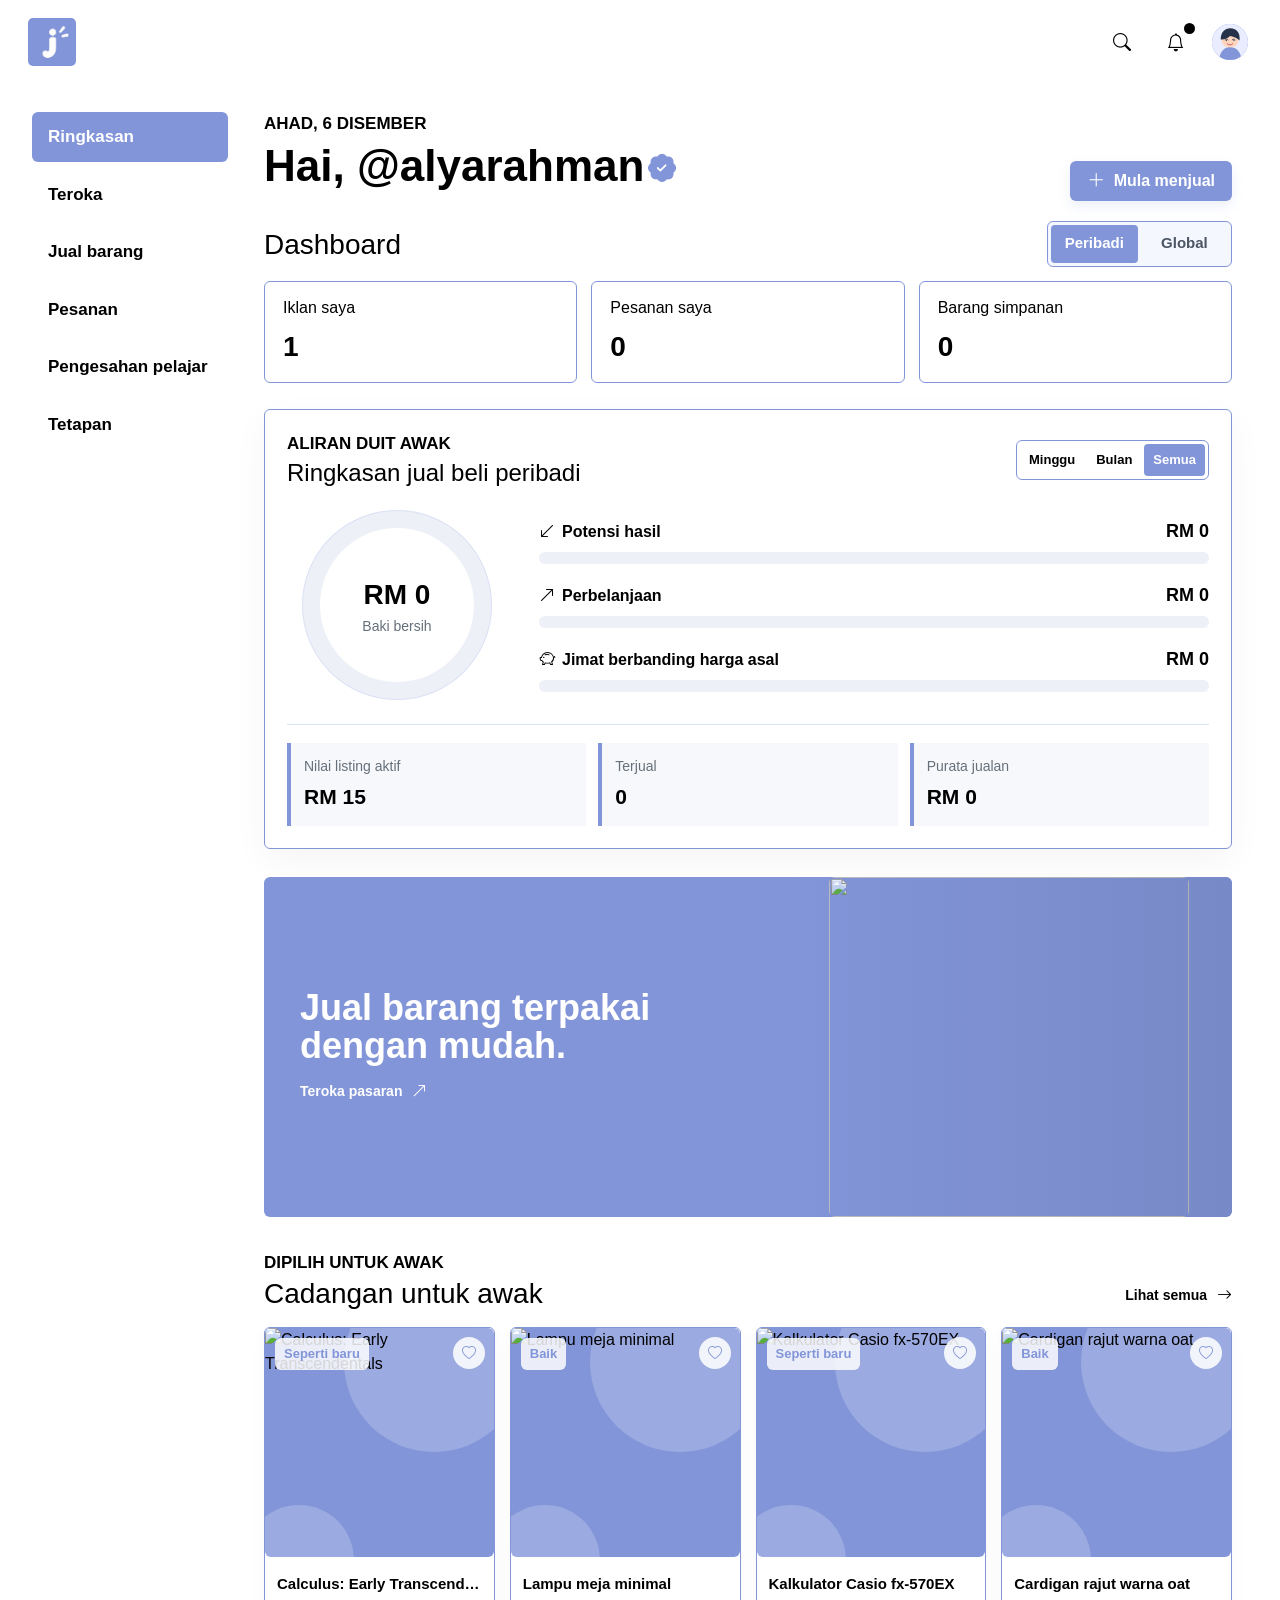
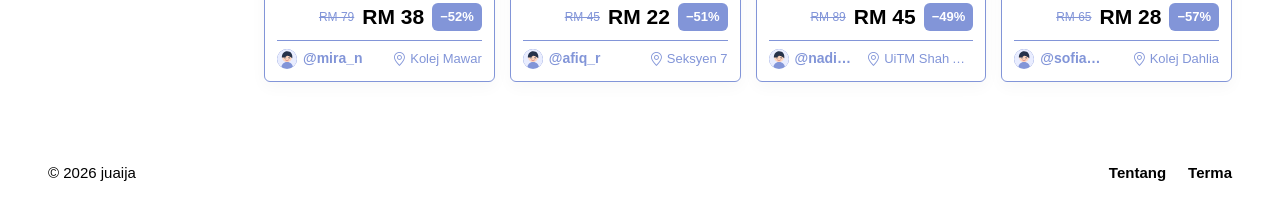
==== index.html @ 91c2ef64 "Add files via upload" ====
<!doctype html>
<html lang="ms-MY">
  <head>
    <meta charset="utf-8">
    <meta name="viewport" content="width=device-width, initial-scale=1">
    <meta name="theme-color" content="#fff">
    <meta name="description" data-i18n-content="meta_description" content="Pasaran kampus untuk memberi barang terpakai peluang kedua dan membantu pelajar berjimat.">
    <meta property="og:title" data-i18n-content="og_title" content="juaija - Barang baik, harga pelajar">
    <meta property="og:description" data-i18n-content="og_description" content="Cari barang terpakai dekat kampus, jual dengan mudah dan berjimat lebih banyak.">
    <title data-i18n="page_title">juaija - Barang baik, harga pelajar</title>
    <link rel="icon" type="image/svg+xml" href="assets/favicon.svg">
    <link rel="preconnect" href="https://cdn.jsdelivr.net" crossorigin>
    <link href="https://cdn.jsdelivr.net/npm/bootstrap@5.3.9/dist/css/bootstrap.min.css" rel="stylesheet" integrity="sha384-yEPZ7jP9S0QKiUQ0m3jjsO4ProIW7wvR9gXkI7JOGa2XVsw53Yke2bsdkBbjmmiX" crossorigin="anonymous">
    <link rel="stylesheet" href="https://cdn.jsdelivr.net/npm/bootstrap-icons@1.11.3/font/bootstrap-icons.min.css">
    <link rel="stylesheet" href="styles.css">
    <style>
      .orders-filter-pair .form-field{position:relative}
      .orders-filter-pair .form-field::after,.sort-pill::after{content:"";position:absolute;right:17px;bottom:20px;width:7px;height:7px;border-right:2px solid #59657a;border-bottom:2px solid #59657a;transform:rotate(45deg);pointer-events:none}
      .orders-tools select,#sortSelect{background-image:none!important}
      .sort-pill{position:relative}.sort-pill::after{right:16px;bottom:17px}
      @media(max-width:760px){.orders-filter-pair .form-field{grid-column:auto!important}}
    </style>
    <link rel="stylesheet" href="settings-feedback.css">
    <link rel="stylesheet" href="account-flows.css">
    <link rel="stylesheet" href="interface-fixes.css">
    <script src="orders.js" defer></script>
    <script src="offer-letter-reader.js" defer></script>
    <script src="student-verification.js" defer></script>
    <script src="app.js" defer></script>
  </head>
  <body>
    <script>document.documentElement.classList.add('app-booting');document.documentElement.dataset.authView=sessionStorage.getItem('juaija.authView')||'login';</script>
    <div id="app" class="app-shell" hidden>
      <header class="topbar">
        <div class="topbar-inner">
          <a href="#home" class="brand" data-page="home" data-i18n-aria-label="home_link" aria-label="Laman utama juaija"><img class="brand-logo" src="assets/logo.png" alt="juaija"></a>
          <nav class="primary-nav" data-i18n-aria-label="main_navigation" aria-label="Navigasi utama">
            <button class="nav-link active" data-page="home" data-i18n="nav_home">Ringkasan</button>
            <button class="nav-link" data-page="explore" data-i18n="nav_explore">Explore</button>
            <button class="nav-link" data-page="sell" data-i18n="nav_sell">Jual barang</button>
            <button class="nav-link" data-page="orders" data-i18n="orders">Pesanan</button>
            <button class="nav-link" data-page="verify" data-i18n="verify_student">Pengesahan pelajar</button>
            <button class="nav-link" data-page="settings" data-i18n="settings" data-i18n-aria-label="settings" aria-label="Tetapan">Tetapan</button>
          </nav>
          <div class="header-actions">
            <button class="icon-button" id="headerSearchButton" data-i18n-aria-label="search_items" data-i18n-title="search_items" aria-label="Cari barang" title="Cari barang"><span class="icon" data-icon="search"></span></button>
            <button class="icon-button notification-trigger" data-page="notifications" data-i18n-aria-label="notifications" data-i18n-title="notifications" aria-label="Notifikasi" title="Notifikasi"><span class="icon" data-icon="bell"></span><span class="notification-dot" id="notificationDot"></span></button>
            
            <button class="profile-trigger" data-page="profile" data-i18n-aria-label="profile" aria-label="Profil"><span class="avatar avatar-small" id="headerAvatar">A</span><span class="profile-trigger-name" id="headerName">Alya</span><span class="chevron"><i class="bi bi-chevron-down" aria-hidden="true"></i></span></button>
            
          </div>
        </div>
      </header>

      <main class="page-wrap">
        <section class="page active" id="page-home" aria-labelledby="homeTitle">
          <div class="page-heading home-heading">
            <div><p class="eyebrow" id="homeDate">KHAMIS, 19 NOVEMBER</p><h1 id="homeTitle"><span data-i18n="hello">Hai</span>, <span id="greetingName">Alya</span><button type="button" id="homeVerifiedBadge" class="verified-badge-button" data-action="verified-info" aria-label="Pelajar disahkan" title="Pelajar disahkan" hidden><i class="bi bi-patch-check-fill student-verified" aria-hidden="true"></i></button></h1></div>
            <button class="button button-primary" data-page="sell"><span class="button-icon"><i class="bi bi-plus-lg" aria-hidden="true"></i></span><span data-i18n="start_selling">Mula menjual</span></button>
          </div>

          <section class="personal-summary" aria-labelledby="personalSummaryTitle"><div class="section-title-row dashboard-title-row"><div><h2 id="personalSummaryTitle" data-i18n="dashboard">Dashboard</h2></div><div class="dashboard-scope-switch" role="group" aria-label="Paparan dashboard"><button type="button" class="active" data-dashboard-scope="personal" data-i18n="my_account_data">Akaun saya</button><button type="button" data-dashboard-scope="market" data-i18n="market_data">Seluruh pasaran</button></div></div><div class="personal-summary-grid"><article><span data-i18n="my_listings">Iklan saya</span><strong id="myListingTotal">0</strong></article><article><span data-i18n="my_orders">Pesanan saya</span><strong id="myOrderTotal">0</strong></article><article><span data-i18n="saved_items">Barang simpanan</span><strong id="mySavedTotal">0</strong></article></div></section>
          <article class="surface personal-finance-card" id="personalDashboardPanel">
            <div class="personal-finance-head"><div><p class="eyebrow" data-i18n="personal_money_flow">ALIRAN DUIT AWAK</p><h3 data-i18n="personal_finance_title">Ringkasan jual beli peribadi</h3></div><div class="finance-period-switch"><button type="button" data-finance-period="week" data-i18n="week">Minggu</button><button type="button" data-finance-period="month" data-i18n="month">Bulan</button><button type="button" class="active" data-finance-period="all" data-i18n="all_time">Sepanjang masa</button></div></div>
            <div class="personal-finance-layout"><div class="finance-ring" id="financeRing"><div><strong id="financeBalance">RM 0</strong><span data-i18n="current_balance">Baki bersih</span></div></div><div class="finance-bars"><div class="finance-row income"><div><span><i class="bi bi-arrow-down-left"></i> <span data-i18n="earnings">Hasil jualan</span></span><strong id="financeIncome">RM 0</strong></div><span class="finance-track"><i id="financeIncomeBar"></i></span></div><div class="finance-row spending"><div><span><i class="bi bi-arrow-up-right"></i> <span data-i18n="spending">Perbelanjaan</span></span><strong id="financeSpending">RM 0</strong></div><span class="finance-track"><i id="financeSpendingBar"></i></span></div><div class="finance-row savings"><div><span><i class="bi bi-piggy-bank"></i> <span data-i18n="purchase_savings">Penjimatan pembelian</span></span><strong id="financeSavings">RM 0</strong></div><span class="finance-track"><i id="financeSavingsBar"></i></span></div></div></div>
            <div class="finance-mini-grid"><div><span data-i18n="listing_value">Nilai listing aktif</span><strong id="activeListingValue">RM 0</strong></div><div><span data-i18n="items_sold">Terjual</span><strong id="personalSoldCount">0</strong></div><div><span data-i18n="average_sale">Purata jualan</span><strong id="averageSaleValue">RM 0</strong></div></div>
          </article>
          <div class="dashboard-grid" id="marketDashboardPanel" hidden>
            <article class="surface chart-card">
              <div class="card-heading"><div><p class="eyebrow" data-i18n="market_pulse">AKTIVITI PASARAN</p><h3 data-i18n="activity_trend">Aktiviti pasaran</h3></div><div class="segmented" role="group" data-i18n-aria-label="chart_period" aria-label="Tempoh carta"><button class="segment active" data-period="week" data-i18n="week">Minggu</button><button class="segment" data-period="month" data-i18n="month">Bulan</button></div></div>
              <div class="chart-legend"><span><i class="legend-dot legend-listings"></i><span data-i18n="new_listings">Iklan baharu</span><strong class="chart-legend-value" id="chartListingsTotal">0</strong></span><span><i class="legend-dot legend-orders"></i><span data-i18n="orders">Pesanan</span><strong class="chart-legend-value" id="chartOrdersTotal">0</strong></span><span><i class="legend-dot legend-saves"></i><span data-i18n="saves_activity">Simpanan baharu</span><strong class="chart-legend-value" id="chartSavesTotal">0</strong></span><span class="chart-total"><strong id="chartTotal">0</strong><small id="chartTotalLabel">Jumlah aktiviti</small></span></div>
              <div class="activity-heatmap" id="activityHeatmap" aria-label="Heatmap aktiviti pasaran"></div>
              <div class="area-chart-wrap"><svg id="activityChart" viewBox="0 0 720 250" role="img" data-i18n-aria-label="chart_activity" aria-label="Carta aktiviti pasaran"><defs><linearGradient id="listingFill" x1="0" x2="0" y1="0" y2="1"><stop offset="0" stop-color="#5273c5" stop-opacity=".22"/><stop offset="1" stop-color="#5273c5" stop-opacity="0"/></linearGradient><linearGradient id="orderFill" x1="0" x2="0" y1="0" y2="1"><stop offset="0" stop-color="#27866d" stop-opacity=".18"/><stop offset="1" stop-color="#27866d" stop-opacity="0"/></linearGradient><linearGradient id="saveFill" x1="0" x2="0" y1="0" y2="1"><stop offset="0" stop-color="#d58a39" stop-opacity=".18"/><stop offset="1" stop-color="#d58a39" stop-opacity="0"/></linearGradient></defs><g class="chart-grid"><line x1="42" y1="35" x2="700" y2="35"/><line x1="42" y1="90" x2="700" y2="90"/><line x1="42" y1="145" x2="700" y2="145"/><line x1="42" y1="200" x2="700" y2="200"/></g><g class="chart-y-labels" id="chartYAxis"></g><path id="areaListings" class="chart-area listing-area" d=""/><path id="lineListings" class="chart-line listing-line" d=""/><path id="areaOrders" class="chart-area order-area" d=""/><path id="lineOrders" class="chart-line order-line" d=""/><path id="areaSaves" class="chart-area save-area" d=""/><path id="lineSaves" class="chart-line save-line" d=""/><g id="chartPoints"></g><g class="chart-x-labels" id="chartLabels"></g></svg></div>
              <div class="chart-footnote"><span class="insight-icon"><i class="bi bi-graph-up" aria-hidden="true"></i></span><span id="chartInsight">Aktiviti paling tinggi hari ini.</span><button class="plain-arrow" data-page="explore" data-i18n-aria-label="see_items" data-i18n-title="see_items" aria-label="Lihat barang"><i class="bi bi-arrow-up-right" aria-hidden="true"></i></button></div>
              <small class="chart-source-note" data-i18n="chart_sources">Sumber data: rekod iklan, pesanan dan simpanan dalam browser.</small>
            </article>
            <article class="surface category-card"><div class="card-heading"><div><p class="eyebrow" data-i18n="trending_now">SEDANG TRENDING</p><h3 data-i18n="top_categories">Kategori pilihan</h3></div><button class="round-arrow" data-page="explore" data-i18n-aria-label="explore_categories" data-i18n-title="explore_categories" aria-label="Teroka kategori"><i class="bi bi-arrow-up-right" aria-hidden="true"></i></button></div><p class="small-muted" data-i18n="category_activity">Paling aktif di sekitar kampus.</p><div id="categoryBars" class="category-bars"></div><div class="category-foot"><span class="category-foot-icon" id="categoryFootIcon"><i class="bi bi-book-half" aria-hidden="true"></i></span><span id="categoryNote">Kategori paling banyak diiklankan.</span></div></article>
          </div>

          <div class="hero-panel">
            <div class="hero-copy">
              <div class="hero-chip"><span class="live-dot"></span><span data-i18n="community_badge">KOMUNITI KAMPUS · LIVE</span></div>
              <p class="hero-kicker" data-i18n="hero_kicker">Barang lama, peluang baru.</p>
              <h2 data-i18n="hero_title">Beri barang<br><em>kehidupan kedua.</em></h2>
              <p data-i18n="hero_desc">Jual apa yang dah tak guna, cari apa yang diperlukan - dengan harga yang lebih mesra poket student.</p>
              <button class="text-button" data-page="explore"><span data-i18n="browse_market">Teroka marketplace</span><span aria-hidden="true"><i class="bi bi-arrow-up-right" aria-hidden="true"></i></span></button>
            </div>
            <div class="hero-art" aria-hidden="true"><img class="hero-product-image" src="https://images.unsplash.com/photo-1512820790803-83ca734da794?auto=format&amp;fit=crop&amp;w=1000&amp;q=85" alt=""></div>
          </div>

          <div class="metric-grid" id="marketMetricGrid" hidden>
            <article class="metric-card"><div class="metric-top"><span data-i18n="active_listings">Iklan aktif</span><span class="metric-symbol"><i class="bi bi-tags" aria-hidden="true"></i></span></div><strong id="metricListings">0</strong><div class="metric-bottom"><span data-i18n="market_items_available">Barang tersedia</span></div></article>
            <article class="metric-card"><div class="metric-top"><span data-i18n="saved_by_students">Penjimatan pelajar</span><span class="metric-symbol"><i class="bi bi-heart" aria-hidden="true"></i></span></div><strong id="metricSaved">RM 0</strong><div class="metric-bottom"><span data-i18n="price_difference">Beza daripada harga asal</span></div></article>
            <article class="metric-card"><div class="metric-top"><span data-i18n="successful_handoffs">Pesanan selesai</span><span class="metric-symbol"><i class="bi bi-box-arrow-left" aria-hidden="true"></i></span></div><strong id="metricSales">0</strong><div class="metric-bottom"><span data-i18n="completed_orders">Selesai</span></div></article>
            <article class="metric-card impact-card"><div class="metric-top"><span data-i18n="items_given_life">Barang diguna semula</span><span class="metric-symbol"><i class="bi bi-box-seam" aria-hidden="true"></i></span></div><strong id="metricImpact">0<span class="metric-unit"> <span data-i18n="items">barang</span></span></strong><div class="metric-bottom"><span data-i18n="items_handed_over">Barang selesai diserahkan</span></div></article>
          </div>

          <section class="section-block">
            <div class="section-title-row"><div><p class="eyebrow" data-i18n="picked_for_you">DIPILIH UNTUK AWAK</p><h2 data-i18n="fresh_finds">Barang menarik dekat sini</h2></div><button class="text-button" data-page="explore"><span data-i18n="see_all">Lihat semua</span><span aria-hidden="true"><i class="bi bi-arrow-right" aria-hidden="true"></i></span></button></div>
            <div class="listing-grid preview-grid" id="homeListings"></div>
          </section>
        </section>

        <section class="page" id="page-explore" aria-labelledby="exploreTitle">
          <div class="page-heading"><div><h1 id="exploreTitle" data-i18n="find_a_good_thing">Cari barang baik.</h1></div><button class="button button-primary" data-page="sell"><span><i class="bi bi-plus-lg" aria-hidden="true"></i></span><span data-i18n="sell_an_item">Jual barang</span></button></div>
          <div class="market-toolbar surface">
            <label class="search-field"><span class="icon" data-icon="search"></span><input id="marketSearch" type="search" placeholder="Cari buku, lampu, baju..." data-i18n-placeholder="search_placeholder" autocomplete="off"></label>
            <div class="toolbar-controls"><label class="verified-filter"><input id="verifiedOnly" type="checkbox"><span><i class="bi bi-patch-check-fill" aria-hidden="true"></i> <span data-i18n="verified_sellers_only">Pelajar disahkan</span></span></label><label class="select-label sort-pill"><span data-i18n="sort_by">Susun:</span><select id="sortSelect" data-i18n-aria-label="sort_listings" aria-label="Susun iklan"><option value="newest" data-i18n="sort_newest">Terbaru</option><option value="price-low" data-i18n="sort_price_low">Harga terendah</option><option value="price-high" data-i18n="sort_price_high">Harga tertinggi</option><option value="popular" data-i18n="sort_popular">Paling diminati</option></select></label><div class="view-switch" role="group" data-i18n-aria-label="view_modes" aria-label="Paparan"><button class="view-button active" data-view="grid" data-i18n-aria-label="grid_view" data-i18n-title="grid_view" aria-label="Paparan grid"><span class="icon" data-icon="grid"></span></button><button class="view-button" data-view="list" data-i18n-aria-label="list_view" data-i18n-title="list_view" aria-label="Paparan senarai"><span class="icon" data-icon="list"></span></button></div></div>
          </div>
          <div class="category-pills" id="categoryPills"></div>
          <div class="market-result-row"><p id="resultCount">Menunjukkan 20 barang</p><label class="show-count"><span data-i18n="show">Papar</span><select id="showCount"><option value="20">20</option><option value="40">40</option></select><span data-i18n="items">barang</span></label></div>
          <div id="marketGrid" class="listing-grid market-grid"></div>
          <div id="emptyState" class="empty-state" hidden><span class="empty-illustration"><i class="bi bi-search" aria-hidden="true"></i></span><h3 data-i18n="nothing_found">Tak jumpa barang yang sepadan.</h3><p data-i18n="try_other_search">Cuba kata kunci atau kategori lain.</p><button class="button button-soft" id="clearFilters" data-i18n="clear_filters">Kosongkan carian</button></div>
          <div class="pagination-row"><span id="pageStatus">1-20 daripada 24 barang</span><div><button class="pager" id="prevPage" data-i18n-aria-label="previous_page" aria-label="Halaman sebelumnya"><i class="bi bi-arrow-left" aria-hidden="true"></i></button><button class="pager current-page">1</button><button class="pager" id="nextPage" data-i18n-aria-label="next_page" aria-label="Halaman seterusnya"><i class="bi bi-arrow-right" aria-hidden="true"></i></button></div></div>
        </section>

        <section class="page" id="page-sell" aria-labelledby="sellTitle">
          <div class="page-heading"><div><h1 id="sellTitle" data-i18n="sell_something">Jual barang. Buka ruang.</h1></div><div class="seller-tip"><span><i class="bi bi-stars" aria-hidden="true"></i></span><span data-i18n="seller_tip">Listing dengan gambar jelas terjual 2× lebih cepat.</span></div></div>
          <div class="sell-layout">
            <form class="surface listing-form" id="listingForm" novalidate>
              <div class="form-section-heading"><span class="step-number"><i class="bi bi-box-seam" aria-hidden="true"></i></span><div><h2 data-i18n="item_details">Butiran barang</h2><p data-i18n="required_fields">Medan bertanda * wajib diisi.</p></div></div>
              <div class="form-grid">
                <label class="form-field full-field"><span data-i18n="item_title">Nama barang *</span><input name="title" maxlength="60" required placeholder="Contoh: Kalkulator Casio fx-570EX" data-i18n-placeholder="title_placeholder"><small class="field-error" data-error="title"></small></label>
                <label class="form-field"><span data-i18n="category">Kategori *</span><select name="category" required><option value="" data-i18n="choose_category">Pilih kategori</option><option value="Books">Buku & nota</option><option value="Electronics">Elektronik</option><option value="Fashion">Fesyen</option><option value="Home">Rumah & dorm</option><option value="Sports">Sukan</option><option value="Other">Lain-lain</option></select><small class="field-error" data-error="category"></small></label>
                <label class="form-field"><span data-i18n="condition">Keadaan *</span><select name="condition" required><option value="" data-i18n="choose_condition">Pilih keadaan</option><option value="Like new">Seperti baru</option><option value="Good">Baik</option><option value="Fair">Memuaskan</option></select><small class="field-error" data-error="condition"></small></label>
                <label class="form-field"><span data-i18n="selling_price">Harga jual (RM) *</span><div class="input-prefix"><span>RM</span><input name="price" type="number" min="1" step="0.50" required placeholder="0.00"></div><small class="field-error" data-error="price"></small></label>
                <label class="form-field"><span data-i18n="original_price">Harga asal (RM)</span><div class="input-prefix"><span>RM</span><input name="originalPrice" type="number" min="0" step="0.50" placeholder="Pilihan" data-i18n-placeholder="original_placeholder"></div><small class="field-error" data-error="originalPrice"></small></label>
                <label class="form-field full-field"><span data-i18n="description">Penerangan *</span><textarea name="description" rows="4" maxlength="500" required placeholder="Ceritakan keadaan barang, sebab dijual, atau apa-apa yang pembeli patut tahu..." data-i18n-placeholder="description_placeholder"></textarea><span class="field-hint"><span class="field-error" data-error="description"></span><span id="descriptionCount">0 / 500</span></span></label>
                <label class="form-field full-field"><span data-i18n="pickup_location">Lokasi serahan *</span><input name="location" maxlength="60" required placeholder="Contoh: Kolej Mawar, UiTM Shah Alam" data-i18n-placeholder="location_placeholder"><small class="field-error" data-error="location"></small></label>
                <fieldset class="form-field full-field delivery-options"><legend data-i18n="delivery_method">Kaedah serahan</legend><label><input type="radio" name="delivery" value="meetup" checked><span><i class="bi bi-people"></i><strong data-i18n="meetup_only">COD / jumpa sahaja</strong></span></label><label><input type="radio" name="delivery" value="post"><span><i class="bi bi-box-seam"></i><strong data-i18n="post_available">Pos juga tersedia</strong></span></label></fieldset>
                <div class="form-field full-field"><span data-i18n="item_photo">Gambar barang</span><label class="upload-box" for="itemImage"><span class="upload-icon"><i class="bi bi-cloud-arrow-up" aria-hidden="true"></i></span><span><strong data-i18n="add_photo">Tambah gambar</strong><small data-i18n="photo_hint">JPG, PNG atau WebP · sehingga 4 gambar, jumlah maks 2 MB</small></span><input id="itemImage" type="file" accept="image/png,image/jpeg,image/webp" multiple hidden><span id="uploadPreview" class="upload-preview"></span></label><small class="field-error" data-error="image"></small></div>
              </div>
              <div class="form-actions"><p><span class="privacy-icon"><i class="bi bi-shield-lock" aria-hidden="true"></i></span><span data-i18n="seller_privacy">Maklumat hubungan peribadi tak dipaparkan.</span></p><button class="button button-primary" type="submit"><span data-i18n="publish_listing">Terbitkan listing</span><span><i class="bi bi-arrow-up-right" aria-hidden="true"></i></span></button></div>
            </form>
            <aside class="sell-aside"><article class="seller-card surface"><p class="eyebrow" data-i18n="your_impact">IMPAK AWAK</p><div class="impact-big"><i class="bi bi-stars" aria-hidden="true"></i> <strong id="sellerCount">1</strong></div><h3 data-i18n="items_on_market">barang awak di marketplace</h3><p data-i18n="sell_encouragement">Setiap barang yang dijual bantu orang lain berjimat dan kurangkan pembaziran.</p><div class="seller-stat"><span data-i18n="earnings">Potensi hasil</span><strong id="sellerEarnings">RM 18</strong></div></article><article class="tip-card"><div class="tip-star"><i class="bi bi-stars" aria-hidden="true"></i></div><p class="eyebrow" data-i18n="quick_tip">TIP RINGKAS</p><h3 data-i18n="tip_title">Ceritakan kisah barang.</h3><p data-i18n="tip_desc">Jujur tentang keadaan barang dan letak harga berpatutan. Pembeli suka tahu apa yang mereka dapat.</p><span class="tip-dash"></span></article></aside>
          </div>
        </section>

        <section class="page" id="page-profile" aria-labelledby="profileTitle">
          <div class="profile-cover"><div class="cover-sun"></div><div class="cover-shape shape-one"></div><div class="cover-shape shape-two"></div><span class="cover-label" data-i18n="community_member">AHLI KOMUNITI juaija</span></div>
          <div class="profile-overlap"><div class="avatar avatar-large" id="profileAvatar">a</div><div class="profile-main-info"><div class="profile-name-row"><h1 id="profileTitle">@alyarahman</h1><button class="button button-outline" id="editProfileButton"><span class="icon" data-icon="edit"></span><span data-i18n="edit_profile">Edit profil</span></button></div><div class="profile-lower-row"><span class="member-since"><span class="icon" data-icon="calendar"></span><span data-i18n="member_since">Ahli sejak 2024</span></span><div class="profile-stats"><div><strong id="profileListingsCount">1</strong><span data-i18n="listings">Senarai</span></div><div><strong id="profileSoldCount">0</strong><span data-i18n="items_sold">Terjual</span></div><div><strong id="profileRating">—</strong><span data-i18n="seller_rating">Rating penjual</span></div></div></div><p class="profile-bio" id="profileBio"></p></div></div>
          <div class="profile-content-grid"><section class="profile-listings-section"><div class="section-title-row"><div><h2 data-i18n="your_listings">Listing awak</h2></div><button class="text-button" data-page="sell"><span data-i18n="add_new">Tambah baru</span><span><i class="bi bi-plus-lg" aria-hidden="true"></i></span></button></div><div class="listing-grid profile-listing-grid" id="profileListings"></div></section><aside class="profile-aside"><article class="surface saved-card"><div class="saved-card-head"><div><p class="eyebrow" data-i18n="bookmarked">DISIMPAN</p><h3 data-i18n="saved_items">Barang simpanan</h3></div><span class="saved-count" id="savedCount">0</span></div><div id="savedItemsList" class="saved-items-list"></div><button class="text-button" data-page="explore"><span data-i18n="find_more">Cari lagi</span><span><i class="bi bi-arrow-right" aria-hidden="true"></i></span></button></article></aside></div>
        </section>

        <section class="page" id="page-notifications" aria-labelledby="notificationsTitle">
          <div class="page-heading"><div><h1 id="notificationsTitle" data-i18n="notifications">Notifikasi</h1></div><button class="button button-outline" id="markAllRead"><span data-i18n="mark_all_read">Tandakan semua dibaca</span></button></div>
          <div class="notification-layout"><div class="surface notifications-panel"><div class="notification-filter"><button class="notif-tab active" data-notif-filter="all"><span data-i18n="all_updates">Semua</span></button><button class="notif-tab" data-notif-filter="unread"><span data-i18n="unread">Belum dibaca</span></button></div><div id="notificationList" class="notification-list"></div></div><aside class="notification-aside"><img class="notif-aside-logo" src="assets/logo.png" alt=""><p class="eyebrow" data-i18n="good_things_happen">KEMAS KINI JUAL BELI</p><h2 data-i18n="notification_note_title">Semua perkembangan akaun awak di sini.</h2><p data-i18n="notification_note_body">Semak status pesanan, listing dan pengesahan tanpa terlepas apa-apa.</p><button class="text-button" data-page="explore"><span data-i18n="explore_market">Teroka pasaran</span><span><i class="bi bi-arrow-up-right" aria-hidden="true"></i></span></button></aside></div>
        </section>

        <section class="page" id="page-orders" aria-labelledby="ordersTitle">
          <div class="page-heading"><h1 id="ordersTitle" data-i18n="orders">Pesanan</h1></div>
          <div class="surface orders-panel">
            <div class="orders-tabs" role="group" aria-label="Pesanan" data-i18n-aria-label="orders">
              <button type="button" class="orders-tab active" data-order-filter="all" data-i18n="all_orders" aria-pressed="true">Semua pesanan</button>
              <button type="button" class="orders-tab" data-order-filter="active" data-i18n="active_orders" aria-pressed="false">Sedang berjalan</button>
              <button type="button" class="orders-tab" data-order-filter="done" data-i18n="completed_orders" aria-pressed="false">Selesai</button>
              <button type="button" class="orders-tab" data-order-filter="cancelled" data-i18n="order_cancelled" aria-pressed="false">Dibatalkan</button>
            </div>
            <div class="orders-tools">
              <label class="form-field orders-search"><span data-i18n="order_search">Cari nama barang atau ID pesanan</span><input id="ordersSearch" type="search" data-i18n-placeholder="order_search" placeholder="Cari nama barang atau ID pesanan"></label>
              <div class="orders-filter-pair"><label class="form-field"><span data-i18n="order_role">Jenis pesanan</span><select id="ordersRole"><option value="all" data-i18n="order_all_roles">Pembelian &amp; jualan</option><option value="buying" data-i18n="order_buying">Pembelian</option><option value="selling" data-i18n="order_selling">Jualan</option></select></label><label class="form-field"><span data-i18n="sort_by">Susun:</span><select id="ordersSort"><option value="newest" data-i18n="order_newest">Terbaharu</option><option value="oldest" data-i18n="order_oldest">Terlama</option><option value="price-low" data-i18n="sort_price_low">Harga terendah</option><option value="price-high" data-i18n="sort_price_high">Harga tertinggi</option><option value="name" data-i18n="order_name">Nama barang</option></select></label></div>
            </div>
            <div id="ordersList" class="orders-list" aria-live="polite"></div>
            <div class="orders-footer"><label class="orders-page-size"><span data-i18n="show">Papar</span><select id="ordersShow"><option value="10">10</option><option value="20">20</option><option value="50">50</option></select></label><div class="orders-pagination" id="ordersPagination" hidden><span id="ordersPageLabel"></span><div><button type="button" class="button button-outline" id="ordersPrevious" data-i18n-aria-label="previous_page" aria-label="Halaman sebelumnya"><i class="bi bi-chevron-left" aria-hidden="true"></i></button><button type="button" class="button button-outline" id="ordersNext" data-i18n-aria-label="next_page" aria-label="Halaman seterusnya"><i class="bi bi-chevron-right" aria-hidden="true"></i></button></div></div></div>
          </div>
        </section>
        <section class="page" id="page-verify" aria-labelledby="verifyTitle">
          <div class="page-heading verification-page-heading"><h1><i class="bi bi-mortarboard-fill" aria-hidden="true"></i><span id="verifyTitle" data-i18n="verify_student">Pengesahan pelajar</span></h1><button type="button" class="verification-info-button" id="verificationInfoButton" data-i18n-aria-label="verification_info" aria-label="Maklumat pengesahan pelajar"><span aria-hidden="true">i</span></button></div>
          <div class="verify-layout">
            <article class="surface verify-card" id="verificationUserCard">
              <div id="verificationStatus"></div>
              <form id="verifyForm" class="verify-form" novalidate>
                <label class="form-field"><span data-i18n="verification_matric">Nombor matrik</span><div class="student-email-input"><input type="text" name="matric" inputmode="numeric" pattern="[0-9]{10}" maxlength="10" autocomplete="off" placeholder="2026123456" aria-describedby="studentEmailDomain" required><span id="studentEmailDomain">@student.uitm.edu.my</span></div></label>
                <label class="form-field"><span data-i18n="verification_letter">Surat tawaran</span><input type="file" name="offerLetter" accept="application/pdf,image/jpeg,image/png" required><small data-i18n="verification_upload_hint">PDF, JPG atau PNG · maksimum 5 MB</small><small class="field-error" data-error="offerLetter"></small></label>
                <p id="verificationReadStatus" role="status" class="verification-read-status"></p>
                <div class="verification-study-fields">
                  <label class="form-field"><span data-i18n="verification_session">Sesi kemasukan</span><select name="session" required><option value="">—</option><option value="1" data-i18n="verification_session_1">Sesi 1 · Oktober</option><option value="2" data-i18n="verification_session_2">Sesi 2 · Mac</option></select></label>
                  <label class="form-field"><span data-i18n="verification_year">Tahun akademik bermula</span><input name="academicYear" type="number" min="2000" max="2099" step="1" placeholder="2025" required></label>
                  <label class="form-field"><span data-i18n="verification_start">Bulan mula pengajian</span><input name="startMonth" type="month" required></label>
                  <label class="form-field"><span data-i18n="verification_semesters">Jumlah semester</span><input name="semesters" type="number" min="1" max="16" step="1" placeholder="6" required></label>
                </div>
                <p class="verification-date-hint" data-i18n="verification_date_hint">Sesi 1 dianggarkan bermula Oktober; Sesi 2 pada Mac tahun berikutnya. Betulkan bulan mula mengikut surat.</p>
                <div class="verification-estimate" id="verificationEstimate" aria-live="polite"></div>
                <label class="verification-confirm"><input type="checkbox" name="confirmed" required><span data-i18n="verification_confirm">Saya sudah menyemak butiran ini dengan surat tawaran dan masih berstatus pelajar aktif.</span></label>
                <p id="verificationError" class="field-error" data-error="submission" role="alert"></p>
                <button type="submit" name="submitVerification" class="button button-primary" data-i18n="verify_button">Hantar pengesahan</button>
              </form>
              <p class="verify-warning" data-i18n="verification_warning">Lencana diaktifkan selepas penghantaran. Admin akan menyemak surat dan boleh menarik balik lencana. Lencana juga tamat secara automatik apabila tempoh pengajian berakhir.</p>
            </article>
            <section class="surface verification-admin-panel" id="verificationAdminPanel" hidden></section>
          </div>
        </section>
        <section class="page" id="page-settings" aria-labelledby="settingsTitle">
          <div class="page-heading"><div><h1 id="settingsTitle" data-i18n="settings">Tetapan</h1></div></div>
          <div class="settings-layout">
            <div class="settings-main surface">
              <section class="settings-section account-settings" aria-labelledby="accountSettingsTitle">
                <div class="settings-icon icon-account"><i class="bi bi-person-circle" aria-hidden="true"></i></div>
                <div class="settings-copy"><h2 id="accountSettingsTitle" data-i18n="account">Akaun</h2></div>
                <div class="account-details">
                  <label class="avatar-upload-control"><span class="avatar avatar-small" id="settingsAvatar"></span><span><strong data-i18n="change_avatar">Tukar avatar</strong><small data-i18n="avatar_hint">JPG, PNG atau WebP</small></span><input id="avatarImage" type="file" accept="image/png,image/jpeg,image/webp" hidden></label>
                  <div class="account-identities">
                    <div class="account-field"><small data-i18n="username_label">Nama pengguna</small><strong id="settingsUsername">@alyarahman</strong></div>
                    <div class="account-field"><small data-i18n="email">E-mel</small><span id="settingsEmail">alya@juaija.my</span></div>
                  </div>
                  <button type="button" class="button button-outline account-edit-button" id="editAccountButton"><span class="icon" data-icon="edit"></span><span data-i18n="edit_profile">Edit profil</span></button>
                </div>
              </section>
              <div class="settings-divider"></div>
              <div class="settings-section verification-settings"><a class="settings-verify-link" href="#verify" data-page="verify"><span class="settings-icon"><i class="bi bi-mortarboard" aria-hidden="true"></i></span><span class="settings-verify-copy"><strong data-i18n="verify_student">Pengesahan pelajar</strong><small data-i18n="verify_settings_desc">Sahkan e-mel institusi untuk mendapatkan lencana pelajar.</small></span><i class="bi bi-arrow-right" aria-hidden="true"></i></a></div>
              <div class="settings-divider"></div>
              <div class="settings-section appearance-settings">
                <div class="settings-icon icon-appearance"><i class="bi bi-circle-half" aria-hidden="true"></i></div>
                <div class="settings-copy"><h2 data-i18n="appearance">Penampilan</h2><p data-i18n="appearance_desc">Pilih suasana yang selesa untuk mata.</p></div>
                <div class="theme-control" role="group" data-i18n-aria-label="appearance" aria-label="Penampilan">
                  <button type="button" data-theme-choice="light" class="theme-option active" aria-pressed="true"><span class="theme-swatch swatch-light"><svg viewBox="0 0 24 24" aria-hidden="true"><circle cx="12" cy="12" r="4"></circle><path d="M12 2v2m0 16v2M2 12h2m16 0h2M5 5l1.5 1.5m11 11L19 19M5 19l1.5-1.5m11-11L19 5"></path></svg></span><span data-i18n="light">Cerah</span></button>
                  <button type="button" data-theme-choice="dark" class="theme-option" aria-pressed="false"><span class="theme-swatch swatch-dark"><svg viewBox="0 0 24 24" aria-hidden="true"><path d="M20.6 14a8.5 8.5 0 0 1-10.6-10.6A8.5 8.5 0 1 0 20.6 14Z"></path><path d="M17 3v4m-2-2h4"></path></svg></span><span data-i18n="dark">Gelap</span></button>
                </div>
              </div>
              <div class="settings-divider"></div>
              <div class="settings-section language-settings">
                <div class="settings-icon icon-language"><i class="bi bi-translate" aria-hidden="true"></i></div>
                <div class="settings-copy"><h2 data-i18n="language">Bahasa</h2><p data-i18n="language_desc">Bahasa pilihan untuk seluruh pengalaman.</p></div>
                <div class="language-control" role="group" data-i18n-aria-label="language" aria-label="Bahasa"><button type="button" class="language-option active" data-lang-choice="ms">BM</button><button type="button" class="language-option" data-lang-choice="en">EN</button></div>
              </div>
              <div class="settings-divider"></div>
              <div class="settings-section privacy-section"><a class="privacy-trigger" href="terms.html" target="_blank" rel="noopener"><span class="settings-icon icon-privacy"><i class="bi bi-shield-lock" aria-hidden="true"></i></span><span class="privacy-trigger-copy"><strong data-i18n="privacy">Privasi &amp; data</strong><small data-i18n="privacy_desc">Maklumat peribadi dan penggunaan platform.</small></span><i class="bi bi-arrow-right privacy-arrow" aria-hidden="true"></i></a></div>
              <div class="settings-divider"></div>
              <div class="settings-section signout-section"><button type="button" id="signOutButton" class="button button-outline danger-text"><i class="bi bi-box-arrow-right" aria-hidden="true"></i><span data-i18n="sign_out">Log keluar</span></button></div>
            </div>
            <aside class="settings-aside"><img class="settings-logo" src="assets/logo.png" alt="juaija"><h2 data-i18n="footer_tagline">Barang baik, harga pelajar.</h2></aside>
          </div>
        </section>
      </main>

      <footer class="site-footer"><div class="auth-legal-footer"><span>© <span id="copyrightYear">2026</span> juaija</span><div class="auth-legal-links"><a href="about.html" target="_blank" rel="noopener" data-i18n="about">Tentang</a><a href="terms.html" target="_blank" rel="noopener" data-i18n="terms">Terma</a></div></div></footer>

      <nav class="mobile-nav" data-i18n-aria-label="mobile_navigation" aria-label="Navigasi mudah alih"><button class="active" data-page="home"><span class="icon" data-icon="home"></span><small data-i18n="nav_home">Ringkasan</small></button><button data-page="explore"><span class="icon" data-icon="search"></span><small data-i18n="nav_explore">Teroka</small></button><button class="mobile-sell" data-page="sell"><span class="icon"><i class="bi bi-plus-lg" aria-hidden="true"></i></span><small data-i18n="sell">Jual</small></button><button data-page="orders"><span class="icon" data-icon="bag"></span><small data-i18n="orders">Pesanan</small></button><button data-page="settings"><span class="icon" data-icon="settings"></span><small data-i18n="settings">Tetapan</small></button></nav>
    </div>

    <section id="authScreen" class="auth-screen" data-i18n-aria-label="login_or_signup" aria-label="Log masuk atau cipta akaun">
      <div class="auth-visual">
        <div class="auth-brand-lockup">
          <a class="brand auth-brand" href="#"><img class="brand-logo" src="assets/logo.png" alt="juaija"></a>
          <p class="auth-tagline" data-i18n="tagline">Barang baik, harga pelajar.</p>
        </div>
      </div>
      <div class="auth-main">
        <div class="auth-box">
          <div class="auth-title-row"><h1 id="authFormTitle" class="auth-form-title" data-i18n="sign_in_title">Log Masuk</h1><div class="auth-language" role="group" data-i18n-aria-label="language" aria-label="Bahasa">
            <button type="button" data-auth-lang="ms" class="active">BM</button>
            <button type="button" data-auth-lang="en">EN</button>
          </div></div>
          <form id="loginForm" class="auth-form" novalidate>
            <label class="form-field">
              <span data-i18n="username_or_email">Nama pengguna atau e-mel</span>
              <input name="identity" autocomplete="username" required placeholder="Masukkan nama pengguna atau e-mel" data-i18n-placeholder="login_identity_placeholder">
              <small class="field-error" data-error="identity"></small>
            </label>
            <label class="form-field">
              <span data-i18n="password">Kata laluan</span>
              <div class="password-wrap">
                <input name="password" type="password" autocomplete="current-password" required placeholder="Masukkan kata laluan" data-i18n-placeholder="login_password_placeholder">
                <button type="button" class="password-toggle" data-i18n-aria-label="show_password" data-i18n-title="show_password" aria-label="Lihat kata laluan" aria-pressed="false"><i class="bi bi-eye-fill" aria-hidden="true"></i></button>
              </div>
              <small class="field-error" data-error="password"></small>
            </label>
            <button class="button button-primary auth-submit" type="submit"><span data-i18n="sign_in">Masuk</span><span><i class="bi bi-arrow-right" aria-hidden="true"></i></span></button>
            <p class="auth-error" id="authError" role="alert"></p>
          </form>
          <form id="signupForm" class="auth-form signup-form" hidden novalidate>
            <label class="form-field">
              <span class="username-label-row"><span data-i18n="username_label">Nama pengguna</span><button type="button" class="username-info" id="usernameInfoButton" aria-label="Maklumat nama pengguna"><i class="bi bi-info-circle-fill"></i></button></span>
              <small id="signupUsernameHint" class="username-rules" data-i18n="username_rules_hint" hidden>3–20 aksara: huruf, nombor, titik (.) atau garis bawah (_). Titik hanya di tengah dan tidak berturutan.</small>
              <input name="username" minlength="3" maxlength="20" autocomplete="username" aria-describedby="signupUsernameHint" required placeholder="contoh: namapengguna" data-i18n-placeholder="username_placeholder">
              <small class="field-error" data-error="username"></small>
            </label>
            <label class="form-field">
              <span data-i18n="email">E-mel</span>
              <input name="email" type="email" autocomplete="email" required placeholder="nama@email.com" data-i18n-placeholder="email_placeholder">
              <small class="field-error" data-error="email"></small>
            </label>
            <label class="form-field">
              <span data-i18n="password_min">Kata laluan (min. 8 aksara)</span>
              <input name="password" type="password" minlength="8" autocomplete="new-password" required placeholder="Kata laluan sekurang-kurangnya 8 aksara" data-i18n-placeholder="password_placeholder">
              <small class="field-error" data-error="password"></small>
            </label>
            <button class="button button-primary auth-submit" type="submit"><span data-i18n="create_account">Cipta akaun</span><span><i class="bi bi-arrow-right" aria-hidden="true"></i></span></button>
          </form>
          <div class="demo-card">
            <div class="demo-card-head"><span class="demo-icon"><i class="bi bi-lightning-charge" aria-hidden="true"></i></span><div><strong data-i18n="saved_login">Akaun tersimpan</strong><small data-i18n="saved_login_hint">Gunakan butiran ini untuk log masuk</small></div></div>
            <div class="demo-credentials"><span><small data-i18n="username_label">Nama pengguna</small><strong id="demoUsername">@alyarahman</strong></span><span><small data-i18n="password">Kata laluan</small><strong>juaija123</strong></span></div>
            <button type="button" id="demoLoginButton" class="demo-login"><span data-i18n="continue_demo">Teruskan dengan akaun tersimpan</span><span><i class="bi bi-arrow-right" aria-hidden="true"></i></span></button>
          </div>
          <div class="auth-divider"><span data-i18n="or">atau</span></div>
          <p class="signup-prompt"><span data-i18n="new_to_juaija">Baru di juaija?</span> <button type="button" id="showSignup" data-i18n="create_account">Cipta akaun</button></p>
          <footer class="auth-legal-footer">
            <span>© <span id="authCopyrightYear">2026</span> juaija</span>
            <div class="auth-legal-links"><a href="about.html" target="_blank" rel="noopener" data-i18n="about">Tentang</a><a href="terms.html" target="_blank" rel="noopener" data-i18n="terms">Terma</a></div>
          </footer>
        </div>
      </div>
    </section>

    <div class="toast-container position-fixed bottom-0 end-0 p-3" id="toastContainer" aria-live="polite" aria-atomic="true"></div>
    <div id="modalRoot"></div>
  </body>
</html>
---- styles.css ----
:root{--paper:#8295d8;--surface:#fff;--ink:#8295d8;--muted:#8295d8;--line:#8295d8;--mint:#8295d8;--mint-deep:#8295d8;--mint-soft:#8295d8;--peach:#8295d8;--peach-soft:#8295d8;--lilac:#8295d8;--yellow:#8295d8;--shadow:0 12px 35px rgba(0,0,0,.045);--radius:14px;--font:Arial,sans-serif;--display:Arial,sans-serif}
*{box-sizing:border-box}html{scroll-behavior:smooth}body{margin:0;background:var(--paper);color:var(--ink);font-family:var(--font);font-size:14px;line-height:1.5;transition:background .25s,color .25s}button,input,select,textarea{font:inherit}button{cursor:pointer}button:focus-visible,a:focus-visible,input:focus-visible,select:focus-visible,textarea:focus-visible{outline:3px solid rgba(130,149,216,.27);outline-offset:2px}h1,h2,h3,p{margin:0}h1,h2,h3,strong{font-family:var(--display)}[hidden]{display:none!important}.app-shell{min-height:100vh}.topbar{height:76px;background:rgba(255,255,255,.86);border-bottom:1px solid rgba(255,255,255,.8);position:sticky;top:0;z-index:20;backdrop-filter:blur(18px)}.topbar-inner{height:100%;max-width:1240px;margin:auto;padding:0 24px;display:flex;align-items:center;justify-content:space-between;gap:32px}.brand{display:flex;align-items:center;gap:10px;text-decoration:none;color:var(--ink);flex:none}.brand-mark{width:39px;height:39px;display:grid;place-items:center;border-radius:var(--radius);background:var(--mint);color:#fff;font-family:var(--display);font-size:19px;font-weight:800;letter-spacing:-2px;position:relative;box-shadow:0 5px 13px rgba(130,149,216,.2)}.brand-mark span{color:#8295d8;margin-left:-4px}.brand-copy{display:flex;flex-direction:column;line-height:1.05}.brand-copy strong,.footer-brand strong{font-size:19px;font-weight:800;letter-spacing:-1px}.brand-copy strong span,.footer-brand strong span{color:var(--mint)}.brand-copy small{font-size:9px;color:var(--muted);margin-top:4px;letter-spacing:.01em}.primary-nav{display:flex;align-items:center;gap:7px;margin-right:auto;margin-left:38px}.nav-link{border:0;background:transparent;padding:10px 14px;color:#8295d8;font-size:12px;font-weight:600;border-radius:var(--radius);transition:all .18s}.nav-link:hover{color:var(--ink);background:#8295d8}.nav-link.active{color:var(--mint-deep);background:var(--mint-soft)}.header-actions{display:flex;align-items:center;gap:10px}.icon-button{width:36px;height:36px;border:0;border-radius:var(--radius);background:transparent;display:grid;place-items:center;color:#8295d8;position:relative;transition:.18s}.icon-button:hover{background:#8295d8;color:var(--ink)}.icon{width:18px;height:18px;display:inline-grid;place-items:center;vertical-align:middle}.icon svg{display:block;width:100%;height:100%;fill:none;stroke:currentColor;stroke-width:1.7;stroke-linecap:round;stroke-linejoin:round}.notification-dot{position:absolute;width:7px;height:7px;background:#8295d8;border:1.5px solid white;border-radius:50%;top:7px;right:7px}.profile-trigger{display:flex;align-items:center;gap:8px;background:none;border:0;color:var(--ink);font-size:12px;font-weight:600;padding:4px}.avatar{display:grid;place-items:center;flex:none;border-radius:50%;font-family:var(--display);font-weight:700;color:#fff;background:linear-gradient(145deg,#8295d8,#8295d8)}.avatar-small{width:30px;height:30px;font-size:12px}.chevron{font-size:16px;color:#8295d8;margin-left:1px}.settings-trigger{margin-left:1px}.page-wrap{max-width:1200px;margin:0 auto;padding:38px 24px 64px}.page{display:none;animation:fade-in .24s ease}.page.active{display:block}@keyframes fade-in{from{opacity:0;transform:translateY(5px)}to{opacity:1;transform:translateY(0)}}.page-heading{display:flex;align-items:flex-end;justify-content:space-between;gap:20px;margin-bottom:27px}.page-heading h1{font-size:33px;font-weight:700;letter-spacing:-1.5px;line-height:1.15;margin:4px 0 8px}.eyebrow{font-size:9px;font-weight:700;letter-spacing:.13em;color:#8295d8;line-height:1.4}.subheading{color:#8295d8;font-size:13px}.home-heading{margin-bottom:24px}.home-heading h1{font-size:29px}.wave{color:var(--yellow);font-size:24px;vertical-align:4px;margin-left:4px}.button{min-height:40px;padding:0 16px;border-radius:var(--radius);border:1px solid transparent;display:inline-flex;align-items:center;justify-content:center;gap:9px;font-size:12px;font-weight:700;text-decoration:none;transition:all .18s}.button-primary{color:#fff;background:var(--mint);box-shadow:0 5px 12px rgba(130,149,216,.15)}.button-primary:hover{background:var(--mint-deep);transform:translateY(-1px);color:#fff}.button-primary .button-icon{font-size:18px;font-weight:400;line-height:1}.button-soft{background:var(--mint-soft);color:var(--mint-deep)}.button-outline{background:transparent;border-color:#8295d8;color:#8295d8}.button-outline:hover{background:#8295d8;border-color:#8295d8;color:var(--mint-deep)}.text-button{background:transparent;border:0;color:var(--mint-deep);padding:4px 0;display:inline-flex;align-items:center;gap:10px;font-weight:700;font-size:11px}.text-button:hover{color:#8295d8}.text-button>span:last-child{font-size:15px}.hero-panel{min-height:275px;border-radius:var(--radius);background:#8295d8;overflow:hidden;display:flex;position:relative;margin-bottom:34px}.hero-copy{padding:28px 0 27px 36px;position:relative;z-index:2;width:56%;max-width:560px}.hero-chip{display:inline-flex;align-items:center;gap:7px;border-radius:var(--radius);padding:6px 10px;background:rgba(255,255,255,.68);color:#8295d8;font-size:8px;font-weight:700;letter-spacing:.09em}.live-dot{width:6px;height:6px;border-radius:50%;background:#8295d8;box-shadow:0 0 0 3px rgba(130,149,216,.13);display:inline-block;flex:none}.hero-kicker{font-size:11px;color:#8295d8;margin:15px 0 3px}.hero-copy h2{font-size:33px;line-height:1.06;letter-spacing:-1.3px;font-weight:700}.hero-copy h2 em{font-style:normal;color:var(--mint-deep)}.hero-copy>p:not(.hero-kicker){font-size:11px;color:#8295d8;max-width:375px;margin-top:10px;line-height:1.55}.hero-copy .text-button{margin-top:12px}.hero-art{position:absolute;right:0;top:0;width:48%;height:100%;overflow:hidden;background:radial-gradient(ellipse at 70% 33%,rgba(255,255,255,.9),transparent 41%),linear-gradient(130deg,rgba(255,255,255,.4),#8295d8 52%,#8295d8)}.art-orbit{position:absolute;border:1px solid rgba(130,149,216,.2);border-radius:50%;transform:rotate(-18deg)}.orbit-one{width:420px;height:240px;right:-20px;top:6px}.orbit-two{width:360px;height:205px;right:10px;top:25px}.art-ground{position:absolute;right:-6%;bottom:-27px;width:110%;height:79px;border-radius:var(--radius);background:#8295d8;transform:rotate(-5deg);opacity:.6}.art-sticker{position:absolute;z-index:2;display:grid;place-items:center;font-size:48px;filter:drop-shadow(0 14px 9px rgba(130,149,216,.16));animation:floaty 4s ease-in-out infinite}.sticker-book{left:26%;top:26%;transform:rotate(-12deg);font-size:53px}.sticker-book small{position:absolute;right:-25px;bottom:0;background:#8295d8;color:#8295d8;border-radius:var(--radius);padding:4px 6px;font-family:var(--font);font-size:9px;font-weight:700;filter:none}.sticker-bag{left:53%;top:30%;font-size:59px;animation-delay:.8s}.sticker-lamp{right:10%;top:15%;font-size:45px;animation-delay:1.3s}.hero-note{position:absolute;z-index:3;right:9%;bottom:43px;width:92px;height:92px;border-radius:50%;background:#8295d8;box-shadow:0 9px 24px rgba(130,149,216,.1);display:flex;flex-direction:column;align-items:center;justify-content:center;transform:rotate(8deg)}.hero-note strong{font-size:22px;line-height:1;color:#8295d8}.hero-note small{max-width:60px;text-align:center;font-size:7px;color:#8295d8;line-height:1.15;margin-top:4px}.note-spark{position:absolute;right:10px;top:8px;color:#8295d8;font-size:13px}@keyframes floaty{0%,100%{translate:0 0}50%{translate:0 -7px}}.section-title-row{display:flex;align-items:flex-end;justify-content:space-between;gap:16px;margin-bottom:14px}.section-title-row h2{font-size:20px;letter-spacing:-.7px;margin-top:3px}.period-note{display:flex;align-items:center;gap:8px;color:#8295d8;font-size:10px;margin-bottom:4px}.metric-grid{display:grid;grid-template-columns:repeat(4,1fr);gap:13px;margin-bottom:16px}.metric-card{background:var(--surface);border:1px solid #8295d8;border-radius:var(--radius);padding:15px 16px 13px;min-height:125px;position:relative;overflow:hidden;box-shadow:var(--shadow)}.metric-top{display:flex;align-items:center;justify-content:space-between;color:#8295d8;font-size:10px;font-weight:600}.metric-symbol{width:25px;height:25px;border-radius:var(--radius);display:grid;place-items:center;font-size:14px}.symbol-mint{background:#8295d8;color:#8295d8}.symbol-peach{background:#8295d8;color:#8295d8}.symbol-lilac{background:#8295d8;color:#8295d8}.symbol-yellow{background:#8295d8;color:#8295d8}.metric-card>strong{display:block;font-size:25px;letter-spacing:-1px;line-height:1.1;margin-top:8px}.metric-unit{font-family:var(--font);font-size:11px;letter-spacing:0;font-weight:500;color:#8295d8}.metric-bottom{display:flex;align-items:center;gap:6px;color:#8295d8;font-size:9px;margin-top:7px}.trend-positive{color:#8295d8;font-weight:700}.metric-sparkline{position:absolute;right:0;bottom:0;width:43%;height:40px;opacity:.68}.metric-sparkline svg{width:100%;height:100%;overflow:visible}.metric-sparkline path{fill:none;stroke-width:2;vector-effect:non-scaling-stroke}.mint-line path{stroke:#8295d8}.peach-line path{stroke:#8295d8}.lilac-line path{stroke:#8295d8}.impact-card{background:#8295d8}.impact-doodles{position:absolute;right:14px;bottom:16px;color:#8295d8;font-size:18px;opacity:.7;transform:rotate(-12deg)}.impact-caption{color:#8295d8}.dashboard-grid{display:grid;grid-template-columns:minmax(0,1.65fr) minmax(260px,.9fr);gap:14px;margin-bottom:37px}.surface{background:var(--surface);border:1px solid #8295d8;border-radius:var(--radius);box-shadow:var(--shadow)}.chart-card,.category-card{padding:19px 20px 15px;min-height:345px}.card-heading{display:flex;align-items:center;justify-content:space-between;gap:15px}.card-heading h3{font-size:17px;letter-spacing:-.45px;margin-top:4px}.segmented{display:flex;background:#8295d8;border-radius:var(--radius);padding:3px;gap:2px}.segment{font-size:9px;border:0;border-radius:var(--radius);padding:6px 9px;background:transparent;color:#8295d8;font-weight:600}.segment.active{color:var(--ink);background:white;box-shadow:0 1px 4px rgba(0,0,0,.08)}.chart-legend{display:flex;align-items:center;gap:15px;margin-top:18px;font-size:9px;color:#8295d8}.chart-legend>span:not(.chart-total){display:flex;align-items:center;gap:6px}.legend-dot{display:inline-block;width:7px;height:7px;border-radius:50%}.legend-listings{background:#8295d8}.legend-savings{background:#8295d8}.chart-total{margin-left:auto;display:flex;flex-direction:column;align-items:flex-end;line-height:1.3}.chart-total strong{font-size:14px;color:var(--ink)}.chart-total small{font-size:8px;color:#8295d8}.area-chart-wrap{height:190px;width:100%;margin-top:4px}.area-chart-wrap svg{width:100%;height:100%;overflow:visible}.chart-grid line{stroke:#8295d8;stroke-width:1;stroke-dasharray:3 4}.chart-y-labels,.chart-x-labels{fill:#8295d8;font-family:var(--font);font-size:9px}.chart-x-labels text{text-anchor:middle}.chart-area{stroke:none}.listing-area{fill:url(#listingFill)}.saving-area{fill:url(#savingFill)}.chart-line{fill:none;stroke-width:2.5;stroke-linecap:round;stroke-linejoin:round;vector-effect:non-scaling-stroke}.listing-line{stroke:#8295d8}.saving-line{stroke:#8295d8;stroke-dasharray:5 5;stroke-width:1.8}.chart-point{fill:white;stroke:#8295d8;stroke-width:2}.chart-footnote{border-top:1px solid #8295d8;padding-top:12px;display:flex;align-items:center;gap:8px;color:#8295d8;font-size:9px}.chart-footnote>span:nth-child(2){flex:1}.insight-icon{width:20px;height:20px;border-radius:var(--radius);background:#8295d8;color:#8295d8;display:grid;place-items:center}.plain-arrow{border:0;background:transparent;color:var(--mint);font-size:17px}.small-muted{color:#8295d8;font-size:10px;margin-top:5px}.category-card{padding-left:18px;padding-right:18px}.round-arrow{border:0;background:#8295d8;border-radius:50%;width:29px;height:29px;color:#8295d8;font-size:15px}.category-bars{display:flex;flex-direction:column;gap:12px;margin:18px 0 16px}.category-row{display:grid;grid-template-columns:92px 1fr 28px;gap:9px;align-items:center;font-size:9px;color:#8295d8}.category-track{height:6px;background:#8295d8;border-radius:var(--radius);overflow:hidden}.category-track span{height:100%;display:block;border-radius:var(--radius);background:#8295d8}.category-row:nth-child(2) .category-track span{background:#8295d8}.category-row:nth-child(3) .category-track span{background:#8295d8}.category-row:nth-child(4) .category-track span{background:#8295d8}.category-row strong{text-align:right;color:#8295d8;font-size:9px}.category-foot{border-top:1px solid #8295d8;padding-top:13px;display:flex;align-items:center;gap:8px;color:#8295d8;font-size:9px;line-height:1.4}.category-foot-icon{display:grid;place-items:center;width:22px;height:22px;background:#8295d8;border-radius:var(--radius);color:#8295d8;flex:none}.section-block{margin-top:4px}.section-block .section-title-row{margin-bottom:16px}.listing-grid{display:grid;grid-template-columns:repeat(4,minmax(0,1fr));gap:15px}.listing-card{min-width:0;border:1px solid #8295d8;background:var(--surface);border-radius:var(--radius);overflow:hidden;position:relative;box-shadow:0 5px 16px rgba(0,0,0,.035);transition:transform .2s,box-shadow .2s}.listing-card:hover{transform:translateY(-3px);box-shadow:0 13px 28px rgba(0,0,0,.09)}.listing-visual{height:162px;position:relative;display:grid;place-items:center;overflow:hidden;background:#8295d8}.listing-visual:before,.listing-visual:after{content:'';position:absolute;border-radius:50%;background:rgba(255,255,255,.2)}.listing-visual:before{width:180px;height:180px;right:-30px;top:-56px}.listing-visual:after{width:110px;height:110px;left:-21px;bottom:-58px}.listing-visual .product-icon{font-size:62px;filter:drop-shadow(0 12px 7px rgba(0,0,0,.18));position:relative;z-index:1;transition:transform .25s}.listing-card:hover .product-icon{transform:translateY(-4px) rotate(-3deg)}.listing-visual.tone-book{background:linear-gradient(135deg,#8295d8,#8295d8)}.listing-visual.tone-electronics{background:linear-gradient(135deg,#8295d8,#8295d8)}.listing-visual.tone-fashion{background:linear-gradient(135deg,#8295d8,#8295d8)}.listing-visual.tone-home{background:linear-gradient(135deg,#8295d8,#8295d8)}.listing-visual.tone-sports{background:linear-gradient(135deg,#8295d8,#8295d8)}.listing-visual.tone-other{background:linear-gradient(135deg,#8295d8,#8295d8)}.condition-tag{position:absolute;left:10px;top:10px;z-index:2;padding:5px 7px;border-radius:var(--radius);background:rgba(255,255,255,.84);color:#8295d8;font-size:8px;font-weight:700}.favorite-button{position:absolute;right:9px;top:9px;z-index:2;width:29px;height:29px;border:0;border-radius:50%;background:rgba(255,255,255,.87);color:#8295d8;font-size:16px;display:grid;place-items:center}.favorite-button.active{color:#8295d8}.favorite-button.active:after{content:'♥'}.listing-body{padding:12px 12px 11px}.listing-category{font-size:8px;letter-spacing:.09em;text-transform:uppercase;font-weight:700;color:#8295d8}.listing-title{font-size:12px;line-height:1.35;font-weight:700;margin:5px 0 8px;white-space:nowrap;overflow:hidden;text-overflow:ellipsis}.listing-price-row{display:flex;align-items:baseline;gap:6px}.listing-price{font-family:var(--display);font-weight:800;font-size:17px;letter-spacing:-.5px;color:#8295d8}.listing-original{text-decoration:line-through;color:#8295d8;font-size:9px}.listing-saving{margin-left:auto;color:#8295d8;background:#8295d8;border-radius:var(--radius);padding:3px 5px;font-size:7px;font-weight:700}.listing-meta{display:flex;align-items:center;justify-content:space-between;border-top:1px solid #8295d8;padding-top:8px;margin-top:9px;color:#8295d8;font-size:8px}.seller-mini{display:flex;align-items:center;gap:5px;min-width:0}.seller-mini-avatar{width:17px;height:17px;border-radius:50%;display:grid;place-items:center;background:#8295d8;color:#8295d8;font-size:8px;font-weight:700;flex:none}.seller-mini span:last-child{white-space:nowrap;overflow:hidden;text-overflow:ellipsis}.listing-location{white-space:nowrap;overflow:hidden;text-overflow:ellipsis;max-width:90px}.listing-list-mode{grid-template-columns:1fr}.listing-list-mode .listing-card{display:grid;grid-template-columns:155px 1fr;align-items:stretch}.listing-list-mode .listing-visual{height:100%;min-height:132px}.listing-list-mode .listing-body{padding:14px 16px}.listing-list-mode .listing-title{font-size:14px}.listing-list-mode .listing-price{font-size:18px}.listing-list-mode .listing-meta{margin-top:14px}.preview-grid{grid-template-columns:repeat(4,1fr)}.market-toolbar{padding:10px 12px;display:flex;align-items:center;justify-content:space-between;gap:16px}.search-field{display:flex;align-items:center;gap:10px;color:#8295d8;flex:1;max-width:550px}.search-field .icon{width:16px;height:16px}.search-field input{border:0;outline:0;background:transparent;flex:1;min-width:0;color:var(--ink);font-size:11px}.search-field input::placeholder{color:#8295d8}.search-field kbd{font-family:var(--font);font-size:8px;color:#8295d8;background:#8295d8;border:1px solid #8295d8;border-radius:var(--radius);padding:3px 5px}.toolbar-controls{display:flex;align-items:center;gap:13px}.select-label{display:flex;align-items:center;gap:6px;color:#8295d8;font-size:9px}.select-label select,.show-count select{border:0;color:#8295d8;background:transparent;font-size:10px;font-weight:700;cursor:pointer}.view-switch{display:flex;gap:3px;border-left:1px solid #8295d8;padding-left:11px}.view-button{border:0;background:transparent;color:#8295d8;width:28px;height:28px;border-radius:var(--radius);display:grid;place-items:center}.view-button .icon{width:15px;height:15px}.view-button.active{background:#8295d8;color:#8295d8}.category-pills{display:flex;gap:7px;flex-wrap:wrap;margin:17px 0 13px}.category-pill{border:1px solid #8295d8;background:transparent;color:#8295d8;border-radius:var(--radius);padding:7px 12px;font-size:9px;font-weight:600;transition:.18s}.category-pill:hover,.category-pill.active{background:#8295d8;color:#8295d8;border-color:#8295d8}.market-result-row{display:flex;align-items:center;justify-content:space-between;margin:12px 0 13px;color:#8295d8;font-size:9px}.market-result-row p{margin:0}.show-count{display:flex;align-items:center;gap:5px}.show-count select{padding:0 2px}.market-grid{grid-template-columns:repeat(4,minmax(0,1fr));gap:14px}.pagination-row{display:flex;align-items:center;justify-content:space-between;color:#8295d8;font-size:9px;padding:18px 0 5px}.pagination-row>div{display:flex;gap:5px}.pager{border:1px solid #8295d8;background:var(--surface);color:#8295d8;width:29px;height:29px;border-radius:var(--radius);font-size:11px}.pager.current-page{color:white;background:var(--mint);border-color:var(--mint)}.pager:disabled{opacity:.4;cursor:default}.empty-state{text-align:center;padding:70px 15px 55px}.empty-illustration{width:57px;height:57px;display:grid;place-items:center;background:#8295d8;border-radius:50%;font-size:33px;color:#8295d8;margin:0 auto 13px}.empty-state h3{font-size:17px;margin-bottom:5px}.empty-state p{color:#8295d8;font-size:11px;margin-bottom:17px}.seller-tip{display:flex;align-items:center;gap:8px;color:#8295d8;background:#8295d8;border-radius:var(--radius);padding:10px 12px;font-size:9px;max-width:260px}.seller-tip>span:first-child{font-size:17px;color:#8295d8}.sell-layout{display:grid;grid-template-columns:minmax(0,1fr) 285px;gap:17px;align-items:start}.listing-form{padding:23px 24px}.form-section-heading{display:flex;align-items:flex-start;gap:11px;border-bottom:1px solid #8295d8;padding-bottom:16px;margin-bottom:18px}.step-number{width:28px;height:28px;display:grid;place-items:center;border-radius:var(--radius);background:#8295d8;color:#8295d8;font-size:10px;font-weight:700}.form-section-heading h2{font-size:16px;letter-spacing:-.3px}.form-section-heading p{font-size:9px;color:#8295d8;margin-top:3px}.form-grid{display:grid;grid-template-columns:repeat(2,minmax(0,1fr));gap:15px 13px}.form-field{display:flex;flex-direction:column;gap:6px;color:#8295d8;font-size:10px;font-weight:700;min-width:0}.full-field{grid-column:1/-1}.form-field input,.form-field select,.form-field textarea{width:100%;border:1px solid #8295d8;background:#8295d8;color:#8295d8;border-radius:var(--radius);min-height:39px;padding:9px 11px;font-size:10px;font-weight:500;outline:0;transition:border .18s,box-shadow .18s}.form-field textarea{resize:vertical;min-height:92px;line-height:1.5}.form-field input:focus,.form-field select:focus,.form-field textarea:focus{border-color:#8295d8;box-shadow:0 0 0 3px rgba(130,149,216,.1)}.form-field input::placeholder,.form-field textarea::placeholder{color:#8295d8}.input-prefix{display:flex;align-items:center;border:1px solid #8295d8;background:#8295d8;border-radius:var(--radius);overflow:hidden}.input-prefix>span{padding-left:10px;color:#8295d8;font-size:9px}.input-prefix input{border:0;background:transparent;box-shadow:none!important}.input-prefix:focus-within{border-color:#8295d8;box-shadow:0 0 0 3px rgba(130,149,216,.1)}.input-prefix input:focus{outline:0}.field-error{min-height:0;color:#8295d8;font-size:9px;font-weight:500}.field-error:not(:empty){margin-top:-2px}.field-hint{display:flex;justify-content:space-between;color:#8295d8;font-size:8px;font-weight:500}.upload-box{min-height:66px;border:1px dashed #8295d8;background:#8295d8;border-radius:var(--radius);display:flex;align-items:center;gap:11px;padding:10px 12px;cursor:pointer;color:#8295d8}.upload-box:hover{border-color:#8295d8;background:#8295d8}.upload-icon{width:31px;height:31px;border-radius:var(--radius);background:#8295d8;color:#8295d8;display:grid;place-items:center;font-size:19px}.upload-box strong{display:block;font-size:10px;color:#8295d8}.upload-box small{display:block;font-size:8px;color:#8295d8;margin-top:2px;font-weight:500}.upload-preview{margin-left:auto;width:47px;height:47px;border-radius:var(--radius);background-size:cover;background-position:center}.form-actions{display:flex;align-items:center;justify-content:space-between;gap:15px;border-top:1px solid #8295d8;margin-top:20px;padding-top:16px}.form-actions p{display:flex;align-items:center;gap:7px;color:#8295d8;font-size:8px}.privacy-icon{color:#8295d8;font-size:14px}.sell-aside{display:flex;flex-direction:column;gap:13px}.seller-card{padding:18px}.impact-big{font-size:19px;color:#8295d8;margin:12px 0 3px}.impact-big strong{font-size:35px;letter-spacing:-1px;color:var(--ink);margin-left:4px}.seller-card h3{font-size:13px;line-height:1.35}.seller-card>p:not(.eyebrow){font-size:9px;color:#8295d8;line-height:1.55;margin:9px 0 16px}.seller-stat{border-top:1px solid #8295d8;padding-top:11px;display:flex;justify-content:space-between;color:#8295d8;font-size:9px}.seller-stat strong{color:#8295d8;font-size:12px}.tip-card{position:relative;padding:19px;border-radius:var(--radius);background:#8295d8;overflow:hidden;min-height:202px}.tip-star{font-size:32px;color:#8295d8;float:right;opacity:.75}.tip-card h3{font-size:17px;line-height:1.2;letter-spacing:-.5px;margin-top:14px;max-width:170px}.tip-card>p:not(.eyebrow){font-size:9px;line-height:1.55;color:#8295d8;margin-top:8px;max-width:220px}.tip-dash{display:block;width:41px;height:2px;background:#8295d8;margin-top:15px}.profile-cover{height:180px;border-radius:var(--radius);background:linear-gradient(120deg,#8295d8,#8295d8 48%,#8295d8);position:relative;overflow:hidden}.cover-sun{position:absolute;right:20%;top:-70px;width:220px;height:220px;border-radius:50%;background:#8295d8;opacity:.7}.cover-shape{position:absolute;border:1px solid rgba(130,149,216,.21);border-radius:50%;transform:rotate(-14deg)}.shape-one{width:560px;height:270px;right:0;top:38px}.shape-two{width:500px;height:230px;right:30px;top:52px}.cover-label{position:absolute;right:25px;bottom:20px;font-size:8px;font-weight:700;letter-spacing:.13em;color:#8295d8}.profile-overlap{position:relative;display:flex;gap:19px;margin:-44px 24px 25px;z-index:2}.avatar-large{width:86px;height:86px;border:5px solid var(--paper);font-size:30px;background:linear-gradient(145deg,#8295d8,#8295d8);box-shadow:0 5px 15px rgba(130,149,216,.08)}.profile-main-info{flex:1;padding-top:46px}.profile-name-row{display:flex;align-items:flex-end;justify-content:space-between;gap:15px}.profile-name-row h1{font-size:25px;letter-spacing:-1px;margin-top:3px}.profile-handle{font-size:10px;color:#8295d8;margin-top:4px}.profile-handle span{color:#8295d8}.profile-bio{font-size:11px;color:#8295d8;margin-top:12px;max-width:650px}.profile-stats{display:flex;align-items:center;gap:25px;margin-top:17px}.profile-stats>div{display:flex;flex-direction:column;gap:2px}.profile-stats strong{font-size:14px}.profile-stats strong i{font-style:normal;color:#8295d8;font-size:12px}.profile-stats span{font-size:8px;color:#8295d8}.member-since{display:flex;align-items:center;gap:6px;margin-left:auto}.member-since .icon{width:13px;height:13px}.profile-content-grid{display:grid;grid-template-columns:minmax(0,1fr) 285px;gap:18px}.profile-listings-section .section-title-row{margin-bottom:15px}.profile-listing-grid{grid-template-columns:repeat(3,minmax(0,1fr))}.profile-empty{grid-column:1/-1;display:block;padding:32px;text-align:center;background:var(--surface);border-radius:var(--radius);color:#8295d8;font-size:11px}.profile-aside{display:flex;flex-direction:column;gap:13px}.trust-card,.saved-card{padding:17px}.trust-top{display:flex;align-items:center;justify-content:space-between}.trust-icon{width:30px;height:30px;border-radius:var(--radius);display:grid;place-items:center;background:#8295d8;color:#8295d8;font-size:18px}.trust-badge{color:#8295d8;background:#8295d8;border-radius:var(--radius);padding:4px 6px;font-size:7px;font-weight:700;letter-spacing:.06em}.trust-card h3{font-size:13px;margin-top:13px}.karma-score{font-family:var(--display);font-size:29px;font-weight:800;letter-spacing:-1.3px;margin:4px 0}.karma-score span{font-family:var(--font);font-size:10px;font-weight:500;color:#8295d8;letter-spacing:0}.karma-track{height:5px;background:#8295d8;border-radius:var(--radius);overflow:hidden}.karma-track span{height:100%;width:96%;display:block;background:linear-gradient(90deg,#8295d8,#8295d8);border-radius:var(--radius)}.trust-card>p{font-size:8px;line-height:1.5;color:#8295d8;margin-top:9px}.saved-card-head{display:flex;align-items:center;justify-content:space-between}.saved-card h3{font-size:14px;margin-top:3px}.saved-count{width:24px;height:24px;display:grid;place-items:center;border-radius:var(--radius);background:#8295d8;color:#8295d8;font-size:10px;font-weight:700}.saved-items-list{margin:10px 0}.saved-item-row{display:flex;align-items:center;gap:9px;padding:8px 0;border-top:1px solid #8295d8}.saved-item-thumb{width:38px;height:38px;border-radius:var(--radius);display:grid;place-items:center;font-size:20px;flex:none}.saved-item-copy{min-width:0;flex:1}.saved-item-copy strong{display:block;font-size:9px;white-space:nowrap;text-overflow:ellipsis;overflow:hidden}.saved-item-copy small{font-size:8px;color:#8295d8}.saved-item-price{font-size:10px;font-weight:700;color:#8295d8}.saved-empty{font-size:9px;color:#8295d8;padding:12px 0}.notification-layout{display:grid;grid-template-columns:minmax(0,1fr) 300px;gap:17px;align-items:start}.notifications-panel{overflow:hidden}.notification-filter{display:flex;align-items:center;gap:23px;padding:0 18px;border-bottom:1px solid #8295d8}.notif-tab{height:47px;display:flex;align-items:center;gap:7px;border:0;border-bottom:2px solid transparent;background:transparent;color:#8295d8;font-size:10px;font-weight:600}.notif-tab.active{border-color:var(--mint);color:var(--mint-deep)}.notif-number,.unread-count{width:17px;height:17px;border-radius:50%;background:#8295d8;color:#8295d8;display:grid;place-items:center;font-size:8px}.unread-count{background:#8295d8;color:#8295d8}.notification-list{padding:0 18px}.notification-item{display:flex;align-items:flex-start;gap:12px;padding:16px 0;border-bottom:1px solid #8295d8;position:relative;cursor:pointer}.notification-item:last-child{border-bottom:0}.notification-item.unread:after{content:'';position:absolute;right:0;top:21px;width:6px;height:6px;border-radius:50%;background:#8295d8}.notif-icon{width:36px;height:36px;border-radius:var(--radius);display:grid;place-items:center;flex:none;font-size:16px}.notif-icon.mint{background:#8295d8;color:#8295d8}.notif-icon.peach{background:#8295d8;color:#8295d8}.notif-icon.lilac{background:#8295d8;color:#8295d8}.notif-copy{flex:1;min-width:0}.notif-copy strong{font-family:var(--font);font-size:10px;color:#8295d8}.notif-copy p{font-size:9px;color:#8295d8;line-height:1.5;margin-top:3px}.notif-copy time{font-size:8px;color:#8295d8;display:block;margin-top:5px}.notification-aside{position:relative;overflow:hidden;background:#8295d8;border-radius:var(--radius);padding:20px;min-height:255px}.notif-aside-art{position:absolute;right:16px;top:12px;font-size:43px;color:#8295d8;opacity:.8}.notification-aside h2{font-size:19px;letter-spacing:-.6px;line-height:1.15;margin-top:10px;max-width:240px}.notification-aside>p:not(.eyebrow){font-size:9px;color:#8295d8;line-height:1.5;margin-top:9px;max-width:220px}.notification-aside .text-button{margin-top:16px}.settings-layout{display:grid;grid-template-columns:minmax(0,1fr) 290px;gap:17px;align-items:stretch}.settings-main{padding:4px 20px}.settings-section{display:flex;align-items:center;gap:13px;padding:20px 0;min-height:88px}.settings-icon{width:34px;height:34px;display:grid;place-items:center;border-radius:var(--radius);flex:none;font-size:18px}.icon-appearance{background:#8295d8;color:#8295d8}.icon-language{background:#8295d8;color:#8295d8;font-size:12px;font-weight:700}.icon-account{background:#8295d8;color:#8295d8}.icon-privacy{background:#8295d8;color:#8295d8}.settings-copy{flex:1;min-width:0}.settings-copy h2{font-size:12px}.settings-copy p{font-size:9px;color:#8295d8;margin-top:3px}.settings-divider{height:1px;background:#8295d8;margin-left:47px}.theme-control{display:flex;gap:7px}.theme-option{display:flex;flex-direction:column;align-items:center;gap:5px;border:1px solid #8295d8;background:transparent;border-radius:var(--radius);padding:6px 10px;color:#8295d8;font-size:8px;min-width:58px}.theme-option.active{border-color:#8295d8;color:#8295d8;background:#8295d8}.theme-swatch{width:25px;height:20px;border-radius:var(--radius);display:grid;place-items:center;font-size:12px}.swatch-light{background:#8295d8;color:#8295d8}.swatch-dark{background:#8295d8;color:#8295d8}.language-control{display:flex;background:#8295d8;border-radius:var(--radius);padding:3px;gap:2px}.language-option{border:0;border-radius:var(--radius);background:transparent;padding:6px 10px;font-size:9px;font-weight:700;color:#8295d8}.language-option.active{background:#fff;color:#8295d8;box-shadow:0 1px 4px rgba(0,0,0,.08)}.account-details{display:flex;flex-direction:column;align-items:flex-end;gap:3px}.account-details>strong{font-size:10px}.account-details>span{font-size:8px;color:#8295d8}.account-details .text-button{font-size:8px;margin-top:4px}.danger-text{color:#8295d8}.settings-section>.button{font-size:9px;min-height:34px;padding:0 10px}.settings-aside{border-radius:var(--radius);padding:22px;background:#8295d8;position:relative;overflow:hidden}.settings-brand-art{position:relative;height:125px;display:grid;place-items:center;margin-bottom:10px}.settings-brand-art:before,.settings-brand-art:after{content:'';position:absolute;border:1px solid rgba(130,149,216,.2);border-radius:50%;transform:rotate(-25deg)}.settings-brand-art:before{width:220px;height:90px}.settings-brand-art:after{width:180px;height:65px}.settings-brand-art>span{font-family:var(--display);font-weight:800;font-size:64px;color:#8295d8;letter-spacing:-8px;transform:rotate(-7deg)}.settings-brand-art>span span{color:#8295d8}.setting-spark{position:absolute;color:#8295d8;font-size:18px;font-style:normal}.spark-a{top:18px;right:30px}.spark-b{bottom:13px;left:33px}.settings-aside h2{font-size:21px;letter-spacing:-.7px;line-height:1.15;margin-top:9px}.settings-aside>p:not(.eyebrow){font-size:9px;line-height:1.55;color:#8295d8;margin-top:9px}.settings-aside-rule{display:block;width:35px;height:2px;background:#8295d8;margin:17px 0 11px}.settings-aside>small{font-size:8px;color:#8295d8}.site-footer{border-top:1px solid #8295d8;background:rgba(255,255,255,.43);padding:20px max(24px,calc((100% - 1152px)/2)) 13px}.footer-main{display:flex;align-items:center;gap:24px;padding-bottom:16px}.footer-brand{display:flex;align-items:center;gap:8px;flex:none}.footer-brand .brand-mark{width:31px;height:31px;font-size:16px;border-radius:var(--radius)}.footer-brand strong{font-size:16px}.footer-brand p{font-size:8px;color:#8295d8;margin-top:2px}.footer-note{font-size:9px;color:#8295d8;margin-right:auto}.footer-links{display:flex;gap:15px}.footer-links button{border:0;background:transparent;color:#8295d8;font-size:9px}.footer-links button:hover{color:var(--mint-deep)}.footer-bottom{border-top:1px solid #8295d8;padding-top:10px;display:flex;justify-content:space-between;color:#8295d8;font-size:8px}.footer-bottom>span:last-child{display:flex;align-items:center;gap:6px}.footer-live{width:5px;height:5px;border-radius:50%;background:#8295d8}.mobile-nav{display:none}.auth-screen{min-height:100vh;display:grid;grid-template-columns:minmax(300px,.92fr) minmax(390px,1.08fr);background:#8295d8}.auth-visual{min-height:100vh;padding:30px max(30px,calc((100vw - 1090px)/2));padding-right:40px;background:#8295d8;position:relative;display:flex;flex-direction:column}.auth-brand{align-self:flex-start}.auth-illustration{position:relative;flex:1;display:flex;flex-direction:column;justify-content:center;padding:45px 0 40px}.auth-sun{position:absolute;left:12%;top:17%;width:190px;height:190px;border-radius:50%;background:#8295d8;opacity:.7}.auth-book{position:absolute;right:15%;top:18%;font-size:70px;filter:drop-shadow(0 12px 9px rgba(130,149,216,.16));transform:rotate(9deg)}.auth-flower{position:absolute;right:10%;top:44%;font-size:57px;color:#8295d8;opacity:.75}.auth-copy{position:relative;z-index:1;max-width:400px;margin-top:110px}.auth-copy .eyebrow{color:#8295d8}.auth-copy h2{font-size:39px;line-height:1.07;letter-spacing:-1.7px;margin:9px 0}.auth-copy>p:last-child{font-size:12px;color:#8295d8;max-width:330px}.auth-decoration{position:absolute;left:2%;bottom:9%;color:#8295d8;font-size:22px}.auth-decoration span{color:#8295d8;font-size:30px;margin:0 17px}.auth-visual-footer{color:#8295d8;font-size:8px}.auth-main{display:flex;align-items:center;justify-content:center;position:relative;padding:35px 28px}.auth-box{width:min(100%,390px);position:relative}.auth-language{position:absolute;top:-44px;right:0;display:flex;gap:2px;background:#8295d8;padding:3px;border-radius:var(--radius)}.auth-language button{border:0;background:transparent;border-radius:var(--radius);padding:5px 8px;color:#8295d8;font-size:8px;font-weight:700}.auth-language button.active{background:white;color:#8295d8}.auth-head{margin-bottom:21px}.auth-head h1{font-size:28px;letter-spacing:-1.1px;margin:5px 0}.auth-head>p:last-child{font-size:10px;color:#8295d8}.auth-form{display:flex;flex-direction:column;gap:12px}.auth-form .form-field{font-size:9px}.auth-form .form-field input{height:40px;background:white}.password-wrap{position:relative}.password-wrap input{padding-right:40px}.password-toggle{position:absolute;right:9px;top:9px;border:0;background:transparent;color:#8295d8;font-size:13px}.auth-submit{width:100%;height:42px;justify-content:space-between;padding:0 14px;margin-top:2px}.auth-submit>span:last-child{font-size:16px}.auth-error{color:#8295d8;font-size:9px;min-height:0;margin-top:-7px}.auth-error:not(:empty){min-height:14px}.demo-card{background:#8295d8;border:1px solid #8295d8;border-radius:var(--radius);padding:12px 13px;margin-top:15px}.demo-card-head{display:flex;align-items:center;gap:8px}.demo-icon{width:27px;height:27px;border-radius:var(--radius);background:#8295d8;color:#8295d8;display:grid;place-items:center}.demo-card-head>div{display:flex;flex-direction:column;flex:1}.demo-card-head strong{font-size:9px}.demo-card-head small{font-size:8px;color:#8295d8;margin-top:2px}.demo-ready{display:flex;align-items:center;gap:4px;font-size:7px;color:#8295d8;font-weight:700}.demo-ready i{width:5px;height:5px;background:#8295d8;border-radius:50%}.demo-credentials{display:flex;gap:12px;margin:11px 0 9px 35px}.demo-credentials>span{display:flex;flex-direction:column;gap:2px}.demo-credentials small{font-size:7px;color:#8295d8;letter-spacing:.07em}.demo-credentials strong{font-size:9px;color:#8295d8}.demo-login{display:flex;align-items:center;justify-content:space-between;width:100%;background:white;border:1px solid #8295d8;border-radius:var(--radius);padding:8px 10px;color:#8295d8;font-size:9px;font-weight:700}.demo-login:hover{border-color:#8295d8;background:#8295d8}.demo-login span:last-child{font-size:14px}.auth-divider{display:flex;align-items:center;gap:10px;color:#8295d8;font-size:8px;margin:14px 0}.auth-divider:before,.auth-divider:after{content:'';height:1px;background:#8295d8;flex:1}.signup-prompt{text-align:center;color:#8295d8;font-size:9px}.signup-prompt button{border:0;background:transparent;color:#8295d8;font-weight:700;font-size:9px;padding:0 0 0 3px}.signup-form{margin-top:12px}.auth-footnote{display:flex;align-items:flex-start;gap:6px;margin-top:20px;color:#8295d8;font-size:8px;line-height:1.5}.auth-footnote .privacy-icon{font-size:12px;line-height:1}.toast{border:1px solid #8295d8!important;border-radius:var(--radius);box-shadow:0 10px 30px rgba(0,0,0,.13)!important;background:var(--surface)!important;color:var(--ink)!important;font-size:11px;padding:2px 5px}.toast-header{background:transparent!important;border:0!important;color:var(--ink)!important;font-size:10px}.toast-body{color:#8295d8!important}.modal-backdrop-custom{position:fixed;inset:0;background:rgba(0,0,0,.42);backdrop-filter:blur(4px);z-index:50;display:grid;place-items:center;padding:18px;animation:fade-in .18s ease}.dialog-card{width:min(100%,480px);background:var(--surface);border-radius:var(--radius);padding:22px;box-shadow:0 22px 70px rgba(0,0,0,.25);position:relative;max-height:calc(100vh - 36px);overflow:auto}.dialog-close{position:absolute;right:14px;top:12px;border:0;background:#8295d8;width:29px;height:29px;border-radius:50%;color:#8295d8;font-size:17px}.dialog-card h2{font-size:20px;letter-spacing:-.6px;margin:5px 30px 15px 0}.dialog-card .form-grid{gap:12px}.dialog-actions{display:flex;justify-content:flex-end;gap:8px;margin-top:18px}.detail-visual{height:200px;border-radius:var(--radius);display:grid;place-items:center;font-size:74px;margin-bottom:15px;position:relative;overflow:hidden}.detail-visual:before{content:'';position:absolute;width:240px;height:240px;border-radius:50%;background:rgba(255,255,255,.18);top:-80px;right:-30px}.detail-visual span{position:relative;z-index:1;filter:drop-shadow(0 14px 7px rgba(0,0,0,.2))}.detail-topline{display:flex;align-items:center;justify-content:space-between;color:#8295d8;font-size:8px;letter-spacing:.09em;text-transform:uppercase}.detail-title{font-size:22px;margin:6px 0}.detail-price-row{display:flex;align-items:baseline;gap:8px;margin-bottom:13px}.detail-price-row strong{font-size:24px;color:#8295d8}.detail-description{font-size:10px;color:#8295d8;line-height:1.6}.detail-info-row{display:flex;gap:8px;flex-wrap:wrap;margin:13px 0}.detail-info-pill{font-size:8px;background:#8295d8;color:#8295d8;border-radius:var(--radius);padding:6px 8px}.detail-seller{display:flex;align-items:center;gap:8px;padding:12px 0;border-top:1px solid #8295d8;margin-top:13px}.detail-seller .avatar{width:30px;height:30px;font-size:11px}.detail-seller-copy{flex:1}.detail-seller-copy strong{display:block;font-size:9px}.detail-seller-copy small{font-size:8px;color:#8295d8}.modal-toast-space{height:10px}

body[data-theme="dark"]{--paper:#8295d8;--surface:#8295d8;--ink:#8295d8;--muted:#8295d8;--line:#8295d8;--mint:#8295d8;--mint-deep:#8295d8;--mint-soft:#8295d8;--shadow:0 12px 35px rgba(0,0,0,.14)}body[data-theme="dark"] .topbar{background:rgba(0,0,0,.9);border-color:#8295d8}body[data-theme="dark"] .nav-link:hover,body[data-theme="dark"] .icon-button:hover{background:#8295d8;color:var(--ink)}body[data-theme="dark"] .hero-panel{background:#8295d8}body[data-theme="dark"] .hero-art{background:radial-gradient(ellipse at 70% 33%,rgba(130,149,216,.18),transparent 41%),linear-gradient(130deg,#8295d8,#8295d8 52%,#8295d8)}body[data-theme="dark"] .hero-note{background:#8295d8}body[data-theme="dark"] .metric-card,body[data-theme="dark"] .surface,body[data-theme="dark"] .listing-card{border-color:#8295d8}body[data-theme="dark"] .impact-card{background:#8295d8}body[data-theme="dark"] .chart-grid line,body[data-theme="dark"] .settings-divider,body[data-theme="dark"] .footer-bottom,body[data-theme="dark"] .form-section-heading,body[data-theme="dark"] .form-actions,body[data-theme="dark"] .listing-meta,body[data-theme="dark"] .saved-item-row{border-color:#8295d8}body[data-theme="dark"] .chart-grid line{stroke:#8295d8}body[data-theme="dark"] .chart-y-labels,body[data-theme="dark"] .chart-x-labels{fill:#8295d8}body[data-theme="dark"] .segmented,body[data-theme="dark"] .view-button.active,body[data-theme="dark"] .category-track,body[data-theme="dark"] .pagination-row .pager,body[data-theme="dark"] .icon-button{background-color:#8295d8}body[data-theme="dark"] .segment.active,body[data-theme="dark"] .language-option.active{background:#8295d8;color:#8295d8}body[data-theme="dark"] .category-pill{border-color:#8295d8;color:#8295d8}body[data-theme="dark"] .category-pill.active{background:#8295d8;color:#8295d8;border-color:#8295d8}body[data-theme="dark"] .search-field input,body[data-theme="dark"] .select-label select,body[data-theme="dark"] .show-count select{color:var(--ink)}body[data-theme="dark"] .search-field kbd{background:#8295d8;border-color:#8295d8}body[data-theme="dark"] .form-field input,body[data-theme="dark"] .form-field select,body[data-theme="dark"] .form-field textarea,body[data-theme="dark"] .input-prefix,body[data-theme="dark"] .upload-box{background:#8295d8;border-color:#8295d8;color:#8295d8}body[data-theme="dark"] .input-prefix input{background:transparent}body[data-theme="dark"] .upload-box strong{color:#8295d8}body[data-theme="dark"] .seller-tip,body[data-theme="dark"] .trust-card,body[data-theme="dark"] .saved-card{background:#8295d8}body[data-theme="dark"] .tip-card,body[data-theme="dark"] .notification-aside,body[data-theme="dark"] .settings-aside{background:#8295d8}body[data-theme="dark"] .profile-cover{background:linear-gradient(120deg,#8295d8,#8295d8 48%,#8295d8)}body[data-theme="dark"] .avatar-large{border-color:var(--paper)}body[data-theme="dark"] .notification-item,body[data-theme="dark"] .notification-filter{border-color:#8295d8}body[data-theme="dark"] .notif-copy strong{color:#8295d8}body[data-theme="dark"] .notif-tab.active{color:#8295d8}body[data-theme="dark"] .settings-main{border-color:#8295d8}body[data-theme="dark"] .theme-control .theme-option.active{background:#8295d8}body[data-theme="dark"] .theme-option,body[data-theme="dark"] .language-control{border-color:#8295d8;background:#8295d8}body[data-theme="dark"] .language-control{background:#8295d8}body[data-theme="dark"] .account-details .text-button{color:#8295d8}body[data-theme="dark"] .site-footer{background:#8295d8;border-color:#8295d8}body[data-theme="dark"] .footer-bottom,body[data-theme="dark"] .footer-links button{color:#8295d8}body[data-theme="dark"] .auth-screen{background:#8295d8}body[data-theme="dark"] .auth-visual{background:#8295d8}body[data-theme="dark"] .auth-form .form-field input{background:#8295d8;border-color:#8295d8;color:var(--ink)}body[data-theme="dark"] .demo-card{background:#8295d8;border-color:#8295d8}body[data-theme="dark"] .demo-login{background:#8295d8;border-color:#8295d8}body[data-theme="dark"] .auth-divider:before,body[data-theme="dark"] .auth-divider:after{background:#8295d8}body[data-theme="dark"] .auth-language,body[data-theme="dark"] .dialog-close{background:#8295d8}body[data-theme="dark"] .auth-language button.active{background:#8295d8}body[data-theme="dark"] .modal-backdrop-custom{background:rgba(0,0,0,.62)}body[data-theme="dark"] .notification-aside>p:not(.eyebrow),body[data-theme="dark"] .settings-aside>p:not(.eyebrow){color:#8295d8}body[data-theme="dark"] .hero-copy h2 em{color:#8295d8}body[data-theme="dark"] .hero-kicker,body[data-theme="dark"] .hero-copy>p:not(.hero-kicker){color:#8295d8}body[data-theme="dark"] .hero-chip{background:rgba(0,0,0,.62);color:#8295d8}body[data-theme="dark"] .chart-footnote,body[data-theme="dark"] .category-foot{border-color:#8295d8;color:#8295d8}body[data-theme="dark"] .listing-price{color:#8295d8}body[data-theme="dark"] .listing-saving{background:#8295d8;color:#8295d8}body[data-theme="dark"] .footer-brand strong span{color:#8295d8}

@media(max-width:1000px){.page-wrap{padding-left:20px;padding-right:20px}.topbar-inner{padding:0 20px}.primary-nav{margin-left:15px}.metric-grid{grid-template-columns:repeat(2,1fr)}.dashboard-grid{grid-template-columns:1.4fr 1fr}.listing-grid{grid-template-columns:repeat(3,minmax(0,1fr))}.preview-grid{grid-template-columns:repeat(4,minmax(0,1fr))}.listing-visual{height:145px}.sell-layout,.settings-layout{grid-template-columns:minmax(0,1fr) 245px}.profile-content-grid{grid-template-columns:minmax(0,1fr) 255px}.notification-layout{grid-template-columns:minmax(0,1fr) 260px}.auth-screen{grid-template-columns:.85fr 1.15fr}.auth-visual{padding-left:36px;padding-right:25px}}
@media(max-width:760px){body{font-size:13px}.topbar{height:65px}.topbar-inner{padding:0 17px;gap:12px}.brand-mark{width:35px;height:35px}.brand-copy small{display:none}.primary-nav{display:none}.header-actions{margin-left:auto;gap:5px}.settings-trigger,.headerSearchButton{display:none}.header-actions #headerSearchButton{display:none}.profile-trigger-name,.profile-trigger .chevron{display:none}.page-wrap{padding:25px 17px 90px}.page-heading{align-items:flex-start;margin-bottom:22px}.page-heading h1{font-size:27px}.page-heading .button{margin-top:5px;white-space:nowrap}.subheading{font-size:11px}.home-heading{align-items:center}.home-heading h1{font-size:25px}.hero-panel{min-height:340px;margin-bottom:28px}.hero-copy{padding:23px 0 20px 22px;width:75%;max-width:440px}.hero-copy h2{font-size:29px}.hero-copy>p:not(.hero-kicker){max-width:300px;font-size:10px}.hero-art{width:45%;opacity:.85}.sticker-book{left:7%;top:51%;font-size:39px}.sticker-book small{font-size:7px}.sticker-bag{left:39%;top:54%;font-size:42px}.sticker-lamp{right:5%;top:42%;font-size:32px}.hero-note{right:7%;bottom:14px;width:69px;height:69px}.hero-note strong{font-size:17px}.hero-note small{font-size:6px}.section-title-row h2{font-size:18px}.period-note{font-size:8px}.metric-grid{gap:9px}.metric-card{padding:13px;min-height:119px}.metric-card>strong{font-size:23px}.metric-top{font-size:9px}.metric-bottom{font-size:8px}.dashboard-grid{grid-template-columns:1fr;gap:11px}.chart-card,.category-card{min-height:auto;padding:17px}.area-chart-wrap{height:180px}.chart-footnote{font-size:8px}.category-bars{gap:10px}.listing-grid,.market-grid{grid-template-columns:repeat(2,minmax(0,1fr));gap:10px}.preview-grid{grid-template-columns:repeat(2,minmax(0,1fr))}.listing-visual{height:136px}.listing-body{padding:10px}.listing-title{font-size:11px}.listing-price{font-size:15px}.listing-meta{font-size:7px}.listing-location{max-width:75px}.market-toolbar{align-items:flex-start;flex-direction:column;padding:12px}.search-field{width:100%;max-width:none}.toolbar-controls{width:100%;justify-content:space-between;border-top:1px solid #8295d8;padding-top:9px}.category-pills{overflow:auto;flex-wrap:nowrap;padding-bottom:3px}.category-pill{white-space:nowrap}.market-result-row{margin-top:9px}.market-grid.listing-list-mode .listing-card{grid-template-columns:105px 1fr}.market-grid.listing-list-mode .listing-visual{min-height:132px}.market-grid.listing-list-mode .listing-body{padding:11px}.market-grid.listing-list-mode .listing-title{font-size:11px}.market-grid.listing-list-mode .listing-meta{margin-top:8px}.sell-layout,.profile-content-grid,.notification-layout,.settings-layout{grid-template-columns:1fr}.sell-aside{display:grid;grid-template-columns:1fr 1fr}.seller-tip{max-width:none}.listing-form{padding:18px 16px}.form-grid{gap:12px 9px}.profile-cover{height:145px}.profile-overlap{margin: -35px 9px 22px;gap:12px}.avatar-large{width:70px;height:70px;font-size:25px}.profile-main-info{padding-top:37px}.profile-name-row{align-items:flex-start}.profile-name-row h1{font-size:21px}.profile-name-row .button{min-height:34px;padding:0 9px;font-size:9px}.profile-bio{font-size:10px}.profile-stats{gap:16px}.member-since{margin-left:0}.profile-content-grid{gap:22px}.profile-listing-grid{grid-template-columns:repeat(2,minmax(0,1fr))}.notification-aside{min-height:205px}.settings-aside{min-height:230px}.footer-main{flex-wrap:wrap;gap:13px}.footer-note{order:3;width:100%;margin:0}.footer-links{margin-left:auto}.site-footer{padding:18px 17px 90px}.footer-bottom{font-size:7px}.mobile-nav{height:63px;display:flex;position:fixed;left:0;right:0;bottom:0;z-index:30;justify-content:space-around;align-items:center;background:rgba(255,255,255,.93);border-top:1px solid #8295d8;padding:5px 8px max(5px,env(safe-area-inset-bottom));backdrop-filter:blur(14px)}.mobile-nav button{width:20%;height:100%;border:0;background:transparent;color:#8295d8;display:flex;flex-direction:column;justify-content:center;align-items:center;gap:3px;font-size:16px;position:relative}.mobile-nav button small{font-size:7px;font-weight:600}.mobile-nav button.active{color:#8295d8}.mobile-nav .icon{width:17px;height:17px}.mobile-nav .mobile-sell>span:first-child{width:30px;height:30px;border-radius:var(--radius);background:var(--mint);color:#fff;display:grid;place-items:center;font-size:21px;line-height:1;box-shadow:0 4px 10px rgba(130,149,216,.22);margin-top:-8px}.mobile-nav .mobile-sell small{color:#8295d8}.auth-screen{grid-template-columns:1fr;min-height:100vh}.auth-visual{min-height:220px;padding:20px 22px 17px}.auth-brand .brand-copy small{display:block}.auth-illustration{position:absolute;inset:0;pointer-events:none}.auth-copy{display:none}.auth-book{top:31%;right:20%;font-size:39px}.auth-flower{top:35%;right:10%;font-size:35px}.auth-sun{width:100px;height:100px;top:28%;left:55%}.auth-decoration{display:none}.auth-visual-footer{display:none}.auth-main{align-items:flex-start;padding:30px 22px 32px}.auth-box{max-width:420px;margin:0 auto}.auth-language{top:-9px;right:0}.auth-head{margin-top:16px}.auth-head h1{font-size:25px}.auth-footnote{margin-top:15px}.demo-card{margin-top:13px}.auth-divider{margin:12px 0}.signup-form{padding-bottom:12px}.dialog-card{padding:18px}.listing-list-mode .listing-card{grid-template-columns:130px 1fr}.listing-list-mode .listing-visual{min-height:130px}}
@media(max-width:420px){.topbar-inner{padding:0 13px}.header-actions{gap:2px}.page-wrap{padding-left:13px;padding-right:13px}.page-heading h1{font-size:24px}.home-heading .button{min-height:36px;padding:0 10px;font-size:10px}.hero-panel{min-height:365px}.hero-copy{width:88%;padding-left:17px}.hero-art{width:100%;height:42%;top:auto;bottom:0;opacity:.84}.sticker-book{left:15%;top:15%}.sticker-bag{left:43%;top:12%}.sticker-lamp{right:16%;top:3%}.hero-note{right:7%;bottom:12px}.metric-card{padding:11px;min-height:115px}.metric-top{font-size:8px}.metric-symbol{width:22px;height:22px}.metric-card>strong{font-size:21px}.metric-bottom{gap:4px;font-size:7px}.metric-sparkline{width:36%}.chart-card,.category-card{padding:15px 13px}.chart-legend{gap:8px;font-size:8px}.chart-legend>span:not(.chart-total){gap:4px}.chart-total strong{font-size:12px}.area-chart-wrap{height:155px}.category-row{grid-template-columns:79px 1fr 23px;gap:7px}.listing-grid,.preview-grid,.profile-listing-grid{gap:8px}.listing-visual{height:120px}.listing-visual .product-icon{font-size:51px}.listing-body{padding:9px}.listing-title{font-size:10px}.listing-price{font-size:14px}.listing-saving{display:none}.listing-meta{gap:4px;font-size:7px}.listing-location{max-width:60px}.toolbar-controls{gap:7px}.select-label{font-size:8px}.select-label select{font-size:9px;max-width:118px}.view-switch{padding-left:6px}.category-pill{padding:6px 10px;font-size:8px}.sell-aside{grid-template-columns:1fr}.seller-tip{max-width:none}.form-grid{grid-template-columns:1fr}.form-field.full-field{grid-column:1}.profile-name-row h1{font-size:19px}.profile-name-row .button .icon{display:none}.profile-stats{gap:13px;flex-wrap:wrap}.member-since{width:100%;margin-top:1px}.profile-overlap{margin-left:3px;margin-right:3px}.notification-filter{gap:16px;padding:0 13px}.notification-list{padding:0 13px}.notif-copy p{font-size:8px}.settings-main{padding:2px 14px}.settings-section{gap:9px;padding:16px 0}.settings-icon{width:30px;height:30px}.settings-copy p{font-size:8px}.theme-option{min-width:48px;padding:5px 7px}.account-details>span{max-width:122px;overflow-wrap:anywhere;text-align:right}.settings-section>.button{font-size:8px;padding:0 7px}.footer-links{gap:9px}.footer-links button{font-size:8px}.footer-bottom{gap:8px}.footer-bottom>span:last-child{white-space:nowrap}.market-grid.listing-list-mode .listing-card{grid-template-columns:91px 1fr}.market-grid.listing-list-mode .listing-visual{min-height:129px}.market-grid.listing-list-mode .listing-body{padding:8px}.market-grid.listing-list-mode .listing-title{font-size:10px}.market-grid.listing-list-mode .listing-location{max-width:58px}}
.form-field input.is-invalid,.form-field select.is-invalid,.form-field textarea.is-invalid{border-color:#8295d8;box-shadow:0 0 0 3px rgba(130,149,216,.1)} .favorite-button.active:after{content:none}
@media(max-width:760px){.settings-trigger{display:grid}}

:root{--paper:#fff;--surface:#fff;--ink:#000;--muted:#8295d8;--line:#8295d8;--mint:#8295d8;--mint-deep:#8295d8;--mint-soft:#8295d8;--peach:#8295d8;--peach-soft:#8295d8;--lilac:#8295d8;--yellow:#8295d8;--font:Arial,sans-serif;--display:Arial,sans-serif}*{font-family:Arial,sans-serif!important}body[data-theme=dark] .mobile-nav{background:#000;color:#fff;border-color:#8295d8}body[data-theme=dark] .mobile-nav button{color:#fff}body[data-theme=dark] .mobile-nav button.active{color:#8295d8}body[data-theme=dark] .mobile-nav .mobile-sell>span:first-child{background:#8295d8;color:#000}.settings-trigger{display:grid}.settings-section.account-settings{flex-wrap:wrap}.settings-section.account-settings .account-details{width:100%;align-items:flex-start;margin-left:47px}.subheading,.hero-kicker,.hero-copy>p:not(.hero-kicker),.hero-chip,.small-muted,.seller-tip,.seller-card>p:not(.eyebrow),.tip-card>p:not(.eyebrow),.settings-copy p,.notification-aside>p:not(.eyebrow),.footer-note,.brand-copy small{display:none!important}@media(min-width:761px){body{font-size:16px}.nav-link,.button,.text-button{font-size:14px}.page-heading h1{font-size:40px}.section-title-row h2{font-size:24px}.listing-title{font-size:15px}.listing-price{font-size:20px}}

:root{--paper:#fff;--surface:#fff;--ink:#000;--muted:#000;--line:#8295d8;--mint:#8295d8;--mint-deep:#8295d8;--mint-soft:#8295d8;--peach:#8295d8;--peach-soft:#8295d8;--lilac:#8295d8;--yellow:#8295d8;--font:Arial,sans-serif;--display:Arial,sans-serif}*{font-family:Arial,sans-serif!important}.brand-mark{background:#8295d8;color:#000;box-shadow:none}.brand-mark span{display:none}.brand-copy strong,.footer-brand strong,.brand-copy strong span,.footer-brand strong span{color:#000!important}.subheading,.hero-kicker,.hero-chip,.hero-copy>p,.period-note,.small-muted,.seller-tip,.seller-card>p:not(.eyebrow),.tip-card>p:not(.eyebrow),.notification-aside>p:not(.eyebrow),.settings-copy p,.footer-note,.profile-bio,.auth-copy>p:last-child,.card-heading+.small-muted{display:none!important}.page-heading h1{font-size:40px}.section-title-row h2{font-size:25px}.listing-title{font-size:15px}.listing-price{font-size:20px}.nav-link,.button,.text-button{font-size:14px}body[data-theme=dark] .mobile-nav{background:#000;color:#fff;border-color:#8295d8}body[data-theme=dark] .mobile-nav button{color:#fff}body[data-theme=dark] .mobile-nav button.active{color:#8295d8}body[data-theme=dark] .mobile-nav .mobile-sell>span:first-child{background:#8295d8;color:#000}.account-details{align-items:flex-start}.settings-section.account-settings{flex-wrap:wrap}.settings-section.account-settings .account-details{width:100%;margin-left:47px}.settings-trigger{display:grid}

:root{--paper:#fff;--surface:#fff;--ink:#000;--muted:#000;--line:#8295d8;--mint:#8295d8;--mint-deep:#8295d8;--mint-soft:#8295d8;--peach:#8295d8;--peach-soft:#8295d8;--lilac:#8295d8;--yellow:#8295d8;--font:Arial,sans-serif;--display:Arial,sans-serif}body{background:#fff;color:#000}.topbar,.surface,.metric-card,.listing-card,.market-toolbar,.dialog-card{background:#fff;color:#000}.hero-panel,.hero-art,.settings-aside,.notification-aside,.tip-card{background:#8295d8;color:#000}.button-primary,.mobile-nav .mobile-sell>span:first-child{background:#8295d8;color:#000}.brand-mark{background:#8295d8;color:#000;font-size:19px;letter-spacing:0}.brand-copy strong,.footer-brand strong{color:#000!important}.brand-copy strong span,.footer-brand strong span,.brand-mark span{display:none!important}.nav-link,.icon-button,.text-button,.listing-price,.eyebrow{color:#000}.nav-link.active,.category-pill.active{background:#8295d8;color:#000}.icon i{font-size:18px;color:currentColor}.subheading,.hero-kicker,.hero-chip,.hero-copy>p,.period-note,.small-muted,.seller-tip,.seller-card>p:not(.eyebrow),.tip-card>p:not(.eyebrow),.notification-aside>p:not(.eyebrow),.settings-copy p,.footer-note,.profile-bio,.auth-copy>p:last-child{display:none!important}.page-heading h1{font-size:40px}.section-title-row h2{font-size:25px}.listing-title{font-size:15px}.listing-price{font-size:20px}.nav-link,.button,.text-button{font-size:14px}.settings-section.account-settings{display:grid;grid-template-columns:36px 1fr}.settings-section.account-settings .account-details{grid-column:2;display:flex;align-items:flex-start}.account-settings+.settings-section{margin-left:49px}.notification-dot{background:#8295d8;border-color:#000}body[data-theme=dark]{--paper:#000;--surface:#000;--ink:#fff;--muted:#fff;--line:#8295d8;background:#000;color:#fff}body[data-theme=dark] .topbar,body[data-theme=dark] .surface,body[data-theme=dark] .metric-card,body[data-theme=dark] .listing-card,body[data-theme=dark] .market-toolbar,body[data-theme=dark] .dialog-card,body[data-theme=dark] .site-footer,body[data-theme=dark] .mobile-nav{background:#000!important;color:#fff!important;border-color:#8295d8}body[data-theme=dark] .hero-panel,body[data-theme=dark] .hero-art,body[data-theme=dark] .settings-aside,body[data-theme=dark] .notification-aside,body[data-theme=dark] .tip-card{background:#8295d8;color:#000}body[data-theme=dark] *{border-color:#8295d8}body[data-theme=dark] .mobile-nav button,body[data-theme=dark] .brand,body[data-theme=dark] .brand-copy strong,body[data-theme=dark] .nav-link,body[data-theme=dark] .icon-button,body[data-theme=dark] .listing-title,body[data-theme=dark] .metric-card,body[data-theme=dark] .settings-copy h2{color:#fff!important}body[data-theme=dark] .button-primary{background:#8295d8;color:#000}

.brand-logo{width:39px;height:39px;object-fit:cover;border-radius:var(--radius)}.site-footer{padding:22px max(24px,calc((100% - 1152px)/2))}.site-footer .footer-main{display:flex;align-items:center;justify-content:space-between;gap:20px;padding:0}.site-footer .footer-brand{display:flex;flex-direction:column;align-items:flex-start;gap:3px}.site-footer .footer-brand strong{font-size:18px;letter-spacing:0}.site-footer .footer-brand p{display:block!important;margin:0;font-size:12px;color:#000}.site-footer .footer-bottom{border:0;padding:0;color:#000;font-size:12px}.site-footer .footer-bottom>span:last-child{display:none}body[data-theme=dark] .site-footer .footer-brand p,body[data-theme=dark] .site-footer .footer-bottom{color:#fff}.auth-brand .brand-logo{width:39px;height:39px}

.topbar{border-bottom:0!important;box-shadow:none!important}.brand-copy{display:none!important}.avatar-small,.avatar-large{font-size:18px;font-weight:600;text-transform:lowercase}.profile-overlap{display:flex;flex-direction:column;align-items:flex-start;gap:14px;margin:-44px 24px 26px}.profile-main-info{width:100%;padding-top:0}.profile-name-row{display:flex;align-items:center;justify-content:space-between;gap:18px}.profile-name-row h1{font-size:36px;line-height:1.15;letter-spacing:-.5px}.profile-name-row .button{display:inline-flex;align-items:center;justify-content:center;min-height:44px;gap:9px}.profile-lower-row{display:flex;align-items:center;justify-content:space-between;gap:20px;margin-top:16px}.profile-stats{display:flex;align-items:center;gap:32px;margin:0}.profile-stats>div{min-width:70px}.member-since{display:flex;align-items:center;gap:7px;margin:0;white-space:nowrap}.profile-bio,.profile-handle{display:none!important}.trust-icon{background:#8295d8!important;color:#fff!important}.trust-icon i{font-size:17px}.trust-badge{background:#8295d8!important;color:#fff!important}.listing-visual,.detail-visual{width:100%;height:auto!important;aspect-ratio:1/1;overflow:hidden}.listing-visual img,.detail-visual img{width:100%;height:100%;object-fit:cover}.listing-list-mode .listing-card{grid-template-columns:minmax(120px,22%) 1fr}.listing-list-mode .listing-visual{width:100%;height:auto!important;min-height:0;aspect-ratio:1/1}.listing-list-mode .listing-body{align-self:center}.settings-aside,.notification-aside,.tip-card,.hero-panel,.hero-art{color:#fff!important}.settings-aside *, .notification-aside *, .tip-card *, .hero-panel *, .hero-art *{color:#fff!important}.trust-card .trust-badge{color:#fff!important}.button-primary,.mobile-sell{color:#fff!important}.site-footer .footer-brand p{font-size:14px}.profile-stats span,.member-since{font-size:13px}.profile-stats strong{font-size:20px}.mobile-nav{grid-template-columns:repeat(5,1fr)}@media(min-width:768px){body{font-size:18px}.topbar{height:84px}.nav-link{font-size:16px;padding:12px 18px}.header-actions .icon-button{width:44px;height:44px}.brand-logo{width:48px;height:48px}.page-wrap{padding-top:46px}.page-heading h1{font-size:46px}.home-heading h1{font-size:42px}.section-title-row h2{font-size:28px}.metric-top,.metric-bottom,.listing-category,.listing-meta,.category-row,.chart-footnote{font-size:13px}.metric-card>strong{font-size:34px}.listing-title{font-size:18px}.listing-price{font-size:24px}.button{font-size:16px}.form-field{font-size:14px}.form-field input,.form-field select,.form-field textarea{font-size:14px}.settings-copy h2{font-size:17px}.site-footer .footer-brand strong{font-size:24px}.site-footer .footer-brand p,.site-footer .footer-bottom{font-size:15px}}@media(max-width:767px){.profile-overlap{margin-left:10px;margin-right:10px}.profile-name-row h1{font-size:30px}.profile-lower-row{align-items:flex-start;flex-direction:column;gap:12px}.profile-stats{width:100%;justify-content:space-between;gap:8px}.member-since{order:-1}}


/* Profile and navigation polish */
.topbar-inner{border:0!important;box-shadow:none!important}
.brand-logo{display:block;object-fit:cover;border-radius:var(--radius)}
.profile-overlap{flex-direction:column!important;align-items:flex-start!important}
.profile-main-info{width:100%}
.profile-name-row{align-items:center;justify-content:space-between;gap:16px}
.profile-name-row .button{display:inline-flex;align-items:center;justify-content:center;white-space:nowrap}
.profile-lower-row{align-items:center;justify-content:space-between}
.profile-stats{margin-left:auto}
.trust-card>p{display:none!important}
@media(min-width:768px){
 body{font-size:18px!important}
 .eyebrow{font-size:12px}
 .metric-top,.metric-bottom,.listing-category,.listing-meta,.category-row,.chart-footnote{font-size:14px}
 .profile-name-row h1{font-size:42px}
 .profile-stats span,.member-since{font-size:15px}
 .profile-stats strong{font-size:24px}
 .settings-copy h2{font-size:20px}
 .settings-section{padding-top:20px;padding-bottom:20px}
}

/* Final dashboard and interaction overrides */
body.modal-open{overflow:hidden!important;touch-action:none!important}
.modal-backdrop-custom{overflow:hidden!important;overscroll-behavior:contain!important;touch-action:none!important}.modal-backdrop-custom>.dialog-card{touch-action:pan-y!important;overscroll-behavior:contain!important}
.dashboard-title-row{align-items:center!important;flex-wrap:wrap!important}.dashboard-scope-switch{display:inline-grid!important;grid-template-columns:1fr 1fr!important;gap:3px!important;padding:3px!important;border:1px solid #8295d8!important;border-radius:6px!important;background:#f5f7ff!important}.dashboard-scope-switch button{min-height:38px!important;padding:7px 14px!important;border:0!important;border-radius:4px!important;background:transparent!important;color:#4b5563!important;font-size:15px!important;font-weight:800!important}.dashboard-scope-switch button.active{background:#8295d8!important;color:#fff!important}
.personal-finance-card{margin:0 0 28px!important;padding:22px!important}.personal-finance-head{display:flex!important;align-items:center!important;justify-content:space-between!important;gap:18px!important;margin-bottom:22px!important}.personal-finance-head h3{margin-top:4px!important;font-size:24px!important}.finance-period{padding:6px 9px!important;border:1px solid #dce2f5!important;border-radius:6px!important;font-size:14px!important;font-weight:700!important;color:#586174!important}.personal-finance-layout{display:grid!important;grid-template-columns:220px minmax(0,1fr)!important;align-items:center!important;gap:32px!important}.finance-ring{--income-share:68%;width:190px!important;height:190px!important;margin:auto!important;padding:18px!important;border-radius:50%!important;background:conic-gradient(#8295d8 0 var(--income-share),#e7eaff var(--income-share) 100%)!important;box-shadow:inset 0 0 0 1px #dce2f5!important}.finance-ring>div{width:100%!important;height:100%!important;display:flex!important;flex-direction:column!important;align-items:center!important;justify-content:center!important;border-radius:50%!important;background:#fff!important;text-align:center!important}.finance-ring strong{font-size:28px!important}.finance-ring span{font-size:14px!important;color:#66707a!important}
.finance-bars{display:grid!important;gap:18px!important}.finance-row>div{display:flex!important;align-items:center!important;justify-content:space-between!important;gap:14px!important;margin-bottom:7px!important;font-size:16px!important}.finance-row>div>span{display:inline-flex!important;align-items:center!important;gap:7px!important;font-weight:700!important}.finance-row strong{font-size:18px!important}.finance-track{display:block!important;width:100%!important;height:12px!important;border-radius:6px!important;background:#eef0f7!important;overflow:hidden!important}.finance-track i{display:block!important;width:0;height:100%!important;border-radius:6px!important;transition:width .25s ease!important}.income .finance-track i{background:#8295d8!important}.spending .finance-track i{background:#242936!important}.savings .finance-track i{background:#2f8c78!important}.finance-mini-grid{display:grid!important;grid-template-columns:repeat(3,1fr)!important;gap:12px!important;margin-top:24px!important;padding-top:18px!important;border-top:1px solid #dce2f5!important}.finance-mini-grid>div{padding:13px!important;border-left:4px solid #8295d8!important;background:#f7f8fc!important}.finance-mini-grid span{display:block!important;font-size:14px!important;color:#66707a!important}.finance-mini-grid strong{display:block!important;margin-top:4px!important;font-size:21px!important}
.orders-tools{grid-template-columns:minmax(220px,1.25fr) minmax(340px,1fr)!important;align-items:end!important}.orders-filter-pair{display:grid!important;grid-template-columns:minmax(0,1.15fr) minmax(0,.85fr)!important;gap:12px!important;align-items:end!important}.orders-tools select,#sortSelect{appearance:none!important;-webkit-appearance:none!important;background-image:linear-gradient(45deg,transparent 50%,#59657a 50%),linear-gradient(135deg,#59657a 50%,transparent 50%)!important;background-position:calc(100% - 20px) 52%,calc(100% - 15px) 52%!important;background-size:5px 5px,5px 5px!important;background-repeat:no-repeat!important;padding-right:42px!important}.sort-pill{min-height:42px!important;padding:0 10px!important;border:1px solid #8295d8!important;border-radius:999px!important;background:#fff!important;white-space:nowrap!important}.sort-pill select{min-width:145px!important;min-height:40px!important}
.modal-backdrop-custom .dialog-card.product-dialog{max-height:min(92dvh,760px)!important;overflow:hidden!important}.product-dialog>.detail-content{overflow-y:auto!important;overscroll-behavior:contain!important}.product-dialog .dialog-close{top:12px!important;right:12px!important;width:30px!important;height:30px!important;min-width:0!important;min-height:0!important;padding:0!important;border:0!important;border-radius:0!important;background:transparent!important;box-shadow:none!important;text-shadow:0 1px 4px #fff!important;color:#111!important;font-size:25px!important;line-height:1!important}.product-dialog .dialog-close:hover,.product-dialog .dialog-close:focus{background:transparent!important;box-shadow:none!important}.detail-favorite{left:14px!important;right:auto!important;top:auto!important;bottom:14px!important;width:auto!important;height:auto!important;min-width:0!important;min-height:0!important;padding:0!important;border:0!important;border-radius:0!important;background:transparent!important;box-shadow:none!important;color:#8295d8!important;font-size:25px!important;text-shadow:0 1px 4px #fff!important}.detail-favorite i{font-size:25px!important}.detail-favorite:hover,.detail-favorite:focus{background:transparent!important;box-shadow:none!important}.detail-info-row{display:flex!important;align-items:center!important;flex-wrap:wrap!important;gap:9px!important}.detail-info-pill{font-size:15px!important}.detail-category-pill,.detail-condition-pill{background:#8295d8!important;border-color:#8295d8!important;color:#fff!important;font-weight:800!important;text-transform:uppercase!important}.product-dialog .detail-price-row .listing-original{order:2!important;margin-left:auto!important;font-size:16px!important}.product-dialog .detail-price-row>strong{order:3!important;margin-left:0!important}
.notification-list .empty-state{padding:64px 16px!important}.notification-list .empty-illustration{background:#eef0ff!important;color:#8295d8!important;font-size:25px!important}.notification-list .empty-illustration i{display:block!important;color:#8295d8!important;font-size:25px!important}.notification-detail-dialog{grid-template-columns:48px minmax(0,1fr)!important;column-gap:16px!important;row-gap:7px!important;align-items:start!important}.notification-detail-dialog:before{content:'\f26a';grid-row:1/5!important;width:46px!important;height:46px!important;display:grid!important;place-items:center!important;border-radius:6px!important;background:#eef0ff!important;color:#8295d8!important;font-family:'bootstrap-icons'!important;font-size:21px!important}.notification-detail-dialog>.eyebrow,.notification-detail-dialog>h2,.notification-detail-dialog>p,.notification-detail-dialog>time{grid-column:2!important}.notification-detail-dialog>.eyebrow{font-size:13px!important;letter-spacing:0!important}.notification-detail-dialog h2{margin:0!important;font-size:24px!important;line-height:1.25!important}.notification-detail-dialog p{margin-top:5px!important;font-size:16px!important;line-height:1.5!important;color:#343a46!important}.notification-detail-dialog time{margin-top:5px!important}.mobile-nav .mobile-sell>span:first-child{display:grid!important;place-items:center!important;width:22px!important;height:22px!important;color:inherit!important;background:transparent!important}.mobile-nav .mobile-sell>span:first-child i{font-size:19px!important}
@media(max-width:760px){.dashboard-scope-switch{width:100%!important}.dashboard-scope-switch button{padding:7px 8px!important;font-size:14px!important}.personal-finance-card{padding:18px 14px!important}.personal-finance-head{align-items:flex-start!important}.personal-finance-head h3{font-size:21px!important}.finance-period{font-size:12px!important}.personal-finance-layout{grid-template-columns:1fr!important;gap:24px!important}.finance-ring{width:174px!important;height:174px!important}.finance-bars{width:100%!important}.finance-mini-grid{grid-template-columns:1fr!important}.finance-mini-grid>div{display:flex!important;align-items:center!important;justify-content:space-between!important;gap:12px!important}.finance-mini-grid strong{margin:0!important}.orders-tools{grid-template-columns:1fr!important}.orders-filter-pair{grid-template-columns:minmax(0,1.15fr) minmax(0,.85fr)!important;gap:10px!important}.orders-filter-pair .form-field>span{font-size:14px!important}.orders-tools select{padding-right:38px!important;background-position:calc(100% - 19px) 52%,calc(100% - 14px) 52%!important}.sort-pill{width:100%!important;justify-content:space-between!important}.sort-pill select{flex:1!important;min-width:0!important}.modal-backdrop-custom .dialog-card.product-dialog{max-height:94dvh!important;overflow-y:auto!important;overscroll-behavior:contain!important}.product-dialog>.detail-content{overflow:visible!important}.product-dialog>.detail-gallery{flex:none!important}.product-dialog .detail-price-row{flex-wrap:nowrap!important}.product-dialog .detail-price-row .listing-original{margin-left:auto!important}.product-dialog .dialog-close{top:12px!important;right:12px!important}.notification-detail-dialog{grid-template-columns:40px minmax(0,1fr)!important;padding:22px 18px!important;column-gap:12px!important}.notification-detail-dialog:before{width:40px!important;height:40px!important}.notification-detail-dialog h2{font-size:21px!important}}
@media(max-width:767px){.profile-lower-row{align-items:flex-start;flex-direction:column}.profile-stats{margin-left:0;width:100%;justify-content:space-between}.member-since{order:0}}

/* Accessible surface contrast: white is the canvas, blue is an accent */
.auth-screen{background:#fff!important;color:#000!important}
.auth-main{background:#fff!important;color:#000!important}
.auth-visual{background:#8295d8!important;color:#fff!important}
.auth-visual *, .auth-visual .brand, .auth-visual .brand-copy strong, .auth-visual .brand-copy small,
.auth-visual .auth-copy, .auth-visual .auth-copy *, .auth-visual .auth-visual-footer,
.auth-visual .auth-book, .auth-visual .auth-flower, .auth-visual .auth-decoration{color:#fff!important}
.auth-head,.auth-head h1,.auth-head>p:last-child,.auth-form .form-field,.auth-form label,.auth-box{color:#000!important}
.auth-language{background:#fff!important;border:1px solid #8295d8}
.auth-language button{color:#000!important}
.auth-language button.active{background:#8295d8!important;color:#fff!important}
.auth-form .form-field input,.auth-form .form-field textarea{background:#fff!important;color:#000!important;border:1px solid #8295d8!important}
.auth-submit,.button-primary{background:#8295d8!important;color:#fff!important}
.auth-submit *,.button-primary *{color:#fff!important}
.demo-card{background:#8295d8!important;color:#fff!important}
.demo-card *,.demo-card-head strong,.demo-card-head small,.demo-ready,.demo-credentials small,.demo-credentials strong,.demo-login{color:#fff!important}
.demo-icon{background:rgba(255,255,255,.18)!important;color:#fff!important}
.demo-ready i{background:#fff!important}
/* Any blue feature surface keeps every foreground element white. */
.hero-panel,.settings-aside,.notification-aside,.tip-card,.seller-tip,.trust-badge,.trust-icon,.impact-card,.category-pill.active,.nav-link.active,.mobile-nav .mobile-sell>span:first-child,.button-outline:hover,.button-soft{color:#fff!important}
.hero-panel *, .settings-aside *, .notification-aside *, .tip-card *, .seller-tip *, .impact-card *,
.category-pill.active *, .nav-link.active *, .mobile-nav .mobile-sell>span:first-child *, .button-outline:hover *, .button-soft *{color:#fff!important}
.trust-badge,.trust-icon,.category-pill.active,.nav-link.active,.mobile-nav .mobile-sell>span:first-child,.button-outline:hover,.button-soft{background-color:#8295d8!important}
body[data-theme=dark] .auth-screen,body[data-theme=dark] .auth-main{background:#000!important;color:#fff!important}
body[data-theme=dark] .auth-head,body[data-theme=dark] .auth-head h1,body[data-theme=dark] .auth-head>p:last-child,body[data-theme=dark] .auth-form .form-field,body[data-theme=dark] .auth-form label,body[data-theme=dark] .auth-box{color:#fff!important}
body[data-theme=dark] .auth-form .form-field input,body[data-theme=dark] .auth-form .form-field textarea{background:#000!important;color:#fff!important}

:root{--radius-full:50%}
.icon i{display:block;font-size:18px;line-height:1;color:currentColor}
.art-sticker>.bi{font-size:inherit}
.product-icon{display:inline-grid;place-items:center;line-height:1}
.product-icon>.bi{font-size:1em}
.detail-visual .product-icon{font-size:inherit}
.metric-symbol>.bi{font-size:14px}
.settings-icon>.bi{font-size:16px}
.saved-item-thumb .product-icon{font-size:18px}

/* Rebuilt sign-in composition */
.auth-screen{min-height:100vh;grid-template-columns:minmax(300px,.92fr) minmax(390px,1.08fr);background:#fff!important}
.auth-visual{min-height:100vh;display:flex;align-items:center;justify-content:center;padding:48px;background:#fff!important;color:#000!important}
.auth-brand{align-self:auto!important;justify-content:center;width:100%}
.auth-brand .brand-logo{width:104px;height:104px;border-radius:var(--radius)}
.auth-heading-slot{margin-top:28px;max-width:440px;width:100%;text-align:center}
.auth-heading-slot .auth-head{margin:0}
.auth-heading-slot .auth-head .eyebrow{color:#8295d8!important}
.auth-heading-slot .auth-head h1{font-size:clamp(34px,3.4vw,48px);color:#000!important;margin:10px 0}
.auth-heading-slot .auth-head p:last-child{display:block!important;color:#000!important;font-size:17px}
.auth-main{min-height:100vh;border:0!important;box-shadow:none!important;padding:56px 48px;background:#fff!important;color:#000!important}
.auth-box{max-width:460px!important;width:100%}
.auth-head{display:none!important}
.auth-language{top:-48px!important}
.auth-form .form-field{font-size:15px!important;color:#000!important}
.auth-form .form-field input{height:52px!important;font-size:16px!important;padding:0 14px}
.auth-submit{height:54px!important;font-size:17px!important}
.demo-card{background:#8295d8!important;border:0!important;padding:20px!important}
.demo-card *,.demo-card strong,.demo-card small,.demo-credentials *,.demo-login{color:#fff!important}
.demo-card-head>span.demo-ready{display:none!important}
.demo-login{min-height:46px;background:#fff!important;border:0!important;border-radius:var(--radius);color:#000!important;font-size:15px;font-weight:700;padding:0 14px}
.demo-login *{color:#000!important}
.auth-box{border-left:0!important;border-right:0!important}
.auth-footnote{display:none!important}
@media(max-width:760px){.auth-screen{display:flex!important;flex-direction:column!important}.auth-visual{min-height:auto!important;padding:36px 24px 12px!important}.auth-brand .brand-logo{width:88px;height:88px}.auth-heading-slot{margin-top:18px}.auth-heading-slot .auth-head h1{font-size:32px}.auth-heading-slot .auth-head p:last-child{font-size:15px}.auth-main{min-height:0!important;padding:26px 24px 38px!important}.auth-language{top:-15px!important}.auth-box{max-width:520px!important}.auth-divider,.signup-prompt{font-size:14px}}

/* Final consistency pass: auth, settings controls, and mobile navigation */
.auth-visual{background:#8295d8!important;color:#fff!important}
.auth-heading-slot .auth-head{display:block!important;text-align:center}
.auth-heading-slot .auth-head,.auth-heading-slot .auth-head *{color:#fff!important}
.auth-brand .brand-logo{width:112px;height:112px}
.demo-card{display:none!important}
.auth-box{border:0!important;outline:0!important;box-shadow:none!important}
#demoLoginButton{background:transparent!important;border:1px solid #fff!important;color:#fff!important}
#demoLoginButton *{color:#fff!important}
#demoLoginButton:hover{background:#fff!important;color:#8295d8!important}
#demoLoginButton:hover *{color:#8295d8!important}
.settings-icon{background:#8295d8!important;color:#fff!important;display:grid;place-items:center;border-radius:var(--radius)}
.settings-icon i{color:#fff!important;font-size:18px;line-height:1}
.settings-section{align-items:center;min-height:84px}
.settings-main .settings-section{color:var(--ink,#000)}
.settings-copy h2,.account-details strong,.account-details span{color:var(--ink,#000)!important}
#signOutButton{display:inline-flex!important;align-items:center;justify-content:center;min-height:42px;padding:0 16px!important;border:1px solid #8295d8!important;border-radius:var(--radius);background:#fff!important;color:#000!important;font-size:15px!important;font-weight:700}
#signOutButton span{color:#000!important}
#signOutButton:hover{background:#8295d8!important;color:#fff!important}
#signOutButton:hover span{color:#fff!important}
.account-settings{min-height:86px}
.account-details{gap:8px;flex-direction:column}
.account-settings+.settings-section{margin:0!important;padding-top:0!important;min-height:58px;justify-content:flex-end}
.privacy-note{max-width:360px;color:var(--ink,#000)!important;font-size:14px;line-height:1.55}
.icon-account,.icon-language,.icon-appearance,.icon-privacy{background:#8295d8!important;color:#fff!important}
.icon-account i,.icon-language i,.icon-appearance i,.icon-privacy i{color:#fff!important}
@media(min-width:761px){.auth-screen{display:grid!important;grid-template-columns:minmax(0,1fr) minmax(0,1fr)!important}.auth-visual,.auth-main{min-height:100vh}.auth-heading-slot .auth-head h1{font-size:clamp(40px,4vw,54px)!important}.auth-heading-slot .auth-head p:last-child{font-size:19px!important}.auth-form .form-field,.auth-form .form-field input{font-size:18px!important}.auth-submit{font-size:19px!important}.auth-main{border:0!important}}
@media(max-width:760px){.mobile-nav{grid-template-columns:repeat(5,minmax(0,1fr))!important}.settings-icon{width:36px;height:36px}}
.header-actions{gap:8px}.header-actions .icon-button{width:44px;height:44px}.header-actions .profile-trigger{width:44px;height:44px;justify-content:center;padding:0}.header-actions .avatar-small{width:44px;height:44px;font-size:17px}

/* Auth spacing and typography corrections */
.auth-heading-slot{margin-top:10px!important}
.auth-heading-slot .auth-head{display:block!important;text-align:center}
.auth-visual,.auth-visual *{color:#fff!important}
.auth-heading-slot .auth-head .eyebrow,.auth-heading-slot .auth-head h1,.auth-heading-slot .auth-head p{color:#fff!important}
.auth-main{padding-top:28px!important}
.auth-divider{display:flex;justify-content:center;gap:0;border:0!important;background:none!important;margin:22px 0!important;padding:0!important}
.auth-divider:before,.auth-divider:after,.auth-divider span:before,.auth-divider span:after{display:none!important;content:none!important}
.auth-divider span{border:0!important;background:transparent!important;padding:0!important}
.signup-prompt{display:flex;align-items:center;justify-content:center;gap:8px;font-size:15px!important;line-height:1.5}
.signup-prompt button{font:inherit!important;font-weight:700!important;font-size:15px!important;line-height:inherit!important;color:#8295d8!important;padding:4px 0!important;border:0;background:transparent}
@media(max-width:760px){.auth-visual{padding-bottom:8px!important}.auth-heading-slot{margin-top:8px!important}.auth-main{padding-top:20px!important}.auth-heading-slot .auth-head h1{margin:4px 0!important}.auth-heading-slot .auth-head p:last-child{margin-top:2px!important}}

/* Clean, readable sign-in header */
.auth-visual{display:flex!important;flex-direction:column!important;align-items:center!important;justify-content:center!important;gap:12px!important;padding:28px 24px!important;background:#8295d8!important;color:#fff!important}
.auth-brand{display:flex!important;align-items:center!important;justify-content:center!important;align-self:center!important;width:auto!important;margin:0!important}
.auth-brand .brand-logo{display:block;width:96px!important;height:96px!important;object-fit:contain;border-radius:var(--radius)}
.auth-heading-slot{width:100%!important;max-width:520px!important;margin:0!important;text-align:center!important}
.auth-heading-slot .auth-head{display:block!important;margin:0!important;text-align:center!important}
.auth-heading-slot .auth-head .eyebrow,.auth-heading-slot .auth-head p:last-child{display:none!important}
.auth-heading-slot .auth-head h1{display:block!important;margin:0!important;color:#fff!important;font-size:36px!important;line-height:1.15!important;letter-spacing:-.5px!important}
.auth-main{padding-top:32px!important}
@media(min-width:761px){.auth-visual{gap:20px!important}.auth-brand .brand-logo{width:112px!important;height:112px!important}.auth-heading-slot .auth-head h1{font-size:clamp(40px,4vw,52px)!important}}
@media(max-width:760px){.auth-visual{min-height:0!important;gap:10px!important;padding:22px 20px 20px!important}.auth-brand .brand-logo{width:82px!important;height:82px!important}.auth-heading-slot .auth-head h1{font-size:30px!important}.auth-main{padding-top:22px!important}}

/* Sign-in type scale and vertical rhythm */
.auth-main{padding-top:48px!important}
.auth-box{display:flex!important;flex-direction:column!important}
.auth-language{position:relative!important;top:auto!important;right:auto!important;align-self:flex-end!important;margin:0 0 18px!important}
.auth-form{gap:16px!important}
.auth-form .form-field,.auth-form label,.auth-form .form-field>span{font-size:18px!important;line-height:1.45!important;font-weight:600}
.auth-form .form-field input,.auth-form .form-field textarea{font-size:18px!important;line-height:1.4!important}
.auth-submit{font-size:19px!important;min-height:56px!important}
.auth-error,.field-error{font-size:16px!important;line-height:1.45!important}
.auth-error{margin:0!important;min-height:0!important}
.auth-error:not(:empty){min-height:24px!important}
.auth-divider,.signup-prompt{font-size:17px!important;line-height:1.5!important}
.signup-prompt button{font-size:17px!important}
@media(max-width:760px){.auth-main{padding-top:34px!important}.auth-language{margin-bottom:16px!important}.auth-form .form-field,.auth-form label,.auth-form .form-field>span{font-size:17px!important}.auth-form .form-field input{font-size:17px!important}.auth-error,.field-error{font-size:15px!important}.auth-divider,.signup-prompt,.signup-prompt button{font-size:16px!important}}

/* Keep account creation below the relevant form */
.auth-box{display:flex!important;flex-direction:column!important}
#loginForm{order:1}
.auth-divider{order:2!important;border:0!important;border-top:0!important;border-bottom:0!important;box-shadow:none!important;background:none!important;margin:18px 0!important}
.signup-form{order:3}
.signup-prompt{order:4!important;margin:12px 0 0!important;width:100%;justify-content:center!important}
#authTitle{display:none!important}
.auth-heading-slot .auth-head h1{display:none!important}
#signupForm input::placeholder{opacity:1;color:#8295d8}

/* Login credentials and one compact account-switch row */
.demo-card{display:block!important;background:#fff!important;border:1px solid #8295d8!important;color:#000!important;border-radius:var(--radius);padding:18px;margin-top:16px}
.demo-card *,.demo-card strong,.demo-card small,.demo-credentials *{color:#000!important}
.demo-card-head{gap:12px}.demo-icon{background:#8295d8!important;color:#fff!important}.demo-icon i{color:#fff!important}
.demo-credentials{margin:14px 0 12px 0!important;gap:28px!important}.demo-credentials small{font-size:14px!important}.demo-credentials strong{font-size:16px!important}
.demo-login{width:100%;min-height:48px;background:#8295d8!important;border:0!important;color:#fff!important;font-size:16px!important}
.demo-login *{color:#fff!important}
.demo-login:hover{background:#fff!important;border:1px solid #8295d8!important;color:#8295d8!important}
.demo-login:hover *{color:#8295d8!important}
.auth-divider{display:none!important}
.signup-prompt{order:5!important;display:flex!important;justify-content:center;gap:8px;margin:18px 0 0!important;font-size:16px!important}
.auth-box #signupForm{order:3}.auth-box .demo-card{order:2}.auth-box .signup-prompt{order:4!important}
#loginForm{order:1}.auth-box #signupForm{order:3}
#signupForm[hidden],#loginForm[hidden],.demo-card[hidden]{display:none!important}

/* Keep auth screens truly separate from the signed-in application */
#authScreen[hidden],#app[hidden],#loginForm[hidden],#signupForm[hidden],.demo-card[hidden]{display:none!important}
/* Desktop navigation becomes a left sidebar; header actions stay to the right */
@media(min-width:1000px){
 .topbar-inner{max-width:1200px;padding-left:24px;padding-right:24px}
 .primary-nav{position:fixed;left:24px;top:112px;width:196px;margin:0;display:flex;flex-direction:column;align-items:stretch;gap:8px;z-index:19}
 .primary-nav .nav-link{text-align:left;min-height:48px;padding:12px 16px;font-size:17px}
 .page-wrap{margin-left:240px;margin-right:24px;max-width:none;padding-left:24px;padding-right:24px}
 .header-actions{margin-left:auto;gap:10px}
 .header-actions .profile-trigger{display:none!important}
}
/* Align header and page content at tablet widths */
@media(min-width:761px) and (max-width:999px){.topbar-inner{padding-left:24px;padding-right:24px}.page-wrap{padding-left:24px;padding-right:24px}}
.demo-card{min-height:0!important;height:auto!important;box-shadow:none!important}
.demo-card[hidden]{display:none!important}
#authScreen[hidden],#app[hidden]{display:none!important}

.settings-trigger{display:grid}.settings-trigger.active{background:var(--mint-soft);color:var(--mint-deep)}@media(max-width:760px){.header-actions .settings-trigger{display:none}}


/* Settings page hierarchy, readable controls, and foreground contrast */
.settings-layout{grid-template-columns:minmax(0,1fr) 290px!important;gap:18px!important;align-items:stretch}
.settings-main{padding:12px 30px!important}
.settings-main>.settings-section{align-items:center;gap:18px!important;min-height:104px;padding:21px 0!important}
.settings-icon{width:46px!important;height:46px!important;flex:0 0 46px;display:grid;place-items:center;background:#8295d8!important;color:#fff!important;border-radius:var(--radius)}
.settings-icon,.settings-icon *{color:#fff!important}
.settings-icon>.bi{font-size:20px!important}
.settings-copy{min-width:140px;flex:1}
.settings-copy h2{font-size:22px!important;line-height:1.2;color:var(--ink,#000)!important}
.settings-copy p{display:block!important;margin-top:5px;font-size:14px!important;line-height:1.45;color:var(--muted,#555)!important}
.settings-section.account-settings{display:grid!important;grid-template-columns:46px minmax(0,1fr);column-gap:18px!important;row-gap:12px!important;align-items:start!important;min-height:0!important;padding:22px 0!important}
.settings-section.account-settings>.settings-icon{grid-column:1;grid-row:1/3}
.settings-section.account-settings>.settings-copy{grid-column:2;grid-row:1}
.settings-section.account-settings .account-details{grid-column:2;grid-row:2;width:100%;margin:0!important;display:grid!important;grid-template-columns:minmax(0,1fr) auto;align-items:center!important;gap:18px!important}
.account-identities{display:grid;grid-template-columns:repeat(2,minmax(0,1fr));gap:18px;min-width:0}
.account-field{display:flex;flex-direction:column;align-items:flex-start;gap:5px;min-width:0}
.account-field>small{font-size:13px!important;line-height:1.3;color:var(--muted,#555)!important;letter-spacing:.04em}
.account-field>strong,.account-field>span{font-size:18px!important;line-height:1.35;font-weight:600;color:var(--ink,#000)!important;overflow-wrap:anywhere;text-align:left!important}
.account-edit-button{min-height:46px!important;padding:0 16px!important;font-size:15px!important;font-weight:700!important;white-space:nowrap}
.theme-control{display:flex;align-items:center;justify-content:flex-end;gap:10px;margin-left:auto;flex:0 0 auto}
.theme-option{display:flex!important;flex-direction:row!important;align-items:center!important;justify-content:center!important;gap:10px!important;min-width:136px!important;min-height:56px!important;padding:11px 16px!important;border:1px solid #8295d8!important;border-radius:var(--radius);background:var(--surface,#fff)!important;color:var(--ink,#000)!important;font-size:16px!important;font-weight:700!important}
.theme-option>span[data-i18n]{font-size:16px!important;line-height:1.2;color:inherit!important}
.theme-option.active{background:#8295d8!important;border-color:#8295d8!important;color:#fff!important}
.theme-option.active *{color:#fff!important}
.theme-swatch{width:24px!important;height:24px!important;display:grid;place-items:center;background:transparent!important;color:inherit!important;font-size:20px!important}
.theme-swatch>.bi{font-size:20px!important;color:inherit!important}
.language-control{display:flex;align-items:center;gap:8px;margin-left:auto}
.language-option{min-width:60px!important;min-height:46px!important;padding:0 14px!important;border:1px solid #8295d8!important;border-radius:var(--radius);background:var(--surface,#fff)!important;color:var(--ink,#000)!important;font-size:16px!important;font-weight:700!important}
.language-option.active{background:#8295d8!important;border-color:#8295d8!important;color:#fff!important}
.privacy-section{display:block!important;min-height:0!important;padding:18px 0!important}
.privacy-trigger{width:100%;min-height:82px;padding:14px 16px;display:flex;align-items:center;gap:16px;text-align:left;border:1px solid #8295d8;border-radius:var(--radius);background:var(--surface,#fff);color:var(--ink,#000)!important}
.privacy-trigger:hover{border-color:#8295d8;background:var(--surface,#fff)}
.privacy-trigger-copy{display:flex;flex:1;flex-direction:column;gap:5px}
.privacy-trigger-copy strong{font-size:18px;line-height:1.25;color:var(--ink,#000)!important}
.privacy-trigger-copy small{font-size:14px;line-height:1.4;color:var(--muted,#555)!important}
.privacy-arrow{font-size:20px;color:#8295d8!important}
.signout-section{min-height:0!important;padding:18px 0 2px!important;justify-content:flex-end!important}
#signOutButton{min-height:48px!important;padding:0 18px!important;gap:9px;border:1px solid #8295d8!important;border-radius:var(--radius);background:var(--surface,#fff)!important;color:var(--ink,#000)!important;font-size:16px!important;font-weight:700!important}
#signOutButton>*{color:inherit!important}
#signOutButton:hover{background:#8295d8!important;color:#fff!important}
#signOutButton:hover>*{color:#fff!important}
.settings-aside{padding:28px!important;background:#8295d8!important;color:#fff!important}
.settings-aside,.settings-aside *{color:#fff!important}
.settings-aside .eyebrow{font-size:13px!important;letter-spacing:.1em}
.settings-aside h2{font-size:25px!important;line-height:1.18}
.settings-aside>p:not(.eyebrow){display:block!important;margin-top:12px;font-size:16px!important;line-height:1.55;color:#fff!important}
.settings-aside>small{font-size:14px!important;line-height:1.5;color:#fff!important}
.settings-aside-rule{background:#fff!important}
.privacy-dialog .privacy-modal-intro,.privacy-dialog .privacy-modal-copy{font-size:16px;line-height:1.6;color:var(--ink,#000);margin-top:10px}
/* White foreground on every blue control or feature surface */
.button-primary,.button-primary *, .button-soft,.button-soft *, .nav-link.active,.nav-link.active *, .category-pill.active,.category-pill.active *, .button-outline:hover,.button-outline:hover *, .mobile-nav .mobile-sell>span:first-child,.mobile-nav .mobile-sell>span:first-child *, .trust-badge,.trust-icon,.settings-icon{color:#fff!important}
.button-primary,.button-soft,.nav-link.active,.category-pill.active,.button-outline:hover,.mobile-nav .mobile-sell>span:first-child,.trust-badge,.trust-icon,.settings-icon{background-color:#8295d8!important}
.theme-option.active,.theme-option.active *, .language-option.active{color:#fff!important}
.settings-aside,.settings-aside *{color:#fff!important}
@media(max-width:760px){
  .settings-layout{grid-template-columns:minmax(0,1fr)!important}
  .settings-main{padding:8px 16px!important}
  .settings-aside{min-height:0!important;padding:22px!important}
  .settings-main>.settings-section:not(.account-settings):not(.privacy-section){flex-wrap:wrap;row-gap:14px}
  .settings-section:not(.account-settings)>.settings-copy{flex:1}
  .theme-control,.language-control{width:100%;margin-left:62px;justify-content:flex-start}
  .theme-option{flex:1;min-width:0!important;padding:10px 12px!important}
  .account-identities{grid-template-columns:1fr;gap:12px}
  .settings-section.account-settings .account-details{grid-template-columns:minmax(0,1fr);justify-items:start}
  .account-edit-button{justify-self:start}
}

/* 2026-11 dashboard and interaction correction */
body.modal-open{overflow:hidden!important;touch-action:none!important}
.modal-backdrop-custom{overflow:hidden!important;overscroll-behavior:contain!important;touch-action:none!important}
.modal-backdrop-custom>.dialog-card{touch-action:pan-y!important;overscroll-behavior:contain!important}

/* Personal / market dashboard switch */
.dashboard-title-row{align-items:center!important;flex-wrap:wrap!important}
.dashboard-scope-switch{display:inline-grid!important;grid-template-columns:1fr 1fr!important;gap:3px!important;padding:3px!important;border:1px solid #8295d8!important;border-radius:6px!important;background:#f5f7ff!important}
.dashboard-scope-switch button{min-height:38px!important;padding:7px 14px!important;border:0!important;border-radius:4px!important;background:transparent!important;color:#4b5563!important;font-size:15px!important;font-weight:800!important}
.dashboard-scope-switch button.active{background:#8295d8!important;color:#fff!important}
.personal-finance-card{margin:0 0 28px!important;padding:22px!important}
.personal-finance-head{display:flex!important;align-items:center!important;justify-content:space-between!important;gap:18px!important;margin-bottom:22px!important}
.personal-finance-head h3{margin-top:4px!important;font-size:24px!important}.finance-period{padding:6px 9px!important;border:1px solid #dce2f5!important;border-radius:6px!important;font-size:14px!important;font-weight:700!important;color:#586174!important}
.personal-finance-layout{display:grid!important;grid-template-columns:220px minmax(0,1fr)!important;align-items:center!important;gap:32px!important}
.finance-ring{--income-share:68%;width:190px!important;height:190px!important;margin:auto!important;padding:18px!important;border-radius:50%!important;background:conic-gradient(#8295d8 0 var(--income-share),#e7eaff var(--income-share) 100%)!important;box-shadow:inset 0 0 0 1px #dce2f5!important}
.finance-ring>div{width:100%!important;height:100%!important;display:flex!important;flex-direction:column!important;align-items:center!important;justify-content:center!important;border-radius:50%!important;background:#fff!important;text-align:center!important}
.finance-ring strong{font-size:28px!important}.finance-ring span{font-size:14px!important;color:#66707a!important}
.finance-bars{display:grid!important;gap:18px!important}.finance-row>div{display:flex!important;align-items:center!important;justify-content:space-between!important;gap:14px!important;margin-bottom:7px!important;font-size:16px!important}.finance-row>div>span{display:inline-flex!important;align-items:center!important;gap:7px!important;font-weight:700!important}.finance-row strong{font-size:18px!important}
.finance-track{display:block!important;width:100%!important;height:12px!important;border-radius:6px!important;background:#eef0f7!important;overflow:hidden!important}.finance-track i{display:block!important;width:0;height:100%!important;border-radius:6px!important;transition:width .25s ease!important}.income .finance-track i{background:#8295d8!important}.spending .finance-track i{background:#242936!important}.savings .finance-track i{background:#2f8c78!important}
.finance-mini-grid{display:grid!important;grid-template-columns:repeat(3,1fr)!important;gap:12px!important;margin-top:24px!important;padding-top:18px!important;border-top:1px solid #dce2f5!important}.finance-mini-grid>div{padding:13px!important;border-left:4px solid #8295d8!important;background:#f7f8fc!important}.finance-mini-grid span{display:block!important;font-size:14px!important;color:#66707a!important}.finance-mini-grid strong{display:block!important;margin-top:4px!important;font-size:21px!important}

/* Select controls */
.orders-tools{grid-template-columns:minmax(220px,1.25fr) minmax(340px,1fr)!important;align-items:end!important}
.orders-filter-pair{display:grid!important;grid-template-columns:minmax(0,1.15fr) minmax(0,.85fr)!important;gap:12px!important;align-items:end!important}
.orders-tools select,#sortSelect{appearance:none!important;-webkit-appearance:none!important;background-image:linear-gradient(45deg,transparent 50%,#59657a 50%),linear-gradient(135deg,#59657a 50%,transparent 50%)!important;background-position:calc(100% - 20px) 52%,calc(100% - 15px) 52%!important;background-size:5px 5px,5px 5px!important;background-repeat:no-repeat!important;padding-right:42px!important}
.sort-pill{min-height:42px!important;padding:0 10px!important;border:1px solid #8295d8!important;border-radius:999px!important;background:#fff!important;white-space:nowrap!important}.sort-pill select{min-width:145px!important;min-height:40px!important}

/* Product modal */
.modal-backdrop-custom .dialog-card.product-dialog{max-height:min(92dvh,760px)!important;overflow:hidden!important}
.product-dialog>.detail-content{overflow-y:auto!important;overscroll-behavior:contain!important}
.product-dialog .dialog-close{top:12px!important;right:12px!important;width:30px!important;height:30px!important;min-width:0!important;min-height:0!important;padding:0!important;border:0!important;border-radius:0!important;background:transparent!important;box-shadow:none!important;text-shadow:0 1px 4px #fff!important;color:#111!important;font-size:25px!important;line-height:1!important}
.product-dialog .dialog-close:hover,.product-dialog .dialog-close:focus{background:transparent!important;box-shadow:none!important}
.detail-favorite{left:14px!important;right:auto!important;top:auto!important;bottom:14px!important;width:auto!important;height:auto!important;min-width:0!important;min-height:0!important;padding:0!important;border:0!important;border-radius:0!important;background:transparent!important;box-shadow:none!important;color:#8295d8!important;font-size:25px!important;text-shadow:0 1px 4px #fff!important}
.detail-favorite i{font-size:25px!important}.detail-favorite:hover,.detail-favorite:focus{background:transparent!important;box-shadow:none!important}
.detail-info-row{display:flex!important;align-items:center!important;flex-wrap:wrap!important;gap:9px!important}.detail-info-pill{font-size:15px!important}.detail-category-pill,.detail-condition-pill{background:#8295d8!important;border-color:#8295d8!important;color:#fff!important;font-weight:800!important;text-transform:uppercase!important}
.product-dialog .detail-price-row .listing-original{order:2!important;margin-left:auto!important;font-size:16px!important}.product-dialog .detail-price-row>strong{order:3!important;margin-left:0!important}

/* Notifications */
.notification-list .empty-state{padding:64px 16px!important}.notification-list .empty-illustration{background:#eef0ff!important;color:#8295d8!important;font-size:25px!important}.notification-list .empty-illustration i{display:block!important;color:#8295d8!important;font-size:25px!important}
.notification-detail-dialog{grid-template-columns:48px minmax(0,1fr)!important;column-gap:16px!important;row-gap:7px!important;align-items:start!important}.notification-detail-dialog:before{content:'\f26a';grid-row:1/5!important;width:46px!important;height:46px!important;display:grid!important;place-items:center!important;border-radius:6px!important;background:#eef0ff!important;color:#8295d8!important;font-family:'bootstrap-icons'!important;font-size:21px!important}.notification-detail-dialog>.eyebrow,.notification-detail-dialog>h2,.notification-detail-dialog>p,.notification-detail-dialog>time{grid-column:2!important}.notification-detail-dialog>.eyebrow{font-size:13px!important;letter-spacing:0!important}.notification-detail-dialog h2{margin:0!important;font-size:24px!important;line-height:1.25!important}.notification-detail-dialog p{margin-top:5px!important;font-size:16px!important;line-height:1.5!important;color:#343a46!important}.notification-detail-dialog time{margin-top:5px!important}

/* Restore the mobile create icon */
.mobile-nav .mobile-sell>span:first-child{display:grid!important;place-items:center!important;width:22px!important;height:22px!important;color:inherit!important;background:transparent!important}
.mobile-nav .mobile-sell>span:first-child i{font-size:19px!important}

@media(max-width:760px){
  .dashboard-scope-switch{width:100%!important}.dashboard-scope-switch button{padding:7px 8px!important;font-size:14px!important}
  .personal-finance-card{padding:18px 14px!important}.personal-finance-head{align-items:flex-start!important}.personal-finance-head h3{font-size:21px!important}.finance-period{font-size:12px!important}
  .personal-finance-layout{grid-template-columns:1fr!important;gap:24px!important}.finance-ring{width:174px!important;height:174px!important}.finance-bars{width:100%!important}.finance-mini-grid{grid-template-columns:1fr!important}.finance-mini-grid>div{display:flex!important;align-items:center!important;justify-content:space-between!important;gap:12px!important}.finance-mini-grid strong{margin:0!important}
  .orders-tools{grid-template-columns:1fr!important}.orders-filter-pair{grid-template-columns:minmax(0,1.15fr) minmax(0,.85fr)!important;gap:10px!important}.orders-filter-pair .form-field>span{font-size:14px!important}.orders-tools select{padding-right:38px!important;background-position:calc(100% - 19px) 52%,calc(100% - 14px) 52%!important}
  .sort-pill{width:100%!important;justify-content:space-between!important}.sort-pill select{flex:1!important;min-width:0!important}
  .modal-backdrop-custom .dialog-card.product-dialog{max-height:94dvh!important;overflow-y:auto!important;overscroll-behavior:contain!important}
  .product-dialog>.detail-content{overflow:visible!important}.product-dialog>.detail-gallery{flex:none!important}.product-dialog .detail-price-row{flex-wrap:nowrap!important}.product-dialog .detail-price-row .listing-original{margin-left:auto!important}.product-dialog .dialog-close{top:12px!important;right:12px!important}
  .notification-detail-dialog{grid-template-columns:40px minmax(0,1fr)!important;padding:22px 18px!important;column-gap:12px!important}.notification-detail-dialog:before{width:40px!important;height:40px!important}.notification-detail-dialog h2{font-size:21px!important}.notification-detail-dialog p{font-size:16px!important}
}

/* Marketplace, orders, verified student, and readability fixes */
.personal-summary{margin:26px 0 34px}.personal-summary-grid{display:grid;grid-template-columns:repeat(3,minmax(0,1fr));gap:14px}.personal-summary-grid article{background:#fff;border:1px solid #8295d8;border-radius:var(--radius);padding:20px;display:flex;flex-direction:column;gap:10px;color:#000}.personal-summary-grid span{font-size:16px}.personal-summary-grid strong{font-size:30px;color:#000}
.hero-art:before{content:'↻';position:absolute;inset:0;display:grid;place-items:center;color:#fff;font-size:clamp(100px,18vw,210px);font-weight:300;opacity:.82}.hero-art .art-orbit,.hero-art .art-sticker,.hero-art .hero-note,.hero-art .art-ground{display:none!important}
.favorite-button{display:grid!important;place-items:center!important;line-height:1!important;padding:0!important;text-align:center!important}.favorite-button .icon,.favorite-button i{display:grid;place-items:center;width:100%;height:100%;line-height:1;font-size:18px}.listing-saving{display:inline-flex!important;align-items:center;justify-content:center;min-height:26px;padding:3px 8px;border-radius:var(--radius);background:#8295d8!important;color:#fff!important;font-size:13px!important;font-weight:700;white-space:nowrap}
.seller-mini-avatar{display:grid;place-items:center;flex:none;font-size:16px!important;text-transform:lowercase;border-radius:50%;overflow:hidden}.seller-mini-avatar img{width:100%;height:100%;object-fit:cover;border-radius:50%}.student-verified{color:#8295d8!important;font-size:.8em;margin-left:5px;vertical-align:middle;white-space:nowrap}body[data-theme=dark] .student-verified{color:#8295d8!important}
.impact-card,.impact-card *{background:#8295d8!important;color:#fff!important}.impact-card{border-color:#8295d8!important}.impact-card .metric-symbol{background:rgba(255,255,255,.2)!important;color:#fff!important}
.notif-icon{display:grid!important;place-items:center}.notif-icon i{font-size:20px!important;color:#fff!important}.notification-aside{display:none!important}.notification-layout{grid-template-columns:1fr!important}.your-updates,.page#page-notifications>.page-heading .eyebrow{display:none!important}
.site-footer{margin-bottom:0;padding-bottom:24px}.mobile-nav{grid-template-columns:repeat(6,minmax(0,1fr))!important}.page-wrap{padding-bottom:50px!important}body{padding-bottom:0}.notification-dot{display:none!important}
.avatar-small,.avatar-large{display:grid;place-items:center;text-transform:lowercase;font-weight:700}.avatar-small{font-size:19px!important}.avatar-large{font-size:clamp(34px,5vw,52px)!important}.member-since{display:inline-flex!important;align-items:center;gap:9px!important;line-height:1.4;white-space:nowrap}.member-since .icon{display:grid;place-items:center;flex:none;width:20px;height:20px}
.profile-name-row .button{font-size:17px!important;min-height:48px;padding:0 18px}.profile-content-grid .section-title-row>div>.eyebrow{display:none!important}.profile-listings-section .section-title-row h2{font-size:28px!important}
.orders-panel,.verify-card{padding:22px}.orders-tabs{display:flex;gap:10px;border-bottom:1px solid #8295d8;padding-bottom:14px;margin-bottom:16px}.orders-tab{background:transparent;border:0;border-radius:var(--radius);padding:10px 14px;color:#000;font-size:16px}.orders-tab.active{background:#8295d8;color:#fff}.orders-list{display:grid;gap:12px}.order-row{display:grid;grid-template-columns:72px minmax(0,1fr) auto auto;align-items:center;gap:16px;padding:14px;border:1px solid #8295d8;border-radius:var(--radius)}.order-thumb{width:72px;height:72px;display:grid;place-items:center;background:#8295d8;color:#fff;border-radius:var(--radius);overflow:hidden}.order-thumb img{width:100%;height:100%;object-fit:cover}.order-copy{display:flex;flex-direction:column;gap:4px;font-size:14px}.order-copy strong{font-size:17px}.order-status{background:#8295d8;color:#fff;padding:6px 10px;border-radius:var(--radius)}.orders-empty{text-align:center;padding:56px 20px}.orders-empty>i{font-size:42px;color:#8295d8}.orders-empty h2{margin:12px 0;font-size:24px}.verify-layout{max-width:760px}.verify-card{display:grid;gap:22px}.verify-prompt,.verify-success{display:flex;align-items:center;gap:16px}.verify-prompt>i,.verify-success>i{font-size:32px;color:#8295d8}.verify-success p{margin-top:5px;color:#000}.verify-form{display:grid;gap:14px}.verify-form .form-field input{font-size:18px}.verify-warning{border-left:4px solid #8295d8;padding:12px 14px;background:#fff;color:#000;font-size:15px;line-height:1.5}
@media(min-width:761px){.personal-summary-grid span{font-size:18px}.personal-summary-grid strong{font-size:36px}.chart-card,.category-card{min-height:0}.segment{font-size:16px!important;padding:9px 14px!important}.chart-card .card-heading h3{font-size:24px}.chart-legend{font-size:14px}.page#page-explore .dashboard-grid{margin-top:26px}}
@media(max-width:760px){.personal-summary-grid{gap:8px}.personal-summary-grid article{padding:14px 11px}.personal-summary-grid span{font-size:13px}.personal-summary-grid strong{font-size:24px}.site-footer{margin-bottom:75px!important;padding-bottom:28px!important}.order-row{grid-template-columns:56px 1fr auto;gap:10px}.order-thumb{width:56px;height:56px}.order-status{grid-column:2/-1;justify-self:start}.orders-tabs{overflow:auto}.orders-tab{white-space:nowrap;font-size:14px}.profile-stats{gap:12px!important}.profile-stats>div{min-width:0!important}.member-since{font-size:15px!important}.profile-name-row .button{font-size:15px!important}}
.segmented{background:#fff!important;border:1px solid #8295d8}.segment{background:#fff!important;color:#000!important;font-size:15px!important}.segment.active{background:#8295d8!important;color:#fff!important}.segment.active *{color:#fff!important}
.notif-number,.unread-count{display:grid;place-items:center;min-width:24px;height:24px;padding:0 6px;border-radius:50%;background:#8295d8!important;color:#fff!important;font-size:13px!important;font-weight:700}
.order-price{white-space:nowrap;font-size:18px}.listing-card .listing-meta{font-size:13px}.seller-mini{display:inline-flex;align-items:center;gap:8px;min-width:0}.seller-mini>span:last-child{display:inline-flex;align-items:center;gap:3px}.trust-card.verify-shortcut{padding:20px}.verify-shortcut p{font-size:15px;line-height:1.5}.verify-shortcut .button{font-size:16px}

/* Final readability and interaction polish */
.demo-card{padding:16px!important;min-height:0!important;height:auto!important;gap:10px!important;border-radius:var(--radius)}
.demo-card-head{align-items:center!important;gap:12px!important}.demo-card-head strong{font-size:18px!important;font-weight:800!important}.demo-card-head small{display:block!important;font-size:16px!important;line-height:1.4!important;margin-top:3px!important}
.demo-credentials{display:flex!important;gap:30px!important;margin:12px 0!important}.demo-credentials small{font-size:15px!important}.demo-credentials strong{font-size:18px!important}
#demoLoginButton.demo-login{display:flex!important;align-items:center!important;justify-content:center!important;gap:12px!important;min-height:54px!important;width:100%!important;padding:10px 16px!important;background:#8295d8!important;border:1px solid #8295d8!important;border-radius:var(--radius);color:#fff!important;font-size:18px!important;font-weight:800!important;line-height:1.35!important;visibility:visible!important;opacity:1!important}
#demoLoginButton.demo-login *{color:#fff!important;font-size:18px!important}#demoLoginButton.demo-login:hover{background:#fff!important;color:#8295d8!important}#demoLoginButton.demo-login:hover *{color:#8295d8!important}
.auth-heading-slot .auth-head .eyebrow,.auth-heading-slot .auth-head p:last-child{display:block!important;color:#fff!important;font-size:20px!important;font-weight:800!important;line-height:1.45!important;letter-spacing:0!important}
.auth-heading-slot .auth-head .eyebrow{font-size:18px!important}.auth-heading-slot .auth-head p:last-child{margin-top:8px!important}
.auth-form-title{font-size:34px!important;font-weight:800!important;line-height:1.15!important;color:#000!important;margin:4px 0 18px!important}
.auth-box .auth-language{margin-bottom:16px!important}
.auth-legal-footer{display:flex;justify-content:center;gap:20px;margin-top:25px;padding:12px 0 4px;border:0!important;font-size:15px!important}
.auth-legal-footer a,.footer-links a{color:#000!important;text-decoration:none;font-weight:700}.auth-legal-footer a:hover,.footer-links a:hover{text-decoration:underline;color:#8295d8!important}
.site-footer,.site-footer *{border-top:0!important;border-bottom:0!important;box-shadow:none!important}.site-footer{border:0!important}.site-footer .footer-main{display:grid;grid-template-columns:1fr auto auto;align-items:center;gap:28px;border:0!important}.site-footer .footer-bottom{border:0!important}.footer-links{display:flex;align-items:center;gap:22px;font-size:15px}
.mobile-nav{border-top:0!important;box-shadow:none!important}.mobile-nav button{border:0!important}.mobile-nav button.active:before,.mobile-nav:before{display:none!important;content:none!important}
.header-actions .profile-trigger{display:flex!important}.header-actions .profile-trigger-name,.header-actions .profile-trigger .chevron{display:none!important}.header-actions .avatar-small{width:44px!important;height:44px!important;font-size:19px!important}
.hero-panel{min-height:225px!important}.hero-copy{padding-top:22px!important;padding-bottom:20px!important}.hero-copy h2{font-size:36px!important;line-height:1.08!important;font-weight:800!important}.hero-copy .text-button{margin-top:14px!important}.hero-art:before{display:none!important}.hero-art{background-image:url('https://images.unsplash.com/photo-1490312278390-ab64016e0aa9?auto=format&fit=crop&w=1000&q=85')!important;background-size:cover!important;background-position:center!important}.hero-art:after{content:'';position:absolute;inset:0;background:linear-gradient(90deg,rgba(130,149,216,.1),rgba(0,0,0,.08))}
.personal-summary{margin:16px 0 20px!important}.personal-summary-grid article{padding:14px 18px!important;gap:6px!important}.personal-summary-grid span{font-size:16px!important}.personal-summary-grid strong{font-size:28px!important}
.detail-avatar{display:grid;place-items:center;overflow:hidden}.detail-avatar img{width:100%;height:100%;object-fit:cover;border-radius:50%}
@media(max-width:760px){.demo-card{padding:14px!important}.demo-card-head strong{font-size:17px!important}.demo-card-head small{font-size:15px!important}.demo-credentials{gap:24px!important}.demo-credentials strong{font-size:17px!important}.auth-form-title{font-size:29px!important;margin-top:2px!important}.auth-heading-slot .auth-head .eyebrow{font-size:17px!important}.auth-heading-slot .auth-head p:last-child{font-size:18px!important}.auth-legal-footer{gap:14px;font-size:14px!important}.site-footer .footer-main{grid-template-columns:1fr auto;row-gap:12px}.footer-links{grid-row:2;grid-column:1}.site-footer .footer-bottom{grid-row:2;grid-column:2}.hero-panel{min-height:195px!important}.hero-copy{width:60%;padding-left:20px!important}.hero-copy h2{font-size:27px!important}.hero-art{width:40%!important}.personal-summary-grid article{padding:12px 10px!important}.personal-summary-grid span{font-size:14px!important}}

/* Clear type, compact demo sign-in, product gallery, and legal pages */
body{font-size:16px!important}
small,.eyebrow,.listing-category,.listing-meta,.metric-top,.metric-bottom,.chart-footnote,.field-hint,.footer-note{font-size:14px!important}
@media(min-width:761px){body{font-size:18px!important}small,.eyebrow,.listing-category,.listing-meta,.metric-top,.metric-bottom,.chart-footnote,.field-hint,.footer-note{font-size:16px!important}}
.demo-card{display:grid!important;gap:10px!important;padding:14px!important;margin-top:14px!important;min-height:0!important;height:auto!important;max-width:100%!important;background:#fff!important;border:1px solid #8295d8!important;border-radius:var(--radius);color:#000!important}
.demo-card[hidden]{display:none!important}.demo-card-head{display:flex!important;align-items:center!important;gap:12px!important}.demo-icon{width:38px!important;height:38px!important;flex:none!important;display:grid!important;place-items:center!important;border-radius:50%!important;background:#8295d8!important;color:#fff!important}.demo-icon i{font-size:19px!important;color:#fff!important}
.demo-card-head>div{display:grid;gap:2px}.demo-card-head strong{font-size:18px!important;line-height:1.3!important;font-weight:800!important;color:#000!important}.demo-card-head small{font-size:16px!important;line-height:1.35!important;color:#000!important}
.demo-credentials{display:flex!important;flex-wrap:wrap!important;gap:10px 28px!important;margin:2px 0 4px!important}.demo-credentials>span{display:grid;gap:2px}.demo-credentials small{font-size:15px!important;color:#000!important}.demo-credentials strong{font-size:18px!important;line-height:1.3!important;color:#000!important}
#demoLoginButton.demo-login{display:flex!important;align-items:center!important;justify-content:space-between!important;gap:12px!important;width:100%!important;min-height:54px!important;padding:10px 16px!important;border:2px solid #8295d8!important;border-radius:var(--radius);background:#8295d8!important;color:#fff!important;font-size:18px!important;font-weight:800!important;line-height:1.3!important;visibility:visible!important;opacity:1!important}
#demoLoginButton.demo-login *{color:#fff!important;font-size:18px!important}#demoLoginButton.demo-login:hover{background:#fff!important;color:#8295d8!important}#demoLoginButton.demo-login:hover *{color:#8295d8!important}
.auth-form-title{display:block!important;margin:4px 0 20px!important;font-size:32px!important;font-weight:800!important;line-height:1.15!important;color:#000!important}
.auth-heading-slot .auth-head .eyebrow{font-size:19px!important;font-weight:900!important;line-height:1.35!important;color:#fff!important}.auth-heading-slot .auth-head p:last-child{font-size:21px!important;font-weight:800!important;line-height:1.4!important;color:#fff!important;margin-top:4px!important}
.auth-box .form-field>span{font-size:17px!important;font-weight:750!important}.auth-box .form-field input{font-size:18px!important;min-height:54px!important}.auth-box .auth-submit{min-height:56px!important;font-size:19px!important}
.auth-legal-footer{display:flex!important;align-items:center!important;justify-content:center!important;flex-wrap:wrap!important;gap:16px 24px!important;margin-top:24px!important;padding:14px 0 6px!important;border:0!important;font-size:15px!important}.auth-legal-footer span{color:#000!important}.auth-legal-footer a,.footer-links a{font-size:15px!important;color:#000!important;text-decoration:none!important;font-weight:750!important}.auth-legal-footer a:hover,.footer-links a:hover{color:#8295d8!important;text-decoration:none!important}
.auth-divider:before,.auth-divider:after{display:none!important}.auth-divider{justify-content:center!important;margin:20px 0!important}.signup-prompt{display:flex!important;align-items:center!important;justify-content:center!important;flex-wrap:wrap!important;gap:8px!important;font-size:16px!important}.signup-prompt button{font:inherit!important;font-weight:800!important;color:#8295d8!important}
.account-chart-card{padding:22px!important;margin:0 0 30px!important;border:1px solid #8295d8!important;border-radius:var(--radius);background:#fff!important;color:#000!important}.account-chart-card .card-heading{margin-bottom:16px!important}.account-chart-card .card-heading h3{font-size:24px!important;color:#000!important}.account-activity-chart{display:grid;gap:15px}.account-chart-row{display:grid;grid-template-columns:minmax(120px,180px) minmax(80px,1fr) 44px;align-items:center;gap:14px;font-size:16px!important;color:#000!important}.account-chart-row strong{text-align:right;font-size:18px!important;color:#000!important}.account-chart-track{height:14px;border-radius:var(--radius);background:#fff;border:1px solid #8295d8;overflow:hidden}.account-chart-track>span{display:block;height:100%;border-radius:var(--radius);background:#8295d8;transition:width .3s ease}
.site-footer,.site-footer .footer-main,.site-footer .footer-bottom,.mobile-nav{border:0!important;border-top:0!important;box-shadow:none!important}.site-footer:before,.site-footer:after,.mobile-nav:before,.mobile-nav:after{display:none!important;content:none!important}.site-footer{margin-top:38px!important;padding:20px 0 28px!important}.site-footer .footer-main{grid-template-columns:minmax(0,1fr) auto auto!important;gap:24px!important;align-items:center!important}.site-footer .footer-brand strong{font-size:22px!important}.site-footer .footer-brand p,.site-footer .footer-bottom{font-size:15px!important}.mobile-nav{grid-template-columns:repeat(5,minmax(0,1fr))!important}
.profile-trigger{display:flex!important;align-items:center!important}.profile-trigger .avatar-small,.header-actions .avatar-small{width:46px!important;height:46px!important;font-size:21px!important}
.product-dialog{position:relative!important;display:grid!important;grid-template-columns:minmax(0,1fr) minmax(0,1fr)!important;gap:0!important;width:min(1040px,94vw)!important;max-width:1040px!important;max-height:90vh!important;padding:0!important;overflow:auto!important;border-radius:var(--radius);background:#fff!important;color:#000!important}
.product-dialog .detail-gallery{position:relative!important;align-self:stretch!important;min-width:0!important;min-height:420px!important;aspect-ratio:1/1!important;background:#fff!important}.detail-gallery-stage{position:absolute!important;inset:0!important;display:grid!important;place-items:center!important;overflow:hidden!important;background:#8295d8!important}.detail-gallery-stage img{width:100%!important;height:100%!important;display:block!important;object-fit:cover!important}.detail-gallery-stage .product-icon{font-size:90px!important;color:#fff!important}
.product-dialog .detail-gallery{align-self:start!important;width:100%!important;min-height:0!important;aspect-ratio:1/1!important}
.product-dialog-head{grid-column:1/-1!important;display:flex!important;align-items:center!important;justify-content:flex-end!important;height:62px!important;min-height:62px!important;padding:8px 14px 0!important;background:#fff!important}.product-dialog .dialog-close{position:static!important;top:auto!important;right:auto!important;flex:none!important;margin:0!important;box-shadow:none!important}.product-dialog .detail-content{padding-top:16px!important}
.gallery-arrow{position:absolute!important;top:50%!important;transform:translateY(-50%)!important;width:52px!important;height:52px!important;display:grid!important;place-items:center!important;border:2px solid #8295d8!important;border-radius:50%!important;background:#fff!important;color:#000!important;font-size:23px!important;z-index:3!important}.gallery-arrow:hover{background:#8295d8!important;color:#fff!important}.gallery-prev{left:14px!important}.gallery-next{right:14px!important}.gallery-counter{position:absolute!important;bottom:16px!important;left:50%!important;transform:translateX(-50%)!important;padding:6px 12px!important;border-radius:var(--radius);background:#fff!important;color:#000!important;font-size:15px!important;font-weight:800!important;z-index:3!important}
.product-dialog .dialog-close{position:absolute!important;top:16px!important;right:16px!important;z-index:10!important;width:48px!important;height:48px!important;display:grid!important;place-items:center!important;border:2px solid #8295d8!important;border-radius:50%!important;background:#fff!important;color:#000!important;font-size:22px!important;box-shadow:0 3px 12px rgba(0,0,0,.14)!important}.product-dialog .dialog-close i{color:#000!important;font-size:21px!important}.product-dialog .detail-content{min-width:0!important;padding:78px 30px 28px!important;display:flex!important;flex-direction:column!important;gap:16px!important;color:#000!important}.product-dialog .detail-topline{display:flex!important;align-items:center!important;gap:10px!important;flex-wrap:wrap!important;font-size:16px!important;color:#000!important}.product-dialog .detail-title{font-size:30px!important;line-height:1.2!important;color:#000!important}.product-dialog .detail-price-row{display:flex!important;align-items:center!important;gap:12px!important;flex-wrap:wrap!important}.product-dialog .detail-price-row>strong{font-size:30px!important;color:#000!important}.product-dialog .detail-description{font-size:18px!important;line-height:1.6!important;color:#000!important}.product-dialog .detail-info-row{display:flex!important;flex-wrap:wrap!important;gap:9px!important}.product-dialog .detail-info-pill{display:inline-flex!important;align-items:center!important;gap:7px!important;padding:9px 12px!important;border:1px solid #8295d8!important;border-radius:var(--radius);background:#fff!important;color:#000!important;font-size:16px!important;line-height:1.35!important}.product-dialog .detail-info-pill i{font-size:17px!important;color:#000!important}.product-dialog .detail-seller{display:flex!important;align-items:center!important;gap:12px!important;flex-wrap:wrap!important;padding-top:14px!important;border-top:1px solid #8295d8!important;color:#000!important}.product-dialog .detail-avatar{position:relative!important;width:54px!important;height:54px!important;overflow:hidden!important;background:#8295d8!important}.product-dialog .detail-avatar img{width:100%!important;height:100%!important;object-fit:cover!important}.product-dialog .detail-avatar:after{content:attr(data-fallback);display:none;position:absolute;inset:0;place-items:center;background:#8295d8;color:#fff;font-size:23px;font-weight:800;text-transform:lowercase}.product-dialog .detail-avatar:not(:has(img)):after{display:grid}.product-dialog .detail-seller-copy{display:grid;gap:3px;min-width:0;flex:1}.product-dialog .detail-seller-copy strong{font-size:18px!important;line-height:1.35!important;color:#000!important;overflow-wrap:anywhere}.product-dialog .detail-seller-copy small{font-size:16px!important;color:#000!important}.product-dialog .detail-seller .button{min-height:46px!important;font-size:16px!important}.product-dialog .dialog-actions{margin-top:auto!important}.product-dialog .dialog-actions .button{width:100%!important;min-height:54px!important;font-size:18px!important}
.legal-page{min-height:100vh!important;background:#fff!important;color:#000!important;padding:32px 20px!important;font-size:18px!important}.legal-content{width:min(820px,100%)!important;margin:0 auto!important;padding:clamp(24px,5vw,56px)!important;border:1px solid #8295d8!important;border-radius:var(--radius);background:#fff!important;display:grid!important;gap:20px!important}.legal-brand{color:#000!important;font-size:24px!important;font-weight:900!important;text-decoration:none!important}.legal-content .eyebrow{font-size:15px!important;color:#8295d8!important;font-weight:850!important}.legal-content h1{font-size:clamp(32px,5vw,48px)!important;line-height:1.15!important}.legal-content h2{font-size:24px!important;margin-top:6px!important}.legal-content p{font-size:18px!important;line-height:1.7!important}.legal-content hr{width:100%;border:0;border-top:1px solid #8295d8}.legal-content .button{justify-self:start;font-size:17px!important}
.legal-top{display:flex;justify-content:space-between;align-items:center;gap:20px}.legal-language{display:inline-flex;align-items:center;gap:3px;padding:4px;border:1px solid #8295d8;border-radius:var(--radius)}.legal-language button{min-width:42px;min-height:36px;padding:4px 10px;border:0;border-radius:var(--radius);background:#fff;color:#000;font-size:14px;font-weight:800}.legal-language button.active{background:#8295d8;color:#fff}
.legal-footer{display:flex;justify-content:flex-end;padding-top:8px;color:#000;font-size:15px!important}
.upload-preview{display:flex!important;flex-wrap:wrap!important;gap:8px!important;margin-top:10px!important}.upload-preview img{width:76px!important;height:76px!important;object-fit:cover!important;border:1px solid #8295d8!important;border-radius:var(--radius)}
.notification-dot{display:block!important;width:11px!important;height:11px!important;top:5px!important;right:5px!important;border:2px solid #fff!important}
/* One shared corner size for rectangular controls and surfaces */
.surface,.metric-card,.chart-card,.category-card,.personal-summary-grid article,.account-chart-card,.demo-card,.order-row,.verify-card,.notification-item,.settings-main,.dialog-card,.legal-content,.listing-card,.listing-visual,.hero-panel,.upload-box,.form-field input,.form-field select,.form-field textarea,.button,.nav-link,.category-pill,.view-button,.segment,.orders-tab{border-radius:var(--radius)}
.brand-logo,.auth-brand .brand-logo,.demo-login,.product-dialog .dialog-close,.gallery-arrow,.upload-preview img,.detail-info-pill{border-radius:var(--radius)}
.avatar,.avatar-small,.avatar-large,.seller-mini-avatar,.detail-avatar,.favorite-button,.metric-symbol,.demo-icon,.notification-dot,.live-dot,.trust-icon{border-radius:50%!important}
.icon-button{border-radius:var(--radius)}.gallery-counter,.condition-tag,.hero-chip,.trust-badge{border-radius:var(--radius)}
body[data-theme="dark"] .mobile-nav{background:#000!important;color:#fff!important}body[data-theme="dark"] .mobile-nav button{color:#fff!important}body[data-theme="dark"] .mobile-nav .mobile-sell>span:first-child{background:#8295d8!important;color:#fff!important}
small,.eyebrow,.listing-category,.listing-meta,.metric-top,.metric-bottom,.chart-footnote,.field-hint,.footer-note,.listing-saving,.notification-time,.notification-date{font-size:15px!important}
.auth-language button{font-size:14px!important}.chart-x-labels text,.chart-y-labels text{font-size:13px!important}.profile-stats span,.member-since,.settings-copy,.settings-section,.notification-item,.order-copy,.order-status,.orders-tab,.listing-location{font-size:15px!important}
@media(min-width:761px){small,.eyebrow,.listing-category,.listing-meta,.metric-top,.metric-bottom,.chart-footnote,.field-hint,.footer-note,.listing-saving,.notification-time,.notification-date,.profile-stats span,.member-since,.settings-copy,.settings-section,.notification-item,.order-copy,.order-status,.orders-tab,.listing-location{font-size:16px!important}.chart-x-labels text,.chart-y-labels text{font-size:15px!important}}
@media(max-width:760px){.demo-credentials small{font-size:15px!important}.account-chart-row{font-size:15px!important}.auth-legal-footer{font-size:15px!important}.product-dialog .detail-info-pill{font-size:15px!important}}
body[data-theme="dark"] .account-chart-card,body[data-theme="dark"] .account-chart-card *,body[data-theme="dark"] .product-dialog,body[data-theme="dark"] .product-dialog .detail-content,body[data-theme="dark"] .product-dialog .detail-content *{color:#000!important}
@media(max-width:760px){.auth-form-title{font-size:30px!important}.auth-heading-slot .auth-head .eyebrow{font-size:18px!important}.auth-heading-slot .auth-head p:last-child{font-size:19px!important}.demo-card{padding:12px!important}.demo-card-head strong{font-size:17px!important}.demo-card-head small{font-size:15px!important}.demo-credentials{gap:8px 20px!important}.demo-credentials small{font-size:14px!important}.demo-credentials strong{font-size:17px!important}#demoLoginButton.demo-login,#demoLoginButton.demo-login *{font-size:17px!important}.account-chart-card{padding:18px 14px!important}.account-chart-row{grid-template-columns:minmax(96px,120px) minmax(50px,1fr) 34px;gap:9px;font-size:14px!important}.account-chart-row strong{font-size:16px!important}.account-chart-track{height:12px}.site-footer .footer-main{grid-template-columns:1fr auto!important;gap:12px!important}.footer-links{grid-column:1!important;grid-row:2!important}.site-footer .footer-bottom{grid-column:2!important;grid-row:2!important}.product-dialog{grid-template-columns:minmax(0,1fr)!important;width:min(560px,94vw)!important;max-height:88vh!important}.product-dialog .detail-gallery{min-height:0!important;aspect-ratio:1/1!important;padding-top:0!important}.product-dialog .detail-gallery-stage{top:0!important}.product-dialog .dialog-close{top:auto!important;right:auto!important;width:44px!important;height:44px!important}.product-dialog .detail-content{padding:18px!important;gap:13px!important}.product-dialog .detail-title{font-size:26px!important}.product-dialog .detail-price-row>strong{font-size:27px!important}.product-dialog .detail-description{font-size:17px!important}.product-dialog .detail-info-pill{font-size:15px!important}.product-dialog .detail-avatar{width:50px!important;height:50px!important}.product-dialog .detail-seller-copy strong{font-size:17px!important}.product-dialog .detail-seller-copy small{font-size:15px!important}.gallery-arrow{width:44px!important;height:44px!important}.legal-page{padding:14px!important;font-size:16px!important}.legal-content{padding:22px!important;gap:16px!important}.legal-content p{font-size:16px!important}.legal-content h2{font-size:22px!important}.auth-legal-footer{font-size:14px!important}}
@media(max-width:760px){small,.eyebrow,.listing-category,.listing-meta,.metric-top,.metric-bottom,.chart-footnote,.field-hint,.footer-note,.listing-saving,.notification-time,.notification-date,.profile-stats span,.member-since,.settings-copy,.settings-section,.notification-item,.order-copy,.order-status,.orders-tab,.listing-location,.demo-credentials small,.account-chart-row,.auth-legal-footer,.site-footer .footer-brand p,.site-footer .footer-bottom{font-size:15px!important}.account-chart-row strong{font-size:17px!important}.chart-x-labels text,.chart-y-labels text{font-size:14px!important}}
.hero-panel{min-height:190px!important}.hero-copy{padding-top:18px!important;padding-bottom:16px!important}.hero-copy .text-button{margin-top:10px!important}.header-actions .profile-trigger{width:46px!important;height:46px!important}
@media(max-width:760px){.hero-panel{min-height:182px!important}.hero-copy{padding-top:16px!important;padding-bottom:14px!important}.hero-copy .text-button{margin-top:8px!important}}

/* Final layout and contrast corrections */
.auth-screen{min-height:100vh!important;background:#fff!important;color:#000!important}
.auth-visual{min-height:100vh!important;display:grid!important;place-items:center!important;padding:88px 32px!important;background:#8295d8!important;color:#fff!important}
.auth-brand{display:grid!important;place-items:center!important;margin:0!important}
.auth-brand .brand-logo{width:124px!important;height:124px!important;object-fit:contain!important}
.auth-heading-slot{display:none!important}
.auth-main{min-height:100vh!important;display:flex!important;justify-content:center!important;align-items:stretch!important;padding:34px clamp(28px,6vw,78px)!important;background:#fff!important;color:#000!important}
.auth-box{width:min(100%,540px)!important;max-width:540px!important;min-height:100%!important;display:flex!important;flex-direction:column!important;padding:18px 0 10px!important;margin:0 auto!important}
.auth-language{position:static!important;align-self:flex-end!important;margin:0 0 30px!important}
.auth-form-title{order:1!important;margin:0 0 22px!important;font-size:34px!important;line-height:1.15!important;font-weight:850!important}
#loginForm{order:2!important}
.demo-card{order:3!important}
.auth-divider{order:4!important}
.signup-prompt{order:5!important}
#signupForm{order:2!important}
.auth-legal-footer{order:20!important;margin-top:auto!important;padding:30px 0 0!important;display:grid!important;grid-template-columns:minmax(0,1fr) auto!important;align-items:center!important;justify-content:initial!important;gap:12px!important;text-align:left!important;font-size:16px!important}
.auth-legal-footer>span{justify-self:start!important}
.auth-legal-links{display:flex!important;align-items:center!important;justify-content:flex-end!important;gap:22px!important}
.auth-legal-footer a{font-size:16px!important}
.auth-error{min-height:0!important;margin-top:8px!important;font-size:16px!important;line-height:1.4!important}
.auth-box .form-field>span{font-size:18px!important}
.auth-box .form-field input{font-size:19px!important;min-height:58px!important}
.auth-box .auth-submit{min-height:60px!important;font-size:20px!important}
.demo-card{grid-template-columns:minmax(0,1fr)!important;gap:12px!important;padding:18px!important;margin-top:14px!important;border-radius:var(--radius)}
.demo-card-head strong{font-size:18px!important}
.demo-card-head small,.demo-credentials small{font-size:16px!important}
.demo-credentials{display:grid!important;grid-template-columns:repeat(2,minmax(0,1fr))!important;gap:12px!important}
.demo-credentials>span{min-width:0!important;overflow-wrap:anywhere!important;word-break:break-word!important}
.demo-credentials strong{font-size:17px!important;overflow-wrap:anywhere!important;word-break:break-word!important}
#demoLoginButton.demo-login{background:#8295d8!important;color:#fff!important;border:2px solid #8295d8!important;border-radius:var(--radius);min-height:58px!important;font-size:18px!important}
#demoLoginButton.demo-login *{color:#fff!important}
.signup-prompt,.signup-prompt span,.signup-prompt button{font-size:17px!important;line-height:1.4!important}
.auth-divider{font-size:17px!important;margin:18px 0!important}
.home-heading h1{max-width:100%!important;font-size:30px!important;line-height:1.2!important;overflow-wrap:anywhere!important;word-break:break-word!important}
#greetingName{display:inline-block!important;max-width:100%!important;font-size:inherit!important;overflow-wrap:anywhere!important;word-break:break-word!important}
.home-heading .subheading,.page-heading .subheading{display:none!important}
.page-heading .eyebrow{display:none!important}
.summary-sparkle{display:inline-block!important;margin-left:8px!important;color:#8295d8!important;font-size:22px!important;vertical-align:middle!important}
.account-chart-card{margin:0 0 28px!important;padding:22px!important;border:1px solid #8295d8!important;border-radius:var(--radius);background:#fff!important;color:#000!important}
.account-chart-card .card-heading{align-items:center!important;gap:18px!important;margin-bottom:8px!important}
.account-chart-card .card-heading h3{font-size:24px!important;line-height:1.25!important;color:#000!important}
.account-chart-period{flex:none!important}
.account-chart-period .segment{min-width:76px!important;min-height:42px!important;font-size:16px!important}
.account-activity-chart{display:grid!important;gap:8px!important;min-width:0!important}
.account-activity-chart svg{display:block!important;width:100%!important;height:auto!important;overflow:visible!important}
.account-chart-gridline{stroke:#8295d8!important;stroke-opacity:.28!important;stroke-width:1!important}
.account-chart-axis{fill:#000!important;font-family:Arial,sans-serif!important;font-size:14px!important}
.account-chart-bar{fill:#8295d8!important}
.chart-series-order{fill:#000!important}
.chart-series-saved{fill:#fff!important;stroke:#8295d8!important;stroke-width:2!important}
.account-chart-legend{display:flex!important;flex-wrap:wrap!important;gap:10px 22px!important;padding:8px 0 2px!important}
.account-chart-legend-item{display:inline-flex!important;align-items:center!important;gap:8px!important;font-size:16px!important;line-height:1.3!important}
.chart-key{width:14px!important;height:14px!important;display:inline-block!important;flex:none!important;border-radius:var(--radius);background:#8295d8!important}
.chart-key-order{background:#000!important}
.chart-key-saved{background:#fff!important;border:2px solid #8295d8!important}
.account-chart-summary{min-height:24px!important;padding-top:4px!important;font-size:16px!important;color:#000!important}
.orders-empty{min-height:260px!important;display:grid!important;place-content:center!important;justify-items:center!important;gap:12px!important;padding:32px!important;text-align:center!important}
.orders-empty>i{width:58px!important;height:58px!important;display:grid!important;place-items:center!important;border:2px solid #8295d8!important;border-radius:var(--radius);background:#8295d8!important;color:#fff!important;font-size:26px!important}
.orders-empty h2{font-size:24px!important;line-height:1.25!important}
.orders-empty p{max-width:440px!important;font-size:17px!important;line-height:1.5!important}
.orders-empty .button{min-height:50px!important;font-size:17px!important}
.site-footer,.site-footer *{border-top:0!important;box-shadow:none!important}
.site-footer{margin-top:36px!important;margin-bottom:0!important;padding:20px 0 28px!important;background:transparent!important}
.site-footer .footer-main{display:grid!important;grid-template-columns:minmax(0,1fr) auto auto!important;align-items:center!important;gap:24px!important;padding:0!important}
.site-footer .footer-brand{grid-column:1!important;grid-row:1!important;justify-self:start!important;min-width:0!important}
.site-footer .footer-brand strong{font-size:23px!important;line-height:1.25!important;letter-spacing:0!important}
.site-footer .footer-brand p{margin:3px 0 0!important;font-size:16px!important;line-height:1.4!important}
.site-footer .footer-links{grid-column:2!important;grid-row:1!important;display:flex!important;justify-content:flex-end!important;gap:20px!important;margin:0!important}
.site-footer .footer-links a{font-size:16px!important}
.site-footer .footer-bottom{grid-column:3!important;grid-row:1!important;justify-self:end!important;margin:0!important;padding:0!important;font-size:16px!important;white-space:nowrap!important}
.settings-layout{align-items:start!important;gap:24px!important}
.settings-main{padding:24px!important;border:1px solid #8295d8!important;border-radius:var(--radius)}
.settings-section{min-width:0!important;grid-template-columns:52px minmax(0,1fr) auto!important;gap:12px 16px!important;align-items:center!important;padding:18px 0!important}
.settings-copy p{display:none!important}
.settings-copy h2,.account-settings h2{font-size:20px!important;line-height:1.3!important}
.settings-icon{width:48px!important;height:48px!important;display:grid!important;place-items:center!important;border-radius:var(--radius);background:#8295d8!important;color:#fff!important;font-size:21px!important}
.account-details{grid-column:2/-1!important;min-width:0!important;display:flex!important;align-items:center!important;justify-content:space-between!important;gap:18px!important}
.account-identities{display:grid!important;grid-template-columns:repeat(2,minmax(0,1fr))!important;gap:12px 24px!important;min-width:0!important}
.account-field{min-width:0!important}
.account-field small,.account-field strong,.account-field span{font-size:17px!important;line-height:1.35!important;overflow-wrap:anywhere!important;word-break:break-word!important}
.account-edit-button{min-height:48px!important;flex:none!important;font-size:17px!important}
.settings-verify-link,.privacy-trigger{grid-column:1/-1!important;width:100%!important;min-width:0!important;display:grid!important;grid-template-columns:52px minmax(0,1fr) 24px!important;align-items:center!important;gap:12px 16px!important;padding:4px 0!important;color:#000!important;text-decoration:none!important}
.settings-verify-copy,.privacy-trigger-copy{min-width:0!important;display:grid!important;gap:4px!important}
.settings-verify-copy strong,.privacy-trigger-copy strong{font-size:18px!important;line-height:1.3!important}
.settings-verify-copy small,.privacy-trigger-copy small{font-size:16px!important;line-height:1.4!important;overflow-wrap:anywhere!important}
.settings-verify-link>i,.privacy-arrow{justify-self:end!important;font-size:21px!important;color:#8295d8!important}
.appearance-settings,.language-settings{grid-template-columns:52px minmax(0,1fr) auto!important}
.theme-control{width:max-content!important;max-width:100%!important;display:inline-flex!important;justify-self:end!important;align-items:center!important;gap:8px!important;overflow:visible!important}
.theme-option{width:auto!important;min-width:98px!important;min-height:48px!important;display:inline-flex!important;align-items:center!important;justify-content:center!important;gap:8px!important;padding:6px 12px!important;border:1px solid #8295d8!important;border-radius:var(--radius);background:#fff!important;color:#000!important;font-size:16px!important;white-space:nowrap!important}
.theme-option.active{background:#8295d8!important;color:#fff!important}
.theme-option.active *{color:#fff!important}
.theme-swatch{width:25px!important;height:25px!important;display:grid!important;place-items:center!important;border-radius:var(--radius);background:#fff!important;color:#000!important}
.theme-option.active .theme-swatch{background:#fff!important;color:#000!important}
.language-control{width:max-content!important;max-width:100%!important;justify-self:end!important;display:inline-flex!important;align-items:center!important;gap:4px!important;padding:4px!important;border:1px solid #8295d8!important;border-radius:var(--radius);background:#fff!important}
.language-option{min-width:46px!important;min-height:40px!important;border:0!important;border-radius:var(--radius);background:#fff!important;color:#000!important;font-size:16px!important;font-weight:800!important}
.language-option.active{background:#8295d8!important;color:#fff!important}
.signout-section{display:flex!important;justify-content:flex-start!important}
#signOutButton{justify-self:start!important;margin-right:auto!important;min-height:50px!important;font-size:17px!important}
.settings-aside{min-height:190px!important;display:grid!important;place-content:center!important;justify-items:center!important;gap:16px!important;padding:28px!important;border:0!important;border-radius:var(--radius);background:#8295d8!important;text-align:center!important;color:#fff!important}
.settings-logo{width:84px!important;height:84px!important;object-fit:contain!important;border-radius:var(--radius)}
.settings-aside h2{max-width:260px!important;font-size:19px!important;line-height:1.4!important;color:#fff!important}
.dialog-card{position:relative!important;z-index:1!important;overflow:visible!important;padding:28px!important;border:2px solid #8295d8!important;border-radius:var(--radius);background:#fff!important;color:#000!important}
.dialog-close{position:absolute!important;z-index:20!important;top:14px!important;right:14px!important;width:48px!important;height:48px!important;display:grid!important;place-items:center!important;padding:0!important;border:2px solid #8295d8!important;border-radius:var(--radius);background:#fff!important;color:#000!important;font-size:24px!important;line-height:1!important;opacity:1!important;visibility:visible!important;cursor:pointer!important}
.dialog-close *{color:#000!important;font-size:22px!important}
.dialog-close:hover{background:#8295d8!important;color:#fff!important}
.dialog-close:hover *{color:#fff!important}
.dialog-actions{position:relative!important;z-index:2!important;display:flex!important;flex-wrap:wrap!important;gap:12px!important;margin-top:18px!important}
.dialog-actions .button{min-height:48px!important;font-size:17px!important;pointer-events:auto!important}
.dialog-card .form-field input,.dialog-card .form-field textarea,.auth-form .form-field input,.listing-form .form-field input,.listing-form .form-field select,.listing-form .form-field textarea,.verify-form input{min-width:0!important;background:#fff!important;color:#000!important;border:1px solid #8295d8!important;border-radius:var(--radius)}
.form-field input::placeholder,.form-field textarea::placeholder{color:#8295d8!important;opacity:1!important}
.form-field select option{background:#fff!important;color:#000!important}
.view-switch{display:inline-flex!important;align-items:center!important;gap:8px!important}
.view-button{width:48px!important;height:48px!important;min-width:48px!important;display:grid!important;place-items:center!important;border:2px solid #8295d8!important;border-radius:var(--radius);background:#fff!important;color:#000!important}
.view-button .icon,.view-button svg{width:22px!important;height:22px!important;color:inherit!important}
.view-button.active{background:#8295d8!important;color:#fff!important}
.view-button.active *{color:#fff!important}
.search-field kbd{display:none!important}
.metric-symbol,.insight-icon,.category-foot-icon,.round-arrow{width:44px!important;height:44px!important;min-width:44px!important;display:inline-grid!important;place-items:center!important;border:1px solid #8295d8!important;border-radius:var(--radius);background:#8295d8!important;color:#fff!important;font-size:20px!important}
.metric-symbol *,.insight-icon *,.category-foot-icon *,.round-arrow *{color:#fff!important;font-size:20px!important}
.metric-top{display:flex!important;align-items:center!important;justify-content:space-between!important;gap:12px!important;line-height:1.35!important}
.category-foot{display:flex!important;align-items:center!important;gap:12px!important;line-height:1.45!important}
.category-foot>span:last-child,.chart-footnote>span:nth-child(2){min-width:0!important;overflow-wrap:anywhere!important}
.chart-footnote{display:flex!important;align-items:center!important;gap:12px!important;min-height:54px!important}
.round-arrow,.plain-arrow{flex:none!important;cursor:pointer!important}
.notification-dot{width:15px!important;height:15px!important;top:1px!important;right:1px!important;border:2px solid #fff!important;border-radius:50%!important;background:#000!important}
.notification-trigger:hover,.icon-button:hover{background:#8295d8!important;color:#fff!important}
.notification-trigger:hover *,.icon-button:hover *{color:#fff!important}
.button-primary,.button-primary *,.nav-link.active,.nav-link.active *,.category-pill.active,.category-pill.active *,.orders-tab.active,.orders-tab.active *,.segment.active,.segment.active *,.view-button.active,.view-button.active *,.theme-option.active,.theme-option.active *,.language-option.active,.language-option.active *,.mobile-nav .mobile-sell>span:first-child,.mobile-nav .mobile-sell>span:first-child *,.icon-button:hover,.icon-button:hover *,.button-outline:hover,.button-outline:hover *{color:#fff!important}
.button-primary,.nav-link.active,.category-pill.active,.orders-tab.active,.segment.active,.view-button.active,.theme-option.active,.language-option.active,.mobile-nav .mobile-sell>span:first-child,.icon-button:hover,.button-outline:hover{background:#8295d8!important}
.button-primary:hover,.button-primary:hover *,.button-soft:hover,.button-soft:hover *{color:#fff!important}
.category-pill.active,.segment.active,.orders-tab.active{border-color:#8295d8!important}
.notification-item .notif-icon img{width:30px!important;height:30px!important;display:block!important;object-fit:contain!important;border-radius:var(--radius)}
.notification-item .notif-icon{width:52px!important;height:52px!important;display:grid!important;place-items:center!important;border-radius:var(--radius);background:#8295d8!important;color:#fff!important;font-size:22px!important}
.notification-item .notif-icon *{color:#fff!important}
.notification-item .notif-copy strong{font-size:17px!important;line-height:1.4!important}
.notification-item .notif-copy p,.notification-item time{font-size:16px!important;line-height:1.45!important}
.notification-aside{min-height:0!important;padding-bottom:24px!important}
.step-number{min-width:44px!important;height:44px!important;display:grid!important;place-items:center!important;border-radius:var(--radius);background:#8295d8!important;color:#fff!important;font-size:17px!important}
.topbar{border:0!important;box-shadow:none!important}
.profile-trigger{display:flex!important;align-items:center!important;gap:10px!important}
.profile-trigger .avatar-small{width:48px!important;height:48px!important;font-size:22px!important}
@media(min-width:1000px){.header-actions .profile-trigger{display:flex!important}.header-actions .profile-trigger-name,.header-actions .chevron{display:none!important}.page-wrap{padding-top:38px!important}}
@media(max-width:999px){.profile-trigger .profile-trigger-name,.profile-trigger .chevron{display:none!important}}
@media(min-width:761px){body{font-size:18px!important}.settings-aside{position:sticky!important;top:100px!important}.site-footer .footer-main{grid-template-columns:minmax(0,1fr) auto auto!important}}
@media(max-width:760px){
  .auth-screen{display:flex!important;flex-direction:column!important}
  .auth-visual{min-height:300px!important;height:300px!important;padding:70px 24px!important}
  .auth-brand .brand-logo{width:112px!important;height:112px!important}
  .auth-main{min-height:calc(100vh - 300px)!important;padding:26px 22px 32px!important}
  .auth-box{min-height:calc(100vh - 358px)!important;padding:0!important}
  .auth-language{margin-bottom:24px!important}
  .auth-form-title{font-size:32px!important;margin-bottom:20px!important}
  .auth-legal-footer{padding-top:34px!important;font-size:16px!important}
  .site-footer{margin-bottom:72px!important;padding:20px 0 22px!important}
  .site-footer .footer-main{grid-template-columns:minmax(0,1fr) auto!important;gap:10px 14px!important}
  .site-footer .footer-brand{grid-column:1!important;grid-row:1!important}
  .site-footer .footer-links{grid-column:2!important;grid-row:1!important;gap:12px!important;flex-wrap:wrap!important}
  .site-footer .footer-bottom{grid-column:1/-1!important;grid-row:2!important;justify-self:end!important}
  .site-footer .footer-brand strong{font-size:21px!important}
  .site-footer .footer-brand p,.site-footer .footer-bottom,.site-footer .footer-links a{font-size:15px!important}
  .settings-main{padding:18px 16px!important}
  .settings-section{grid-template-columns:44px minmax(0,1fr)!important;gap:10px 12px!important;padding:15px 0!important}
  .settings-icon{width:42px!important;height:42px!important}
  .account-details{grid-column:2!important;display:grid!important;grid-template-columns:minmax(0,1fr)!important;gap:12px!important}
  .account-identities{grid-template-columns:minmax(0,1fr)!important;gap:10px!important}
  .account-edit-button{justify-self:start!important}
  .settings-verify-link,.privacy-trigger{grid-column:1/-1!important;grid-template-columns:44px minmax(0,1fr) 22px!important;gap:10px 12px!important}
  .appearance-settings,.language-settings{grid-template-columns:44px minmax(0,1fr)!important}
  .theme-control,.language-control{grid-column:2!important;justify-self:start!important}
  .theme-option{min-width:96px!important}
  .account-chart-card{padding:18px 14px!important}
  .account-chart-card .card-heading{align-items:flex-start!important;flex-direction:column!important;gap:12px!important}
  .account-chart-period .segment{min-width:88px!important}
  .account-chart-legend{gap:10px 16px!important}
  .account-chart-legend-item,.account-chart-summary{font-size:15px!important}
  .account-chart-axis{font-size:14px!important}
  .orders-empty{min-height:230px!important;padding:24px 14px!important}
  .orders-empty h2{font-size:22px!important}
  .orders-empty p{font-size:16px!important}
  .view-button{width:46px!important;height:46px!important;min-width:46px!important}
  .metric-symbol,.insight-icon,.category-foot-icon,.round-arrow{width:42px!important;height:42px!important;min-width:42px!important}
  .dialog-card{padding:24px 18px!important;padding-top:72px!important}
  .dialog-close{top:12px!important;right:12px!important;width:48px!important;height:48px!important}
  .dialog-actions .button{flex:1 1 135px!important}
  .notification-aside{margin-top:18px!important}
  .step-number{min-width:42px!important;height:42px!important}
  .mobile-nav{height:72px!important;grid-template-columns:repeat(5,minmax(0,1fr))!important;background:#fff!important;padding:5px 4px max(5px,env(safe-area-inset-bottom))!important}
  .mobile-nav button{width:auto!important;min-width:0!important;gap:4px!important;color:#000!important}
  .mobile-nav button .icon{width:21px!important;height:21px!important;color:inherit!important}
  .mobile-nav button small{font-size:12px!important;font-weight:700!important;line-height:1.2!important;color:inherit!important}
  .mobile-nav button.active{color:#8295d8!important}
  body[data-theme="dark"] .mobile-nav{background:#000!important}
  body[data-theme="dark"] .mobile-nav button,body[data-theme="dark"] .mobile-nav button small{color:#fff!important}
  body[data-theme="dark"] .mobile-nav button.active{color:#8295d8!important}
}
body[data-theme="dark"] .auth-main{background:#000!important;color:#fff!important}
body[data-theme="dark"] .auth-form-title,body[data-theme="dark"] .auth-box .form-field>span,body[data-theme="dark"] .signup-prompt span{color:#fff!important}
body[data-theme="dark"] .auth-main .form-field input,body[data-theme="dark"] .auth-main .form-field textarea,body[data-theme="dark"] .dialog-card .form-field input,body[data-theme="dark"] .dialog-card .form-field textarea,body[data-theme="dark"] .listing-form .form-field input,body[data-theme="dark"] .listing-form .form-field select,body[data-theme="dark"] .listing-form .form-field textarea,body[data-theme="dark"] .verify-form input{background:#000!important;color:#fff!important}
body[data-theme="dark"] .form-field input::placeholder,body[data-theme="dark"] .form-field textarea::placeholder{color:#8295d8!important}
body[data-theme="dark"] .auth-legal-footer>span,body[data-theme="dark"] .auth-legal-footer a{color:#fff!important}
body[data-theme="dark"] .account-chart-card{background:#000!important;color:#fff!important}
body[data-theme="dark"] .account-chart-card .card-heading h3,body[data-theme="dark"] .account-chart-summary,body[data-theme="dark"] .account-chart-legend-item{color:#fff!important}
body[data-theme="dark"] .account-chart-axis{fill:#fff!important}
body[data-theme="dark"] .chart-series-order{fill:#fff!important}
body[data-theme="dark"] .chart-series-saved{fill:#000!important;stroke:#fff!important}
body[data-theme="dark"] .chart-key-order{background:#fff!important}
body[data-theme="dark"] .chart-key-saved{background:#000!important;border-color:#fff!important}
body[data-theme="dark"] .orders-empty{color:#fff!important}
body[data-theme="dark"] .settings-main{background:#000!important;color:#fff!important}
body[data-theme="dark"] .settings-copy h2,body[data-theme="dark"] .account-field,body[data-theme="dark"] .account-field strong,body[data-theme="dark"] .account-field span,body[data-theme="dark"] .settings-verify-link,body[data-theme="dark"] .privacy-trigger,body[data-theme="dark"] .settings-verify-copy strong,body[data-theme="dark"] .privacy-trigger-copy strong{color:#fff!important}
body[data-theme="dark"] .theme-option,body[data-theme="dark"] .language-control,body[data-theme="dark"] .language-option{background:#000!important;color:#fff!important}
body[data-theme="dark"] .theme-option.active,body[data-theme="dark"] .language-option.active{background:#8295d8!important;color:#fff!important}
body[data-theme="dark"] .dialog-card{background:#000!important;color:#fff!important}
body[data-theme="dark"] .dialog-card h2,body[data-theme="dark"] .dialog-card .form-field>span{color:#fff!important}
body[data-theme="dark"] .dialog-close{background:#fff!important;color:#000!important}
body[data-theme="dark"] .dialog-close:hover{background:#8295d8!important;color:#fff!important}
body[data-theme="dark"] .category-foot-icon,body[data-theme="dark"] .round-arrow,body[data-theme="dark"] .insight-icon,body[data-theme="dark"] .metric-symbol{background:#8295d8!important;color:#fff!important}
@media(min-width:761px){small,.eyebrow,.listing-category,.listing-meta,.metric-top,.metric-bottom,.chart-footnote,.field-hint,.footer-note,.listing-saving,.notification-time,.notification-date,.profile-stats span,.member-since,.settings-copy,.settings-section,.notification-item,.order-copy,.order-status,.orders-tab,.listing-location{font-size:17px!important}}
@media(max-width:760px){small,.eyebrow,.listing-category,.listing-meta,.metric-bottom,.field-hint,.footer-note,.listing-saving,.notification-time,.notification-date,.profile-stats span,.member-since,.settings-copy,.settings-section,.order-copy,.order-status,.orders-tab,.listing-location{font-size:16px!important}}
.home-heading #homeDate{display:block!important}
.hero-art{position:relative!important;display:grid!important;place-items:center!important;min-width:0!important;min-height:230px!important;overflow:hidden!important;border-radius:var(--radius);background:#8295d8!important}
.hero-product-image{width:min(100%,360px)!important;height:100%!important;max-height:340px!important;aspect-ratio:1/1!important;display:block!important;object-fit:cover!important;border-radius:var(--radius)}
.notif-aside-logo{width:72px!important;height:72px!important;display:block!important;object-fit:contain!important;border-radius:var(--radius)}
.notification-aside{display:grid!important;align-content:start!important;justify-items:start!important;gap:14px!important;padding:24px!important;border-radius:var(--radius);background:#8295d8!important;color:#fff!important}
.notification-aside .eyebrow,.notification-aside h2,.notification-aside p,.notification-aside .text-button,.notification-aside .text-button *{color:#fff!important}
.notification-aside .text-button{font-size:17px!important}
body[data-theme="dark"] .hero-art{background:#8295d8!important}

/* Keep desktop navigation, header actions, and page content on shared rails. */
.site-footer .footer-main{display:flex!important;align-items:center!important;justify-content:space-between!important;gap:24px!important}
.site-footer .footer-bottom{order:0!important;justify-self:auto!important;margin:0 auto 0 0!important;padding:0!important;font-size:16px!important;white-space:nowrap!important}
.site-footer .footer-right{display:flex!important;align-items:center!important;gap:24px!important;min-width:0!important}
.site-footer .footer-brand{display:flex!important;align-items:center!important;gap:12px!important;min-width:0!important}
.site-footer .footer-brand p{margin:0!important;font-size:16px!important;line-height:1.4!important}
.site-footer .footer-links{display:flex!important;align-items:center!important;gap:18px!important;margin:0!important}
.site-footer .footer-links a{font-size:16px!important}
@media(min-width:1000px){
  .topbar-inner{width:auto!important;max-width:none!important;margin:0 24px 0 240px!important;padding:0 24px!important}
  .primary-nav{left:24px!important;width:196px!important}
  .header-actions .profile-trigger{display:flex!important}
  .page-wrap{margin-left:240px!important;margin-right:24px!important;padding-left:24px!important;padding-right:24px!important}
  .site-footer{margin-left:240px!important;margin-right:24px!important;padding:20px 24px 28px!important}
}
@media(min-width:761px) and (max-width:999px){.site-footer{padding:20px 24px 28px!important}}
@media(max-width:760px){
  .site-footer{margin:0!important;padding:20px 17px 100px!important}
  .site-footer .footer-main{display:flex!important;flex-wrap:wrap!important;justify-content:space-between!important;gap:16px!important}
  .site-footer .footer-bottom{order:0!important;grid-column:auto!important;grid-row:auto!important;justify-self:start!important;margin-right:auto!important}
  .site-footer .footer-right{order:1!important;flex-wrap:wrap!important;justify-content:flex-end!important;gap:12px!important}
  .site-footer .footer-brand{grid-column:auto!important;grid-row:auto!important}
  .site-footer .footer-links{grid-column:auto!important;grid-row:auto!important}
}
@media(max-width:420px){.site-footer{padding-left:13px!important;padding-right:13px!important}.site-footer .footer-main{display:grid!important;grid-template-columns:minmax(0,1fr)!important;gap:12px!important}.site-footer .footer-right{justify-content:space-between!important}}

.avatar{position:relative!important;overflow:hidden!important}
.avatar img{display:block!important;width:100%!important;height:100%!important;object-fit:cover!important}
.avatar[data-fallback]:not(.has-photo)::after{content:attr(data-fallback);position:absolute;inset:0;display:grid;place-items:center;background:#8295d8;color:#fff;font-size:inherit;font-weight:800;text-transform:lowercase}
#homeTitle{display:flex!important;align-items:center!important;flex-wrap:wrap!important;gap:0 .16em!important;min-width:0!important}
#greetingName{min-width:0!important;overflow-wrap:anywhere!important;word-break:break-word!important}
#homeVerifiedBadge{flex:none!important;font-size:.68em!important;vertical-align:middle!important}
.category-foot-icon{flex:none!important}
.product-dialog-head .dialog-close{position:static!important;inset:auto!important;box-shadow:none!important}
.legal-brand img{display:block!important;width:76px!important;height:76px!important;object-fit:contain!important}
.nav-link:hover,.button-outline:hover,.button-soft:hover,.category-pill:hover,.round-arrow:hover,.view-button:hover,.gallery-arrow:hover{background:#8295d8!important;color:#fff!important}
.nav-link:hover *,.button-outline:hover *,.button-soft:hover *,.category-pill:hover *,.round-arrow:hover *,.view-button:hover *,.gallery-arrow:hover *{color:#fff!important}
.notification-count,.notif-number,.unread-count{display:inline-grid!important;min-width:28px!important;height:28px!important;place-items:center!important;padding:0 7px!important;border-radius:var(--radius);background:#8295d8!important;color:#fff!important;font-size:15px!important;font-weight:800!important}

/* Keep order identities readable and verified badges aligned with usernames. */
.order-row{grid-template-columns:72px minmax(0,1fr) auto auto!important;gap:16px!important}
.order-copy{min-width:0!important;gap:8px!important;font-size:17px!important}
.order-copy>strong{overflow-wrap:anywhere!important;line-height:1.3!important}
.order-person{display:flex!important;align-items:baseline!important;flex-wrap:wrap!important;column-gap:6px!important;min-width:0!important;line-height:1.4!important}
.order-person-name{display:inline-flex!important;align-items:center!important;min-width:0!important;overflow-wrap:anywhere!important;word-break:break-word!important;font-size:inherit!important}
.student-verified{flex:none!important;margin-left:5px!important;vertical-align:middle!important;font-size:1em!important}
.order-complete-button{align-self:flex-start!important;min-height:46px!important;padding:0 18px!important;background:#8295d8!important;border:1px solid #8295d8!important;color:#fff!important;font-size:17px!important;font-weight:800!important}
.order-complete-button:hover,.order-complete-button:focus-visible,.order-complete-button:hover *{background:#8295d8!important;color:#fff!important}
.gallery-arrow{cursor:pointer!important}
.auth-legal-footer{display:flex!important;align-items:center!important;justify-content:space-between!important;gap:16px!important;width:100%!important}
.auth-legal-links{display:flex!important;justify-content:flex-end!important;gap:18px!important}
.hero-art:before{display:none!important;content:none!important}
*{letter-spacing:0!important}
.auth-heading-slot .auth-head h1{font-size:36px!important}
.auth-heading-slot .auth-head h1{letter-spacing:0!important}
.avatar-large{font-size:48px!important}
.legal-content h1{font-size:44px!important}
@media(min-width:761px){.auth-heading-slot .auth-head h1{font-size:52px!important}}
@media(max-width:760px){
  .order-row{grid-template-columns:52px minmax(0,1fr)!important;align-items:start!important;gap:10px 12px!important}
  .order-thumb{grid-row:span 3!important;width:52px!important;height:52px!important}
  .order-copy{grid-column:2!important}
  .order-price,.order-status{grid-column:2!important;justify-self:start!important}
  .order-status{margin:0!important}
  .order-complete-button{min-height:46px!important;font-size:16px!important}
  .auth-legal-footer{align-items:flex-start!important;font-size:15px!important}
  .auth-legal-links{gap:14px!important}
  .avatar-large{font-size:40px!important}
  .legal-content h1{font-size:34px!important}
}

/* Auth content follows the form before the page footer. */
.auth-brand-lockup{display:flex;flex-direction:column;align-items:center;gap:16px;max-width:100%}
#authScreen .auth-box>.auth-language{order:0!important}
#authScreen .auth-box>.auth-form-title{order:1!important}
#authScreen .auth-box>form{order:2!important}
#authScreen .auth-box>.demo-card{order:3!important}
#authScreen .auth-box>.auth-divider{order:4!important}
#authScreen .auth-box>.signup-prompt{order:5!important}
#authScreen .auth-box>.auth-legal-footer{order:6!important}
.auth-visual .auth-tagline{display:block!important;margin:0!important;color:#fff!important;font-family:Arial,sans-serif;font-size:22px!important;line-height:1.45!important;font-weight:600;text-align:center}
#authScreen [hidden]{display:none!important}
#signupForm .username-rules{display:block!important;font-size:16px!important;line-height:1.5!important;font-weight:400!important;color:#000!important;margin:0 0 6px!important}
#signupForm:not([hidden])~.signup-prompt{margin-top:26px!important}
.auth-legal-footer a:hover,.auth-legal-footer a:focus-visible{ text-decoration:none!important }
body[data-theme="dark"] #signupForm .username-rules{color:#fff!important}

/* Transparent close controls retain a comfortable click target. */
body .modal-backdrop-custom .dialog-close,
body .toast .btn-close{
  display:grid!important;place-items:center!important;width:44px!important;height:44px!important;
  padding:0!important;margin:0!important;border:0!important;border-radius:var(--radius);
  background:transparent!important;box-shadow:none!important;color:#000!important;
  font-family:Arial,sans-serif!important;font-size:32px!important;font-weight:400!important;
  line-height:1!important;opacity:1!important;cursor:pointer!important
}
body .modal-backdrop-custom .dialog-close *,
body .toast .btn-close *{color:inherit!important;font-size:inherit!important}
body .modal-backdrop-custom .dialog-close:hover,
body .toast .btn-close:hover{background:transparent!important;opacity:.75!important}
body[data-theme="dark"] .modal-backdrop-custom .dialog-close,
body[data-theme="dark"] .toast .btn-close{background:transparent!important;color:#fff!important}

/* The gallery is a fixed, clipped region inside the scrolling product dialog. */
.modal-backdrop-custom .dialog-card.product-dialog{
  display:grid!important;grid-template-columns:minmax(0,1fr) minmax(0,1fr)!important;
  align-items:start!important;gap:0!important;width:min(1040px,94vw)!important;max-width:1040px!important;
  max-height:calc(100vh - 32px)!important;max-height:calc(100dvh - 32px)!important;
  padding:0!important;border:0!important;overflow-x:hidden!important;overflow-y:auto!important;
  border-radius:var(--radius);background:#fff!important;color:#000!important
}
.product-dialog>.detail-gallery{
  position:relative!important;align-self:start!important;flex:0 0 auto!important;
  width:100%!important;min-width:0!important;min-height:0!important;height:auto!important;
  aspect-ratio:1/1!important;padding:0!important;margin:0!important;overflow:hidden!important
}
.product-dialog .detail-gallery-stage{
  position:absolute!important;inset:0!important;width:100%!important;height:100%!important;
  min-height:0!important;overflow:hidden!important
}
.product-dialog .detail-gallery-stage img{
  position:absolute!important;inset:0!important;display:block!important;
  width:100%!important;max-width:100%!important;height:100%!important;max-height:100%!important;
  object-fit:cover!important;margin:0!important;border:0!important;border-radius:var(--radius)}
body .modal-backdrop-custom .product-dialog .dialog-close{
  position:absolute!important;inset:12px 12px auto auto!important;z-index:5!important;
  color:#fff!important;background:transparent!important;text-shadow:0 1px 5px #000!important
}
.product-dialog .gallery-arrow{
  position:absolute!important;top:50%!important;transform:translateY(-50%)!important;
  display:grid!important;place-items:center!important;width:48px!important;height:56px!important;
  padding:0!important;border:0!important;border-radius:var(--radius);box-shadow:none!important;
  background:transparent!important;color:#fff!important;text-shadow:0 1px 5px #000!important;
  font-family:Arial,sans-serif!important;font-size:44px!important;font-weight:400!important;line-height:1!important;
  z-index:4!important
}
.product-dialog .gallery-arrow span{color:inherit!important;font:inherit!important}
.product-dialog .gallery-arrow:hover{background:transparent!important;color:#fff!important;opacity:.75}
.product-dialog .gallery-arrow[hidden]{display:none!important}
.product-dialog .gallery-prev{left:8px!important}
.product-dialog .gallery-next{right:8px!important}
.product-dialog>.detail-content{min-width:0!important;padding:26px!important;flex:0 0 auto!important}
@media(max-width:760px){
  .auth-visual .auth-tagline{font-size:20px!important}
  .modal-backdrop-custom .dialog-card.product-dialog{display:flex!important;flex-direction:column!important;width:min(560px,94vw)!important}
  .product-dialog>.detail-content{width:100%!important;padding:22px!important}
}

/* Home dashboard and listing-card readability */
#homeTitle{display:block!important;min-width:0!important}
#greetingName{min-width:0!important;overflow-wrap:anywhere!important;word-break:break-word!important}
.student-verified{font-size:.82em!important;margin-left:.16em!important;vertical-align:middle!important}
#homeVerifiedBadge{font-size:.78em!important;margin-left:4px!important}
.hero-copy{display:flex!important;flex-direction:column!important;justify-content:center!important;align-self:stretch!important}
.hero-copy .hero-chip{align-self:flex-start!important}
#page-home .personal-summary{margin:16px 0 26px!important}
#page-home .dashboard-grid{grid-template-columns:minmax(0,1.8fr) minmax(260px,.9fr)!important;align-items:stretch!important;gap:16px!important;margin:0 0 28px!important}
#page-home .chart-card,#page-home .category-card{min-height:0!important;padding:20px!important}
#page-home .chart-card .card-heading h3,#page-home .category-card .card-heading h3{font-size:22px!important;line-height:1.3!important}
#page-home .chart-legend{display:flex!important;align-items:center!important;flex-wrap:wrap!important;gap:10px 18px!important;margin-top:16px!important;font-size:13px!important;line-height:1.35!important}
#page-home .chart-legend>span:not(.chart-total){display:inline-flex!important;align-items:center!important;gap:6px!important}
#page-home .chart-legend-value{font-size:13px!important;font-weight:700!important;color:#20242a!important}
#page-home .chart-total{margin-left:auto!important}
#page-home .chart-total strong{font-size:21px!important;line-height:1.15!important;color:#20242a!important}
#page-home .chart-total small{font-size:11px!important;color:#66707a!important}
#page-home .area-chart-wrap{height:230px!important;margin-top:10px!important}
#page-home .chart-grid line{stroke:#dfe3e8!important;stroke-dasharray:none!important}
#page-home .chart-y-labels,#page-home .chart-x-labels{fill:#66707a!important;font-size:12px!important}
#page-home .listing-line{stroke:#5273c5!important}
#page-home .order-line{stroke:#27866d!important;stroke-dasharray:0!important}
#page-home .save-line{stroke:#d58a39!important;stroke-dasharray:5 4!important}
#page-home .listing-area{fill:url(#listingFill)!important}
#page-home .order-area{fill:url(#orderFill)!important}
#page-home .save-area{fill:url(#saveFill)!important}
#page-home .chart-point{fill:#fff!important;stroke-width:2.5!important}
#page-home .chart-point.chart-series-listings{stroke:#5273c5!important}
#page-home .chart-point.chart-series-orders{stroke:#27866d!important}
#page-home .chart-point.chart-series-saves{stroke:#d58a39!important}
#page-home .legend-listings{background:#5273c5!important}
#page-home .legend-orders{background:#27866d!important}
#page-home .legend-saves{background:#d58a39!important}
#page-home .chart-source-note{display:block!important;margin-top:10px!important;color:#66707a!important;font-size:11px!important;line-height:1.4!important}
#page-home .chart-footnote{font-size:13px!important;line-height:1.4!important}
.site-footer{margin-top:30px!important;padding:16px 0 28px!important}
.site-footer .auth-legal-footer{width:100%!important;margin:0!important;padding:14px 0 6px!important}
.site-footer .auth-legal-footer>span,.site-footer .auth-legal-links a{font-size:15px!important;line-height:1.4!important}
.header-actions .profile-trigger{width:44px!important;height:44px!important;min-width:44px!important;min-height:44px!important}
.header-actions .profile-trigger .avatar-small,.header-actions #headerAvatar{width:36px!important;height:36px!important;font-size:15px!important}
.header-actions #headerAvatar img{width:100%!important;height:100%!important;object-fit:cover!important}
.listing-card .listing-body{padding:12px!important}
.listing-card .listing-category{font-size:12px!important;line-height:1.3!important;font-weight:700!important;text-transform:uppercase!important}
.listing-card .listing-title{font-size:15px!important;line-height:1.35!important;margin:5px 0 9px!important}
.listing-card .listing-price-row{display:flex!important;align-items:center!important;gap:8px!important;min-width:0!important}
.listing-card .listing-price{font-size:21px!important;line-height:1.2!important;white-space:nowrap!important}
.listing-card .listing-original{font-size:11px!important;line-height:1.2!important;white-space:nowrap!important}
.listing-card .listing-saving{min-height:27px!important;padding:3px 8px!important;font-size:13px!important;line-height:1.2!important}
.listing-card .listing-meta{display:grid!important;grid-template-columns:minmax(0,.9fr) minmax(0,1.1fr)!important;align-items:center!important;gap:10px!important;font-size:13px!important;line-height:1.25!important}
.listing-card .seller-mini{display:flex!important;align-items:center!important;gap:6px!important;min-width:0!important;max-width:none!important}
.listing-card .seller-mini-avatar{width:20px!important;height:20px!important;min-width:20px!important;font-size:13px!important}
.listing-card .seller-mini-identity{display:flex!important;align-items:center!important;gap:3px!important;min-width:0!important;max-width:100%!important}
.listing-card .seller-mini-name{display:block!important;min-width:0!important;overflow:hidden!important;text-overflow:ellipsis!important;white-space:nowrap!important;font-size:14px!important;line-height:1.25!important}
.listing-card .seller-mini-identity .student-verified{flex:none!important;font-size:11px!important;margin:0!important}
.listing-card .listing-location{display:flex!important;align-items:center!important;justify-content:flex-end!important;gap:4px!important;min-width:0!important;max-width:none!important;font-size:13px!important;line-height:1.25!important}
.listing-card .listing-location>i{display:grid!important;place-items:center!important;width:14px!important;flex:none!important;font-size:14px!important;line-height:1!important}
.listing-card .listing-location-text{display:block!important;min-width:0!important;overflow:hidden!important;text-overflow:ellipsis!important;white-space:nowrap!important}
.mobile-nav .mobile-sell{position:static!important;align-self:stretch!important;justify-self:stretch!important;width:auto!important;height:auto!important;min-width:0!important;min-height:0!important;margin:0!important;padding:0!important;transform:none!important;translate:none!important;display:flex!important;flex-direction:column!important;align-items:center!important;justify-content:center!important;gap:4px!important}
.mobile-nav .mobile-sell>span:first-child{display:grid!important;place-items:center!important;width:21px!important;height:21px!important;margin:0!important;padding:0!important;border-radius:0!important;background:transparent!important;color:inherit!important;font-size:18px!important;line-height:1!important;box-shadow:none!important;transform:none!important}
.mobile-nav .mobile-sell>span:first-child i{font-size:18px!important;line-height:1!important;color:inherit!important}
.mobile-nav .mobile-sell small{margin:0!important;color:inherit!important;font-size:12px!important;font-weight:700!important;line-height:1.2!important}
body[data-theme="dark"] #page-home .chart-legend-value,body[data-theme="dark"] #page-home .chart-total strong{color:#fff!important}
body[data-theme="dark"] #page-home .chart-total small,body[data-theme="dark"] #page-home .chart-source-note{color:#b9c0ca!important}
body[data-theme="dark"] #page-home .chart-grid line{stroke:#444b55!important}
body[data-theme="dark"] #page-home .chart-y-labels,body[data-theme="dark"] #page-home .chart-x-labels{fill:#c3c9d1!important}
body[data-theme="dark"] .mobile-nav .mobile-sell>span:first-child,body[data-theme="dark"] .mobile-nav .mobile-sell>span:first-child i{background:transparent!important;color:inherit!important}
@media(max-width:760px){
  #page-home .dashboard-grid{grid-template-columns:minmax(0,1fr)!important;gap:14px!important;margin-bottom:22px!important}
  #page-home .chart-card,#page-home .category-card{padding:16px 14px!important}
  #page-home .chart-card .card-heading h3,#page-home .category-card .card-heading h3{font-size:20px!important}
  #page-home .chart-legend{gap:9px 12px!important;font-size:12px!important}
  #page-home .chart-total{margin-left:auto!important}
  #page-home .area-chart-wrap{height:205px!important}
  #page-home .chart-x-labels{font-size:11px!important}
  .listing-card .listing-body{padding:10px!important}
  .listing-card .listing-category{font-size:12px!important}
  .listing-card .listing-title{font-size:14px!important}
  .listing-card .listing-price{font-size:20px!important}
  .listing-card .listing-saving{font-size:12px!important}
  .listing-card .listing-meta{grid-template-columns:minmax(0,.88fr) minmax(0,1.12fr)!important;gap:7px!important;font-size:13px!important}
  .listing-card .seller-mini-avatar{width:19px!important;height:19px!important;min-width:19px!important}
  .listing-card .seller-mini-name,.listing-card .listing-location{font-size:13px!important}
  .site-footer{padding-bottom:100px!important}
}
@media(max-width:420px){
  .listing-card .listing-body{padding:9px!important}
  .listing-card .listing-price-row{gap:5px!important}
  .listing-card .listing-price{font-size:18px!important}
  .listing-card .listing-original{font-size:10px!important}
  .listing-card .listing-saving{min-height:24px!important;padding:3px 6px!important;font-size:11px!important}
  .listing-card .listing-meta{grid-template-columns:minmax(0,.82fr) minmax(0,1.18fr)!important;gap:5px!important}
  .listing-card .seller-mini-avatar{width:17px!important;height:17px!important;min-width:17px!important}
  .listing-card .seller-mini-name,.listing-card .listing-location{font-size:12px!important}
}

/* 2026-11 interface consistency pass */
:root{--radius:6px!important}
body{font-size:16px!important;line-height:1.5!important}
.page-wrap{padding-top:28px!important;padding-bottom:42px!important}
.page-heading{margin-bottom:20px!important}
.page-heading h1{font-size:clamp(32px,4vw,44px)!important;letter-spacing:0!important}
.surface,.listing-card,.metric-card,.dialog-card,.button,.form-field input,.form-field select,.form-field textarea,.upload-box,.category-pill,.segment,.view-button,.orders-tab{border-radius:6px!important}
.brand-logo{border-radius:5px!important}
.verified-badge-button{display:inline-grid!important;place-items:center!important;width:auto!important;height:auto!important;margin:0 0 0 5px!important;padding:0!important;border:0!important;background:transparent!important;color:#8295d8!important;vertical-align:middle!important;line-height:1!important}
.verified-badge-button .student-verified{margin:0!important;color:#8295d8!important}
#profileTitle,.profile-name-row h1,.seller-mini-name,.detail-seller-copy strong,#headerName,#settingsUsername{font-weight:800!important}

/* Header, footer, and shared spacing */
@media(min-width:1000px){
  .topbar-inner{width:100%!important;max-width:none!important;margin:0!important;padding:0 28px!important;justify-content:flex-start!important;gap:24px!important}
  .primary-nav{margin:0 auto 0 8px!important}
  .header-actions{margin-left:auto!important}
}
.site-footer{width:100%!important;max-width:none!important;margin:20px 0 0!important;padding:18px clamp(20px,4vw,48px) 24px!important}
.site-footer .auth-legal-footer{width:100%!important;padding:0!important;gap:24px!important}
.site-footer .auth-legal-links{gap:22px!important}

/* Profile */
.profile-cover{width:100%!important;height:auto!important;aspect-ratio:3/1!important;min-height:180px!important;max-height:300px!important;border-radius:6px!important;overflow:hidden!important}
.cover-label{font-size:16px!important;font-weight:800!important}
.profile-overlap{margin:-58px 28px 28px!important;gap:18px!important}
.avatar-large{width:104px!important;height:104px!important;min-width:104px!important;border:5px solid #fff!important;overflow:hidden!important}
.avatar-large img{width:100%!important;height:100%!important;object-fit:cover!important}
.profile-main-info{padding-top:0!important}
.profile-name-row h1{font-size:36px!important;letter-spacing:0!important}
.profile-bio{display:block!important;max-width:720px!important;margin-top:14px!important;color:#353b45!important;font-size:16px!important;line-height:1.5!important}
.profile-content-grid{grid-template-columns:minmax(0,1fr) minmax(280px,340px)!important;gap:22px!important}
.profile-aside{display:block!important}
.saved-card{padding:20px!important}
.saved-item-row{width:100%!important;display:grid!important;grid-template-columns:48px minmax(0,1fr) auto!important;align-items:center!important;gap:12px!important;padding:10px 0!important;border:0!important;border-bottom:1px solid #dce2f5!important;background:transparent!important;color:inherit!important;text-align:left!important}
.saved-item-thumb{width:48px!important;height:48px!important}
.saved-item-copy strong{font-size:15px!important}.saved-item-copy small{font-size:14px!important}

/* Notifications */
#page-notifications .page-heading{margin-bottom:14px!important}
.notification-filter{gap:20px!important;padding:10px 18px!important}
.notif-tab{font-size:15px!important;padding:10px 2px!important}
.notification-item{cursor:pointer!important;padding:16px 18px!important;gap:14px!important}
.notification-item:hover{background:#f5f7ff!important}
.notif-icon{width:46px!important;height:46px!important;min-width:46px!important;border-radius:6px!important;font-size:21px!important}
.notif-copy strong{font-size:17px!important;line-height:1.3!important}.notif-copy p{font-size:16px!important;line-height:1.45!important}
.notif-copy time{display:block!important;margin-top:5px!important;font-size:13px!important;line-height:1.3!important;text-transform:none!important;letter-spacing:0!important;color:#66707a!important}
.notification-dot[hidden]{display:none!important}
.notification-detail-dialog{width:min(520px,92vw)!important;display:grid!important;gap:14px!important;padding:28px!important}
.notification-detail-dialog h2{font-size:26px!important}.notification-detail-dialog p{font-size:17px!important;line-height:1.55!important}.notification-detail-dialog time{font-size:14px!important;color:#66707a!important}

/* Listing form and marketplace readability */
.listing-form{padding:24px!important}
.form-section-heading{padding-bottom:18px!important;margin-bottom:18px!important}
.form-section-heading h2{font-size:24px!important}.form-section-heading p{font-size:16px!important}
.form-field,.form-field>span{font-size:16px!important;line-height:1.35!important}
.form-field input,.form-field select,.form-field textarea{min-height:50px!important;padding:12px 14px!important;font-size:16px!important;color:#000!important}
.form-field textarea{min-height:132px!important}
.input-prefix{display:grid!important;grid-template-columns:auto minmax(0,1fr)!important;align-items:center!important;gap:10px!important;min-height:50px!important;padding-left:14px!important;border:1px solid #8295d8!important;border-radius:6px!important;background:#fff!important}
.input-prefix>span{display:block!important;min-width:26px!important;color:#000!important;font-size:16px!important;font-weight:800!important}
.input-prefix input{width:100%!important;border:0!important;padding-left:4px!important;background:transparent!important}
.upload-box{min-height:116px!important;padding:22px!important;display:flex!important;align-items:center!important;gap:16px!important;background:#fff!important;border:2px dashed #8295d8!important;color:#000!important}
.upload-box .upload-icon{display:grid!important;place-items:center!important;width:44px!important;height:44px!important;flex:none!important;background:#8295d8!important;color:#fff!important;border-radius:6px!important;font-size:22px!important}
.upload-box strong{display:block!important;color:#000!important;font-size:18px!important}.upload-box small{display:block!important;color:#3f4652!important;font-size:15px!important;line-height:1.45!important}
.market-toolbar{padding:14px!important;flex-wrap:wrap!important}
.search-field input,.select-label,.select-label select,.show-count,.show-count select,.category-pill,.market-result-row{font-size:15px!important}
.toolbar-controls{flex-wrap:wrap!important;margin-left:auto!important}
.verified-filter{display:inline-flex!important;align-items:center!important;gap:8px!important;min-height:38px!important;padding:0 10px!important;border:1px solid #8295d8!important;border-radius:6px!important;font-size:15px!important;font-weight:700!important;cursor:pointer!important}
.verified-filter input{width:17px!important;height:17px!important}.verified-filter i{color:#8295d8!important}
.market-grid.listing-list-mode{grid-template-columns:minmax(0,1fr)!important}
.market-grid.listing-list-mode .listing-card{width:100%!important;grid-template-columns:190px minmax(0,1fr)!important}
.pagination-row{font-size:15px!important;padding:18px 0!important}
.pager.current-page{width:auto!important;min-width:56px!important;padding:0 10px!important;border:0!important;background:transparent!important;color:#000!important;font-size:14px!important;font-weight:700!important}

/* Listing cards */
.condition-tag{padding:6px 9px!important;font-size:13px!important;font-weight:800!important}
.favorite-button{width:32px!important;height:32px!important;font-size:14px!important}
.favorite-button i{font-size:14px!important}
.listing-card .listing-price-row{display:flex!important;align-items:center!important;gap:8px!important}
.listing-card .listing-saving{order:1!important;margin:0!important;min-height:28px!important;font-size:13px!important}
.listing-card .listing-original{order:2!important;font-size:12px!important}
.listing-card .listing-price{order:3!important;margin-left:auto!important;font-size:21px!important}
.listing-card .seller-mini-name{font-size:14px!important;font-weight:800!important}

/* Mobile navigation */
.mobile-nav .mobile-sell{display:grid!important;place-items:center!important}
.mobile-nav .mobile-sell>span{display:none!important}
.mobile-nav .mobile-sell small{font-size:12px!important;font-weight:800!important}

/* Orders */
.orders-tools{grid-template-columns:minmax(220px,1.4fr) repeat(2,minmax(170px,.8fr))!important}
.orders-tools select{padding-right:44px!important;background-position:right 14px center!important}
.orders-footer{display:flex!important;align-items:center!important;justify-content:flex-end!important;gap:20px!important;margin-top:18px!important}
.orders-page-size{display:inline-flex!important;align-items:center!important;gap:9px!important;font-size:15px!important}
.orders-page-size select{min-width:68px!important;padding:7px 30px 7px 9px!important;border:0!important;background-color:transparent!important;font-size:15px!important;font-weight:700!important}
.orders-pagination{margin:0!important}

/* Verification */
.verification-page-heading{align-items:center!important;justify-content:flex-start!important;gap:12px!important}
.verification-page-heading h1{display:flex!important;align-items:center!important;gap:12px!important;margin:0!important}
.verification-page-heading h1>i{color:#8295d8!important;font-size:.78em!important}
.verification-status-title{display:flex!important;align-items:center!important;gap:9px!important;font-size:24px!important}
.verification-status-title>i{color:#8295d8!important}
.verification-edit-actions{display:flex!important;align-items:center!important;gap:10px!important;margin-top:16px!important}
.verify-warning{margin:18px 0 0!important;padding-top:16px!important;font-size:15px!important;line-height:1.5!important}
.verification-info-dialog{width:min(560px,92vw)!important;max-height:min(640px,88vh)!important;padding:28px!important;display:grid!important;gap:14px!important;align-content:start!important}
.verification-info-dialog h2{margin:0 44px 2px 0!important;font-size:27px!important;line-height:1.2!important}
.verification-info-dialog p{margin:0!important;font-size:17px!important;line-height:1.55!important}
.verification-info-dialog>.button{justify-self:start!important;margin-top:4px!important;min-height:44px!important}

/* Settings */
.settings-layout{align-items:stretch!important}
.settings-aside{align-self:stretch!important;display:flex!important;flex-direction:column!important;justify-content:flex-end!important;min-height:420px!important;padding:28px!important}

/* Dialogs and product detail */
.dialog-close{width:34px!important;height:34px!important;padding:0!important;border:0!important;border-radius:0!important;background:transparent!important;box-shadow:none!important;color:#000!important;font-size:20px!important}
.dialog-close:hover{background:transparent!important;color:#8295d8!important}
.verified-info-dialog{width:min(460px,92vw)!important;display:grid!important;justify-items:start!important;gap:13px!important;padding:28px!important}
.verified-info-icon{font-size:40px!important;color:#8295d8!important}.verified-info-dialog h2{font-size:26px!important}.verified-info-dialog p{font-size:17px!important;line-height:1.5!important}
.modal-backdrop-custom .dialog-card.product-dialog{grid-template-columns:minmax(0,1.05fr) minmax(360px,.95fr)!important;align-items:start!important;overflow:auto!important}
.product-dialog>.detail-gallery{position:sticky!important;top:0!important;height:auto!important;min-height:0!important;aspect-ratio:1/1!important;align-self:start!important;border-radius:6px 0 0 6px!important;overflow:hidden!important}
.product-dialog .detail-gallery-stage{position:absolute!important;inset:0!important;width:100%!important;height:100%!important}
.product-dialog .detail-gallery-stage img{width:100%!important;height:100%!important;object-fit:cover!important;border-radius:6px 0 0 6px!important}
.product-dialog .dialog-close{position:absolute!important;top:14px!important;right:14px!important;color:#000!important;background:transparent!important;text-shadow:0 1px 4px rgba(255,255,255,.9)!important}
.product-dialog .gallery-arrow{width:38px!important;height:44px!important;border:0!important;border-radius:0!important;background:transparent!important;color:#fff!important;font-size:24px!important;text-shadow:0 1px 5px rgba(0,0,0,.35)!important}
.product-dialog .gallery-arrow i{font-size:24px!important}
.detail-image-tags{position:absolute!important;left:14px!important;top:14px!important;z-index:4!important;display:flex!important;gap:8px!important}
.detail-image-tags span{padding:6px 9px!important;border-radius:6px!important;background:rgba(255,255,255,.9)!important;color:#000!important;font-size:13px!important;font-weight:800!important;text-transform:uppercase!important}
.detail-favorite{position:absolute!important;right:14px!important;top:58px!important;z-index:5!important;width:34px!important;height:34px!important;border:0!important;border-radius:50%!important;background:rgba(255,255,255,.9)!important;color:#8295d8!important;font-size:16px!important}
.product-dialog>.detail-content{min-height:100%!important;display:flex!important;flex-direction:column!important;gap:16px!important;padding:28px!important}
.product-dialog .detail-price-row{order:20!important;display:flex!important;align-items:center!important;gap:10px!important;margin-top:auto!important;padding-top:18px!important;border-top:1px solid #dce2f5!important}
.product-dialog .detail-price-row .listing-saving{order:1!important;margin:0!important;padding:7px 10px!important;font-size:15px!important}
.product-dialog .detail-price-row .listing-original{order:2!important;font-size:14px!important}
.product-dialog .detail-price-row>strong{order:3!important;margin-left:auto!important;font-size:30px!important}
.product-dialog .dialog-actions{order:21!important;margin-top:0!important}
.product-dialog .detail-seller{order:10!important}

@media(max-width:760px){
  body{font-size:16px!important}
  .page-wrap{padding:18px 16px 30px!important}
  .page-heading{margin-bottom:14px!important}.page-heading h1{font-size:32px!important}
  .profile-cover{min-height:0!important;aspect-ratio:3/1!important;border-radius:6px!important}
  .profile-overlap{margin:-44px 10px 22px!important}.avatar-large{width:88px!important;height:88px!important;min-width:88px!important}
  .profile-name-row h1{font-size:27px!important}.profile-lower-row{align-items:flex-start!important;flex-direction:column!important;gap:12px!important}.profile-stats{width:100%!important;justify-content:space-between!important;gap:10px!important}
  .profile-content-grid{grid-template-columns:1fr!important}.profile-listing-grid{grid-template-columns:repeat(2,minmax(0,1fr))!important}
  .listing-form{padding:16px!important}.form-grid{grid-template-columns:1fr!important}.form-field{grid-column:1!important}
  .upload-box{padding:18px 14px!important}.upload-box strong{font-size:17px!important}.upload-box small{font-size:14px!important}
  .market-toolbar{display:grid!important;grid-template-columns:1fr!important}.toolbar-controls{width:100%!important;justify-content:space-between!important;margin:0!important}.verified-filter{order:3!important;width:100%!important}
  .market-grid.listing-list-mode .listing-card{grid-template-columns:132px minmax(0,1fr)!important}
  .orders-tools{grid-template-columns:1fr!important}.orders-footer{justify-content:space-between!important;align-items:center!important}
  .notification-layout{grid-template-columns:1fr!important}.notification-item{padding:14px!important}.notif-copy strong{font-size:16px!important}.notif-copy p{font-size:15px!important}
  .verification-info-dialog{padding:22px!important;gap:12px!important}.verification-info-dialog h2{font-size:23px!important}.verification-info-dialog p{font-size:16px!important}
  .settings-aside{min-height:240px!important}
  .site-footer{padding:16px 18px 90px!important}.site-footer .auth-legal-footer{align-items:center!important}
  .modal-backdrop-custom .dialog-card.product-dialog{grid-template-columns:1fr!important;width:min(560px,94vw)!important}
  .product-dialog>.detail-gallery{position:relative!important;width:100%!important;aspect-ratio:1/1!important;border-radius:6px 6px 0 0!important}
  .product-dialog .detail-gallery-stage img{border-radius:6px 6px 0 0!important}
  .product-dialog>.detail-content{padding:20px!important}
  .product-dialog .detail-price-row>strong{font-size:27px!important}
}
---- settings-feedback.css ----
/* Settings details begin below the section icon and title, at the left edge. */
#page-settings .settings-section.account-settings,
#page-settings .settings-section.appearance-settings,
#page-settings .settings-section.language-settings {
  display: grid !important;
  grid-template-columns: 48px minmax(0, 1fr) !important;
  gap: 18px 16px !important;
  align-items: center !important;
}

#page-settings .account-settings > .settings-icon,
#page-settings .appearance-settings > .settings-icon,
#page-settings .language-settings > .settings-icon {
  grid-column: 1 !important;
  grid-row: 1 !important;
}

#page-settings .account-settings > .settings-copy,
#page-settings .appearance-settings > .settings-copy,
#page-settings .language-settings > .settings-copy {
  grid-column: 2 !important;
  grid-row: 1 !important;
  min-width: 0 !important;
}

#page-settings .account-settings > .account-details,
#page-settings .appearance-settings > .theme-control,
#page-settings .language-settings > .language-control {
  grid-column: 1 / -1 !important;
  grid-row: 2 !important;
  justify-self: start !important;
  margin: 0 !important;
  min-width: 0 !important;
  max-width: 100% !important;
}

#page-settings .account-settings > .account-details {
  display: grid !important;
  grid-template-columns: minmax(0, 1fr) auto !important;
  width: 100% !important;
  gap: 18px !important;
}

#page-settings .theme-control {
  width: auto !important;
  justify-content: flex-start !important;
  flex-wrap: wrap !important;
}

#page-settings .theme-option {
  flex: 0 1 auto !important;
  min-width: 116px !important;
  min-height: 48px !important;
  color: #000 !important;
  background: #fff !important;
}

/* The swatch must not put a white square behind a white active icon. */
#page-settings .theme-option .theme-swatch {
  width: 26px !important;
  height: 26px !important;
  background: transparent !important;
  border: 0 !important;
  box-shadow: none !important;
  color: inherit !important;
}

#page-settings .theme-option .theme-swatch i,
#page-settings .theme-option .theme-swatch i::before,
#page-settings .theme-option > span {
  color: inherit !important;
}

#page-settings .theme-option .theme-swatch i {
  font-size: 23px !important;
  line-height: 1 !important;
}

#page-settings .theme-swatch svg {
  display: block;
  width: 25px;
  height: 25px;
  fill: none !important;
  stroke: currentColor !important;
  stroke-width: 1.8;
  stroke-linecap: round;
  stroke-linejoin: round;
}

body[data-theme="dark"] #page-settings .theme-option {
  background: #000 !important;
  color: #fff !important;
}

#page-settings .theme-option.active,
#page-settings .theme-option:hover,
body[data-theme="dark"] #page-settings .theme-option.active,
body[data-theme="dark"] #page-settings .theme-option:hover {
  background: #8295d8 !important;
  color: #fff !important;
}

#page-settings .theme-option.active *,
#page-settings .theme-option:hover * {
  color: #fff !important;
}

#page-settings .privacy-trigger,
#page-settings .privacy-trigger:hover,
body[data-theme="dark"] #page-settings .privacy-trigger {
  border: 0 !important;
  border-radius: 0 !important;
  background: transparent !important;
  box-shadow: none !important;
  text-decoration: none !important;
}

@media (max-width: 760px) {
  #page-settings .settings-section.account-settings,
  #page-settings .settings-section.appearance-settings,
  #page-settings .settings-section.language-settings {
    grid-template-columns: 42px minmax(0, 1fr) !important;
    gap: 16px 12px !important;
  }

  #page-settings .account-settings > .account-details {
    grid-template-columns: minmax(0, 1fr) !important;
    gap: 16px !important;
  }

  #page-settings .account-edit-button {
    justify-self: start !important;
  }
}
---- account-flows.css ----
/* Orders and verification share readable controls and contained responsive rows. */
body .page-wrap:has(#page-orders.active),body .page-wrap:has(#page-verify.active){padding-top:18px!important}
#page-orders>.page-heading,#page-verify>.page-heading{margin-top:0!important;margin-bottom:22px!important;padding-top:0!important}
#page-orders .orders-panel{padding:22px!important;min-width:0}
#page-orders .orders-tabs{display:flex!important;flex-wrap:wrap!important;gap:8px!important;border:0!important;padding:0!important;margin:0 0 24px!important}
#page-orders .orders-tab{min-height:46px!important;padding:10px 16px!important;font-size:17px!important;line-height:1.3!important}
.orders-tools{display:grid;grid-template-columns:minmax(0,1.3fr) minmax(0,1fr) 100px;gap:18px;margin-bottom:26px}
.orders-tools .orders-search{grid-column:1/-1}
#page-orders .form-field{min-width:0;gap:8px!important}
#page-orders .form-field input,#page-orders .form-field select,#page-verify .form-field input:not([type=checkbox]),#page-verify .form-field select{width:100%!important;min-width:0!important;min-height:50px!important;font-size:17px!important;background:#fff!important;color:#000!important;border:1px solid #8295d8!important;border-radius:var(--radius)!important;padding:10px 12px!important;box-sizing:border-box}
#page-orders .form-field>span,#page-verify .form-field>span{font-size:17px!important;line-height:1.45!important}
#page-orders .orders-empty{display:block!important;min-height:0!important;margin:0!important;padding:28px 0!important;text-align:center;font-size:20px!important;line-height:1.5!important;background:transparent!important;border:0!important}
.orders-list{min-width:0}
.order-entry{padding:22px 0;border-bottom:1px solid #d7dcf0;min-width:0}
.order-entry:first-child{padding-top:0}.order-entry:last-child{border-bottom:0;padding-bottom:0}
.order-entry-heading{display:flex;justify-content:space-between;align-items:start;gap:12px;flex-wrap:wrap;margin-bottom:16px;font-size:16px;line-height:1.4}
.order-reference{overflow-wrap:anywhere;min-width:0}.order-state{font-weight:700;color:#000}
.order-entry-body{display:flex;align-items:flex-start;gap:18px;min-width:0}
.order-entry-image{width:88px;height:88px;object-fit:cover;border-radius:var(--radius);flex:none}
.order-entry-copy{display:flex;flex-direction:column;gap:7px;min-width:0;overflow-wrap:anywhere;font-size:17px;line-height:1.45}
#page-orders .order-entry-copy h2{font-size:22px!important;line-height:1.35!important;margin:0!important}
.order-entry-price{font-size:24px}.order-entry-copy time{font-size:16px}
.order-next-step{font-size:17px;line-height:1.5;margin:18px 0 12px}
.order-entry-actions{display:flex;flex-wrap:wrap;gap:10px}.order-entry-actions:empty{display:none}
#page-orders .order-entry-actions .button{font-size:17px!important;min-height:48px!important;white-space:normal;line-height:1.4!important}
.orders-pagination{display:flex;align-items:center;justify-content:space-between;gap:16px;flex-wrap:wrap;margin-top:24px;font-size:16px}
.orders-pagination>div{display:flex;gap:10px}.orders-pagination[hidden]{display:none!important}
.orders-pagination button{min-width:48px}.button:disabled{cursor:not-allowed!important;opacity:.5!important}
.verification-page-heading{justify-content:flex-start!important;align-items:center!important;gap:14px!important;flex-wrap:nowrap!important}
.verification-page-heading h1{min-width:0;margin:0!important;overflow-wrap:break-word}
body #verificationInfoButton{display:grid!important;place-items:center!important;flex:none;width:44px!important;height:44px!important;padding:0!important;border:0!important;background:transparent!important;color:#000!important;font-size:24px!important;cursor:pointer}
#verificationInfoButton>span{display:grid;place-items:center;width:25px;height:25px;border:2px solid currentColor;border-radius:50%;font-family:Arial,sans-serif;font-size:18px;font-weight:700;line-height:1}
#verificationInfoButton:hover{color:#8295d8!important}
#page-verify .verify-layout{display:block!important;max-width:920px}
#page-verify .verify-card,#verificationAdminPanel{padding:26px!important;min-width:0}
#page-verify [hidden]{display:none!important}
#verificationStatus{min-width:0}
#page-verify .verification-status-title{font-size:22px!important;line-height:1.4!important;margin:0 0 18px!important}
.verification-details{display:grid;grid-template-columns:repeat(2,minmax(0,1fr));gap:20px 24px;margin:20px 0 24px}
.verification-details>div{min-width:0}.verification-details>div:first-child,.verification-details>div:nth-child(2){grid-column:1/-1}
.verification-details dt{font-weight:400;font-size:17px;line-height:1.4;margin-bottom:6px}
.verification-details dd{font-size:18px;font-weight:700;line-height:1.45;margin:0;overflow-wrap:anywhere}
.verification-file-link{display:inline-block;border:0;background:transparent;color:#5369aa;padding:5px 0;font-size:17px;font-weight:700;cursor:pointer;margin-left:12px;text-decoration:none}
.verification-file-link:hover{text-decoration:none;color:#000}
#page-verify .verify-form{display:grid!important;gap:20px!important;margin-top:26px!important}
#page-verify .verify-form[hidden]{display:none!important}
#page-verify .form-field{display:flex!important;flex-direction:column!important;gap:8px!important;min-width:0}
.student-email-input{display:flex;align-items:center;gap:0;min-width:0;border:1px solid #8295d8;border-radius:var(--radius);background:#fff;overflow:hidden}
#page-verify .student-email-input input{border:0!important;border-radius:0!important;flex:1 1 110px!important;width:110px!important;min-width:0!important;font-size:18px!important}
.student-email-input>span{flex:0 1 auto;min-width:0;overflow-wrap:anywhere;padding:10px 12px 10px 0;color:#000;font-size:17px!important}
#page-verify input[type=file]{line-height:1.5;white-space:normal}
#page-verify input[type=file]::file-selector-button{border:0;border-radius:var(--radius);padding:8px 12px;margin:0 12px 5px 0;background:#8295d8;color:#fff;font:inherit;cursor:pointer}
.verification-study-fields{display:grid;grid-template-columns:repeat(2,minmax(0,1fr));gap:20px}
#page-verify small,#page-verify .verification-date-hint,#verificationReadStatus{font-size:16px!important;line-height:1.5!important;overflow-wrap:anywhere;margin:0}
#verificationReadStatus:empty,.field-error:empty{display:none!important}
.verification-estimate{display:grid;grid-template-columns:repeat(2,minmax(0,1fr));gap:16px;padding:18px;border-radius:var(--radius);background:#f2f4fc}
.verification-estimate:empty{display:none}.verification-estimate>span{display:grid;gap:6px;font-size:17px;line-height:1.45}.verification-estimate strong{font-size:18px}.verification-estimate>p{grid-column:1/-1;margin:0;font-size:16px;line-height:1.5}
.verification-confirm{display:flex;align-items:flex-start;gap:12px;font-size:17px;line-height:1.5}
#page-verify .verification-confirm input{width:22px!important;height:22px!important;min-height:22px!important;flex:none;margin:2px 0 0!important;accent-color:#8295d8;appearance:auto!important}
#page-verify .verify-warning{margin:24px 0 0!important;padding:0!important;border:0!important;background:transparent!important;font-size:17px!important;line-height:1.65!important}
#page-verify .field-error{font-size:17px!important;line-height:1.5!important}
.verification-admin-tabs,.verification-review-actions{display:flex;flex-wrap:wrap;gap:12px}
.verification-review-card{padding:24px 0;border-bottom:1px solid #d7dcf0}.verification-review-card:last-child{border-bottom:0;padding-bottom:0}
.verification-review-card h2{font-size:22px!important;overflow-wrap:anywhere}.verification-review-card p{font-size:17px;line-height:1.5;overflow-wrap:anywhere}
body .verification-info-dialog,body .verification-review-dialog,body .order-confirm-dialog{width:min(640px,94vw)!important;max-height:calc(100dvh - 32px)!important;overflow-y:auto!important;padding:62px 26px 26px!important}
.verification-info-dialog h2,.verification-review-dialog h2,.order-confirm-dialog h2{font-size:26px!important;line-height:1.3!important;margin:0 0 18px!important}
.verification-info-dialog p,.verification-review-dialog p,.order-confirm-dialog p{font-size:18px!important;line-height:1.6!important}
body .verification-document-dialog{width:min(980px,94vw)!important;height:90dvh!important;max-height:90dvh!important;display:flex!important;flex-direction:column!important;overflow:hidden!important;padding:58px 20px 20px!important}
.verification-document-dialog h2{font-size:20px!important;overflow-wrap:anywhere}.verification-document-dialog iframe{width:100%;flex:1;min-height:0;border:0}.verification-document-dialog img{display:block;max-width:100%;min-height:0;object-fit:contain;flex:1}
body[data-theme=dark] #page-orders .orders-panel,body[data-theme=dark] #page-verify .verify-card,body[data-theme=dark] #verificationAdminPanel{background:#000!important;color:#fff!important}
body[data-theme=dark] #page-orders .order-state,body[data-theme=dark] #verificationInfoButton{color:#fff!important}
body[data-theme=dark] .verification-estimate{background:#171c2d;color:#fff}
body[data-theme=dark] .verification-file-link{color:#b9c6ff}
body[data-theme=dark] #page-orders .form-field input,body[data-theme=dark] #page-orders .form-field select,body[data-theme=dark] #page-verify .form-field input:not([type=checkbox]),body[data-theme=dark] #page-verify .form-field select,body[data-theme=dark] .student-email-input,body[data-theme=dark] .student-email-input>span{background:#000!important;color:#fff!important}
@media(max-width:760px){
  body .page-wrap:has(#page-orders.active),body .page-wrap:has(#page-verify.active){padding-top:14px!important}
  #page-orders .orders-panel,#page-verify .verify-card,#verificationAdminPanel{padding:18px 16px!important}
  .orders-tools{grid-template-columns:minmax(0,1fr) minmax(0,1fr);gap:16px}.orders-tools>.form-field:last-child{grid-column:1/-1;max-width:140px}
  #page-orders .orders-tab{font-size:16px!important;padding:10px 12px!important}
  .order-entry-image{width:64px;height:64px}.order-entry-body{gap:14px}#page-orders .order-entry-copy h2{font-size:20px!important}
  .verification-details,.verification-study-fields{gap:18px 14px}
}
@media(max-width:430px){.verification-details,.verification-study-fields,.verification-estimate{grid-template-columns:minmax(0,1fr)}.orders-tools{grid-template-columns:minmax(0,1fr)}.student-email-input{flex-wrap:wrap}.student-email-input>span{padding-left:12px}.verification-page-heading h1{font-size:30px!important}.order-entry-actions .button{width:100%}.verification-file-link{margin-left:0;display:block}.orders-pagination{align-items:flex-start}}
---- interface-fixes.css ----
body.modal-open{overflow:hidden!important;touch-action:none}.modal-backdrop-custom{overflow:hidden!important;overscroll-behavior:contain;touch-action:none}.modal-backdrop-custom>.dialog-card{touch-action:pan-y;overscroll-behavior:contain}
.app-booting body{visibility:hidden!important}
.dashboard-title-row{align-items:center!important;flex-wrap:wrap}.dashboard-scope-switch{display:inline-grid;grid-template-columns:1fr 1fr;gap:3px;padding:3px;border:1px solid #8295d8;border-radius:6px;background:#f5f7ff}.dashboard-scope-switch button{min-height:38px;padding:7px 14px;border:0;border-radius:4px;background:transparent;color:#4b5563;font-size:15px;font-weight:800}.dashboard-scope-switch button.active{background:#8295d8;color:#fff}
.personal-finance-card{margin:0 0 28px!important;padding:22px!important}.personal-finance-head{display:flex;align-items:center;justify-content:space-between;gap:18px;margin-bottom:22px}.personal-finance-head h3{margin-top:4px;font-size:24px}.finance-period{padding:6px 9px;border:1px solid #dce2f5;border-radius:6px;font-size:14px;font-weight:700;color:#586174}.personal-finance-layout{display:grid;grid-template-columns:220px minmax(0,1fr);align-items:center;gap:32px}.finance-ring{--income-share:68%;width:190px;height:190px;margin:auto;padding:18px;border-radius:50%;background:conic-gradient(#8295d8 0 var(--income-share),#e7eaff var(--income-share) 100%);box-shadow:inset 0 0 0 1px #dce2f5}.finance-ring>div{width:100%;height:100%;display:flex;flex-direction:column;align-items:center;justify-content:center;border-radius:50%;background:#fff;text-align:center}.finance-ring strong{font-size:28px}.finance-ring span{font-size:14px;color:#66707a}.finance-bars{display:grid;gap:18px}.finance-row>div{display:flex;align-items:center;justify-content:space-between;gap:14px;margin-bottom:7px;font-size:16px}.finance-row>div>span{display:inline-flex;align-items:center;gap:7px;font-weight:700}.finance-row strong{font-size:18px}.finance-track{display:block;width:100%;height:12px;border-radius:6px;background:#eef0f7;overflow:hidden}.finance-track i{display:block;width:0;height:100%;border-radius:6px;transition:width .25s}.income .finance-track i{background:#8295d8}.spending .finance-track i{background:#242936}.savings .finance-track i{background:#2f8c78}.finance-mini-grid{display:grid;grid-template-columns:repeat(3,1fr);gap:12px;margin-top:24px;padding-top:18px;border-top:1px solid #dce2f5}.finance-mini-grid>div{padding:13px;border-left:4px solid #8295d8;background:#f7f8fc}.finance-mini-grid span{display:block;font-size:14px;color:#66707a}.finance-mini-grid strong{display:block;margin-top:4px;font-size:21px}
.orders-tools{grid-template-columns:minmax(220px,1.25fr) minmax(340px,1fr)!important;align-items:end}.orders-filter-pair{display:grid;grid-template-columns:minmax(0,1.15fr) minmax(0,.85fr);gap:12px;align-items:end}.orders-tools select,#sortSelect{appearance:none;-webkit-appearance:none;background-image:linear-gradient(45deg,transparent 50%,#59657a 50%),linear-gradient(135deg,#59657a 50%,transparent 50%)!important;background-position:calc(100% - 20px) 52%,calc(100% - 15px) 52%!important;background-size:5px 5px,5px 5px!important;background-repeat:no-repeat!important;padding-right:42px!important}.sort-pill{min-height:42px;padding:0 10px;border:1px solid #8295d8;border-radius:999px;background:#fff;white-space:nowrap}.sort-pill select{min-width:145px;min-height:40px}
.modal-backdrop-custom .dialog-card.product-dialog{max-height:min(92dvh,760px)!important;overflow:hidden!important}.product-dialog>.detail-content{overflow-y:auto!important;overscroll-behavior:contain}.product-dialog .dialog-close{top:12px!important;right:12px!important;width:30px!important;height:30px!important;min-width:0!important;min-height:0!important;padding:0!important;border:0!important;border-radius:0!important;background:transparent!important;box-shadow:none!important;text-shadow:0 1px 4px #fff;color:#111!important;font-size:25px!important;line-height:1!important}.product-dialog .dialog-close:hover,.product-dialog .dialog-close:focus{background:transparent!important;box-shadow:none!important}.detail-favorite{left:14px!important;right:auto!important;top:auto!important;bottom:14px!important;width:auto!important;height:auto!important;min-width:0!important;min-height:0!important;padding:0!important;border:0!important;border-radius:0!important;background:transparent!important;box-shadow:none!important;color:#8295d8!important;font-size:25px!important;text-shadow:0 1px 4px #fff}.detail-favorite i{font-size:25px}.detail-favorite:hover,.detail-favorite:focus{background:transparent!important;box-shadow:none!important}.detail-info-row{display:flex!important;align-items:center;flex-wrap:wrap;gap:9px}.detail-info-pill{font-size:15px!important}.detail-category-pill,.detail-condition-pill{background:#8295d8!important;border-color:#8295d8!important;color:#fff!important;font-weight:800;text-transform:uppercase}.product-dialog .detail-price-row .listing-original{order:2!important;margin-left:auto!important;font-size:16px!important}.product-dialog .detail-price-row>strong{order:3!important;margin-left:0!important}
.notification-list .empty-state{padding:64px 16px!important}.notification-list .empty-illustration{background:#eef0ff!important;color:#8295d8!important;font-size:25px!important}.notification-list .empty-illustration i{display:block;color:#8295d8!important;font-size:25px!important}.notification-detail-dialog{grid-template-columns:48px minmax(0,1fr)!important;column-gap:16px;row-gap:7px;align-items:start}.notification-detail-dialog:before{content:'\f26a';grid-row:1/5;width:46px;height:46px;display:grid;place-items:center;border-radius:6px;background:#eef0ff;color:#8295d8;font-family:'bootstrap-icons';font-size:21px}.notification-detail-dialog>.eyebrow,.notification-detail-dialog>h2,.notification-detail-dialog>p,.notification-detail-dialog>time{grid-column:2}.notification-detail-dialog>.eyebrow{font-size:13px!important;letter-spacing:0!important}.notification-detail-dialog h2{margin:0!important;font-size:24px!important;line-height:1.25}.notification-detail-dialog p{margin-top:5px!important;font-size:16px!important;line-height:1.5;color:#343a46}.notification-detail-dialog time{margin-top:5px!important}.mobile-nav .mobile-sell>span:first-child{display:grid!important;place-items:center;width:22px!important;height:22px!important;color:inherit!important;background:transparent!important}.mobile-nav .mobile-sell>span:first-child i{font-size:19px!important}
@media(max-width:760px){.dashboard-scope-switch{width:100%}.dashboard-scope-switch button{padding:7px 8px;font-size:14px}.personal-finance-card{padding:18px 14px!important}.personal-finance-head{align-items:flex-start}.personal-finance-head h3{font-size:21px}.finance-period{font-size:12px}.personal-finance-layout{grid-template-columns:1fr;gap:24px}.finance-ring{width:174px;height:174px}.finance-bars{width:100%}.finance-mini-grid{grid-template-columns:1fr}.finance-mini-grid>div{display:flex;align-items:center;justify-content:space-between;gap:12px}.finance-mini-grid strong{margin:0}.orders-tools{grid-template-columns:1fr!important}.orders-filter-pair{grid-template-columns:minmax(0,1.15fr) minmax(0,.85fr);gap:10px}.orders-filter-pair .form-field>span{font-size:14px!important}.orders-tools select{padding-right:38px!important;background-position:calc(100% - 19px) 52%,calc(100% - 14px) 52%!important}.sort-pill{width:100%;justify-content:space-between}.sort-pill select{flex:1;min-width:0}.modal-backdrop-custom .dialog-card.product-dialog{max-height:94dvh!important;overflow-y:auto!important;overscroll-behavior:contain}.product-dialog>.detail-content{overflow:visible!important}.product-dialog>.detail-gallery{flex:none!important}.product-dialog .detail-price-row{flex-wrap:nowrap}.product-dialog .detail-price-row .listing-original{margin-left:auto!important}.product-dialog .dialog-close{top:12px!important;right:12px!important}.notification-detail-dialog{grid-template-columns:40px minmax(0,1fr)!important;padding:22px 18px!important;column-gap:12px}.notification-detail-dialog:before{width:40px;height:40px}.notification-detail-dialog h2{font-size:21px!important}}

/* Final 44-comment refinement */
.support-whatsapp{border-radius:999px!important;background:#25d366!important;border-color:#25d366!important;color:#fff!important;padding-inline:22px!important}.support-whatsapp:hover{background:#1ebd5a!important;border-color:#1ebd5a!important}
.auth-title-row{display:flex!important;align-items:center!important;justify-content:space-between!important;gap:18px!important;margin-bottom:22px!important}.auth-title-row .auth-form-title{order:0!important;margin:0!important}.auth-title-row .auth-language{order:0!important;align-self:auto!important;margin:0!important}.signup-prompt{margin-top:20px!important}.auth-error:not(:empty){color:#c62828!important;background:#fff0f0!important;border-left:4px solid #c62828!important;padding:10px 12px!important}.password-wrap{position:relative!important}.password-toggle{position:absolute!important;top:50%!important;right:14px!important;transform:translateY(-50%)!important;width:30px!important;height:30px!important;padding:0!important;border:0!important;background:transparent!important;color:#59657a!important;display:grid!important;place-items:center!important}.password-toggle i{font-size:19px!important}.username-label-row{display:flex!important;align-items:center!important;gap:8px!important}.username-info{border:0!important;background:transparent!important;color:#8295d8!important;padding:0!important;font-size:17px!important}.username-info-dialog{width:min(440px,92vw)!important;padding:26px!important;display:grid!important;gap:12px!important}.username-info-dialog>i{font-size:30px!important;color:#8295d8!important}.username-info-dialog h2{font-size:24px!important}.username-info-dialog p{font-size:16px!important;line-height:1.55!important}
.finance-period-switch{display:flex!important;align-items:center!important;gap:3px!important;padding:3px!important;border:1px solid #8295d8!important;border-radius:6px!important}.finance-period-switch button{border:0!important;background:transparent!important;padding:6px 9px!important;border-radius:4px!important;font-size:13px!important;font-weight:750!important}.finance-period-switch button.active{background:#8295d8!important;color:#fff!important}.finance-ring{background:conic-gradient(#8295d8 0 var(--income-share),#eef0f8 var(--income-share) 100%)!important}
#homeListings .listing-category{display:none!important}.listing-card .listing-price-row{justify-content:flex-end!important}.listing-card .listing-original{order:1!important}.listing-card .listing-price{order:2!important;margin-left:0!important}.listing-card .listing-saving{order:3!important}.seller-mini-identity{gap:4px!important}.seller-mini-name{max-width:115px!important}.seller-mini-identity .verified-badge-button{margin-left:0!important}
.header-actions #headerSearchButton{display:grid!important}.empty-state .empty-illustration{background:#eef0ff!important;color:#8295d8!important}.empty-state .empty-illustration i{display:block!important;color:#8295d8!important}
.form-field select{appearance:none!important;-webkit-appearance:none!important;background-image:linear-gradient(45deg,transparent 50%,#59657a 50%),linear-gradient(135deg,#59657a 50%,transparent 50%)!important;background-position:calc(100% - 20px) 50%,calc(100% - 15px) 50%!important;background-size:5px 5px,5px 5px!important;background-repeat:no-repeat!important;padding-right:42px!important}.input-prefix{padding:0 0 0 14px!important;overflow:hidden!important}.input-prefix input{height:48px!important;min-height:48px!important;border:0!important;outline:0!important;box-shadow:none!important;background:transparent!important}.form-actions p{font-size:16px!important;line-height:1.45!important}.form-actions .privacy-icon{font-size:18px!important}.step-number{width:44px!important;height:44px!important;font-size:21px!important}.form-section-heading{align-items:center!important}.delivery-options{border:0!important;padding:0!important;margin:0!important;display:grid!important;grid-template-columns:1fr 1fr!important;gap:10px!important}.delivery-options legend{grid-column:1/-1!important;font-size:16px!important;font-weight:750!important;margin-bottom:2px!important}.delivery-options>label{position:relative!important}.delivery-options input{position:absolute!important;opacity:0!important}.delivery-options label>span{min-height:52px!important;display:flex!important;align-items:center!important;gap:9px!important;padding:11px 13px!important;border:1px solid #8295d8!important;border-radius:6px!important;font-size:15px!important}.delivery-options input:checked+span{background:#8295d8!important;color:#fff!important}
.avatar-upload-control{display:flex!important;align-items:center!important;gap:12px!important;cursor:pointer!important}.avatar-upload-control .avatar{width:56px!important;height:56px!important}.avatar-upload-control>span:last-of-type{display:grid!important}.avatar-upload-control strong{font-size:16px!important}.avatar-upload-control small{font-size:13px!important}.appearance-settings,.language-settings{display:grid!important;grid-template-columns:auto minmax(0,1fr) auto!important;align-items:center!important}.appearance-settings .settings-copy p,.language-settings .settings-copy p{display:none!important}.theme-control,.language-control{display:flex!important;gap:3px!important;padding:3px!important;border:1px solid #8295d8!important;border-radius:6px!important;background:#f5f7ff!important}.theme-option,.language-option{min-height:38px!important;border:0!important;border-radius:4px!important;background:transparent!important;padding:7px 12px!important}.theme-option.active,.language-option.active{background:#8295d8!important;color:#fff!important}.theme-option .theme-swatch{display:none!important}
.product-dialog .dialog-close{width:auto!important;height:auto!important;min-width:0!important;min-height:0!important;padding:0!important;margin:0!important;border:0!important;border-radius:0!important;background:transparent!important;box-shadow:none!important;font-size:34px!important;font-family:Arial,sans-serif!important;line-height:.7!important}.detail-favorite{left:auto!important;right:15px!important;bottom:14px!important}.product-dialog .gallery-arrow{width:48px!important;height:56px!important;font-size:30px!important}.product-dialog .gallery-arrow i{font-size:30px!important}.product-dialog .detail-info-row{display:grid!important;grid-template-columns:repeat(3,minmax(0,auto))!important;justify-content:start!important;gap:7px 18px!important}.product-dialog .detail-info-pill,.detail-meta-link{padding:0!important;border:0!important;background:transparent!important;color:#303744!important;font-size:15px!important;font-weight:400!important;text-transform:none!important}.detail-meta-link{cursor:pointer!important;text-align:left!important}.detail-meta-link span{color:#697386!important}.detail-location{grid-column:1/-1!important;margin-top:4px!important}.detail-condition-pill{font-weight:400!important}.product-dialog .detail-info-pill i{color:#8295d8!important}
.notification-detail-dialog:before{display:none!important}.notification-detail-dialog{display:grid!important;grid-template-columns:46px minmax(0,1fr)!important;padding:24px!important;gap:14px!important}.notification-modal-icon{width:46px!important;height:46px!important;display:grid!important;place-items:center!important;border-radius:6px!important;background:#eef0ff!important;color:#8295d8!important;font-size:23px!important}.notification-modal-copy{display:grid!important;gap:8px!important}.notification-modal-copy .eyebrow{font-size:13px!important;letter-spacing:0!important}.notification-modal-copy h2{font-size:22px!important}.notification-modal-copy p{font-size:16px!important;line-height:1.55!important}.notification-modal-copy time{font-size:14px!important;color:#697386!important}.verification-notification-dialog .notification-modal-icon{color:#8295d8!important}
.market-toolbar .toolbar-controls{display:grid!important;grid-template-columns:auto minmax(180px,1fr) auto!important;align-items:center!important;width:auto!important}.sort-pill{width:auto!important;min-width:220px!important}.view-switch{align-self:center!important;border-left:0!important;padding-left:0!important}.sort-pill select{width:100%!important;text-align:left!important}.activity-heatmap{display:grid!important;grid-template-columns:42px repeat(7,minmax(24px,1fr))!important;gap:6px!important;align-items:center!important;margin:20px 0 14px!important}.activity-heatmap strong,.activity-heatmap>span{font-size:11px!important;color:#697386!important;text-align:center!important}.activity-heatmap>i,.heat-scale i{display:block!important;aspect-ratio:1.45!important;border-radius:3px!important;background:#eef0f8!important}.heat-1{background:#dce2fa!important}.heat-2{background:#bac6ef!important}.heat-3{background:#8295d8!important}.heat-4{background:#4e66b5!important}.heat-scale{display:flex!important;gap:3px!important;grid-column:4/7!important}.heat-scale i{width:20px!important;height:12px!important}.area-chart-wrap{display:none!important}
.order-list-row{width:100%!important;display:grid!important;grid-template-columns:58px minmax(0,1fr) auto auto!important;align-items:center!important;gap:12px!important;padding:13px 10px!important;border:0!important;border-bottom:1px solid #dce2f5!important;background:transparent!important;text-align:left!important}.order-list-row .order-entry-image{width:58px!important;height:58px!important;object-fit:cover!important;border-radius:6px!important}.order-list-copy{display:grid!important;min-width:0!important}.order-list-copy strong{font-size:17px!important}.order-list-copy small{font-size:14px!important;color:#697386!important}.order-list-row time{grid-column:4!important;font-size:13px!important;color:#697386!important;text-align:right!important}.order-list-row>i{grid-column:5!important;grid-row:1/3!important}.order-detail-dialog{width:min(480px,92vw)!important;padding:26px!important;display:grid!important;gap:13px!important}.order-detail-price{font-size:27px!important}
@media(max-width:760px){.auth-title-row{margin-bottom:18px!important}.signup-prompt{margin-top:20px!important}.header-actions #headerSearchButton{display:grid!important}.profile-trigger-name,.profile-trigger .chevron{display:none!important}.market-toolbar .toolbar-controls{grid-template-columns:minmax(0,1fr) auto!important;width:100%!important}.verified-filter{grid-column:1/-1!important}.sort-pill{min-width:0!important}.view-switch{grid-column:2!important;grid-row:2!important}.delivery-options{grid-template-columns:1fr!important}.delivery-options legend{grid-column:1!important}.appearance-settings,.language-settings{grid-template-columns:auto minmax(0,1fr) auto!important}.theme-option,.language-option{padding:7px 10px!important}.product-dialog .detail-info-row{grid-template-columns:1fr auto!important}.detail-location{grid-column:1/-1!important}.activity-heatmap{gap:4px!important;grid-template-columns:34px repeat(7,minmax(20px,1fr))!important}.activity-heatmap strong{font-size:9px!important}.order-list-row{grid-template-columns:52px minmax(0,1fr) auto!important}.order-list-row .order-entry-price{grid-column:3!important}.order-list-row .order-state{grid-column:2!important}.order-list-row time{grid-column:3!important}.order-list-row>i{display:none!important}}
.form-field:has(>select){position:relative!important}.form-field:has(>select)::after{content:"";position:absolute;right:18px;top:50%;width:8px;height:8px;border-right:2px solid #59657a;border-bottom:2px solid #59657a;transform:rotate(45deg);pointer-events:none;z-index:2}.form-field select{appearance:none!important;-webkit-appearance:none!important;background-image:none!important;padding-right:42px!important}
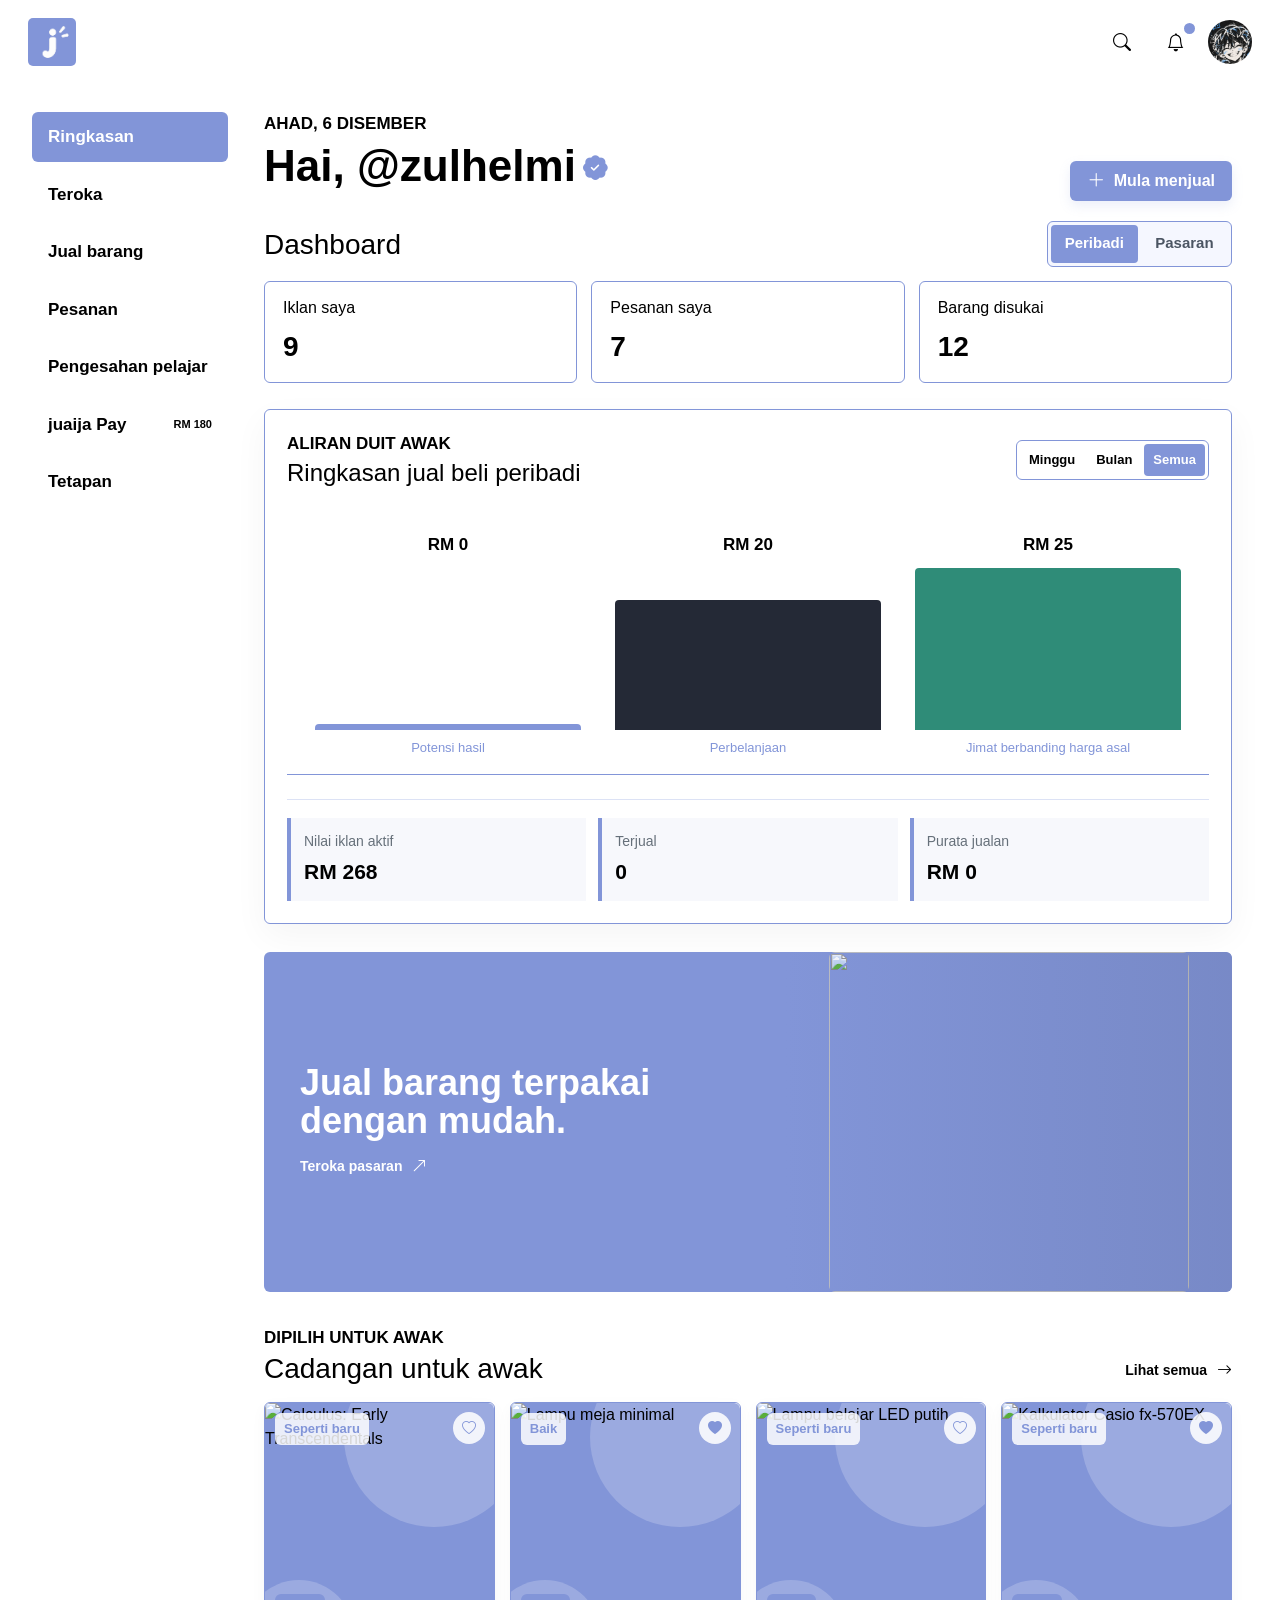
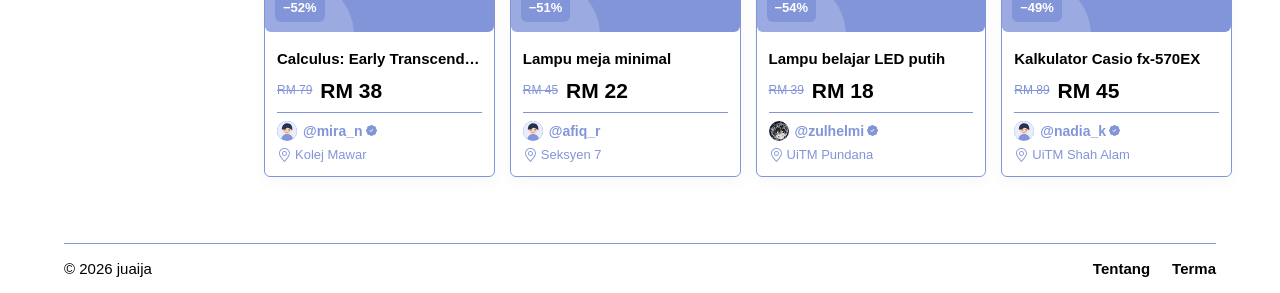
==== commit c17db102: "Add files via upload" ====
--- a/index.html
+++ b/index.html
@@ -8,7 +8,7 @@
     <meta property="og:title" data-i18n-content="og_title" content="juaija - Barang baik, harga pelajar">
     <meta property="og:description" data-i18n-content="og_description" content="Cari barang terpakai dekat kampus, jual dengan mudah dan berjimat lebih banyak.">
     <title data-i18n="page_title">juaija - Barang baik, harga pelajar</title>
-    <link rel="icon" type="image/svg+xml" href="assets/favicon.svg">
+    <link rel="icon" type="image/png" href="assets/favicon.png">
     <link rel="preconnect" href="https://cdn.jsdelivr.net" crossorigin>
     <link href="https://cdn.jsdelivr.net/npm/bootstrap@5.3.9/dist/css/bootstrap.min.css" rel="stylesheet" integrity="sha384-yEPZ7jP9S0QKiUQ0m3jjsO4ProIW7wvR9gXkI7JOGa2XVsw53Yke2bsdkBbjmmiX" crossorigin="anonymous">
     <link rel="stylesheet" href="https://cdn.jsdelivr.net/npm/bootstrap-icons@1.11.3/font/bootstrap-icons.min.css">
@@ -40,6 +40,7 @@
             <button class="nav-link" data-page="sell" data-i18n="nav_sell">Jual barang</button>
             <button class="nav-link" data-page="orders" data-i18n="orders">Pesanan</button>
             <button class="nav-link" data-page="verify" data-i18n="verify_student">Pengesahan pelajar</button>
+            <button class="nav-link wallet-nav-link" data-page="wallet">juaija Pay <small id="walletNavBalance">RM 0</small></button>
             <button class="nav-link" data-page="settings" data-i18n="settings" data-i18n-aria-label="settings" aria-label="Tetapan">Tetapan</button>
           </nav>
           <div class="header-actions">
@@ -62,13 +63,13 @@
           <section class="personal-summary" aria-labelledby="personalSummaryTitle"><div class="section-title-row dashboard-title-row"><div><h2 id="personalSummaryTitle" data-i18n="dashboard">Dashboard</h2></div><div class="dashboard-scope-switch" role="group" aria-label="Paparan dashboard"><button type="button" class="active" data-dashboard-scope="personal" data-i18n="my_account_data">Akaun saya</button><button type="button" data-dashboard-scope="market" data-i18n="market_data">Seluruh pasaran</button></div></div><div class="personal-summary-grid"><article><span data-i18n="my_listings">Iklan saya</span><strong id="myListingTotal">0</strong></article><article><span data-i18n="my_orders">Pesanan saya</span><strong id="myOrderTotal">0</strong></article><article><span data-i18n="saved_items">Barang simpanan</span><strong id="mySavedTotal">0</strong></article></div></section>
           <article class="surface personal-finance-card" id="personalDashboardPanel">
             <div class="personal-finance-head"><div><p class="eyebrow" data-i18n="personal_money_flow">ALIRAN DUIT AWAK</p><h3 data-i18n="personal_finance_title">Ringkasan jual beli peribadi</h3></div><div class="finance-period-switch"><button type="button" data-finance-period="week" data-i18n="week">Minggu</button><button type="button" data-finance-period="month" data-i18n="month">Bulan</button><button type="button" class="active" data-finance-period="all" data-i18n="all_time">Sepanjang masa</button></div></div>
-            <div class="personal-finance-layout"><div class="finance-ring" id="financeRing"><div><strong id="financeBalance">RM 0</strong><span data-i18n="current_balance">Baki bersih</span></div></div><div class="finance-bars"><div class="finance-row income"><div><span><i class="bi bi-arrow-down-left"></i> <span data-i18n="earnings">Hasil jualan</span></span><strong id="financeIncome">RM 0</strong></div><span class="finance-track"><i id="financeIncomeBar"></i></span></div><div class="finance-row spending"><div><span><i class="bi bi-arrow-up-right"></i> <span data-i18n="spending">Perbelanjaan</span></span><strong id="financeSpending">RM 0</strong></div><span class="finance-track"><i id="financeSpendingBar"></i></span></div><div class="finance-row savings"><div><span><i class="bi bi-piggy-bank"></i> <span data-i18n="purchase_savings">Penjimatan pembelian</span></span><strong id="financeSavings">RM 0</strong></div><span class="finance-track"><i id="financeSavingsBar"></i></span></div></div></div>
+            <div class="personal-finance-layout"><div class="finance-ring" id="financeRing"><div><strong id="financeBalance">RM 0</strong><span data-i18n="current_balance">Baki bersih</span></div></div><section class="finance-chart" aria-label="Carta perbandingan kewangan"><div class="finance-chart-head"><strong data-i18n="personal_finance_title">Ringkasan jual beli peribadi</strong><small data-i18n="chart_sources">Sumber data: rekod iklan, pesanan dan simpanan dalam browser.</small></div><div class="finance-chart-bars"><div><strong id="financeIncome">RM 0</strong><i id="financeIncomeBar" class="income"></i><span data-i18n="earnings">Hasil jualan</span></div><div><strong id="financeSpending">RM 0</strong><i id="financeSpendingBar" class="spending"></i><span data-i18n="spending">Perbelanjaan</span></div><div><strong id="financeSavings">RM 0</strong><i id="financeSavingsBar" class="savings"></i><span data-i18n="purchase_savings">Penjimatan pembelian</span></div></div></section></div>
             <div class="finance-mini-grid"><div><span data-i18n="listing_value">Nilai listing aktif</span><strong id="activeListingValue">RM 0</strong></div><div><span data-i18n="items_sold">Terjual</span><strong id="personalSoldCount">0</strong></div><div><span data-i18n="average_sale">Purata jualan</span><strong id="averageSaleValue">RM 0</strong></div></div>
           </article>
           <div class="dashboard-grid" id="marketDashboardPanel" hidden>
             <article class="surface chart-card">
               <div class="card-heading"><div><p class="eyebrow" data-i18n="market_pulse">AKTIVITI PASARAN</p><h3 data-i18n="activity_trend">Aktiviti pasaran</h3></div><div class="segmented" role="group" data-i18n-aria-label="chart_period" aria-label="Tempoh carta"><button class="segment active" data-period="week" data-i18n="week">Minggu</button><button class="segment" data-period="month" data-i18n="month">Bulan</button></div></div>
-              <div class="chart-legend"><span><i class="legend-dot legend-listings"></i><span data-i18n="new_listings">Iklan baharu</span><strong class="chart-legend-value" id="chartListingsTotal">0</strong></span><span><i class="legend-dot legend-orders"></i><span data-i18n="orders">Pesanan</span><strong class="chart-legend-value" id="chartOrdersTotal">0</strong></span><span><i class="legend-dot legend-saves"></i><span data-i18n="saves_activity">Simpanan baharu</span><strong class="chart-legend-value" id="chartSavesTotal">0</strong></span><span class="chart-total"><strong id="chartTotal">0</strong><small id="chartTotalLabel">Jumlah aktiviti</small></span></div>
+              <div class="chart-legend"><span><i class="legend-dot legend-listings"></i><span data-i18n="new_listings">Iklan baharu</span><strong class="chart-legend-value" id="chartListingsTotal">0</strong></span><span><i class="legend-dot legend-orders"></i><span data-i18n="orders">Pesanan</span><strong class="chart-legend-value" id="chartOrdersTotal">0</strong></span><span><i class="legend-dot legend-saves"></i><span data-i18n="saves_activity">Barang simpanan</span><strong class="chart-legend-value" id="chartSavesTotal">0</strong></span><span class="chart-total"><strong id="chartTotal">0</strong><small id="chartTotalLabel">Jumlah aktiviti</small></span></div>
               <div class="activity-heatmap" id="activityHeatmap" aria-label="Heatmap aktiviti pasaran"></div>
               <div class="area-chart-wrap"><svg id="activityChart" viewBox="0 0 720 250" role="img" data-i18n-aria-label="chart_activity" aria-label="Carta aktiviti pasaran"><defs><linearGradient id="listingFill" x1="0" x2="0" y1="0" y2="1"><stop offset="0" stop-color="#5273c5" stop-opacity=".22"/><stop offset="1" stop-color="#5273c5" stop-opacity="0"/></linearGradient><linearGradient id="orderFill" x1="0" x2="0" y1="0" y2="1"><stop offset="0" stop-color="#27866d" stop-opacity=".18"/><stop offset="1" stop-color="#27866d" stop-opacity="0"/></linearGradient><linearGradient id="saveFill" x1="0" x2="0" y1="0" y2="1"><stop offset="0" stop-color="#d58a39" stop-opacity=".18"/><stop offset="1" stop-color="#d58a39" stop-opacity="0"/></linearGradient></defs><g class="chart-grid"><line x1="42" y1="35" x2="700" y2="35"/><line x1="42" y1="90" x2="700" y2="90"/><line x1="42" y1="145" x2="700" y2="145"/><line x1="42" y1="200" x2="700" y2="200"/></g><g class="chart-y-labels" id="chartYAxis"></g><path id="areaListings" class="chart-area listing-area" d=""/><path id="lineListings" class="chart-line listing-line" d=""/><path id="areaOrders" class="chart-area order-area" d=""/><path id="lineOrders" class="chart-line order-line" d=""/><path id="areaSaves" class="chart-area save-area" d=""/><path id="lineSaves" class="chart-line save-line" d=""/><g id="chartPoints"></g><g class="chart-x-labels" id="chartLabels"></g></svg></div>
               <div class="chart-footnote"><span class="insight-icon"><i class="bi bi-graph-up" aria-hidden="true"></i></span><span id="chartInsight">Aktiviti paling tinggi hari ini.</span><button class="plain-arrow" data-page="explore" data-i18n-aria-label="see_items" data-i18n-title="see_items" aria-label="Lihat barang"><i class="bi bi-arrow-up-right" aria-hidden="true"></i></button></div>
@@ -108,7 +109,7 @@
             <div class="toolbar-controls"><label class="verified-filter"><input id="verifiedOnly" type="checkbox"><span><i class="bi bi-patch-check-fill" aria-hidden="true"></i> <span data-i18n="verified_sellers_only">Pelajar disahkan</span></span></label><label class="select-label sort-pill"><span data-i18n="sort_by">Susun:</span><select id="sortSelect" data-i18n-aria-label="sort_listings" aria-label="Susun iklan"><option value="newest" data-i18n="sort_newest">Terbaru</option><option value="price-low" data-i18n="sort_price_low">Harga terendah</option><option value="price-high" data-i18n="sort_price_high">Harga tertinggi</option><option value="popular" data-i18n="sort_popular">Paling diminati</option></select></label><div class="view-switch" role="group" data-i18n-aria-label="view_modes" aria-label="Paparan"><button class="view-button active" data-view="grid" data-i18n-aria-label="grid_view" data-i18n-title="grid_view" aria-label="Paparan grid"><span class="icon" data-icon="grid"></span></button><button class="view-button" data-view="list" data-i18n-aria-label="list_view" data-i18n-title="list_view" aria-label="Paparan senarai"><span class="icon" data-icon="list"></span></button></div></div>
           </div>
           <div class="category-pills" id="categoryPills"></div>
-          <div class="market-result-row"><p id="resultCount">Menunjukkan 20 barang</p><label class="show-count"><span data-i18n="show">Papar</span><select id="showCount"><option value="20">20</option><option value="40">40</option></select><span data-i18n="items">barang</span></label></div>
+          <div class="market-result-row"><p id="resultCount">Menunjukkan 20 barang</p><label class="show-count"><span data-i18n="show">Papar</span><select id="showCount"><option value="20">20</option><option value="40">40</option></select></label></div>
           <div id="marketGrid" class="listing-grid market-grid"></div>
           <div id="emptyState" class="empty-state" hidden><span class="empty-illustration"><i class="bi bi-search" aria-hidden="true"></i></span><h3 data-i18n="nothing_found">Tak jumpa barang yang sepadan.</h3><p data-i18n="try_other_search">Cuba kata kunci atau kategori lain.</p><button class="button button-soft" id="clearFilters" data-i18n="clear_filters">Kosongkan carian</button></div>
           <div class="pagination-row"><span id="pageStatus">1-20 daripada 24 barang</span><div><button class="pager" id="prevPage" data-i18n-aria-label="previous_page" aria-label="Halaman sebelumnya"><i class="bi bi-arrow-left" aria-hidden="true"></i></button><button class="pager current-page">1</button><button class="pager" id="nextPage" data-i18n-aria-label="next_page" aria-label="Halaman seterusnya"><i class="bi bi-arrow-right" aria-hidden="true"></i></button></div></div>
@@ -125,21 +126,23 @@
                 <label class="form-field"><span data-i18n="condition">Keadaan *</span><select name="condition" required><option value="" data-i18n="choose_condition">Pilih keadaan</option><option value="Like new">Seperti baru</option><option value="Good">Baik</option><option value="Fair">Memuaskan</option></select><small class="field-error" data-error="condition"></small></label>
                 <label class="form-field"><span data-i18n="selling_price">Harga jual (RM) *</span><div class="input-prefix"><span>RM</span><input name="price" type="number" min="1" step="0.50" required placeholder="0.00"></div><small class="field-error" data-error="price"></small></label>
                 <label class="form-field"><span data-i18n="original_price">Harga asal (RM)</span><div class="input-prefix"><span>RM</span><input name="originalPrice" type="number" min="0" step="0.50" placeholder="Pilihan" data-i18n-placeholder="original_placeholder"></div><small class="field-error" data-error="originalPrice"></small></label>
+                <label class="form-field"><span data-i18n="listing_stock">Stok</span><input name="stock" type="number" min="1" step="1" value="1" required></label>
+                <label class="form-field"><span data-i18n="listing_status">Status</span><select name="publicationStatus"><option value="published" data-i18n="listing_published">Diterbitkan</option><option value="draft" data-i18n="listing_draft">Draf</option></select></label>
                 <label class="form-field full-field"><span data-i18n="description">Penerangan *</span><textarea name="description" rows="4" maxlength="500" required placeholder="Ceritakan keadaan barang, sebab dijual, atau apa-apa yang pembeli patut tahu..." data-i18n-placeholder="description_placeholder"></textarea><span class="field-hint"><span class="field-error" data-error="description"></span><span id="descriptionCount">0 / 500</span></span></label>
                 <label class="form-field full-field"><span data-i18n="pickup_location">Lokasi serahan *</span><input name="location" maxlength="60" required placeholder="Contoh: Kolej Mawar, UiTM Shah Alam" data-i18n-placeholder="location_placeholder"><small class="field-error" data-error="location"></small></label>
-                <fieldset class="form-field full-field delivery-options"><legend data-i18n="delivery_method">Kaedah serahan</legend><label><input type="radio" name="delivery" value="meetup" checked><span><i class="bi bi-people"></i><strong data-i18n="meetup_only">COD / jumpa sahaja</strong></span></label><label><input type="radio" name="delivery" value="post"><span><i class="bi bi-box-seam"></i><strong data-i18n="post_available">Pos juga tersedia</strong></span></label></fieldset>
+                <fieldset class="form-field full-field delivery-options"><legend data-i18n="delivery_method">Kaedah serahan</legend><label><input type="checkbox" name="delivery" value="meetup" checked><span><i class="bi bi-people"></i><strong data-i18n="meetup_only">Jumpa</strong></span></label><label><input type="checkbox" name="delivery" value="post"><span><i class="bi bi-box-seam"></i><strong data-i18n="post_available">Pos juga tersedia</strong></span></label></fieldset>
                 <div class="form-field full-field"><span data-i18n="item_photo">Gambar barang</span><label class="upload-box" for="itemImage"><span class="upload-icon"><i class="bi bi-cloud-arrow-up" aria-hidden="true"></i></span><span><strong data-i18n="add_photo">Tambah gambar</strong><small data-i18n="photo_hint">JPG, PNG atau WebP · sehingga 4 gambar, jumlah maks 2 MB</small></span><input id="itemImage" type="file" accept="image/png,image/jpeg,image/webp" multiple hidden><span id="uploadPreview" class="upload-preview"></span></label><small class="field-error" data-error="image"></small></div>
               </div>
-              <div class="form-actions"><p><span class="privacy-icon"><i class="bi bi-shield-lock" aria-hidden="true"></i></span><span data-i18n="seller_privacy">Maklumat hubungan peribadi tak dipaparkan.</span></p><button class="button button-primary" type="submit"><span data-i18n="publish_listing">Terbitkan listing</span><span><i class="bi bi-arrow-up-right" aria-hidden="true"></i></span></button></div>
+              <div class="form-actions"><button class="button button-primary" type="submit"><span data-i18n="publish_listing">Terbitkan listing</span><span><i class="bi bi-arrow-up-right" aria-hidden="true"></i></span></button></div>
             </form>
             <aside class="sell-aside"><article class="seller-card surface"><p class="eyebrow" data-i18n="your_impact">IMPAK AWAK</p><div class="impact-big"><i class="bi bi-stars" aria-hidden="true"></i> <strong id="sellerCount">1</strong></div><h3 data-i18n="items_on_market">barang awak di marketplace</h3><p data-i18n="sell_encouragement">Setiap barang yang dijual bantu orang lain berjimat dan kurangkan pembaziran.</p><div class="seller-stat"><span data-i18n="earnings">Potensi hasil</span><strong id="sellerEarnings">RM 18</strong></div></article><article class="tip-card"><div class="tip-star"><i class="bi bi-stars" aria-hidden="true"></i></div><p class="eyebrow" data-i18n="quick_tip">TIP RINGKAS</p><h3 data-i18n="tip_title">Ceritakan kisah barang.</h3><p data-i18n="tip_desc">Jujur tentang keadaan barang dan letak harga berpatutan. Pembeli suka tahu apa yang mereka dapat.</p><span class="tip-dash"></span></article></aside>
           </div>
         </section>
 
         <section class="page" id="page-profile" aria-labelledby="profileTitle">
-          <div class="profile-cover"><div class="cover-sun"></div><div class="cover-shape shape-one"></div><div class="cover-shape shape-two"></div><span class="cover-label" data-i18n="community_member">AHLI KOMUNITI juaija</span></div>
-          <div class="profile-overlap"><div class="avatar avatar-large" id="profileAvatar">a</div><div class="profile-main-info"><div class="profile-name-row"><h1 id="profileTitle">@alyarahman</h1><button class="button button-outline" id="editProfileButton"><span class="icon" data-icon="edit"></span><span data-i18n="edit_profile">Edit profil</span></button></div><div class="profile-lower-row"><span class="member-since"><span class="icon" data-icon="calendar"></span><span data-i18n="member_since">Ahli sejak 2024</span></span><div class="profile-stats"><div><strong id="profileListingsCount">1</strong><span data-i18n="listings">Senarai</span></div><div><strong id="profileSoldCount">0</strong><span data-i18n="items_sold">Terjual</span></div><div><strong id="profileRating">—</strong><span data-i18n="seller_rating">Rating penjual</span></div></div></div><p class="profile-bio" id="profileBio"></p></div></div>
-          <div class="profile-content-grid"><section class="profile-listings-section"><div class="section-title-row"><div><h2 data-i18n="your_listings">Listing awak</h2></div><button class="text-button" data-page="sell"><span data-i18n="add_new">Tambah baru</span><span><i class="bi bi-plus-lg" aria-hidden="true"></i></span></button></div><div class="listing-grid profile-listing-grid" id="profileListings"></div></section><aside class="profile-aside"><article class="surface saved-card"><div class="saved-card-head"><div><p class="eyebrow" data-i18n="bookmarked">DISIMPAN</p><h3 data-i18n="saved_items">Barang simpanan</h3></div><span class="saved-count" id="savedCount">0</span></div><div id="savedItemsList" class="saved-items-list"></div><button class="text-button" data-page="explore"><span data-i18n="find_more">Cari lagi</span><span><i class="bi bi-arrow-right" aria-hidden="true"></i></span></button></article></aside></div>
+          <div class="profile-cover"><img class="profile-cover-art" src="assets/profile-banner.png" alt=""><span class="cover-label" data-i18n="community_member">AHLI KOMUNITI juaija</span><img class="profile-cover-logo" src="assets/logo.png" alt="juaija"></div>
+          <div class="profile-overlap"><div class="avatar avatar-large" id="profileAvatar">z</div><div class="profile-main-info"><div class="profile-name-row"><h1 id="profileTitle">@zulhelmi</h1><button class="button button-outline" id="editProfileButton"><span class="icon" data-icon="edit"></span><span data-i18n="edit_profile">Edit profil</span></button></div><p class="profile-bio" id="profileBio"></p><div class="profile-lower-row"><span class="member-since"><span class="icon" data-icon="calendar"></span><span data-i18n="member_since">Ahli sejak 2024</span></span><div class="profile-stats"><div><strong id="profileListingsCount">1</strong><span data-i18n="listings">Senarai</span></div><div><strong id="profileSoldCount">0</strong><span data-i18n="items_sold">Terjual</span></div></div></div></div></div>
+          <div class="profile-content-grid"><section class="profile-listings-section"><div class="section-title-row"><div><h2 data-i18n="your_listings">Listing awak</h2></div><button class="text-button" data-page="sell"><span data-i18n="add_new">Tambah baru</span><span><i class="bi bi-plus-lg" aria-hidden="true"></i></span></button></div><div class="listing-grid profile-listing-grid" id="profileListings"></div><article class="surface saved-card"><div class="saved-card-head"><div><p class="eyebrow" data-i18n="bookmarked">DISUKAI</p><h3 data-i18n="saved_items">Barang disukai</h3></div><span class="saved-count" id="savedCount"><i class="bi bi-heart-fill" aria-hidden="true"></i><span>0</span></span></div><div id="savedItemsList" class="saved-items-list"></div><div class="saved-items-footer"><label><span data-i18n="show">Papar</span><select id="savedItemsShow"><option value="15">15</option><option value="30">30</option></select></label><div id="savedItemsPagination"></div><button class="text-button" data-page="explore"><span data-i18n="find_more">Cari lagi</span><span><i class="bi bi-arrow-right" aria-hidden="true"></i></span></button></div></article></section></div>
         </section>
 
         <section class="page" id="page-notifications" aria-labelledby="notificationsTitle">
@@ -150,15 +153,9 @@
         <section class="page" id="page-orders" aria-labelledby="ordersTitle">
           <div class="page-heading"><h1 id="ordersTitle" data-i18n="orders">Pesanan</h1></div>
           <div class="surface orders-panel">
-            <div class="orders-tabs" role="group" aria-label="Pesanan" data-i18n-aria-label="orders">
-              <button type="button" class="orders-tab active" data-order-filter="all" data-i18n="all_orders" aria-pressed="true">Semua pesanan</button>
-              <button type="button" class="orders-tab" data-order-filter="active" data-i18n="active_orders" aria-pressed="false">Sedang berjalan</button>
-              <button type="button" class="orders-tab" data-order-filter="done" data-i18n="completed_orders" aria-pressed="false">Selesai</button>
-              <button type="button" class="orders-tab" data-order-filter="cancelled" data-i18n="order_cancelled" aria-pressed="false">Dibatalkan</button>
-            </div>
             <div class="orders-tools">
               <label class="form-field orders-search"><span data-i18n="order_search">Cari nama barang atau ID pesanan</span><input id="ordersSearch" type="search" data-i18n-placeholder="order_search" placeholder="Cari nama barang atau ID pesanan"></label>
-              <div class="orders-filter-pair"><label class="form-field"><span data-i18n="order_role">Jenis pesanan</span><select id="ordersRole"><option value="all" data-i18n="order_all_roles">Pembelian &amp; jualan</option><option value="buying" data-i18n="order_buying">Pembelian</option><option value="selling" data-i18n="order_selling">Jualan</option></select></label><label class="form-field"><span data-i18n="sort_by">Susun:</span><select id="ordersSort"><option value="newest" data-i18n="order_newest">Terbaharu</option><option value="oldest" data-i18n="order_oldest">Terlama</option><option value="price-low" data-i18n="sort_price_low">Harga terendah</option><option value="price-high" data-i18n="sort_price_high">Harga tertinggi</option><option value="name" data-i18n="order_name">Nama barang</option></select></label></div>
+              <div class="orders-filter-pair"><label class="form-field"><span data-i18n="order_status">Status</span><select id="ordersStatus"><option value="all" data-i18n="all_orders">Semua pesanan</option><option value="active" data-i18n="active_orders">Sedang berjalan</option><option value="done" data-i18n="completed_orders">Selesai</option><option value="cancelled" data-i18n="order_cancelled">Dibatalkan</option></select></label><label class="form-field"><span data-i18n="order_role">Jenis pesanan</span><select id="ordersRole"><option value="all" data-i18n="order_all_roles">Pembelian &amp; jualan</option><option value="buying" data-i18n="order_buying">Pembelian</option><option value="selling" data-i18n="order_selling">Jualan</option></select></label><label class="form-field"><span data-i18n="sort_by">Susun:</span><select id="ordersSort"><option value="newest" data-i18n="order_newest">Terbaharu</option><option value="oldest" data-i18n="order_oldest">Terlama</option><option value="price-low" data-i18n="sort_price_low">Harga terendah</option><option value="price-high" data-i18n="sort_price_high">Harga tertinggi</option><option value="name" data-i18n="order_name">Nama barang</option></select></label></div>
             </div>
             <div id="ordersList" class="orders-list" aria-live="polite"></div>
             <div class="orders-footer"><label class="orders-page-size"><span data-i18n="show">Papar</span><select id="ordersShow"><option value="10">10</option><option value="20">20</option><option value="50">50</option></select></label><div class="orders-pagination" id="ordersPagination" hidden><span id="ordersPageLabel"></span><div><button type="button" class="button button-outline" id="ordersPrevious" data-i18n-aria-label="previous_page" aria-label="Halaman sebelumnya"><i class="bi bi-chevron-left" aria-hidden="true"></i></button><button type="button" class="button button-outline" id="ordersNext" data-i18n-aria-label="next_page" aria-label="Halaman seterusnya"><i class="bi bi-chevron-right" aria-hidden="true"></i></button></div></div></div>
@@ -185,7 +182,6 @@
                 <p id="verificationError" class="field-error" data-error="submission" role="alert"></p>
                 <button type="submit" name="submitVerification" class="button button-primary" data-i18n="verify_button">Hantar pengesahan</button>
               </form>
-              <p class="verify-warning" data-i18n="verification_warning">Lencana diaktifkan selepas penghantaran. Admin akan menyemak surat dan boleh menarik balik lencana. Lencana juga tamat secara automatik apabila tempoh pengajian berakhir.</p>
             </article>
             <section class="surface verification-admin-panel" id="verificationAdminPanel" hidden></section>
           </div>
@@ -198,17 +194,17 @@
                 <div class="settings-icon icon-account"><i class="bi bi-person-circle" aria-hidden="true"></i></div>
                 <div class="settings-copy"><h2 id="accountSettingsTitle" data-i18n="account">Akaun</h2></div>
                 <div class="account-details">
-                  <label class="avatar-upload-control"><span class="avatar avatar-small" id="settingsAvatar"></span><span><strong data-i18n="change_avatar">Tukar avatar</strong><small data-i18n="avatar_hint">JPG, PNG atau WebP</small></span><input id="avatarImage" type="file" accept="image/png,image/jpeg,image/webp" hidden></label>
+                  <div class="account-avatar-summary"><span class="avatar avatar-small" id="settingsAvatar"></span></div>
                   <div class="account-identities">
-                    <div class="account-field"><small data-i18n="username_label">Nama pengguna</small><strong id="settingsUsername">@alyarahman</strong></div>
+                    <div class="account-field"><small data-i18n="username_label">Nama pengguna</small><strong id="settingsUsername">@zulhelmi</strong></div>
                     <div class="account-field"><small data-i18n="email">E-mel</small><span id="settingsEmail">alya@juaija.my</span></div>
                   </div>
-                  <button type="button" class="button button-outline account-edit-button" id="editAccountButton"><span class="icon" data-icon="edit"></span><span data-i18n="edit_profile">Edit profil</span></button>
+                  <button type="button" class="button button-outline account-edit-button" id="settingsEditProfileButton"><i class="bi bi-pencil-square" aria-hidden="true"></i><span data-i18n="edit_profile">Sunting profil</span></button>
                 </div>
               </section>
               <div class="settings-divider"></div>
               <div class="settings-section verification-settings"><a class="settings-verify-link" href="#verify" data-page="verify"><span class="settings-icon"><i class="bi bi-mortarboard" aria-hidden="true"></i></span><span class="settings-verify-copy"><strong data-i18n="verify_student">Pengesahan pelajar</strong><small data-i18n="verify_settings_desc">Sahkan e-mel institusi untuk mendapatkan lencana pelajar.</small></span><i class="bi bi-arrow-right" aria-hidden="true"></i></a></div>
-              <div class="settings-divider"></div>
+              <div class="settings-divider"></div>
               <div class="settings-section appearance-settings">
                 <div class="settings-icon icon-appearance"><i class="bi bi-circle-half" aria-hidden="true"></i></div>
                 <div class="settings-copy"><h2 data-i18n="appearance">Penampilan</h2><p data-i18n="appearance_desc">Pilih suasana yang selesa untuk mata.</p></div>
@@ -231,11 +227,15 @@
             <aside class="settings-aside"><img class="settings-logo" src="assets/logo.png" alt="juaija"><h2 data-i18n="footer_tagline">Barang baik, harga pelajar.</h2></aside>
           </div>
         </section>
+        <section class="page" id="page-wallet" aria-labelledby="walletTitle">
+          <div class="page-heading"><div><h1 id="walletTitle">juaija Pay</h1></div></div>
+          <article class="surface wallet-page-card"><div><p class="eyebrow" data-i18n="wallet_current_balance">BAKI SEMASA</p><strong id="walletBalancePage">RM 0</strong></div><button type="button" class="button button-primary" id="openWalletTopUp" data-i18n="wallet_add_money">Tambah nilai</button></article>
+        </section>
       </main>
 
       <footer class="site-footer"><div class="auth-legal-footer"><span>© <span id="copyrightYear">2026</span> juaija</span><div class="auth-legal-links"><a href="about.html" target="_blank" rel="noopener" data-i18n="about">Tentang</a><a href="terms.html" target="_blank" rel="noopener" data-i18n="terms">Terma</a></div></div></footer>
 
-      <nav class="mobile-nav" data-i18n-aria-label="mobile_navigation" aria-label="Navigasi mudah alih"><button class="active" data-page="home"><span class="icon" data-icon="home"></span><small data-i18n="nav_home">Ringkasan</small></button><button data-page="explore"><span class="icon" data-icon="search"></span><small data-i18n="nav_explore">Teroka</small></button><button class="mobile-sell" data-page="sell"><span class="icon"><i class="bi bi-plus-lg" aria-hidden="true"></i></span><small data-i18n="sell">Jual</small></button><button data-page="orders"><span class="icon" data-icon="bag"></span><small data-i18n="orders">Pesanan</small></button><button data-page="settings"><span class="icon" data-icon="settings"></span><small data-i18n="settings">Tetapan</small></button></nav>
+      <nav class="mobile-nav" data-i18n-aria-label="mobile_navigation" aria-label="Navigasi mudah alih"><button class="active" data-page="home"><span class="icon" data-icon="home"></span><small data-i18n="nav_home">Ringkasan</small></button><button data-page="explore"><span class="icon" data-icon="search"></span><small data-i18n="nav_explore">Teroka</small></button><button class="mobile-sell" data-page="sell"><span class="icon"><i class="bi bi-plus-lg" aria-hidden="true"></i></span><small data-i18n="sell">Jual</small></button><button data-page="orders"><span class="icon" data-icon="bag"></span><small data-i18n="orders">Pesanan</small></button><button data-page="wallet" class="mobile-wallet"><span class="icon"><i class="bi bi-wallet2" aria-hidden="true"></i></span><small data-i18n="wallet_short">Bayar</small></button><button data-page="settings"><span class="icon" data-icon="settings"></span><small data-i18n="settings">Tetapan</small></button></nav>
     </div>
 
     <section id="authScreen" class="auth-screen" data-i18n-aria-label="login_or_signup" aria-label="Log masuk atau cipta akaun">
@@ -289,7 +289,7 @@
           </form>
           <div class="demo-card">
             <div class="demo-card-head"><span class="demo-icon"><i class="bi bi-lightning-charge" aria-hidden="true"></i></span><div><strong data-i18n="saved_login">Akaun tersimpan</strong><small data-i18n="saved_login_hint">Gunakan butiran ini untuk log masuk</small></div></div>
-            <div class="demo-credentials"><span><small data-i18n="username_label">Nama pengguna</small><strong id="demoUsername">@alyarahman</strong></span><span><small data-i18n="password">Kata laluan</small><strong>juaija123</strong></span></div>
+            <div class="demo-credentials"><span><small data-i18n="username_label">Nama pengguna</small><strong id="demoUsername">@zulhelmi</strong></span><span><small data-i18n="password">Kata laluan</small><strong>juaija123</strong></span></div>
             <button type="button" id="demoLoginButton" class="demo-login"><span data-i18n="continue_demo">Teruskan dengan akaun tersimpan</span><span><i class="bi bi-arrow-right" aria-hidden="true"></i></span></button>
           </div>
           <div class="auth-divider"><span data-i18n="or">atau</span></div>
--- a/interface-fixes.css
+++ b/interface-fixes.css
@@ -21,3 +21,793 @@
 .order-list-row{width:100%!important;display:grid!important;grid-template-columns:58px minmax(0,1fr) auto auto!important;align-items:center!important;gap:12px!important;padding:13px 10px!important;border:0!important;border-bottom:1px solid #dce2f5!important;background:transparent!important;text-align:left!important}.order-list-row .order-entry-image{width:58px!important;height:58px!important;object-fit:cover!important;border-radius:6px!important}.order-list-copy{display:grid!important;min-width:0!important}.order-list-copy strong{font-size:17px!important}.order-list-copy small{font-size:14px!important;color:#697386!important}.order-list-row time{grid-column:4!important;font-size:13px!important;color:#697386!important;text-align:right!important}.order-list-row>i{grid-column:5!important;grid-row:1/3!important}.order-detail-dialog{width:min(480px,92vw)!important;padding:26px!important;display:grid!important;gap:13px!important}.order-detail-price{font-size:27px!important}
 @media(max-width:760px){.auth-title-row{margin-bottom:18px!important}.signup-prompt{margin-top:20px!important}.header-actions #headerSearchButton{display:grid!important}.profile-trigger-name,.profile-trigger .chevron{display:none!important}.market-toolbar .toolbar-controls{grid-template-columns:minmax(0,1fr) auto!important;width:100%!important}.verified-filter{grid-column:1/-1!important}.sort-pill{min-width:0!important}.view-switch{grid-column:2!important;grid-row:2!important}.delivery-options{grid-template-columns:1fr!important}.delivery-options legend{grid-column:1!important}.appearance-settings,.language-settings{grid-template-columns:auto minmax(0,1fr) auto!important}.theme-option,.language-option{padding:7px 10px!important}.product-dialog .detail-info-row{grid-template-columns:1fr auto!important}.detail-location{grid-column:1/-1!important}.activity-heatmap{gap:4px!important;grid-template-columns:34px repeat(7,minmax(20px,1fr))!important}.activity-heatmap strong{font-size:9px!important}.order-list-row{grid-template-columns:52px minmax(0,1fr) auto!important}.order-list-row .order-entry-price{grid-column:3!important}.order-list-row .order-state{grid-column:2!important}.order-list-row time{grid-column:3!important}.order-list-row>i{display:none!important}}
 .form-field:has(>select){position:relative!important}.form-field:has(>select)::after{content:"";position:absolute;right:18px;top:50%;width:8px;height:8px;border-right:2px solid #59657a;border-bottom:2px solid #59657a;transform:rotate(45deg);pointer-events:none;z-index:2}.form-field select{appearance:none!important;-webkit-appearance:none!important;background-image:none!important;padding-right:42px!important}
+
+/* Final mobile hardening: every page remains inside a phone viewport. */
+@media (max-width:760px) {
+  html,body{overflow-x:clip!important}img,svg,video,canvas{max-width:100%!important}
+  .page,.page>*,.surface,.listing-card,.settings-main,.dialog-card,.profile-content-grid,.profile-main-info,.order-entry-copy,.notif-copy,.notification-modal-copy,.form-field,.search-field,.toolbar-controls{min-width:0!important}
+  h1,h2,h3,p,strong,small,span,a,button,label,dd{overflow-wrap:anywhere}
+  .topbar{height:64px!important}.topbar-inner{padding:0 12px!important;gap:8px!important}.brand-logo{display:block;max-width:112px!important;height:auto!important}.primary-nav{display:none!important}.header-actions{margin-left:auto!important;gap:2px!important}.header-actions .icon-button,.header-actions .profile-trigger{width:40px!important;height:40px!important;min-width:40px!important;min-height:40px!important}.header-actions .profile-trigger .avatar-small,.header-actions #headerAvatar{width:32px!important;height:32px!important}
+  .page-wrap{width:100%!important;max-width:none!important;margin:0!important;padding:18px 14px 92px!important}.page-heading,.home-heading,.section-title-row,.personal-finance-head,.card-heading{align-items:flex-start!important;flex-wrap:wrap!important}.page-heading{gap:12px!important}.page-heading>:first-child{min-width:0!important}.page-heading h1{font-size:clamp(28px,8vw,32px)!important;line-height:1.15!important}.page-heading>.button,.home-heading>.button{width:100%!important}
+  .hero-panel{display:grid!important;grid-template-columns:minmax(0,1fr)!important;min-height:0!important}.hero-copy{width:100%!important;max-width:none!important;min-height:0!important;padding:22px 18px!important}.hero-art{position:relative!important;inset:auto!important;width:100%!important;height:170px!important}.hero-product-image{width:100%!important;height:100%!important;object-fit:cover!important}
+  .personal-summary-grid,.metric-grid,.listing-grid,.profile-listing-grid{grid-template-columns:repeat(2,minmax(0,1fr))!important}.market-result-row,.pagination-row,.orders-footer,.orders-pagination{align-items:flex-start!important;flex-wrap:wrap!important}.category-pills{flex-wrap:wrap!important;overflow:visible!important}.market-toolbar .toolbar-controls{grid-template-columns:minmax(0,1fr) auto!important;gap:10px!important;width:100%!important}.sort-pill{min-width:0!important;width:100%!important}.sort-pill select{min-width:0!important}.view-switch{grid-column:2!important;grid-row:2!important}.verified-filter{grid-column:1/-1!important;width:100%!important}.market-grid.listing-list-mode .listing-card{grid-template-columns:112px minmax(0,1fr)!important}.listing-list-mode .listing-visual{min-height:112px!important}
+  .sell-layout,.settings-layout,.notification-layout,.profile-content-grid{grid-template-columns:minmax(0,1fr)!important}.listing-form,#page-settings .settings-main,#page-orders .orders-panel,#page-verify .verify-card{padding:16px 14px!important}.form-actions,.dialog-actions{align-items:stretch!important}.form-actions .button,.dialog-actions .button{flex:1 1 100%!important;width:100%!important}.upload-box{align-items:flex-start!important;flex-wrap:wrap!important}.input-prefix,.student-email-input{min-width:0!important}
+  .profile-overlap{margin-left:14px!important;margin-right:14px!important}.profile-stats{display:grid!important;grid-template-columns:repeat(3,minmax(0,1fr))!important}.notification-item{grid-template-columns:42px minmax(0,1fr)!important}.notif-icon{width:42px!important;height:42px!important;min-width:42px!important}
+  .modal-backdrop-custom{align-items:flex-start!important;overflow-y:auto!important;padding:12px!important}.modal-backdrop-custom>.dialog-card{width:100%!important;max-width:100%!important;max-height:calc(100dvh - 24px)!important;overflow-y:auto!important}.notification-detail-dialog{grid-template-columns:40px minmax(0,1fr)!important;padding:20px 16px!important}.notification-modal-icon{width:40px!important;height:40px!important}.product-dialog .detail-info-row{grid-template-columns:minmax(0,1fr)!important}.product-dialog .detail-price-row{flex-wrap:wrap!important}.product-dialog .detail-price-row .listing-original{margin-left:0!important}
+  .site-footer{padding-left:14px!important;padding-right:14px!important;padding-bottom:92px!important}.site-footer .auth-legal-footer,.site-footer .footer-main{grid-template-columns:minmax(0,1fr)!important}.auth-legal-links,.footer-links{justify-content:flex-start!important;flex-wrap:wrap!important}
+}
+@media (max-width:430px){.header-actions .notification-trigger{display:none!important}.page-wrap{padding-left:12px!important;padding-right:12px!important}.personal-summary-grid,.metric-grid,.listing-grid,.profile-listing-grid{grid-template-columns:minmax(0,1fr)!important}.listing-card .listing-visual{height:190px!important}.market-grid.listing-list-mode .listing-card{grid-template-columns:96px minmax(0,1fr)!important}.listing-list-mode .listing-visual{min-height:96px!important;height:100%!important}.finance-period-switch{width:100%!important}.finance-period-switch button{flex:1 1 0!important;min-width:0!important;padding-inline:5px!important}.profile-stats{gap:6px!important}.profile-stats strong{font-size:20px!important}.activity-heatmap{grid-template-columns:28px repeat(7,minmax(0,1fr))!important;gap:3px!important}.activity-heatmap>i,.heat-scale i{min-width:0!important}.orders-filter-pair,.verification-details,.verification-study-fields,.verification-estimate{grid-template-columns:minmax(0,1fr)!important}}
+@media (max-width:360px){.brand-logo{max-width:92px!important}.header-actions .icon-button,.header-actions .profile-trigger{width:36px!important;height:36px!important;min-width:36px!important;min-height:36px!important}.header-actions .profile-trigger .avatar-small,.header-actions #headerAvatar{width:29px!important;height:29px!important}.mobile-nav button small{font-size:10px!important}.hero-copy h2{font-size:25px!important}}
+
+/* Settings account layout: reserve separate, stable areas for each account detail. */
+#page-settings .settings-section.account-settings{display:grid!important;grid-template-columns:48px minmax(0,1fr)!important;grid-template-areas:"icon heading" "details details"!important;gap:18px 16px!important;align-items:center!important}
+#page-settings .account-settings>.settings-icon{grid-area:icon!important}
+#page-settings .account-settings>.settings-copy{grid-area:heading!important}
+#page-settings .account-settings>.account-details{grid-area:details!important;display:grid!important;grid-template-columns:minmax(0,1fr) auto!important;grid-template-areas:"avatar edit" "identities identities"!important;align-items:center!important;gap:18px!important;width:100%!important;margin:0!important}
+#page-settings .account-details>.avatar-upload-control{grid-area:avatar!important;min-width:0!important}
+#page-settings .account-details>.account-identities{grid-area:identities!important;display:grid!important;grid-template-columns:repeat(2,minmax(0,1fr))!important;gap:12px 24px!important;min-width:0!important}
+#page-settings .account-details>.account-edit-button{grid-area:edit!important;justify-self:end!important;align-self:center!important}
+
+/* Dark mode contrast pass: all interactive and reading surfaces stay legible. */
+body[data-theme="dark"]{--paper:#000!important;--surface:#000!important;--ink:#fff!important;--muted:#c9d0dd!important;--line:#8295d8!important;background:#000!important;color:#fff!important}
+body[data-theme="dark"] .app-shell,body[data-theme="dark"] .page-wrap,body[data-theme="dark"] .topbar,body[data-theme="dark"] .site-footer,body[data-theme="dark"] .surface,body[data-theme="dark"] .listing-card,body[data-theme="dark"] .metric-card,body[data-theme="dark"] .market-toolbar,body[data-theme="dark"] .settings-main,body[data-theme="dark"] .orders-panel,body[data-theme="dark"] .verify-card,body[data-theme="dark"] .dialog-card,body[data-theme="dark"] .mobile-nav{background:#000!important;color:#fff!important;border-color:#8295d8!important}
+body[data-theme="dark"] h1,body[data-theme="dark"] h2,body[data-theme="dark"] h3,body[data-theme="dark"] p,body[data-theme="dark"] strong,body[data-theme="dark"] small,body[data-theme="dark"] label,body[data-theme="dark"] dd,body[data-theme="dark"] .settings-copy h2,body[data-theme="dark"] .account-field,body[data-theme="dark"] .account-field *,body[data-theme="dark"] .settings-verify-link,body[data-theme="dark"] .settings-verify-link *,body[data-theme="dark"] .privacy-trigger,body[data-theme="dark"] .privacy-trigger *,body[data-theme="dark"] #signOutButton,body[data-theme="dark"] #signOutButton *{color:#fff!important}
+body[data-theme="dark"] .subheading,body[data-theme="dark"] .listing-meta,body[data-theme="dark"] .listing-category,body[data-theme="dark"] .field-hint,body[data-theme="dark"] .verification-date-hint,body[data-theme="dark"] .notification-time,body[data-theme="dark"] .notification-date{color:#c9d0dd!important}
+body[data-theme="dark"] input,body[data-theme="dark"] select,body[data-theme="dark"] textarea,body[data-theme="dark"] .input-prefix,body[data-theme="dark"] .student-email-input,body[data-theme="dark"] .theme-control,body[data-theme="dark"] .language-control{background:#090909!important;color:#fff!important;border-color:#8295d8!important}
+body[data-theme="dark"] input::placeholder,body[data-theme="dark"] textarea::placeholder{color:#aeb8cb!important}
+body[data-theme="dark"] .button-outline,body[data-theme="dark"] .theme-option,body[data-theme="dark"] .language-option,body[data-theme="dark"] .view-button,body[data-theme="dark"] .pager,body[data-theme="dark"] .category-pill,body[data-theme="dark"] .orders-tab{background:#000!important;color:#fff!important;border-color:#8295d8!important}
+body[data-theme="dark"] .button-primary,body[data-theme="dark"] .theme-option.active,body[data-theme="dark"] .language-option.active,body[data-theme="dark"] .view-button.active,body[data-theme="dark"] .category-pill.active,body[data-theme="dark"] .orders-tab.active{background:#8295d8!important;color:#fff!important}
+body[data-theme="dark"] .button-primary *,body[data-theme="dark"] .theme-option.active *,body[data-theme="dark"] .language-option.active *,body[data-theme="dark"] .view-button.active *,body[data-theme="dark"] .category-pill.active *,body[data-theme="dark"] .orders-tab.active *{color:#fff!important}
+body[data-theme="dark"] .settings-aside,body[data-theme="dark"] .hero-panel,body[data-theme="dark"] .hero-art,body[data-theme="dark"] .notification-aside,body[data-theme="dark"] .tip-card{background:#8295d8!important;color:#fff!important}
+body[data-theme="dark"] .settings-aside *,body[data-theme="dark"] .hero-panel *,body[data-theme="dark"] .hero-art *,body[data-theme="dark"] .notification-aside *,body[data-theme="dark"] .tip-card *{color:#fff!important}
+body[data-theme="dark"] .finance-ring>div,body[data-theme="dark"] .finance-mini-grid>div,body[data-theme="dark"] .verification-estimate{background:#121624!important;color:#fff!important}
+body[data-theme="dark"] .settings-divider,body[data-theme="dark"] .listing-meta,body[data-theme="dark"] .order-entry,body[data-theme="dark"] .verification-review-card{border-color:#8295d8!important}
+@media (max-width:760px){#page-settings .settings-section.account-settings{grid-template-columns:42px minmax(0,1fr)!important;gap:16px 12px!important}#page-settings .account-settings>.account-details{grid-template-columns:minmax(0,1fr)!important;grid-template-areas:"avatar" "identities" "edit"!important;gap:16px!important}#page-settings .account-details>.account-identities{grid-template-columns:minmax(0,1fr)!important;gap:10px!important}#page-settings .account-details>.account-edit-button{justify-self:start!important}}
+
+/* Dashboard dark mode: remove the remaining light card and control surfaces. */
+body[data-theme="dark"] #page-home .personal-summary-grid>article,
+body[data-theme="dark"] #page-home .personal-finance-card,
+body[data-theme="dark"] #page-home .dashboard-grid>article,
+body[data-theme="dark"] #page-home .metric-card,
+body[data-theme="dark"] #page-home .listing-card,
+body[data-theme="dark"] #page-home .finance-mini-grid>div,
+body[data-theme="dark"] #page-home .finance-ring>div,
+body[data-theme="dark"] #page-home .dashboard-scope-switch,
+body[data-theme="dark"] #page-home .finance-period-switch,
+body[data-theme="dark"] #page-home .segmented,
+body[data-theme="dark"] #page-home .category-pill,
+body[data-theme="dark"] #page-home .pager,
+body[data-theme="dark"] #page-home .empty-state { background:#0d1019!important; color:#fff!important; border-color:#8295d8!important; }
+body[data-theme="dark"] #page-home .personal-summary-grid>article *,
+body[data-theme="dark"] #page-home .personal-finance-card *,
+body[data-theme="dark"] #page-home .dashboard-grid>article:not(.hero-panel) *,
+body[data-theme="dark"] #page-home .metric-card *,
+body[data-theme="dark"] #page-home .listing-card .listing-body *,
+body[data-theme="dark"] #page-home .finance-mini-grid>div *,
+body[data-theme="dark"] #page-home .dashboard-scope-switch *,
+body[data-theme="dark"] #page-home .finance-period-switch *,
+body[data-theme="dark"] #page-home .segmented *,
+body[data-theme="dark"] #page-home .category-pill *,
+body[data-theme="dark"] #page-home .pager * { color:#fff!important; }
+body[data-theme="dark"] #page-home .finance-mini-grid>div { border-left-color:#8295d8!important; }
+body[data-theme="dark"] #page-home .finance-track { background:#252b3b!important; }
+body[data-theme="dark"] #page-home .finance-ring { background:conic-gradient(#8295d8 0 var(--income-share),#252b3b var(--income-share) 100%)!important; }
+body[data-theme="dark"] #page-home .listing-meta { border-color:#8295d8!important; }
+body[data-theme="dark"] #page-home .listing-saving,
+body[data-theme="dark"] #page-home .dashboard-scope-switch button.active,
+body[data-theme="dark"] #page-home .finance-period-switch button.active,
+body[data-theme="dark"] #page-home .segment.active,
+body[data-theme="dark"] #page-home .category-pill.active { background:#8295d8!important; color:#fff!important; }
+body[data-theme="dark"] #page-home .dashboard-scope-switch button:not(.active),
+body[data-theme="dark"] #page-home .finance-period-switch button:not(.active),
+body[data-theme="dark"] #page-home .segment:not(.active) { background:transparent!important; color:#fff!important; }
+body[data-theme="dark"] .site-footer,body[data-theme="dark"] .site-footer *,body[data-theme="dark"] #copyrightYear { background-color:transparent!important; color:#fff!important; }
+
+/* Listing cards: keep price information readable and place discount on the image. */
+.listing-visual>.listing-saving{position:absolute!important;z-index:3!important;left:10px!important;bottom:10px!important;margin:0!important;min-height:28px!important;padding:4px 8px!important;line-height:1.2!important;color:#fff!important;background:#8295d8!important;border-radius:6px!important}
+.listing-card .listing-price-row{justify-content:flex-start!important;gap:8px!important;min-width:0!important}
+.listing-card .listing-price-row .listing-original{order:0!important;flex:none!important}
+.listing-card .listing-price-row .listing-price{order:0!important;margin-left:0!important;flex:none!important}
+.listing-card .listing-meta{grid-template-columns:minmax(0,1fr)!important;align-items:start!important;gap:6px!important}
+.listing-card .listing-location{grid-column:1!important;justify-content:flex-start!important;max-width:100%!important}
+.listing-card .listing-location-text{white-space:nowrap!important}
+
+/* Settings is a single reading flow: the brand panel follows the controls. */
+#page-settings .settings-layout{grid-template-columns:minmax(0,1fr)!important;gap:18px!important}
+#page-settings .settings-aside{order:2!important;min-height:190px!important;width:100%!important}
+#page-settings .account-details>.account-identities{grid-template-columns:minmax(0,1fr)!important;gap:12px!important}
+.edit-avatar-control{display:flex!important;align-items:center!important;gap:12px!important;min-width:0!important}.edit-avatar-preview{width:52px!important;height:52px!important}.edit-avatar-control>span:nth-child(2){display:grid!important;gap:3px!important;min-width:0!important}.edit-avatar-control strong{font-size:16px!important}.edit-avatar-control small{font-size:14px!important}.edit-avatar-control input{min-width:0!important;max-width:100%!important;font-size:14px!important}
+.header-actions .profile-trigger{width:44px!important;height:44px!important;min-width:44px!important;min-height:44px!important;padding:0!important}.header-actions .profile-trigger .avatar-small,.header-actions #headerAvatar{width:44px!important;height:44px!important;min-width:44px!important;min-height:44px!important}
+
+/* Product detail dialog follows the gallery height and supports the active theme. */
+@media(min-width:761px){.modal-backdrop-custom .dialog-card.product-dialog{height:min(92dvh,520px,47vw)!important;max-height:min(92dvh,520px,47vw)!important;align-items:stretch!important}.product-dialog>.detail-gallery{height:100%!important;aspect-ratio:auto!important}.product-dialog>.detail-content{height:100%!important;min-height:0!important;overflow-y:auto!important}}
+body[data-theme="dark"] .modal-backdrop-custom .dialog-card.product-dialog,body[data-theme="dark"] .product-dialog>.detail-content{background:#0d1019!important;color:#fff!important}
+body[data-theme="dark"] .product-dialog .detail-title,body[data-theme="dark"] .product-dialog .detail-description,body[data-theme="dark"] .product-dialog .detail-meta-link,body[data-theme="dark"] .product-dialog .detail-info-pill,body[data-theme="dark"] .product-dialog .detail-seller-copy strong,body[data-theme="dark"] .product-dialog .detail-seller-copy small,body[data-theme="dark"] .product-dialog .detail-price-row strong,body[data-theme="dark"] .product-dialog .listing-original{color:#fff!important}
+body[data-theme="dark"] .product-dialog .detail-meta-link span,body[data-theme="dark"] .product-dialog .detail-info-pill i{color:#c9d0dd!important}
+body[data-theme="dark"] .product-dialog .detail-seller,body[data-theme="dark"] .product-dialog .detail-price-row{border-color:#8295d8!important}
+
+/* Sell and select controls: one arrow per control and no light surfaces in dark mode. */
+#page-sell .sell-layout{grid-template-columns:minmax(0,1fr)!important;gap:20px!important}
+#page-sell .sell-aside{order:2!important;width:100%!important;display:grid!important;grid-template-columns:repeat(2,minmax(0,1fr))!important;gap:16px!important}
+#page-sell .sell-aside>article{min-width:0!important;margin:0!important}
+
+/* Browser arrows are suppressed globally; each containing control draws exactly one. */
+select,#sortSelect,.form-field select,.orders-tools select,.show-count select,.orders-page-size select{appearance:none!important;-webkit-appearance:none!important;background-image:none!important;background-repeat:no-repeat!important;padding-right:42px!important}
+.form-field:has(>select),.orders-filter-pair .form-field,.sort-pill,.show-count,.orders-page-size{position:relative!important}
+.form-field:has(>select)::after,.orders-filter-pair .form-field::after,.sort-pill::after,.show-count::after,.orders-page-size::after{content:""!important;position:absolute!important;width:8px!important;height:8px!important;border-right:2px solid #59657a!important;border-bottom:2px solid #59657a!important;transform:rotate(45deg)!important;pointer-events:none!important;z-index:2!important}
+.form-field:has(>select)::after{right:18px!important;top:50%!important;bottom:auto!important}
+.orders-filter-pair .form-field::after{right:18px!important;top:50%!important;bottom:auto!important}
+.sort-pill::after{right:17px!important;top:50%!important;bottom:auto!important;margin-top:-5px!important}
+.show-count::after,.orders-page-size::after{right:8px!important;top:50%!important;margin-top:-5px!important}
+.show-count select,.orders-page-size select{padding-right:26px!important}
+
+body[data-theme="dark"] #page-sell .seller-card,
+body[data-theme="dark"] #page-sell .input-prefix,
+body[data-theme="dark"] #page-sell .upload-box,
+body[data-theme="dark"] #page-explore .sort-pill{background:#0d1019!important;color:#fff!important;border-color:#8295d8!important}
+body[data-theme="dark"] #page-sell .seller-card *,
+body[data-theme="dark"] #page-sell .input-prefix>span,
+body[data-theme="dark"] #page-sell .upload-box *,
+body[data-theme="dark"] #page-explore .sort-pill *,
+body[data-theme="dark"] #page-explore .show-count *{color:#fff!important}
+body[data-theme="dark"] #page-sell .upload-box{border:2px dashed #8295d8!important}
+body[data-theme="dark"] #page-sell .input-prefix input{background:transparent!important;color:#fff!important}
+body[data-theme="dark"] #page-sell select option,
+body[data-theme="dark"] #page-explore select option,
+body[data-theme="dark"] #page-orders select option,
+body[data-theme="dark"] #page-verify select option{background:#0d1019!important;color:#fff!important}
+body[data-theme="dark"] .form-field:has(>select)::after,
+body[data-theme="dark"] .orders-filter-pair .form-field::after,
+body[data-theme="dark"] .sort-pill::after,
+body[data-theme="dark"] .show-count::after,
+body[data-theme="dark"] .orders-page-size::after{border-color:#fff!important}
+
+@media(max-width:760px){
+  #page-sell .sell-aside{grid-template-columns:minmax(0,1fr)!important}
+}
+
+/* Account modal avatar input gets its own line instead of competing with the copy. */
+#editAccountForm .edit-avatar-control{display:grid!important;grid-template-columns:52px minmax(0,1fr)!important;gap:10px 14px!important;align-items:center!important}
+#editAccountForm .edit-avatar-control>.edit-avatar-preview{grid-column:1!important;grid-row:1!important}
+#editAccountForm .edit-avatar-control>span:nth-child(2){grid-column:2!important;grid-row:1!important}
+#editAccountForm .edit-avatar-control>input{grid-column:1/-1!important;grid-row:2!important;width:100%!important;max-width:100%!important}
+
+/* Flexible filter row never pushes label text outside its buttons. */
+#page-explore .category-pills{grid-template-columns:repeat(auto-fit,minmax(120px,1fr))!important}
+#page-explore .category-pill{overflow-wrap:anywhere!important}
+#page-explore .sort-pill select{background:transparent!important}
+
+/* Order content aligns from the top, with seller as a normal single line. */
+.order-detail-dialog{min-height:0!important;align-content:start!important}
+.order-seller-line{margin:0!important;font-size:16px!important}.order-seller-line strong{font-size:inherit!important}
+.order-detail-facts{grid-template-columns:repeat(2,minmax(0,1fr))!important}
+
+/* Local wallet surfaces. */
+.wallet-card{display:grid!important;gap:9px!important;padding:20px!important}.wallet-card h3{font-size:22px!important}.wallet-card>strong{font-size:30px!important;color:#8295d8!important}.wallet-card .button{width:100%!important}.wallet-note{color:#697386!important;font-size:14px!important}
+.wallet-dialog{width:min(460px,92vw)!important;display:grid!important;gap:16px!important;padding:28px!important}.wallet-dialog h2{font-size:26px!important}.wallet-dialog .form-field{display:grid!important;gap:7px!important}.wallet-dialog input,.wallet-dialog select{min-height:48px!important}.wallet-payment-summary{display:grid!important;gap:10px!important;padding:14px!important;border:1px solid #8295d8!important;border-radius:6px!important}.wallet-payment-summary span{display:flex!important;justify-content:space-between!important;gap:14px!important}.wallet-payment-summary strong{font-size:18px!important}.wallet-warning{color:#c34848!important;margin:0!important}.wallet-item{font-weight:700!important;margin:0!important}
+body[data-theme="dark"] .wallet-card,body[data-theme="dark"] .wallet-dialog,body[data-theme="dark"] .wallet-payment-summary{background:#0d1019!important;color:#fff!important;border-color:#8295d8!important}body[data-theme="dark"] .wallet-dialog *,body[data-theme="dark"] .wallet-card *{color:#fff!important}body[data-theme="dark"] .wallet-warning{color:#ff9b9b!important}
+
+/* Final dark-surface consistency for the home dashboard and form controls. */
+body[data-theme="dark"] .text-button,body[data-theme="dark"] .text-button *{color:#fff!important}
+body[data-theme="dark"] #page-home .impact-card{background:#0d1019!important;color:#fff!important;border-color:#8295d8!important}
+body[data-theme="dark"] #page-home .impact-card *{background:transparent!important;color:#fff!important}
+body[data-theme="dark"] #page-home .impact-card .metric-symbol{background:#8295d8!important;color:#fff!important}
+
+body[data-theme="dark"] .listing-form .form-field input,
+body[data-theme="dark"] .listing-form .form-field textarea,
+body[data-theme="dark"] .listing-form .form-field select{background:#0d1019!important;color:#fff!important;border-color:#8295d8!important}
+body[data-theme="dark"] .listing-form .form-field input::placeholder,
+body[data-theme="dark"] .listing-form .form-field textarea::placeholder{color:#aeb8cb!important;opacity:1!important}
+#page-sell .input-prefix{border:1px solid #8295d8!important;background:#0d1019!important}
+#page-sell .input-prefix input,#page-sell .input-prefix input:focus{border:0!important;outline:0!important;box-shadow:none!important;border-radius:0!important;background:transparent!important}
+
+/* Form labels include a caption, so center the indicator against the 50px select itself. */
+.form-field:has(>select)::after,.orders-filter-pair .form-field::after{top:auto!important;bottom:21px!important;margin:0!important}
+
+/* Shared dense controls use the complete available row, with equal targets. */
+#page-explore .category-pills{display:grid!important;grid-template-columns:repeat(7,minmax(0,1fr))!important;gap:8px!important;width:100%!important}
+#page-explore .category-pill{width:100%!important;min-width:0!important;justify-content:center!important}
+#page-orders .orders-tabs{display:grid!important;grid-template-columns:repeat(4,minmax(0,1fr))!important;width:100%!important;gap:8px!important}
+#page-orders .orders-tab{width:100%!important;min-width:0!important;justify-content:center!important}
+#page-orders .orders-filter-pair .form-field select{padding-right:44px!important}
+
+/* Keep native controls visually quiet while preserving keyboard operation. */
+#sortSelect:focus,#sortSelect:focus-visible{outline:0!important;box-shadow:none!important}
+body[data-theme="dark"] input::placeholder,body[data-theme="dark"] textarea::placeholder{color:#fff!important;opacity:1!important}
+
+/* Verification actions have a deliberate, visible hover state. */
+#page-verify .verification-edit-actions .button-outline:hover{background:#8295d8!important;border-color:#8295d8!important;color:#fff!important}
+#page-verify .verification-edit-actions .button-outline:hover *{color:#fff!important}
+
+/* Product dialog: the reading column is vertical, full-width, and theme-consistent. */
+.product-dialog .detail-content{padding:26px!important;gap:15px!important}
+.product-dialog .detail-title,.product-dialog .detail-description{width:100%!important;max-width:none!important;margin-right:0!important}
+.product-dialog .detail-info-row{display:grid!important;grid-template-columns:minmax(0,1fr)!important;gap:8px!important;width:100%!important}
+.product-dialog .detail-info-item{display:grid!important;grid-template-columns:130px minmax(0,1fr)!important;align-items:baseline!important;gap:12px!important;width:100%!important}
+.product-dialog .detail-info-label{color:#697386!important;font-size:15px!important;font-weight:700!important}
+.product-dialog .detail-meta-link,.product-dialog .detail-info-pill{width:auto!important;margin:0!important;padding:0!important;border:0!important;background:transparent!important;text-align:left!important}
+.product-dialog .detail-location{grid-column:auto!important;margin-top:0!important}
+.product-dialog .dialog-actions .button-primary,.product-dialog .listing-saving{background:#8295d8!important;color:#fff!important}
+.product-dialog .dialog-actions .button-primary *,.product-dialog .listing-saving *{color:#fff!important}
+body[data-theme="dark"] .product-dialog .dialog-actions .button.button-primary,body[data-theme="dark"] .product-dialog .dialog-actions .button.button-primary *,body[data-theme="dark"] .product-dialog .detail-price-row .listing-saving{color:#fff!important}
+.product-dialog .dialog-close{width:44px!important;height:44px!important;min-width:44px!important;min-height:44px!important;padding:0!important;border:0!important;border-radius:0!important;background:transparent!important;box-shadow:none!important;color:#fff!important;text-shadow:0 1px 4px rgba(0,0,0,.65)!important}
+.product-dialog .detail-favorite{width:44px!important;height:44px!important;min-width:44px!important;min-height:44px!important;padding:0!important;border:0!important;border-radius:0!important;background:transparent!important;color:#fff!important;text-shadow:0 1px 4px rgba(0,0,0,.65)!important}
+.product-dialog .detail-favorite.active{background:transparent!important;color:#8295d8!important}
+
+/* Order details expose a compact set of labelled facts rather than loose text. */
+.order-detail-dialog{width:min(520px,92vw)!important;display:grid!important;gap:16px!important;padding:28px!important}
+.order-detail-dialog .dialog-close{justify-self:end!important;width:32px!important;height:32px!important;min-width:32px!important;min-height:32px!important;padding:0!important;border:0!important;border-radius:0!important;background:transparent!important;color:inherit!important}
+.order-detail-dialog h2{margin:0!important;font-size:26px!important;line-height:1.25!important}
+.order-detail-price{font-size:30px!important;color:#8295d8!important}
+.order-detail-facts{display:grid!important;grid-template-columns:repeat(3,minmax(0,1fr))!important;gap:10px!important;margin:0!important}
+.order-detail-facts>div{padding:12px!important;border:1px solid #8295d8!important;border-radius:6px!important}
+.order-detail-facts dt{font-size:13px!important;color:#697386!important}
+.order-detail-facts dd{margin:5px 0 0!important;font-size:16px!important;font-weight:700!important;overflow-wrap:anywhere!important}
+.order-detail-note{margin:0!important;line-height:1.5!important}
+body[data-theme="dark"] .product-dialog .detail-info-label,body[data-theme="dark"] .product-dialog .detail-meta-link,body[data-theme="dark"] .product-dialog .detail-info-pill,body[data-theme="dark"] .order-detail-dialog,body[data-theme="dark"] .order-detail-dialog h2,body[data-theme="dark"] .order-detail-dialog dt,body[data-theme="dark"] .order-detail-dialog dd,body[data-theme="dark"] .order-detail-dialog .order-detail-note{color:#fff!important}
+body[data-theme="dark"] .order-detail-facts>div{background:#0d1019!important;border-color:#8295d8!important}
+
+@media(max-width:760px){
+  #page-explore .category-pills{grid-template-columns:repeat(2,minmax(0,1fr))!important}
+  #page-orders .orders-tabs{grid-template-columns:repeat(2,minmax(0,1fr))!important}
+  .product-dialog .detail-info-item{grid-template-columns:1fr!important;gap:2px!important}
+  .order-detail-facts{grid-template-columns:1fr!important}
+}
+
+/* Profile uses the supplied banner as a compact visual anchor. */
+#page-profile .profile-cover{min-height:150px!important;max-height:180px!important;aspect-ratio:auto!important;background:url('assets/profile-banner.png') center 52%/cover no-repeat!important}
+#page-profile .profile-cover>*{display:none!important}
+#page-profile .profile-listing-grid{grid-template-columns:minmax(0,1fr)!important}
+#page-profile .profile-listing-grid .listing-card{min-width:0!important}
+#page-profile .saved-card{margin-top:24px!important}
+#page-profile .saved-card .saved-count{display:inline-flex!important;align-items:center!important;justify-content:center!important;gap:6px!important;min-width:44px!important;min-height:36px!important;padding:6px 10px!important;background:#8295d8!important;color:#fff!important;border-radius:6px!important;font-weight:800!important}
+#page-profile .saved-card .saved-count *{color:#fff!important}
+#page-profile .saved-card .saved-count i{font-size:14px!important}
+#page-profile .profile-bio{margin:10px 0 14px!important}
+
+/* Wallet remains a profile sidebar feature on desktop and moves to Settings on mobile. */
+#page-settings .wallet-settings,#page-settings .wallet-settings-divider{display:none!important}
+
+@media(max-width:760px){
+  .topbar-inner{gap:10px!important}
+  .brand-logo{max-width:104px!important;flex:0 1 auto!important}
+  .header-actions{gap:6px!important;flex:0 0 auto!important}
+  .header-actions .icon-button,.header-actions .profile-trigger{width:38px!important;height:38px!important;min-width:38px!important;min-height:38px!important;flex:0 0 38px!important}
+  .header-actions .profile-trigger .avatar-small,.header-actions #headerAvatar{width:32px!important;height:32px!important;min-width:32px!important;min-height:32px!important}
+  #page-home .hero-panel{min-height:212px!important}
+  #page-profile .profile-cover{min-height:130px!important;max-height:150px!important}
+  #page-profile .wallet-card{display:none!important}
+  #page-settings .wallet-settings{display:grid!important;grid-template-columns:42px minmax(0,1fr)!important;gap:12px!important;align-items:center!important}
+  #page-settings .wallet-settings .settings-copy{display:grid!important;gap:2px!important}
+  #page-settings .wallet-settings .settings-copy p{display:block!important;margin:0!important}
+  #page-settings .settings-wallet-balance{grid-column:1/-1!important;display:flex!important;align-items:center!important;justify-content:space-between!important;gap:12px!important;padding:12px!important;border:1px solid #8295d8!important;border-radius:6px!important}
+  #page-settings .settings-wallet-balance strong{font-size:22px!important;color:#8295d8!important}
+  #page-settings .settings-wallet-balance .button{width:auto!important;min-width:0!important;flex:0 0 auto!important}
+}
+
+@media(max-width:430px){
+  .header-actions{gap:5px!important}
+  .header-actions .notification-trigger{display:none!important}
+  #page-home .hero-panel{min-height:220px!important}
+}
+
+body[data-theme="dark"] #page-profile .saved-card,
+body[data-theme="dark"] #page-settings .settings-wallet-balance{background:#0d1019!important;color:#fff!important;border-color:#8295d8!important}
+body[data-theme="dark"] #page-profile .saved-card *,
+body[data-theme="dark"] #page-settings .wallet-settings *,
+body[data-theme="dark"] #page-settings .settings-wallet-balance *{color:#fff!important}
+
+@media(min-width:1000px){
+  #page-profile .profile-content-grid{grid-template-columns:minmax(400px,1fr) minmax(220px,260px)!important}
+}
+
+/* Mobile navigation uses the same compact icon-to-label rhythm for every tab. */
+@media(max-width:760px){
+  .mobile-nav .mobile-sell{display:flex!important;place-items:initial!important;gap:2px!important}
+  .mobile-nav .mobile-sell>span:first-child{display:grid!important;width:21px!important;height:21px!important;min-height:21px!important}
+  .mobile-nav .mobile-sell small{line-height:1.1!important}
+  #page-orders .orders-footer{padding-bottom:92px!important}
+  .modal-backdrop-custom:has(.notification-detail-dialog){align-items:center!important}
+  .notification-detail-dialog{margin:auto!important}
+}
+
+/* Keep dark reading and hover states distinct without introducing light flashes. */
+body[data-theme="dark"] .notification-item:hover,
+body[data-theme="dark"] .notification-item:focus-visible{background:#171c2b!important;color:#fff!important}
+body[data-theme="dark"] .notification-item:hover *,
+body[data-theme="dark"] .notification-item:focus-visible *{color:#fff!important}
+body[data-theme="dark"] .verified-badge-button{background:#8295d8!important;color:#fff!important;border-color:#8295d8!important}
+body[data-theme="dark"] .verified-badge-button *,
+body[data-theme="dark"] .student-verified{color:#fff!important}
+
+/* Compound email control owns the outer border; its input is intentionally borderless. */
+#page-verify .student-email-input{border:1px solid #8295d8!important;background:#0d1019!important;overflow:hidden!important}
+#page-verify .student-email-input input,
+#page-verify .student-email-input input:focus{border:0!important;outline:0!important;box-shadow:none!important;background:transparent!important}
+body[data-theme="dark"] #page-verify .student-email-input,
+body[data-theme="dark"] #page-verify .student-email-input input{color:#fff!important}
+
+/* Information modal title is compact and shares the top row with Close. */
+.verification-info-dialog{position:relative!important;padding-top:20px!important}
+.verification-info-dialog .dialog-close{position:absolute!important;top:14px!important;right:14px!important;width:32px!important;height:32px!important;min-width:32px!important;min-height:32px!important;border-radius:0!important;background:transparent!important}
+.verification-info-dialog h2{margin:0 46px 6px 0!important;font-size:18px!important;font-weight:800!important;line-height:1.25!important}
+
+.profile-editor-dialog .eyebrow{display:flex!important;align-items:center!important;gap:7px!important;margin-bottom:10px!important}
+.profile-name-info{display:inline-grid!important;place-items:center!important;width:22px!important;height:22px!important;padding:0!important;border:0!important;border-radius:50%!important;background:transparent!important;color:#8295d8!important}
+.profile-name-info i{font-size:17px!important}
+
+/* Saved results have a real page size and pagination control once the list grows. */
+#page-profile .saved-items-footer{display:flex!important;align-items:center!important;justify-content:space-between!important;gap:12px!important;margin-top:14px!important}
+#page-profile .saved-items-footer label{display:flex!important;align-items:center!important;gap:8px!important;font-size:14px!important}
+#page-profile .saved-items-footer select{min-height:36px!important;padding:5px 28px 5px 9px!important;background-position:right 10px center!important}
+#savedItemsPagination{display:flex!important;align-items:center!important;gap:7px!important}
+#savedItemsPagination .button{width:34px!important;height:34px!important;min-width:34px!important;min-height:34px!important;padding:0!important}
+
+/* The profile is a reading column now that wallet access lives in Settings. */
+#page-profile .profile-content-grid{grid-template-columns:minmax(0,1fr)!important}
+#page-profile .profile-listings-section{width:100%!important}
+#page-profile .saved-card{width:100%!important}
+
+/* juaija Pay belongs in Settings on every viewport, not in the profile sidebar. */
+#page-settings .wallet-settings,#page-settings .wallet-settings-divider{display:grid!important}
+#page-settings .wallet-settings{grid-template-columns:42px minmax(0,1fr) auto!important;gap:12px!important;align-items:center!important}
+#page-settings .wallet-settings .settings-copy{display:grid!important;gap:2px!important}
+#page-settings .wallet-settings .settings-copy p{display:block!important;margin:0!important}
+#page-settings .settings-wallet-balance{display:flex!important;align-items:center!important;justify-content:flex-end!important;gap:12px!important}
+#page-settings .settings-wallet-balance strong{font-size:22px!important;color:#8295d8!important}
+#page-settings .settings-wallet-balance .button{width:auto!important;min-width:0!important}
+@media(max-width:760px){#page-settings .wallet-settings{grid-template-columns:42px minmax(0,1fr)!important}#page-settings .settings-wallet-balance{grid-column:1/-1!important;justify-content:space-between!important}}
+
+/* Reusable verified mark: a compact icon that cannot stretch a seller row. */
+.verified-badge-button{display:inline-grid!important;place-items:center!important;width:16px!important;height:16px!important;min-width:16px!important;min-height:16px!important;margin:0 0 0 4px!important;padding:0!important;border:0!important;border-radius:50%!important;background:transparent!important;color:#8295d8!important;vertical-align:middle!important;line-height:1!important}
+.verified-badge-button .student-verified{display:block!important;margin:0!important;font-size:15px!important;line-height:1!important;color:inherit!important}
+body[data-theme="dark"] .verified-badge-button{background:transparent!important;color:#aebcff!important}
+
+/* Logo assets retain their intended bounds in transient UI. */
+.toast-header .toast-logo{display:block!important;width:28px!important;height:28px!important;min-width:28px!important;object-fit:contain!important;border-radius:4px!important}
+.toast-header strong,.toast-header small,.toast-body{font-size:15px!important}
+.toast-body{line-height:1.45!important}
+.notification-modal-icon img{display:block!important;width:32px!important;height:32px!important;max-width:32px!important;max-height:32px!important;object-fit:contain!important;border-radius:4px!important}
+
+/* Settings remains account controls only; profile editing owns avatar changes. */
+#page-settings .account-avatar-summary{display:grid!important;place-items:center!important;width:56px!important;height:56px!important}
+#page-settings .account-details{grid-template-columns:auto minmax(0,1fr)!important;grid-template-areas:"avatar identities"!important}
+#page-settings .account-avatar-summary{grid-area:avatar!important}
+#page-settings .account-identities{grid-area:identities!important}
+
+/* Theme and language controls read as one right-aligned segmented choice. */
+#page-settings .appearance-settings,#page-settings .language-settings{display:grid!important;grid-template-columns:42px minmax(0,1fr) auto!important;align-items:center!important;gap:12px!important}
+#page-settings .appearance-settings .settings-copy,#page-settings .language-settings .settings-copy{display:block!important}
+#page-settings .theme-control,#page-settings .language-control{justify-self:end!important;border-radius:999px!important;overflow:hidden!important;padding:2px!important}
+#page-settings .theme-option,#page-settings .language-option{border-radius:999px!important;min-width:52px!important}
+
+/* Dedicated juaija Pay page. */
+.wallet-page-card{display:flex!important;align-items:center!important;justify-content:space-between!important;gap:20px!important;padding:28px!important}
+.wallet-page-card>div{display:grid!important;gap:4px!important}.wallet-page-card strong{font-size:36px!important;color:#8295d8!important}.wallet-page-card .button{width:auto!important;min-width:150px!important}
+.wallet-nav-link{display:flex!important;align-items:center!important;justify-content:space-between!important;gap:8px!important}.wallet-nav-link small{font-size:12px!important;font-weight:800!important}
+@media(max-width:760px){.wallet-page-card{align-items:stretch!important;flex-direction:column!important}.wallet-page-card .button{width:100%!important}.wallet-nav-link{display:none!important}}
+
+/* Verification heading and status keep their icon hierarchy compact. */
+.verification-page-heading{gap:7px!important}.verification-page-heading h1{gap:8px!important}.verification-page-heading h1>i{font-size:.62em!important}.verification-info-button{width:28px!important;height:28px!important;min-width:28px!important;min-height:28px!important;margin-left:0!important;font-size:15px!important}.verification-status-title{font-size:19px!important;line-height:1.3!important;gap:7px!important}.verification-status-title>i{font-size:17px!important}
+
+/* Marketplace toolbar keeps sorting and view choice on the same row on phones. */
+@media(max-width:760px){
+  #page-explore .market-toolbar .toolbar-controls{grid-template-columns:minmax(0,1fr) auto!important;gap:8px!important}
+  #page-explore .sort-pill{grid-column:1!important;grid-row:1!important;width:100%!important}
+  #page-explore .view-switch{grid-column:2!important;grid-row:1!important;display:flex!important;gap:7px!important}
+  #page-explore .verified-filter{grid-column:1/-1!important;grid-row:2!important}
+  #page-home .personal-summary-grid>article:nth-child(3){grid-column:1/-1!important;width:100%!important}
+  #page-home{padding-bottom:0!important}
+}
+
+/* Verification badges inherit the type scale of the context they sit in. */
+.verified-badge-button{width:auto!important;height:auto!important;min-width:0!important;min-height:0!important;color:currentColor!important}
+.verified-badge-button .student-verified{font-size:1em!important;color:currentColor!important}
+#homeVerifiedBadge{margin-left:7px!important;color:#8295d8!important}
+#homeVerifiedBadge .student-verified{font-size:.72em!important}
+.seller-mini-identity .verified-badge-button,.detail-seller-copy .verified-badge-button,#settingsUsername .verified-badge-button{font-size:1em!important;color:currentColor!important}
+body[data-theme="dark"] .verified-badge-button{color:inherit!important}
+
+/* Compact, centered dialog treatment for informational and product content. */
+.modal-backdrop-custom:has(.verified-info-dialog),.modal-backdrop-custom:has(.product-dialog){align-items:center!important}
+.verified-info-dialog{position:relative!important;display:grid!important;gap:10px!important;padding:22px!important;align-content:start!important}
+.verified-info-dialog .dialog-close{position:absolute!important;top:12px!important;right:12px!important;width:32px!important;height:32px!important;min-width:32px!important;min-height:32px!important;padding:0!important}
+.verified-info-dialog .verified-info-icon{margin:0!important;font-size:28px!important;line-height:1!important}.verified-info-dialog h2{margin:0!important;font-size:24px!important;line-height:1.25!important}.verified-info-dialog p{margin:0!important;font-size:16px!important;line-height:1.45!important}
+
+/* Mobile navigation stays visually neutral; active state comes from the icon/text color. */
+@media(max-width:760px){
+  .mobile-nav{grid-template-columns:repeat(6,minmax(0,1fr))!important}
+  .mobile-nav button,.mobile-nav button small,.mobile-nav .mobile-sell small{font-weight:700!important;color:inherit!important}
+  .mobile-nav .mobile-sell>span:first-child,.mobile-nav .mobile-sell.active>span:first-child{background:transparent!important;color:inherit!important}
+  .mobile-nav .mobile-wallet{display:flex!important;flex-direction:column!important;align-items:center!important;justify-content:center!important;gap:2px!important}
+  .mobile-nav .mobile-wallet .icon{display:grid!important;place-items:center!important;width:21px!important;height:21px!important}
+  #page-settings .settings-aside{display:none!important}
+  #page-settings{padding-bottom:0!important}
+  #page-settings .theme-control,#page-settings .language-control{grid-column:3!important;justify-self:end!important}
+  .page-wrap{padding-bottom:82px!important}
+}
+
+/* Equal-size settings switches avoid visual hierarchy where there is none. */
+#page-settings .theme-control,#page-settings .language-control{width:110px!important;height:38px!important}
+#page-settings .theme-option,#page-settings .language-option{flex:1 1 0!important;min-width:0!important;height:32px!important;padding:4px!important;font-size:14px!important}
+@media(max-width:760px){
+  #page-settings .appearance-settings>.theme-control,
+  #page-settings .language-settings>.language-control{grid-area:1/3!important;justify-self:end!important}
+}
+
+/* Settings account is a read-only summary; avatar editing belongs in Profile. */
+#page-settings .account-avatar-summary{display:none!important}
+#page-settings .account-details{display:block!important;grid-template-areas:none!important}
+#page-settings .account-details>.account-identities{display:grid!important;grid-template-columns:repeat(2,minmax(0,1fr))!important;gap:12px 24px!important}
+
+/* Each segmented choice has the width its labels need, without spare end caps. */
+#page-settings .theme-control{width:150px!important}
+#page-settings .language-control{width:106px!important;padding:0!important}
+#page-settings .language-option{height:36px!important}
+#settingsUsername .student-verified{font-size:15px!important}
+
+/* List previews remain scannable; the full message is available in its dialog. */
+.notification-item .notif-copy>p{display:-webkit-box!important;-webkit-box-orient:vertical!important;-webkit-line-clamp:2!important;overflow:hidden!important}
+
+/* The wallet balance is a compact, high-contrast amount badge in the desktop rail. */
+.wallet-nav-link #walletNavBalance{display:inline!important;margin-left:5px!important;padding:0!important;background:transparent!important;color:currentColor!important;font-size:11px!important;font-weight:700!important;line-height:1!important}
+
+/* Correct the mobile controls after earlier layout rules have been applied. */
+body[data-theme="dark"] .mobile-nav button.active,
+body[data-theme="dark"] .mobile-nav button.active small{color:#8295d8!important}
+
+#page-settings .account-avatar-summary{display:grid!important;place-items:center!important;width:44px!important;height:44px!important}
+#page-settings .account-avatar-summary .avatar{width:44px!important;height:44px!important;min-width:44px!important;min-height:44px!important}
+#page-settings .account-details{display:grid!important;grid-template-columns:44px minmax(0,1fr) auto!important;grid-template-areas:"avatar identities edit"!important;align-items:center!important;gap:12px!important}
+#page-settings .account-avatar-summary{grid-area:avatar!important}
+#page-settings .account-details>.account-identities{grid-area:identities!important;display:grid!important;grid-template-columns:repeat(2,minmax(0,1fr))!important;gap:8px 16px!important}
+#page-settings .account-edit-button{grid-area:edit!important;justify-self:end!important;white-space:nowrap!important}
+
+#page-settings .theme-control{width:148px!important;height:38px!important;display:flex!important;gap:2px!important;padding:2px!important;box-sizing:border-box!important;border-radius:999px!important;overflow:hidden!important}
+#page-settings .theme-option{display:flex!important;align-items:center!important;justify-content:center!important;flex:1 1 0!important;min-width:0!important;min-height:32px!important;height:32px!important;padding:0!important;border-radius:999px!important;white-space:nowrap!important}
+#page-settings .language-control{width:104px!important;height:38px!important;display:flex!important;gap:2px!important;padding:2px!important;box-sizing:border-box!important;border-radius:999px!important;overflow:hidden!important}
+#page-settings .language-option{display:flex!important;align-items:center!important;justify-content:center!important;min-height:32px!important;height:32px!important;padding:0!important;border-radius:999px!important}
+
+body:not([data-theme="dark"]) #page-sell .listing-form .input-prefix{background:#fff!important;color:#000!important}
+body:not([data-theme="dark"]) #page-sell .listing-form .input-prefix>span,
+body:not([data-theme="dark"]) #page-sell .listing-form .input-prefix input{background:transparent!important;color:#000!important}
+body:not([data-theme="dark"]) .listing-form .upload-box{background:#fff!important;color:#000!important}
+body:not([data-theme="dark"]) .listing-form .upload-box strong{color:#000!important}
+body:not([data-theme="dark"]) .listing-form .upload-box small{color:#3f4652!important}
+
+.toast-header{display:flex!important;align-items:center!important;gap:10px!important}
+.toast-header .toast-logo{margin-right:2px!important}
+
+@media(max-width:760px){
+  #page-settings .account-details{grid-template-columns:44px minmax(0,1fr)!important;grid-template-areas:"avatar identities" "edit edit"!important}
+  #page-settings .account-details>.account-identities{grid-template-columns:repeat(2,minmax(0,1fr))!important}
+  #page-settings .account-edit-button{justify-self:start!important}
+  .listing-form .form-actions{display:grid!important;grid-template-columns:1fr!important;gap:14px!important}
+  .listing-form .form-actions .button{grid-row:1!important;width:100%!important}
+  .listing-form .form-actions p{grid-row:2!important;margin:0!important}
+  .modal-backdrop-custom{align-items:center!important;justify-items:center!important}
+  .modal-backdrop-custom>.dialog-card{margin:auto!important}
+}
+
+/* Keep the verification mark recognisable in every seller context. */
+.verified-badge-button,.verified-badge-button .student-verified{color:#8295d8!important}
+body[data-theme="dark"] .verified-badge-button,body[data-theme="dark"] .verified-badge-button .student-verified{color:#aebcff!important}
+#settingsUsername .verified-badge-button,#settingsUsername .student-verified{font-size:14px!important}
+.detail-seller-copy .verified-badge-button,.detail-seller-copy .student-verified{font-size:13px!important}
+
+/* Active choices use the signature fill with a white foreground. */
+#page-settings .theme-option.active,#page-settings .language-option.active{background:#8295d8!important;color:#fff!important}
+#page-settings .theme-option.active *,#page-settings .language-option.active *{color:#fff!important}
+
+/* A focused banking selector remains a signature surface with readable text. */
+#walletTopUpForm select,#walletTopUpForm select:focus{background:#8295d8!important;color:#fff!important}
+#walletTopUpForm select option{background:#fff!important;color:#000!important}
+
+/* Avatar picker has a clear reading order: preview/copy, then file control. */
+.profile-editor-dialog .edit-avatar-control{display:grid!important;grid-template-columns:56px minmax(0,1fr)!important;gap:10px 12px!important;align-items:center!important}
+.profile-editor-dialog .edit-avatar-control>.avatar{grid-column:1!important;grid-row:1!important}
+.profile-editor-dialog .edit-avatar-control>span:nth-child(2){grid-column:2!important;grid-row:1!important}
+.profile-editor-dialog .edit-avatar-control>input{grid-column:1/-1!important;grid-row:2!important;width:100%!important;max-width:none!important}
+
+/* Final modal and control hierarchy: compact without hiding useful actions. */
+.profile-editor-dialog{padding:20px!important;padding-top:18px!important}
+.profile-editor-dialog>.eyebrow{margin:0 34px 12px 0!important;font-size:15px!important;font-weight:800!important;letter-spacing:.04em!important;color:var(--ink)!important}
+.profile-editor-dialog .profile-name-info{vertical-align:middle!important;font-style:normal!important;line-height:1!important;width:18px!important;height:18px!important}
+.profile-editor-dialog .profile-name-info i{font-style:normal!important;font-size:15px!important}
+.profile-name-info-copy{margin:-5px 0 10px!important;padding:8px 10px!important;border-left:3px solid #8295d8!important;background:rgba(130,149,216,.1)!important;color:var(--ink)!important;font-size:12px!important;line-height:1.35!important}
+.profile-editor-dialog .avatar-file-input{height:38px!important;padding:3px!important;font-size:0!important;color:transparent!important;background:transparent!important;border:0!important}
+.profile-editor-dialog .avatar-file-input::file-selector-button{height:32px!important;margin:0!important;padding:0 12px!important;border:1px solid #8295d8!important;border-radius:6px!important;background:#fff!important;color:#000!important;font:700 12px Arial,sans-serif!important;cursor:pointer!important}
+body[data-theme="dark"] .profile-editor-dialog .avatar-file-input::file-selector-button{background:#000!important;color:#fff!important}
+
+/* Joined controls only round their outside corners. */
+#page-settings .theme-option,#page-settings .language-option{border-radius:0!important}
+#page-settings .theme-option:first-child,#page-settings .language-option:first-child{border-radius:999px 0 0 999px!important}
+#page-settings .theme-option:last-child,#page-settings .language-option:last-child{border-radius:0 999px 999px 0!important}
+
+/* The unread indicator follows the active colour system in both themes. */
+.notification-dot{background:#8295d8!important;border-color:#fff!important}
+body[data-theme="dark"] .notification-dot{background:#aebcff!important;border-color:#000!important}
+
+/* Verification headings share one controlled type scale. */
+.verification-page-heading{align-items:center!important;gap:6px!important}
+.verification-page-heading h1{align-items:center!important;gap:7px!important;font-size:28px!important;line-height:1.1!important}
+.verification-page-heading h1>i{font-size:20px!important;line-height:1!important}
+.verification-info-button{width:21px!important;height:21px!important;min-width:21px!important;min-height:21px!important;font-size:11px!important}
+.verification-status-title{font-size:16px!important;font-weight:800!important;line-height:1.2!important}
+.verification-status-title>i{font-size:15px!important}
+.verified-info-dialog{grid-template-columns:22px minmax(0,1fr)!important;column-gap:9px!important;row-gap:10px!important;padding:20px!important}
+.verified-info-dialog .verified-info-icon{grid-column:1!important;grid-row:1!important;font-size:20px!important;color:#8295d8!important}
+.verified-info-dialog h2{grid-column:2!important;grid-row:1!important;margin:0 32px 0 0!important;font-size:17px!important;font-weight:800!important;line-height:1.2!important}
+.verified-info-dialog p,.verified-info-dialog .button{grid-column:1/-1!important}
+
+/* Orders read as an ordered workflow: search, then filters. */
+#page-orders .orders-tabs{display:none!important}
+#page-orders .orders-tools{grid-template-columns:1fr!important;gap:12px!important}
+#page-orders .orders-filter-pair{grid-template-columns:repeat(3,minmax(0,1fr))!important;gap:10px!important}
+@media(max-width:760px){#page-orders .orders-filter-pair{grid-template-columns:1fr 1fr!important}#page-orders .orders-filter-pair .form-field:last-child{grid-column:1/-1!important}}
+
+/* The order shell is not a button: only the summary opens details, while actions remain usable. */
+.order-list-row{display:grid!important;grid-template-columns:72px minmax(0,1fr) auto!important;align-items:center!important;gap:12px!important}
+.order-list-main{display:grid!important;grid-template-columns:minmax(0,1fr) auto auto auto!important;align-items:center!important;gap:12px!important;width:100%!important;padding:0!important;border:0!important;background:transparent!important;color:inherit!important;text-align:left!important}
+.order-row-actions{display:flex!important;gap:7px!important;align-items:center!important}
+.order-row-action{border:1px solid #8295d8!important;border-radius:6px!important;background:transparent!important;color:var(--ink)!important;padding:6px 9px!important;font-size:11px!important;font-weight:700!important}
+.order-row-action:hover{background:#8295d8!important;color:#fff!important}
+@media(max-width:760px){.order-list-row{grid-template-columns:56px minmax(0,1fr)!important}.order-list-main{grid-template-columns:minmax(0,1fr) auto!important;gap:6px 10px!important}.order-list-main .order-state,.order-list-main time{grid-column:1!important}.order-row-actions{grid-column:2!important;justify-self:start!important}.order-entry-price{grid-column:2!important;grid-row:1!important}}
+
+/* Profile listings are a dense catalogue at every breakpoint. */
+#page-profile .profile-listing-grid{grid-template-columns:repeat(6,minmax(0,1fr))!important;gap:12px!important}
+#page-profile .profile-listing-grid .listing-visual{height:128px!important}
+@media(max-width:1024px){#page-profile .profile-listing-grid{grid-template-columns:repeat(4,minmax(0,1fr))!important}}
+@media(max-width:760px){#page-profile .profile-listing-grid{grid-template-columns:repeat(2,minmax(0,1fr))!important;gap:10px!important}#page-profile .profile-listing-grid .listing-visual{height:142px!important}}
+
+/* Verification marks remain a small inline status glyph, never a new line. */
+#profileTitle .verified-badge-button,#profileTitle .verified-badge-button .student-verified{font-size:17px!important}
+.detail-seller-copy strong,.seller-mini-identity{display:inline-flex!important;align-items:center!important;gap:3px!important;white-space:nowrap!important}
+.detail-seller-copy .verified-badge-button,.detail-seller-copy .student-verified{font-size:11px!important;flex:none!important;vertical-align:baseline!important}
+.detail-seller-copy .verified-badge-button{margin:0!important;display:inline-flex!important;align-items:center!important;justify-content:center!important}
+.product-dialog .detail-gallery .dialog-close{width:42px!important;height:42px!important;min-width:42px!important;min-height:42px!important;font-size:20px!important;border-radius:50%!important;background:#fff!important;color:#000!important}
+body[data-theme="dark"] .product-dialog .detail-gallery .dialog-close{background:#000!important;color:#fff!important}
+
+/* Settings headings use the same readable weight and scale. */
+#page-settings .settings-copy h2,#page-settings #accountSettingsTitle{font-size:16px!important;font-weight:800!important;line-height:1.2!important}
+
+/* Footer remains visible on short pages such as juaija Pay. */
+.site-footer{display:block!important;margin-top:34px!important;padding:18px max(24px,calc((100% - 1152px)/2))!important;border-top:1px solid #8295d8!important}
+.site-footer .auth-legal-footer{display:flex!important;align-items:center!important;justify-content:space-between!important;gap:16px!important;color:var(--ink)!important;font-size:12px!important}
+.site-footer .auth-legal-footer>span{display:inline!important;color:var(--ink)!important}
+@media(max-width:760px){.site-footer .auth-legal-footer{align-items:flex-start!important;flex-direction:column!important;gap:8px!important}}
+
+/* The market activity view is a heatmap, without a second competing line chart. */
+#marketDashboardPanel .area-chart-wrap{display:none!important}
+
+/* Desktop profile catalogue uses three readable columns. */
+#page-profile .profile-listing-grid{grid-template-columns:repeat(3,minmax(0,1fr))!important}
+@media(max-width:1024px){#page-profile .profile-listing-grid{grid-template-columns:repeat(3,minmax(0,1fr))!important}}
+@media(max-width:760px){#page-profile .profile-listing-grid{grid-template-columns:repeat(2,minmax(0,1fr))!important}}
+#page-profile .profile-cover{background-size:contain!important;background-repeat:no-repeat!important;background-position:center!important;background-color:#8295d8!important}
+#page-profile .saved-items-footer+.text-button{display:flex!important;width:100%!important;justify-content:flex-end!important}
+#page-profile .saved-card .saved-count{display:flex!important;align-items:center!important;justify-content:center!important;line-height:1!important}
+#page-profile .saved-card .saved-count span{display:block!important;line-height:1!important}
+#page-profile .profile-stats>div{align-items:center!important;text-align:center!important}
+
+/* One system typeface applies to account identity and titles. */
+#profileTitle,#profileTitle *,#settingsUsername,#settingsUsername *,#headerName,#headerName *{font-family:Arial,sans-serif!important}
+#profileTitle .verified-badge-button,#profileTitle .verified-badge-button .student-verified{font-size:20px!important}
+.detail-seller-copy .verified-badge-button,.detail-seller-copy .student-verified{font-size:13px!important}
+
+/* Profile avatar picker is a compact explicit action, not a raw browser input. */
+.profile-editor-dialog .edit-avatar-control{grid-template-columns:56px minmax(0,1fr)!important;grid-template-rows:auto auto!important}
+.profile-editor-dialog .avatar-file-trigger{grid-column:1/-1!important;grid-row:2!important;justify-self:start!important;min-height:34px!important}
+.profile-editor-dialog .avatar-file-input{display:none!important}
+.profile-editor-dialog .edit-avatar-field>.sr-only{position:absolute!important;width:1px!important;height:1px!important;overflow:hidden!important;clip:rect(0,0,0,0)!important}
+
+/* Uploaded listing images have stable thumbnail slots. */
+#uploadPreview{display:grid!important;grid-template-columns:repeat(4,minmax(0,1fr))!important;gap:8px!important;width:100%!important;margin-top:10px!important}
+#uploadPreview img{width:100%!important;aspect-ratio:1!important;object-fit:cover!important;border:1px solid #8295d8!important;border-radius:6px!important}
+
+/* Footer participates in the application layout and sits after the page content. */
+#app.app-shell{min-height:100dvh!important;display:flex!important;flex-direction:column!important}
+#app .page-wrap{flex:1 0 auto!important}
+#app .site-footer{margin-top:auto!important;clear:both!important;width:100%!important}
+
+/* An order row prioritises the counterparty and status without collisions. */
+.order-list-row{grid-template-columns:72px minmax(0,1fr)!important;row-gap:10px!important}
+.order-list-main{grid-template-columns:minmax(190px,1fr) auto auto!important;gap:8px 16px!important}
+.order-list-main time{grid-column:2!important;grid-row:2!important;justify-self:start!important}
+.order-list-main .order-state{grid-column:3!important;grid-row:1!important;white-space:nowrap!important}
+.order-list-main>i{grid-column:3!important;grid-row:2!important;justify-self:end!important}
+.order-row-actions{grid-column:2!important;justify-self:start!important}
+@media(max-width:760px){.order-list-main{grid-template-columns:minmax(0,1fr) auto!important;gap:6px 10px!important}.order-list-main .order-state{grid-column:1!important;grid-row:2!important}.order-list-main time{grid-column:1!important;grid-row:3!important}.order-list-main>i{grid-column:2!important;grid-row:2!important}.order-row-actions{grid-column:2!important}}
+
+/* Account summary begins flush with its panel and keeps identity with the avatar. */
+#page-settings .settings-main>.account-settings{padding-top:0!important}
+#page-settings .account-settings>.account-details{grid-template-columns:44px minmax(0,1fr)!important;grid-template-areas:"avatar identities" "edit edit"!important;gap:12px 14px!important}
+#page-settings .account-details>.account-edit-button{grid-area:edit!important;justify-self:start!important}
+
+/* Header tools stay neutral until hovered in light mode. */
+body:not([data-theme="dark"]) #headerSearchButton{color:#000!important;background:transparent!important}
+body:not([data-theme="dark"]) #headerSearchButton:hover{color:#fff!important;background:#8295d8!important}
+
+/* Verification header has a clear icon hierarchy. */
+.verification-page-heading h1>i{font-size:25px!important}
+
+/* Footer matches the compact login legal footer and does not span the desktop shell. */
+#app .site-footer{width:min(100% - 48px,1152px)!important;margin:24px auto 0!important;padding:14px 0!important;border-top:1px solid #8295d8!important}
+#app .site-footer .auth-legal-footer{font-size:11px!important}
+
+/* Price is deliberately before seller information in product details. */
+.product-dialog .detail-price-row{order:3!important}
+.product-dialog .detail-seller{order:4!important}
+.product-dialog .dialog-actions{order:5!important}
+.product-dialog .detail-content{display:flex!important;flex-direction:column!important}
+
+/* Market activity becomes a compact weekly activity summary rather than a chart surface. */
+#marketDashboardPanel .chart-card{min-height:0!important}
+#marketDashboardPanel .activity-heatmap{display:none!important}
+#marketDashboardPanel .chart-legend{display:grid!important;grid-template-columns:repeat(3,minmax(0,1fr))!important;gap:10px!important;margin:18px 0 0!important}
+#marketDashboardPanel .chart-legend>span:not(.chart-total){display:flex!important;flex-direction:column!important;align-items:flex-start!important;padding:13px!important;border:1px solid #8295d8!important;border-radius:6px!important}
+#marketDashboardPanel .chart-total{grid-column:1/-1!important;margin:0!important;align-items:flex-start!important;padding-top:6px!important}
+#marketDashboardPanel .chart-footnote{margin-top:18px!important}
+
+/* Final profile composition: the banner art leads, while the signature stays anchored opposite it. */
+#page-profile .profile-cover{display:flex!important;align-items:center!important;justify-content:space-between!important;gap:24px!important;padding:16px 28px!important;background:#8295d8!important;background-image:none!important}
+#page-profile .profile-cover>*{display:block!important}
+#page-profile .profile-cover-art{width:min(66%,620px)!important;height:100%!important;max-height:160px!important;object-fit:contain!important;object-position:left center!important}
+#page-profile .profile-cover-logo{width:88px!important;height:88px!important;object-fit:contain!important;flex:none!important}
+#page-profile .cover-label{position:absolute!important;left:28px!important;bottom:16px!important;color:#fff!important;text-shadow:0 1px 3px rgba(0,0,0,.25)!important}
+@media(max-width:760px){#page-profile .profile-cover{padding:10px 14px!important;gap:12px!important}#page-profile .profile-cover-art{width:72%!important;max-height:112px!important}#page-profile .profile-cover-logo{width:54px!important;height:54px!important}#page-profile .cover-label{left:14px!important;bottom:10px!important;font-size:11px!important}}
+
+/* Listing imagery has a fixed square slot in every profile breakpoint. */
+#page-profile .profile-listing-grid .listing-visual{height:auto!important;min-height:0!important;aspect-ratio:1 / 1!important}
+#page-profile .profile-listing-grid .listing-visual img{width:100%!important;height:100%!important;object-fit:cover!important}
+
+/* Profile totals read as a right-aligned summary and saved controls share one compact row. */
+#page-profile .profile-stats>div{align-items:flex-end!important;text-align:right!important}
+#page-profile .saved-items-footer{display:flex!important;align-items:center!important;width:100%!important}
+#page-profile .saved-items-footer .text-button{margin-left:auto!important;white-space:nowrap!important}
+#page-profile .saved-items-footer+#page-profile .text-button{display:none!important}
+#page-profile .saved-items-footer select{border:1px solid #8295d8!important;border-radius:6px!important;background-color:var(--surface)!important;color:var(--ink)!important}
+@media(max-width:520px){#page-profile .saved-items-footer{flex-wrap:wrap!important}#page-profile .saved-items-footer .text-button{margin-left:auto!important}}
+
+/* Status controls retain neutral surfaces until a deliberate hover. */
+#headerSearchButton{background:transparent!important}
+#headerSearchButton:hover{background:#8295d8!important;color:#fff!important}
+body[data-theme="dark"] #headerSearchButton{color:#fff!important}
+
+/* Small inline verification refinements. */
+#settingsUsername .verified-badge-button{transform:translateY(-1px)!important}
+.verification-info-button{width:24px!important;height:24px!important;min-width:24px!important;min-height:24px!important;font-size:13px!important}
+.verification-status-title>i{font-size:18px!important}
+
+/* Marketplace metrics are compact, equal cards with a real activity graph below. */
+#marketMetricGrid{grid-template-columns:repeat(4,minmax(0,1fr))!important;gap:12px!important;margin:0 0 16px!important}
+#marketMetricGrid .metric-card{min-height:146px!important;padding:15px!important;display:flex!important;flex-direction:column!important;justify-content:flex-start!important}
+#marketMetricGrid .metric-top{font-size:13px!important;line-height:1.25!important;gap:8px!important;color:#8295d8!important}
+#marketMetricGrid .metric-top>span:first-child{max-width:12ch!important}
+#marketMetricGrid .metric-symbol{width:34px!important;height:34px!important;min-width:34px!important;font-size:16px!important}
+#marketMetricGrid .metric-card>strong{font-size:30px!important;line-height:1.05!important;margin-top:14px!important;color:var(--ink)!important;white-space:nowrap!important}
+#marketMetricGrid .metric-bottom{font-size:12px!important;line-height:1.35!important;margin-top:auto!important;color:#8295d8!important}
+#marketMetricGrid .impact-card{background:#8295d8!important}
+#marketMetricGrid .impact-card .metric-top,#marketMetricGrid .impact-card .metric-card>strong,#marketMetricGrid .impact-card .metric-bottom,#marketMetricGrid .impact-card strong{color:#fff!important}
+#marketMetricGrid .metric-unit{font-size:11px!important}
+@media(max-width:760px){#marketMetricGrid{grid-template-columns:repeat(2,minmax(0,1fr))!important}#marketMetricGrid .metric-card{min-height:126px!important}#marketMetricGrid .metric-card>strong{font-size:25px!important}}
+
+/* Keep the activity data visible as the graph requested for the dashboard. */
+#marketDashboardPanel .card-heading .eyebrow{display:none!important}
+#marketDashboardPanel .area-chart-wrap{display:block!important;height:200px!important;margin-top:16px!important}
+#marketDashboardPanel .chart-card{min-height:480px!important}
+#marketDashboardPanel .chart-legend{margin-top:14px!important}
+#marketDashboardPanel .chart-source-note{display:none!important}
+
+/* Verification heading is one compact control group. */
+.verification-page-heading{justify-content:flex-start!important;align-items:center!important;gap:6px!important}
+.verification-page-heading h1{margin:0!important;gap:12px!important}
+.verification-page-heading .verification-info-button{width:20px!important;height:20px!important;min-width:20px!important;min-height:20px!important;margin:0!important;padding:0!important;font-size:11px!important;line-height:1!important}
+.verification-info-dialog{padding:22px 26px 26px!important}
+.verification-info-dialog .dialog-close{top:14px!important;right:18px!important}
+.verification-info-dialog h2{margin:0 46px 16px 0!important;padding:0!important;line-height:1.2!important}
+.verification-info-dialog p{margin:0 0 14px!important}
+
+/* Profile cover artwork touches the left edge; the legacy community label is removed. */
+#page-profile .profile-cover{padding:0 18px 0 0!important}
+#page-profile .profile-cover-art{align-self:stretch!important;width:72%!important;max-height:none!important;object-fit:cover!important;object-position:left center!important}
+#page-profile .cover-label{display:none!important}
+@media(max-width:760px){#page-profile .profile-cover{padding-right:10px!important}#page-profile .profile-cover-art{width:76%!important}}
+
+/* Header utilities only receive the signature fill on hover. */
+#headerSearchButton,.notification-trigger{background:transparent!important}
+#headerSearchButton:hover,.notification-trigger:hover{background:#8295d8!important;color:#fff!important}
+body[data-theme="dark"] .notification-trigger{color:#fff!important}
+
+/* Order metadata is kept out of the content column. */
+.order-list-row{grid-template-columns:72px minmax(0,1fr)!important;grid-template-rows:auto auto!important}
+.order-list-main{grid-template-columns:minmax(0,1fr) auto!important;grid-template-rows:auto auto auto!important;gap:4px 14px!important}
+.order-list-main .order-list-copy{grid-column:1!important;grid-row:1!important}
+.order-list-main .order-state{grid-column:1!important;grid-row:2!important;justify-self:start!important}
+.order-list-main .order-entry-price{grid-column:2!important;grid-row:2!important;justify-self:end!important}
+.order-list-main time{grid-column:2!important;grid-row:3!important;justify-self:end!important}
+.order-list-main>i{grid-column:2!important;grid-row:1!important;justify-self:end!important}
+.order-row-actions{grid-column:1!important;grid-row:2!important;justify-self:start!important;margin-top:4px!important}
+@media(max-width:760px){.order-list-row{grid-template-columns:56px minmax(0,1fr)!important}.order-row-actions{grid-column:1!important;grid-row:2!important}.order-list-main{grid-column:2!important}}
+
+/* Financial figures are amounts, not completion progress: present them as readable summaries. */
+.finance-ring{width:210px!important;height:auto!important;min-height:132px!important;padding:20px!important;border-radius:6px!important;background:var(--surface)!important;box-shadow:none!important;border:1px solid #8295d8!important}
+.finance-ring>div{min-height:90px!important;background:transparent!important;border-radius:0!important}
+.finance-ring strong{font-size:30px!important}.finance-ring span{font-weight:700!important;color:#8295d8!important}
+.finance-bars{gap:10px!important}.finance-row{padding:13px 14px!important;border:1px solid #8295d8!important;border-radius:6px!important;background:var(--surface)!important}
+.finance-row>div{margin:0!important}.finance-track{display:none!important}
+@media(max-width:760px){.finance-ring{width:100%!important;min-height:110px!important}}
+
+/* The sell hint is a centred, concise callout. */
+.tip-card{display:flex!important;flex-direction:column!important;align-items:center!important;justify-content:center!important;text-align:center!important}
+.tip-card .tip-star{position:static!important;margin:0 0 10px!important}.tip-card .tip-dash{display:none!important}
+.tip-card p,.tip-card h3{max-width:28ch!important}
+
+/* Verification instructions are sequential steps. */
+.verification-info-dialog ol{margin:0 0 18px!important;padding-left:22px!important;display:grid!important;gap:10px!important}
+.verification-info-dialog li{padding-left:4px!important}
+
+/* The personal financial view is an actual value-scaled bar chart. */
+.personal-finance-layout{grid-template-columns:180px minmax(0,1fr)!important;align-items:stretch!important}
+.finance-ring{width:auto!important;min-height:244px!important;display:flex!important;align-items:center!important;justify-content:center!important}
+.finance-ring>div{min-height:0!important}
+.finance-chart{min-height:244px!important;display:flex!important;flex-direction:column!important;border:1px solid #8295d8!important;border-radius:6px!important;padding:16px!important;background:var(--surface)!important}
+.finance-chart-head{display:flex!important;align-items:flex-start!important;justify-content:space-between!important;gap:16px!important}
+.finance-chart-head strong{font-size:14px!important}.finance-chart-head small{font-size:11px!important;color:#8295d8!important;max-width:250px!important;text-align:right!important}
+.finance-chart-bars{flex:1!important;min-height:160px!important;display:grid!important;grid-template-columns:repeat(3,minmax(0,1fr))!important;gap:28px!important;align-items:end!important;padding:14px 12px 0!important;border-bottom:1px solid #8295d8!important}
+.finance-chart-bars>div{height:100%!important;display:grid!important;grid-template-rows:auto 1fr auto!important;gap:8px!important;text-align:center!important;align-items:end!important}
+.finance-chart-bars strong{font-size:15px!important;white-space:nowrap!important}.finance-chart-bars i{display:block!important;width:100%!important;min-height:6px!important;border-radius:4px 4px 0 0!important;align-self:end!important;transition:height .25s!important}.finance-chart-bars i.income{background:#8295d8!important}.finance-chart-bars i.spending{background:#242936!important}.finance-chart-bars i.savings{background:#2f8c78!important}.finance-chart-bars span{font-size:12px!important;line-height:1.25!important;color:#8295d8!important}
+@media(max-width:760px){.personal-finance-layout{grid-template-columns:1fr!important}.finance-ring{min-height:110px!important}.finance-chart{min-height:260px!important}.finance-chart-head{display:block!important}.finance-chart-head small{display:block!important;text-align:left!important;margin-top:4px!important}.finance-chart-bars{gap:12px!important;padding-inline:4px!important}.finance-chart-bars span{font-size:10px!important}}
+
+/* Small profile and order alignment corrections. */
+#page-profile .profile-cover-logo{margin-right:30px!important}
+#profileTitle .verified-badge-button,#profileTitle .verified-badge-button .student-verified{font-size:24px!important}
+.order-row-actions{grid-column:2!important;grid-row:2!important;justify-self:start!important;margin-top:0!important}
+@media(max-width:760px){.order-row-actions{grid-column:2!important;grid-row:2!important}}
+
+/* Compact screens retain access to notifications and use an order row built for a narrow column. */
+@media(max-width:760px){
+  .header-actions .notification-trigger{display:grid!important}
+  .order-list-row{grid-template-columns:56px minmax(0,1fr)!important;grid-template-rows:auto auto!important;gap:10px!important;padding:12px 0!important}
+  .order-list-row .order-entry-image{grid-column:1!important;grid-row:1!important;width:56px!important;height:56px!important}
+  .order-list-main{grid-column:2!important;grid-row:1!important;grid-template-columns:minmax(0,1fr) auto!important;grid-template-rows:auto auto auto!important;gap:4px 8px!important;min-width:0!important}
+  .order-list-main .order-list-copy{grid-column:1!important;grid-row:1!important;min-width:0!important}
+  .order-list-main .order-list-copy strong{white-space:nowrap!important;overflow:hidden!important;text-overflow:ellipsis!important}
+  .order-list-main .order-state{grid-column:1!important;grid-row:2!important;font-size:12px!important;white-space:nowrap!important;overflow:hidden!important;text-overflow:ellipsis!important}
+  .order-list-main .order-entry-price{grid-column:2!important;grid-row:2!important;white-space:nowrap!important}
+  .order-list-main time{grid-column:2!important;grid-row:3!important;font-size:11px!important;white-space:nowrap!important}
+  .order-list-main>i{grid-column:2!important;grid-row:1!important}
+  .order-row-actions{grid-column:2!important;grid-row:2!important;justify-self:start!important;margin:0!important}
+  .order-row-action{white-space:nowrap!important}
+  #page-settings .account-details>.account-identities{grid-template-columns:minmax(0,1fr)!important;gap:10px!important;width:100%!important}
+  #page-settings .account-field{width:100%!important}
+}
+
+/* Final mobile catalogue and profile rules. */
+@media(max-width:760px){
+  #marketGrid.market-grid{grid-template-columns:repeat(2,minmax(0,1fr))!important;gap:10px!important}
+  #marketGrid.market-grid .listing-visual{height:auto!important;aspect-ratio:1 / 1!important}
+  #page-profile .profile-cover{min-height:130px!important;height:130px!important}
+  #page-profile .profile-cover-art{height:100%!important;min-height:0!important;object-fit:cover!important}
+  #profileTitle .verified-badge-button,#profileTitle .verified-badge-button .student-verified{font-size:18px!important}
+  #page-profile .profile-main-info{position:relative!important}
+  #page-profile .profile-name-row .button{position:absolute!important;top:-42px!important;right:0!important}
+  #page-profile .profile-stats{width:100%!important;justify-content:flex-start!important;gap:48px!important;text-align:left!important}
+  #page-profile .profile-stats>div{align-items:flex-start!important;text-align:left!important}
+  .mobile-nav{grid-template-columns:repeat(5,minmax(0,1fr))!important}
+  .mobile-nav .mobile-sell{display:none!important}
+  .mobile-sell-fab{position:fixed!important;z-index:35!important;right:14px!important;bottom:76px!important;width:54px!important;height:54px!important;border:0!important;border-radius:50%!important;background:#8295d8!important;color:#fff!important;display:grid!important;place-items:center!important;box-shadow:0 10px 24px rgba(0,0,0,.25)!important;font-size:25px!important}
+}
+@media(min-width:761px){.mobile-sell-fab{display:none!important}}
+
+/* Profile listings are paged instead of expanding indefinitely. */
+.profile-listings-pagination{display:flex!important;align-items:center!important;justify-content:center!important;gap:10px!important;margin:16px 0 28px!important}.profile-listings-pagination:empty{display:none!important}.profile-listings-pagination .button{width:36px!important;min-width:36px!important;padding:0!important}
+
+/* Keep the financial dashboard as one legible chart surface. */
+.personal-finance-layout{grid-template-columns:minmax(0,1fr)!important;gap:0!important}
+.finance-ring{display:none!important}
+.finance-chart{min-height:265px!important;border:0!important;background:transparent!important;padding:0!important}
+.finance-chart-head{display:none!important}
+.finance-chart-bars{min-height:265px!important;gap:34px!important;padding:22px 28px 0!important;border-bottom:1px solid #8295d8!important;background:transparent!important}
+.finance-chart-bars>div{grid-template-rows:auto 1fr auto!important;gap:10px!important}.finance-chart-bars strong{font-size:17px!important}.finance-chart-bars span{font-size:13px!important;min-height:34px!important;display:flex!important;align-items:flex-start!important;justify-content:center!important}
+@media(max-width:760px){.finance-chart{min-height:235px!important}.finance-chart-bars{min-height:235px!important;gap:14px!important;padding:18px 8px 0!important}.finance-chart-bars strong{font-size:14px!important}.finance-chart-bars span{font-size:10px!important;min-height:30px!important}.personal-finance-card{padding:16px!important}}
